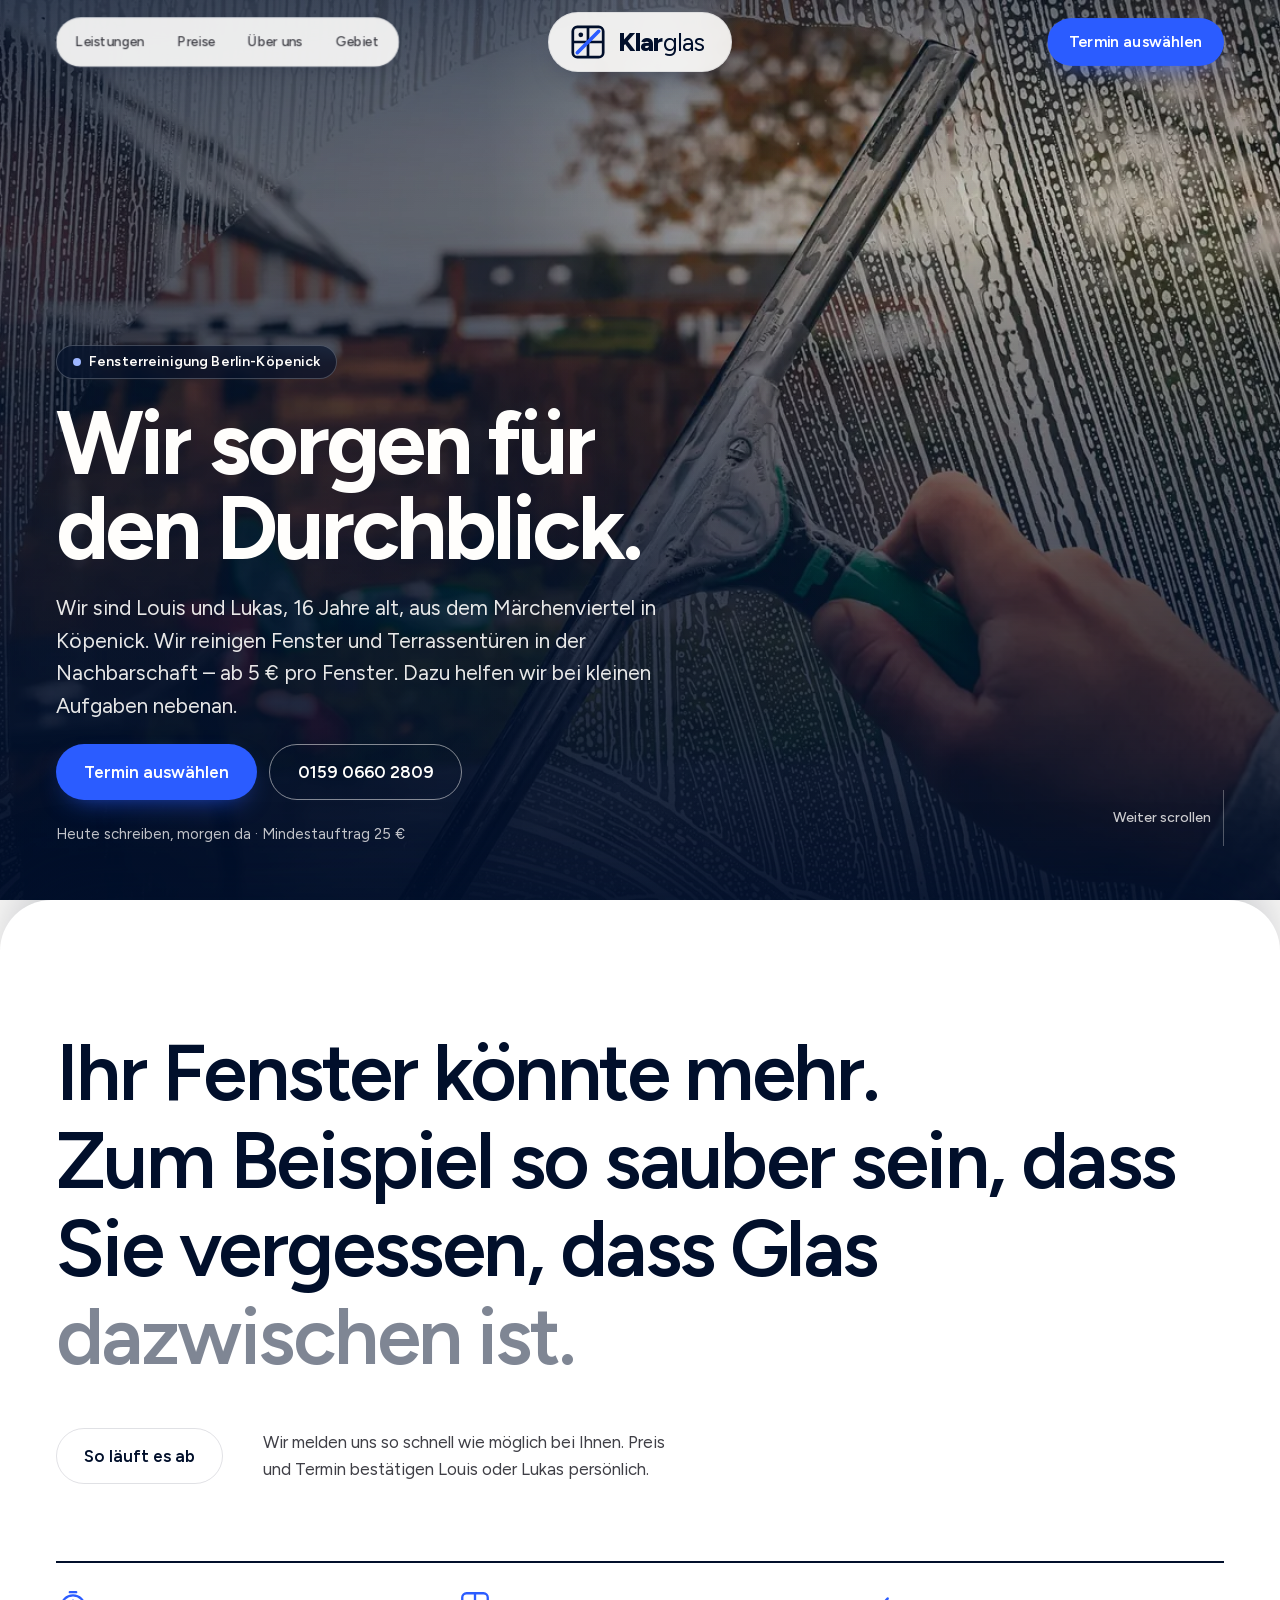
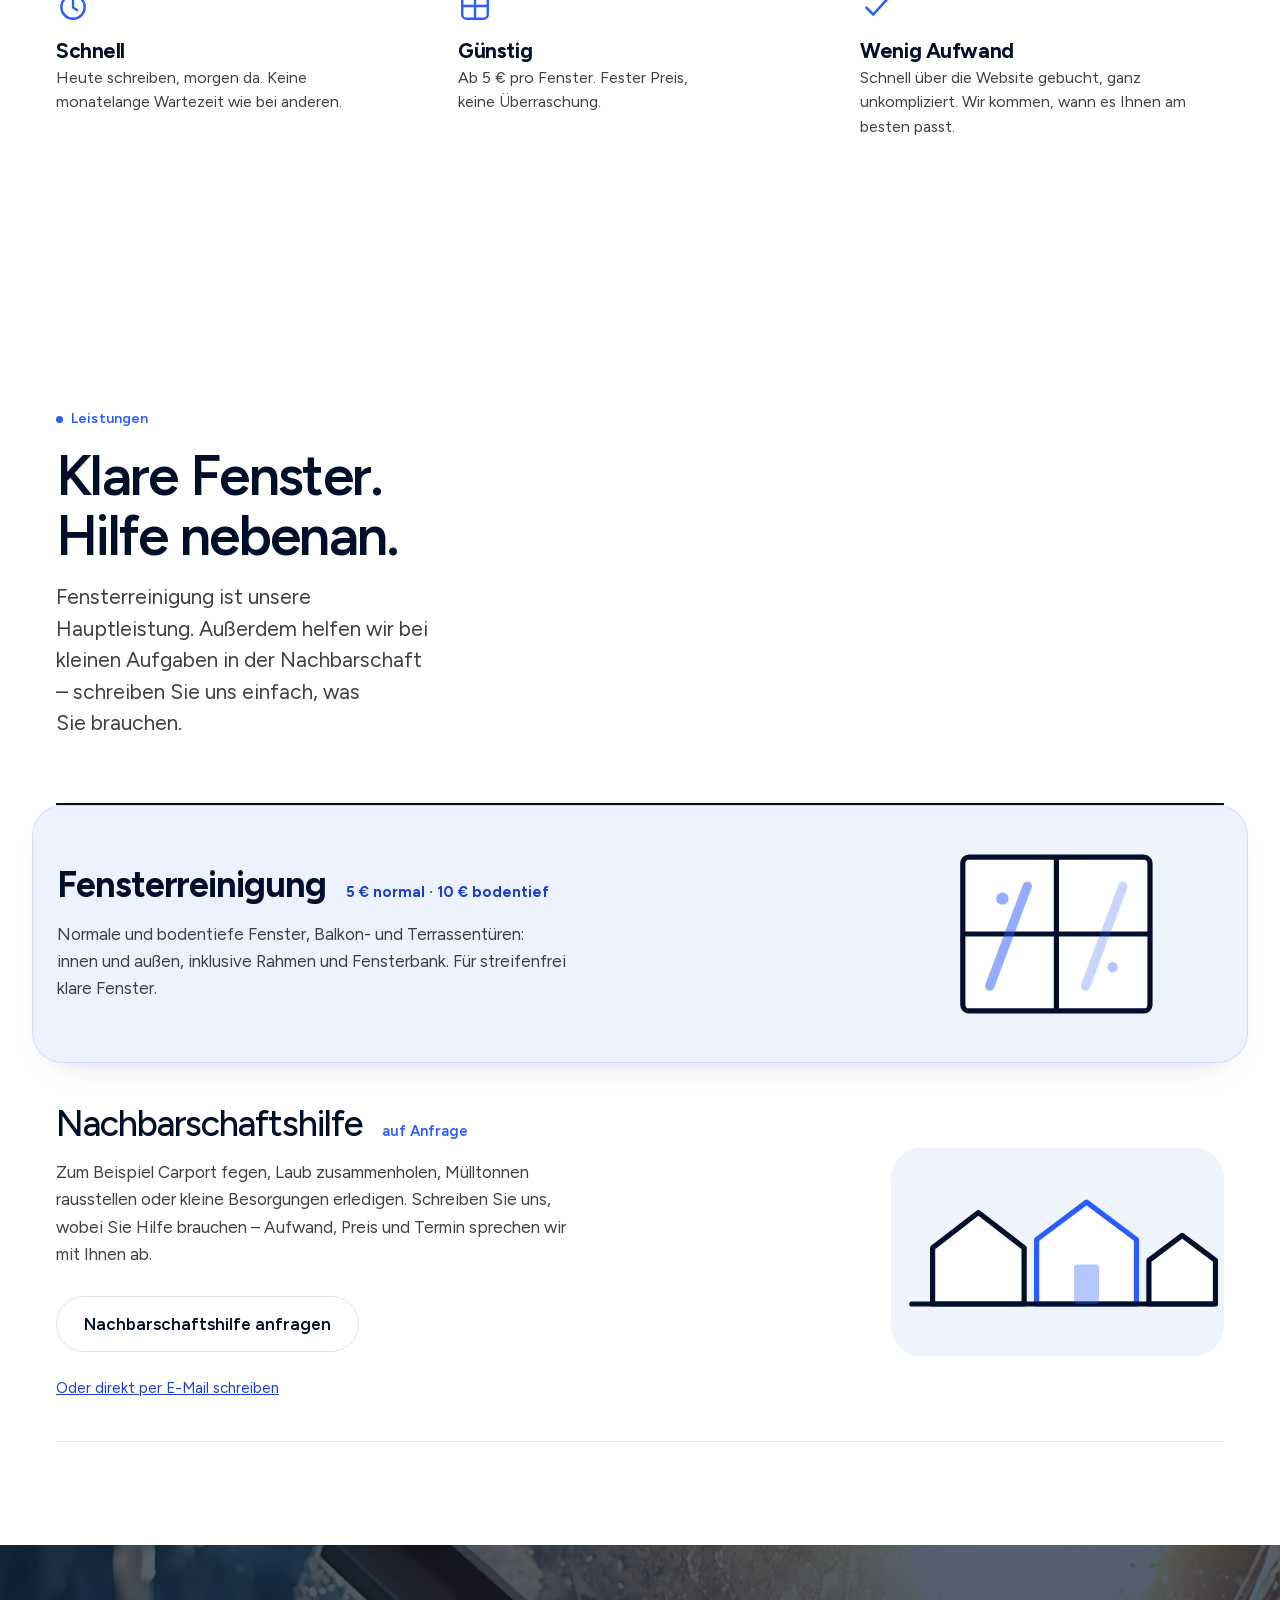
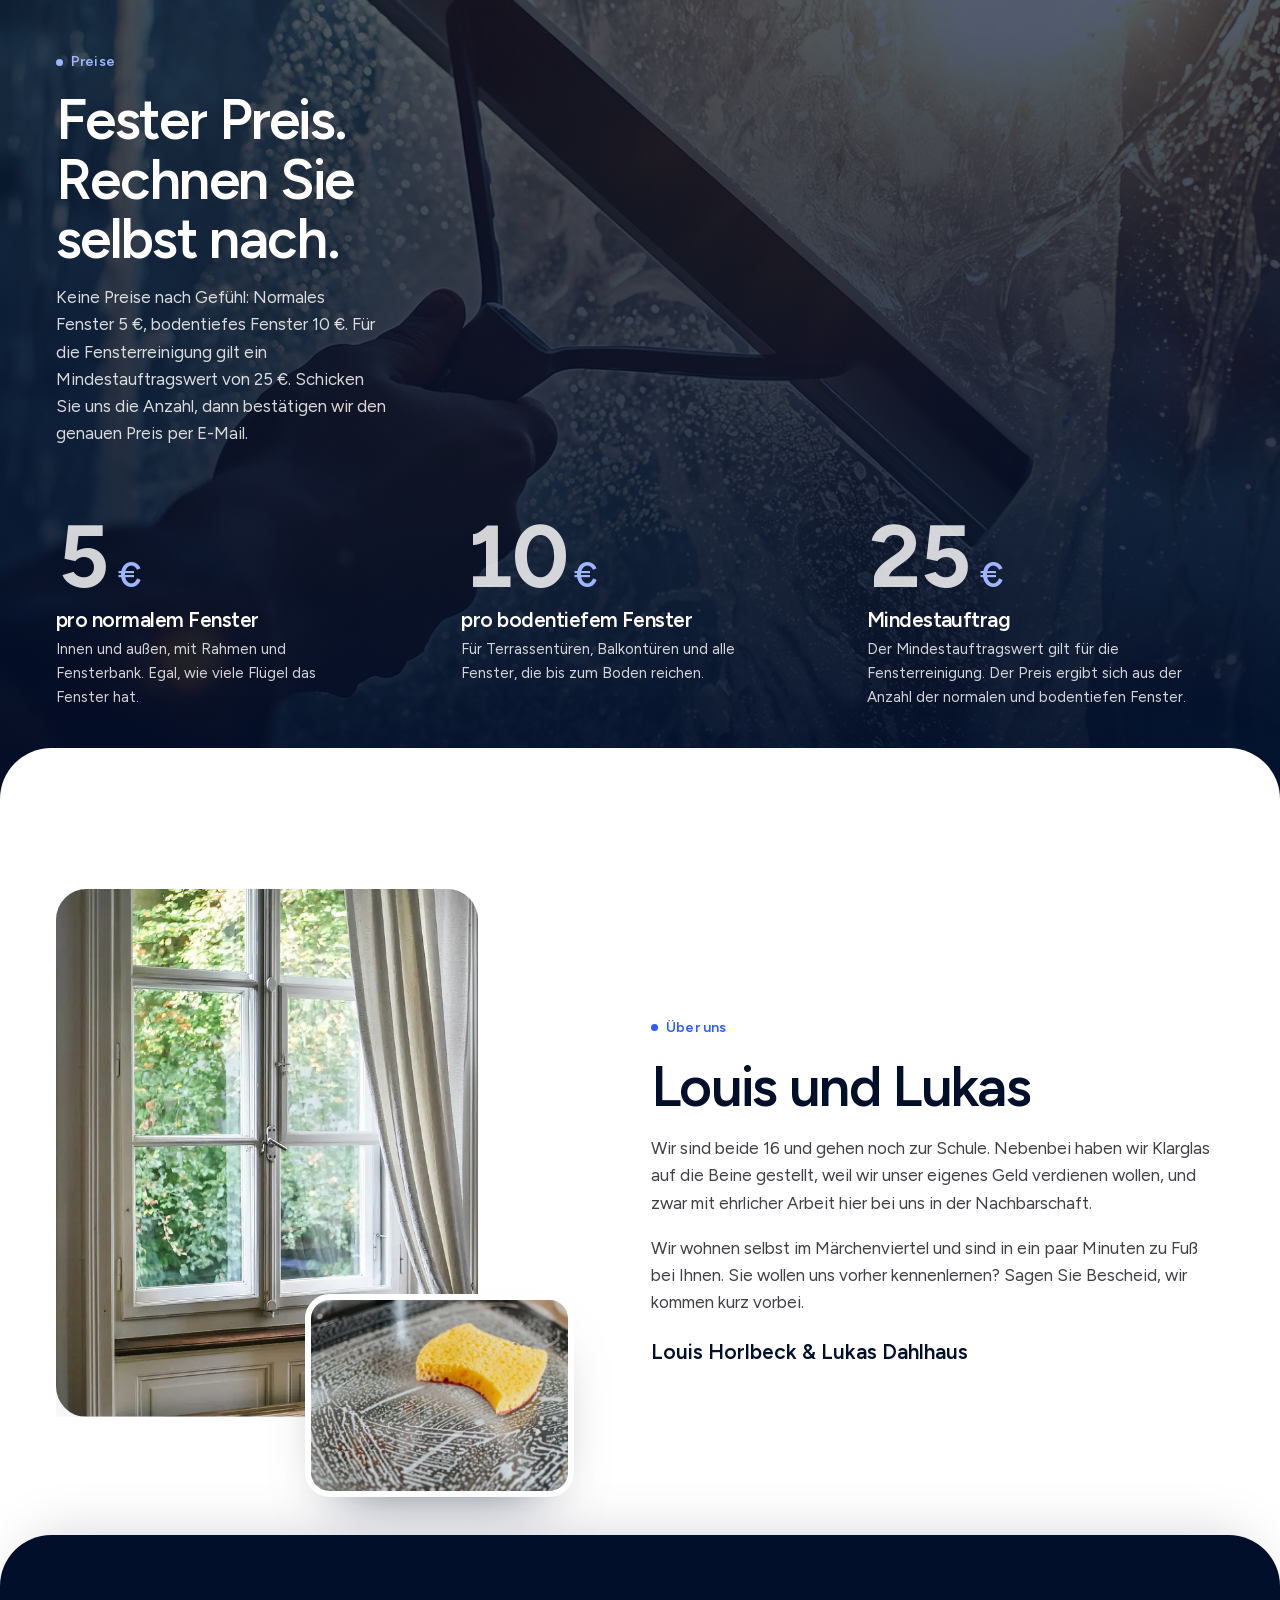
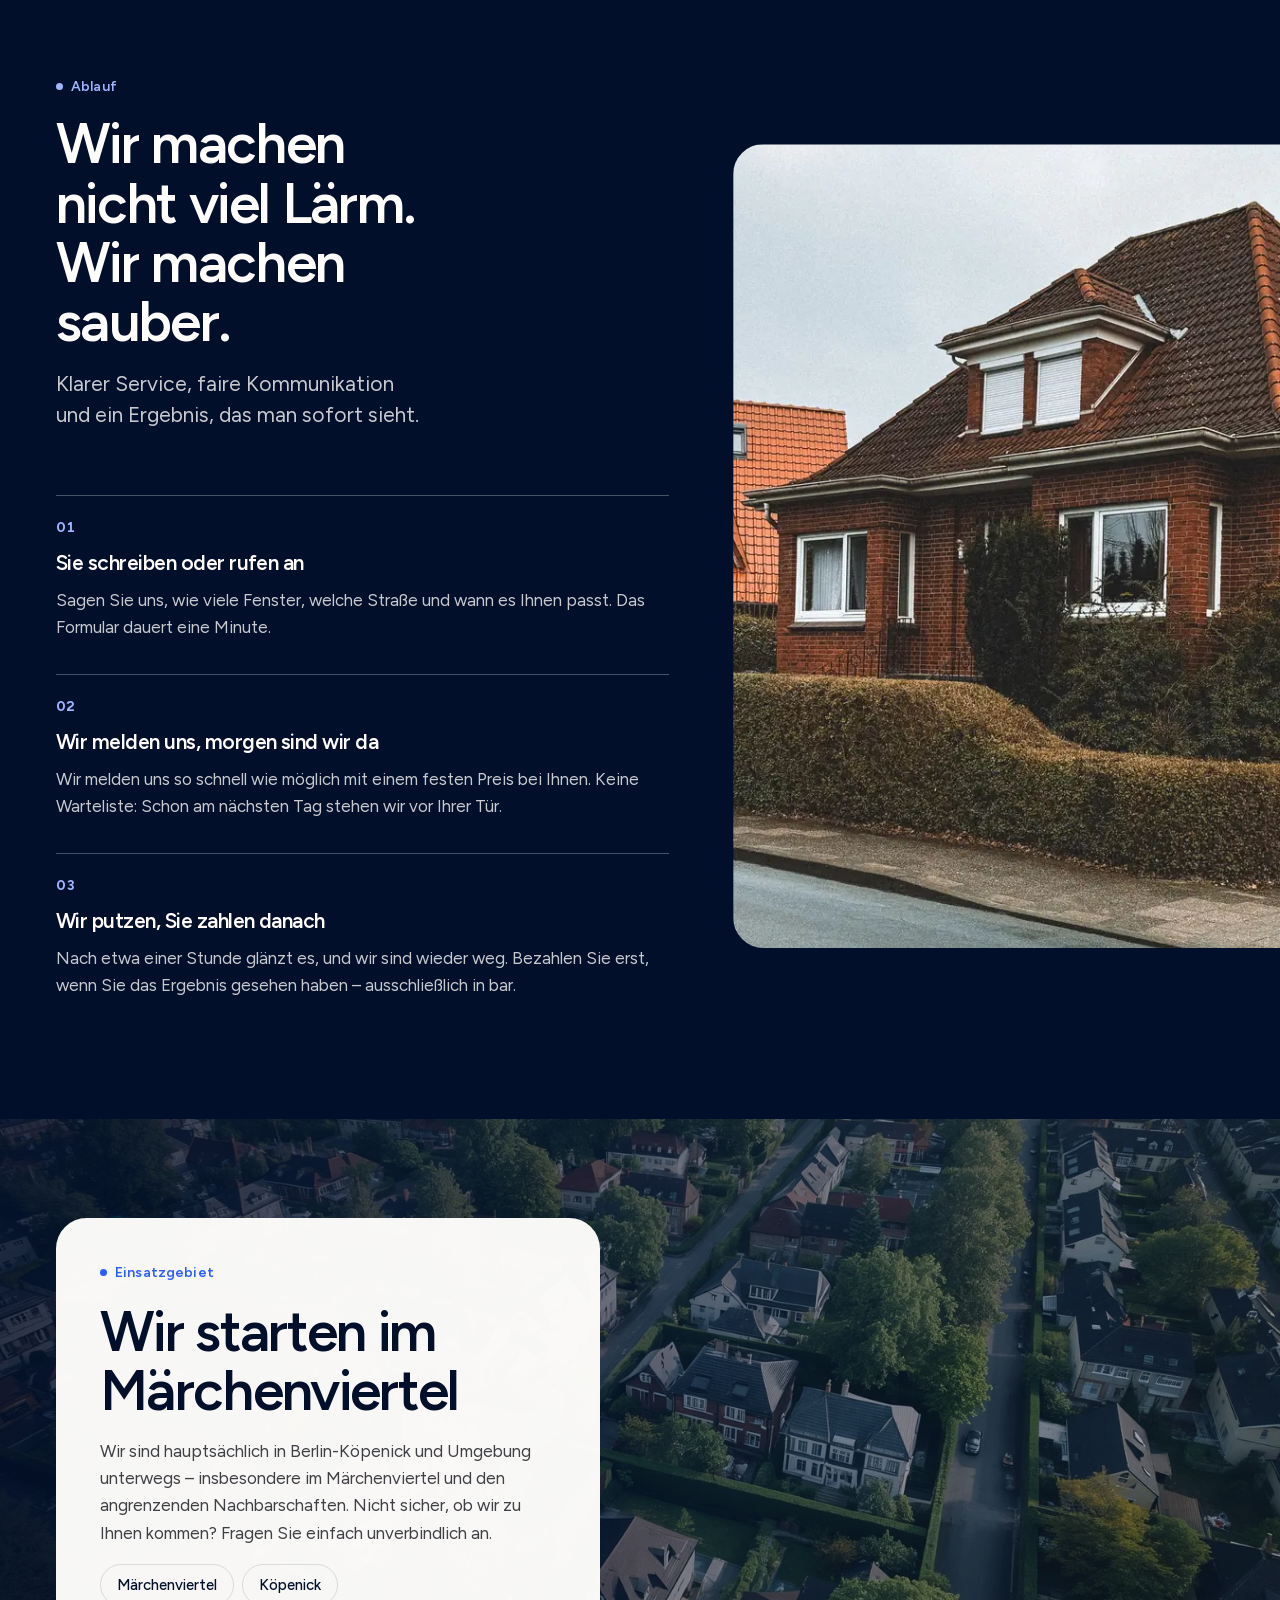
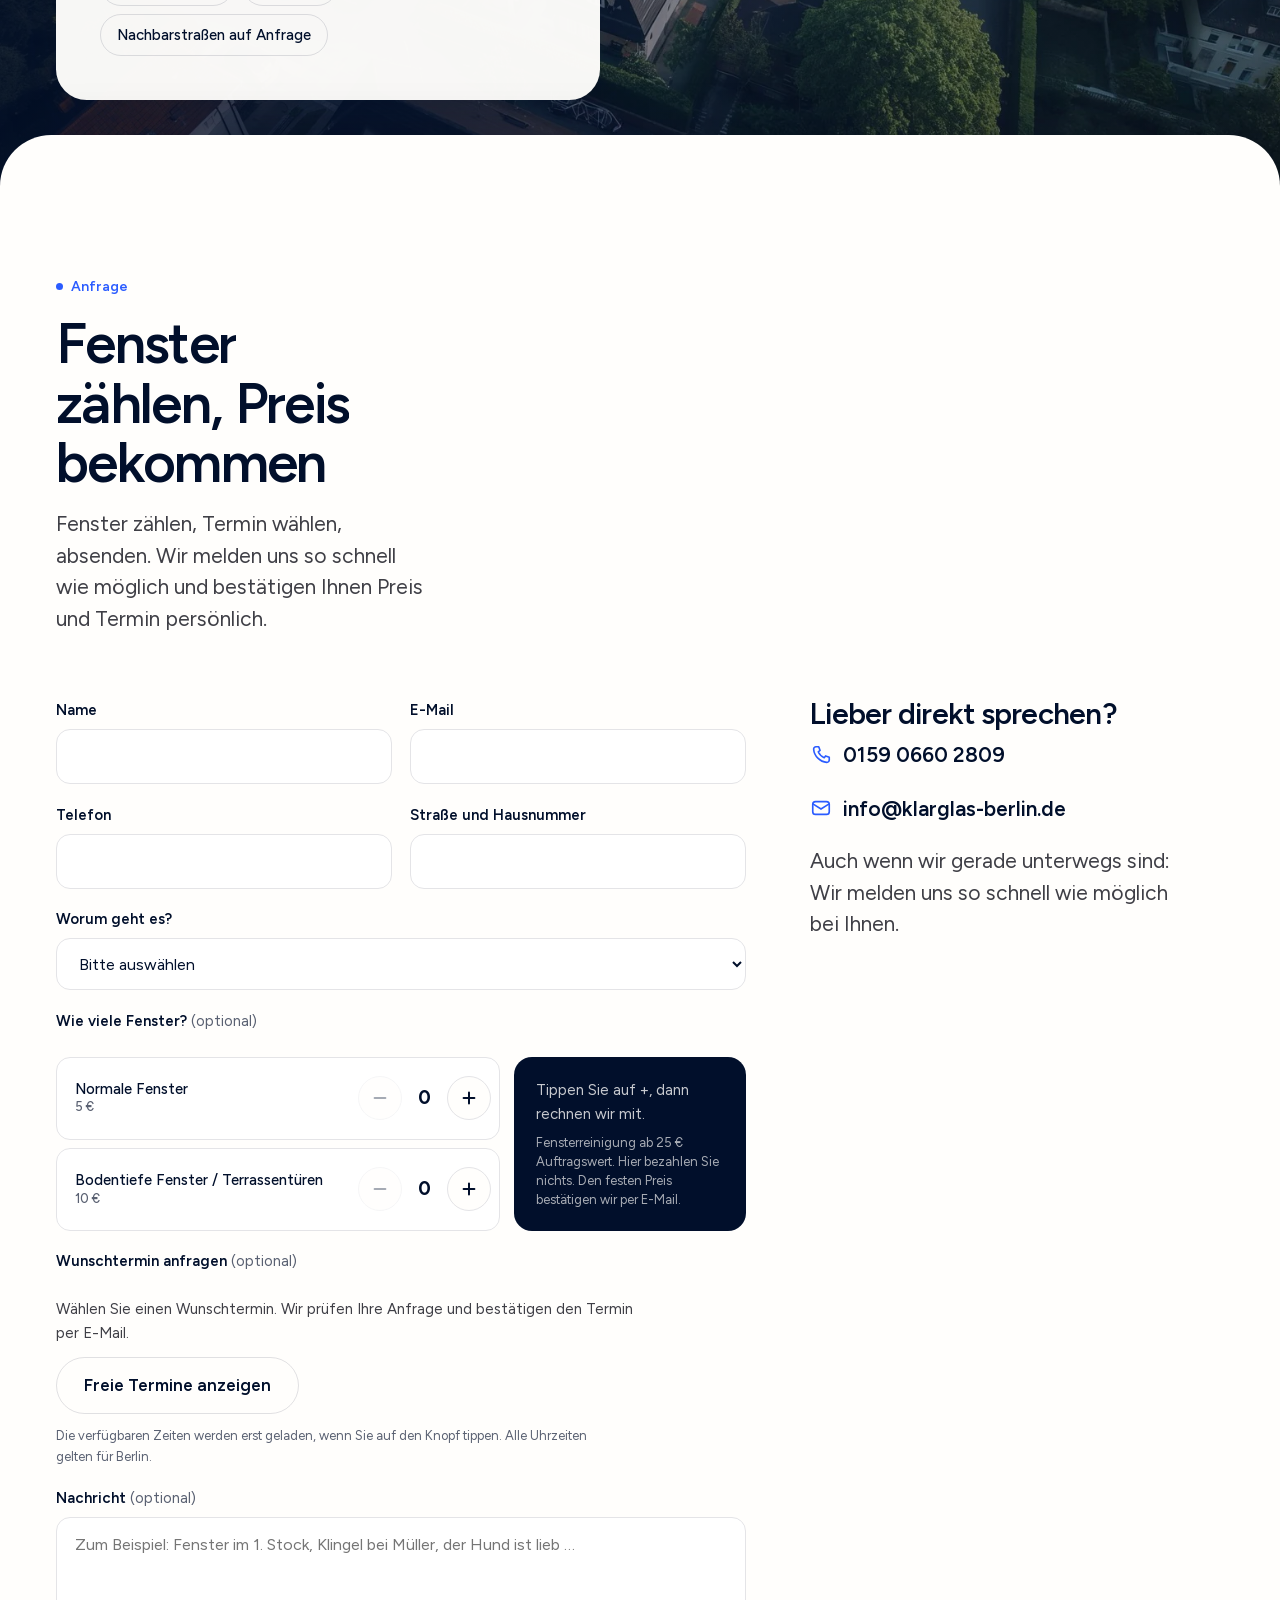
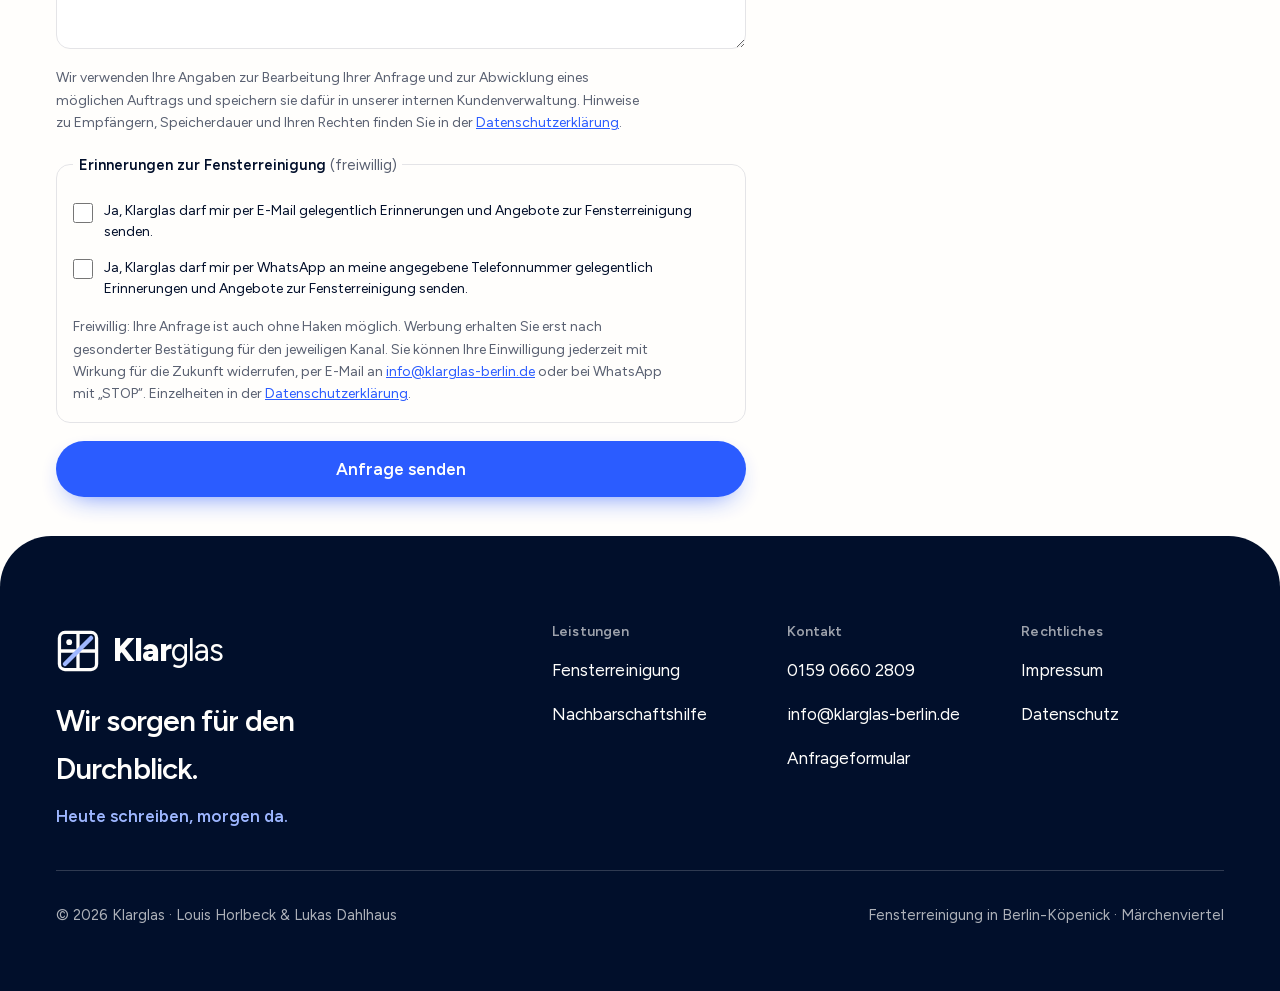
==== index.html @ 7ec456d2 "Add files via upload namens änderung" ====
<!DOCTYPE html>
<html lang="de">
  <head>
    <meta charset="utf-8" />
    <meta
      name="viewport"
      content="width=device-width, initial-scale=1, viewport-fit=cover, interactive-widget=resizes-content"
    />
    <title>Fensterreinigung Berlin-Köpenick | Klarglas</title>
    <meta
      name="description"
      content="Fensterreinigung in Berlin-Köpenick: normale Fenster 5 €, bodentiefe Fenster und Terrassentüren 10 €. Mindestauftragswert 25 €. Jetzt anfragen."
    />
    <meta name="theme-color" content="#010f2b" />
    <link rel="canonical" href="https://klarglas-berlin.de/" />
    <meta property="og:type" content="website" />
    <meta property="og:locale" content="de_DE" />
    <meta property="og:site_name" content="Klarglas" />
    <meta property="og:url" content="https://klarglas-berlin.de/" />
    <meta property="og:title" content="Fensterreinigung Berlin-Köpenick | Klarglas" />
    <meta
      property="og:description"
      content="Fensterreinigung in Berlin-Köpenick: normale Fenster 5 €, bodentiefe Fenster und Terrassentüren 10 €. Mindestauftragswert 25 €. Jetzt anfragen."
    />
    <meta property="og:image" content="https://klarglas-berlin.de/hero-quer-1920.webp" />
    <meta property="og:image:alt" content="Fensterreinigung: Ein Abzieher zieht eine saubere Bahn durch eine eingeseifte Scheibe." />
    <meta property="og:image:width" content="1920" />
    <meta property="og:image:height" content="1200" />
    <meta property="og:image:type" content="image/webp" />
    <meta name="robots" content="index, follow, max-image-preview:large" />
    <meta name="twitter:card" content="summary_large_image" />
    <meta name="twitter:title" content="Fensterreinigung Berlin-Köpenick | Klarglas" />
    <meta name="twitter:description" content="Fensterreinigung: 5 € normal, 10 € bodentief. Mindestauftragswert 25 €. In Berlin-Köpenick anfragen." />
    <meta name="twitter:image" content="https://klarglas-berlin.de/hero-quer-1920.webp" />
    <meta name="twitter:image:alt" content="Ein Fensterabzieher reinigt eine eingeseifte Scheibe." />
    <link rel="icon" href="/favicon.png" type="image/png" sizes="96x96" />
    <link rel="preload" href="figtree-latin.woff2" as="font" type="font/woff2" crossorigin />
    <link
      rel="preload"
      as="image"
      media="(min-aspect-ratio: 1/1)"
      imagesrcset="hero-quer-1280.webp 1280w, hero-quer-1920.webp 1920w, hero-quer-2560.webp 2560w"
      imagesizes="100vw"
      fetchpriority="high"
    />
    <link
      rel="preload"
      as="image"
      media="(max-aspect-ratio: 1/1)"
      imagesrcset="hero-hoch-750.webp 750w, hero-hoch-1125.webp 1125w"
      imagesizes="100vw"
      fetchpriority="high"
    />
    <link rel="stylesheet" href="styles.css?v=20261019" />
    <script>
      document.documentElement.classList.add("js");
      // Sicherheitsnetz: Lädt die Animation nicht, wird nach 3 s alles direkt gezeigt.
      setTimeout(function () {
        var r = document.documentElement;
        if (!r.classList.contains("motion-ready")) r.classList.add("motion-off");
      }, 3000);
    </script>
    <script type="application/ld+json">
{
  "@context": "https://schema.org",
  "@type": "LocalBusiness",
  "@id": "https://klarglas-berlin.de/#firma",
  "name": "Klarglas",
  "alternateName": [
    "Klarglas Fensterreinigung"
  ],
  "description": "Fensterreinigung in Berlin-Köpenick: normale Fenster 5 €, bodentiefe Fenster und Terrassentüren 10 €. Mindestauftragswert 25 €. Jetzt anfragen.",
  "slogan": "Wir sorgen für den Durchblick",
  "url": "https://klarglas-berlin.de/",
  "image": "https://klarglas-berlin.de/hero-quer-1920.webp",
  "logo": "https://klarglas-berlin.de/favicon.png",
  "email": "info@klarglas-berlin.de",
  "telephone": "+4915906602809",
  "address": {
    "@type": "PostalAddress",
    "streetAddress": "Sterntalerstraße 33",
    "postalCode": "12555",
    "addressLocality": "Berlin",
    "addressRegion": "Berlin",
    "addressCountry": "DE"
  },
  "areaServed": [
    {
      "@type": "Place",
      "name": "Berlin-Köpenick"
    },
    {
      "@type": "Place",
      "name": "Märchenviertel Köpenick"
    },
    {
      "@type": "City",
      "name": "Berlin"
    }
  ],
  "priceRange": "5–10 € pro Fenster; Mindestauftragswert 25 €",
  "openingHoursSpecification": [
    {
      "@type": "OpeningHoursSpecification",
      "dayOfWeek": [
        "Monday",
        "Tuesday",
        "Wednesday",
        "Thursday",
        "Friday"
      ],
      "opens": "15:00",
      "closes": "20:00"
    },
    {
      "@type": "OpeningHoursSpecification",
      "dayOfWeek": [
        "Saturday",
        "Sunday"
      ],
      "opens": "09:00",
      "closes": "20:00"
    }
  ],
  "makesOffer": [
    {
      "@type": "Offer",
      "itemOffered": {
        "@type": "Service",
        "name": "Fensterreinigung",
        "serviceType": "Fensterreinigung"
      },
      "priceSpecification": {
        "@type": "UnitPriceSpecification",
        "price": "5.00",
        "priceCurrency": "EUR",
        "unitText": "pro normalem Fenster"
      },
      "description": "Mindestauftragswert für Fensterreinigung: 25 €."
    },
    {
      "@type": "Offer",
      "itemOffered": {
        "@type": "Service",
        "name": "Reinigung bodentiefer Fenster und Terrassentüren"
      },
      "priceSpecification": {
        "@type": "UnitPriceSpecification",
        "price": "10.00",
        "priceCurrency": "EUR",
        "unitText": "pro bodentiefem Fenster oder Terrassentür"
      },
      "description": "Mindestauftragswert für Fensterreinigung: 25 €."
    },
    {
      "@type": "Offer",
      "itemOffered": {
        "@type": "Service",
        "name": "Nachbarschaftshilfe"
      }
    }
  ],
  "founder": [
    {
      "@type": "Person",
      "name": "Louis Horlbeck"
    },
    {
      "@type": "Person",
      "name": "Lukas Dahlhaus"
    }
  ],
  "paymentAccepted": "Cash",
  "mainEntityOfPage": {
    "@id": "https://klarglas-berlin.de/#webseite"
  }
}
</script>
    <!--
      Bildnachweise: Joshua Bowers, Anaïs Murith, Pille R. Priske (Unsplash),
      Kate Filatova (Pexels). Hintergründe bei „Preise“ und „Einsatzgebiet“: eigene Bildgenerierung.
    -->
    <script type="application/ld+json">
{
  "@context": "https://schema.org",
  "@type": "WebPage",
  "@id": "https://klarglas-berlin.de/#webseite",
  "url": "https://klarglas-berlin.de/",
  "name": "Fensterreinigung Berlin-Köpenick | Klarglas",
  "inLanguage": "de-DE",
  "mainEntity": {
    "@id": "https://klarglas-berlin.de/#firma"
  },
  "primaryImageOfPage": {
    "@type": "ImageObject",
    "@id": "https://klarglas-berlin.de/#hauptbild",
    "url": "https://klarglas-berlin.de/hero-quer-1920.webp",
    "contentUrl": "https://klarglas-berlin.de/hero-quer-1920.webp",
    "width": 1920,
    "height": 1200,
    "caption": "Fensterreinigung mit einem Abzieher auf einer eingeseiften Scheibe."
  }
}
    </script>
    <script type="application/ld+json">
{
  "@context": "https://schema.org",
  "@type": "WebSite",
  "@id": "https://klarglas-berlin.de/#website",
  "url": "https://klarglas-berlin.de/",
  "name": "Klarglas",
  "inLanguage": "de-DE",
  "publisher": {
    "@id": "https://klarglas-berlin.de/#firma"
  }
}
    </script>
  </head>
  <body>
    <a class="skip-link" href="#main">Zum Inhalt springen</a>

    <header class="masthead">
      <nav class="masthead__nav" aria-label="Hauptnavigation">
        <button
          class="menu-toggle"
          type="button"
          data-menu-open
          aria-expanded="false"
          aria-controls="menu"
        >
          <span class="menu-toggle__bars" aria-hidden="true">
            <span></span><span></span>
          </span>
          Menü
        </button>
        <div class="navlinks">
          <a href="#leistungen">Leistungen</a>
          <a href="#preise">Preise</a>
          <a href="#ueber-uns">Über uns</a>
          <a href="#gebiet">Gebiet</a>
        </div>
      </nav>

      <a class="masthead__brand" href="/" aria-label="Klarglas – Startseite">
        <svg class="brandmark" viewBox="0 0 32 32" aria-hidden="true">
          <rect x="2.5" y="2.5" width="27" height="27" rx="4" fill="none" stroke="#010F2B" stroke-width="2.4" />
          <path d="M16 3v26M3 16h26" stroke="#010F2B" stroke-width="2.4" />
          <path class="brandmark__swipe" d="M6.5 25.5 25.5 6.5" stroke="#2B5CFF" stroke-width="3.2" stroke-linecap="round" />
          <circle cx="9.6" cy="9.6" r="2.1" fill="#010F2B" />
        </svg>
        <span class="wordmark" translate="no"><b>Klar</b>glas</span>
      </a>

      <a class="btn btn--primary masthead__cta" href="#anfrage">Termin auswählen</a>
    </header>

    <nav
      class="menu"
      id="menu"
      data-menu
      data-lenis-prevent
      role="dialog"
      aria-modal="true"
      aria-label="Menü"
    >
      <button class="menu-close" type="button" data-menu-close>Schließen</button>
      <a href="#leistungen">Leistungen</a>
      <a href="#preise">Preise</a>
      <a href="#ueber-uns">Über uns</a>
      <a href="#ablauf">Ablauf</a>
      <a href="#gebiet">Gebiet</a>
      <a class="menu__cta" href="#anfrage">Termin auswählen</a>
      <div class="menu__foot">
        <a href="tel:+4915906602809">0159&nbsp;0660&nbsp;2809</a>
        <a href="mailto:info@klarglas-berlin.de">info@klarglas-berlin.de</a>
      </div>
    </nav>

    <main id="main">
      <section class="hero" aria-labelledby="hero-titel">
        <div class="hero__stage">
          <picture class="hero__media">
            <source
              media="(min-aspect-ratio: 1/1)"
              srcset="
                hero-quer-1280.webp 1280w,
                hero-quer-1920.webp 1920w,
                hero-quer-2560.webp 2560w
              "
              sizes="100vw"
              width="2560"
              height="1600"
            />
            <img
              src="hero-hoch-750.webp"
              srcset="hero-hoch-750.webp 750w, hero-hoch-1125.webp 1125w"
              sizes="100vw"
              width="1125"
              height="2000"
              fetchpriority="high"
              decoding="async"
              alt="Fensterreinigung: Ein Abzieher zieht eine saubere Bahn durch die eingeseifte Scheibe, dahinter ein Garten mit Holzzaun und Nachbarhäusern."
            />
          </picture>
          <div
            class="hero__frost"
            aria-hidden="true"
            style="
              --lqip-quer: url([data-uri]);
              --lqip-hoch: url([data-uri]);
            "
          ></div>
          <div class="hero__blade" aria-hidden="true"></div>
          <div class="hero__shade" aria-hidden="true"></div>
          <div class="hero__dim" aria-hidden="true"></div>
        </div>

        <div class="shell hero__content">
          <div class="hero__copy">
            <h1 class="hero__badge" id="hero-titel" data-hero-in>Fensterreinigung Berlin-Köpenick</h1>
            <p class="hero__title" data-hero-in>Wir sorgen für<br />den Durchblick.</p>
            <p class="hero__lede hero__lede--lang" data-hero-in>
              Wir sind Louis und Lukas, 16 Jahre alt, aus dem Märchenviertel in
              Köpenick. Wir reinigen Fenster und Terrassentüren in der
              Nachbarschaft – ab 5&nbsp;€ pro Fenster. Dazu helfen wir bei kleinen Aufgaben nebenan.
            </p>
            <p class="hero__lede hero__lede--kurz" data-hero-in>
              Louis und Lukas, 16, aus dem Märchenviertel. Wir putzen Fenster für
              ab 5&nbsp;€ – schnell, günstig, ohne Aufwand.
            </p>
            <div class="hero__actions" data-hero-in>
              <a class="btn btn--primary" href="#anfrage">Termin auswählen</a>
              <a class="btn btn--ghost" href="tel:+4915906602809">
                <span class="btn__long">0159&nbsp;0660&nbsp;2809</span>
                <span class="btn__short">Anrufen</span>
              </a>
            </div>
            <p class="hero__note" data-hero-in>
              <span class="hero__note-teil">Heute schreiben, morgen da</span>
              <span class="hero__note-trenner" aria-hidden="true">·</span>
              <span class="hero__note-teil">Mindestauftrag 25&nbsp;€</span>
            </p>
          </div>
          <div class="scrollcue" aria-hidden="true">
            Weiter scrollen
            <span class="scrollcue__line"></span>
          </div>
        </div>
      </section>

      <section class="statement slab slab--white slab--nach-hero" aria-labelledby="versprechen">
        <div class="shell">
          <h2 id="versprechen" class="visually-hidden">Unser Versprechen</h2>
          <p data-statement>
            Ihr Fenster könnte mehr.
            <span class="statement__weiter">
              Zum Beispiel so sauber sein, dass Sie vergessen, dass Glas dazwischen ist.
            </span>
          </p>
          <div class="statement__foot" data-fade>
            <a class="btn btn--ghost" href="#ablauf">So läuft es ab</a>
            <p>
              Wir melden uns so schnell wie möglich bei Ihnen. Preis und Termin
              bestätigen Louis oder Lukas persönlich.
            </p>
          </div>

          <ul class="pillars" data-stagger aria-label="Warum Klarglas">
            <li class="pillar">
              <svg class="pillar__icon" viewBox="0 0 32 32" aria-hidden="true">
                <circle cx="16" cy="17" r="11" fill="none" stroke="currentColor" stroke-width="2.2" />
                <path d="M16 11v6.5l4 2.5M13 3h6" fill="none" stroke="currentColor" stroke-width="2.2" stroke-linecap="round" stroke-linejoin="round" />
              </svg>
              <h3 class="pillar__title">Schnell</h3>
              <p>Heute schreiben, morgen da. Keine monatelange Wartezeit wie bei anderen.</p>
            </li>
            <li class="pillar">
              <svg class="pillar__icon" viewBox="0 0 32 32" aria-hidden="true">
                <rect x="4" y="4" width="24" height="24" rx="4" fill="none" stroke="currentColor" stroke-width="2.2" />
                <path d="M16 4v24M4 16h24" fill="none" stroke="currentColor" stroke-width="2.2" />
              </svg>
              <h3 class="pillar__title">Günstig</h3>
              <p>Ab 5&nbsp;€ pro Fenster. Fester Preis, keine Überraschung.</p>
            </li>
            <li class="pillar">
              <svg class="pillar__icon" viewBox="0 0 32 32" aria-hidden="true">
                <path d="M6 17.5 12.5 24 26 9" fill="none" stroke="currentColor" stroke-width="2.4" stroke-linecap="round" stroke-linejoin="round" />
              </svg>
              <h3 class="pillar__title">Wenig Aufwand</h3>
              <p>
                Schnell über die Website gebucht, ganz unkompliziert. Wir kommen, wann
                es Ihnen am besten passt.
              </p>
            </li>
          </ul>
        </div>
      </section>

      <section class="slab slab--white slab--flush" id="leistungen">
        <div class="shell">
          <div class="section-head">
            <span class="tag" data-fade>Leistungen</span>
            <h2 data-split>Klare Fenster. Hilfe nebenan.</h2>
            <p class="lede" data-fade>
             Fensterreinigung ist unsere Hauptleistung. Außerdem helfen wir bei kleinen Aufgaben
              in der Nachbarschaft – schreiben Sie uns einfach, was Sie brauchen.
            </p>
          </div>

          <div class="lineup">
            <article class="lineup__row lineup__row--featured">
              <div class="lineup__body">
                <div class="lineup__head">
                  <h3 class="lineup__title">
                    <a class="lineup__link" href="#anfrage" data-leistung="Fensterreinigung"
                      >Fensterreinigung<span class="visually-hidden"> anfragen</span></a
                    >
                  </h3>
                  <span class="lineup__price">5&nbsp;€ normal · 10&nbsp;€ bodentief</span>
                </div>
                <p class="lineup__text">
                  Normale und bodentiefe Fenster, Balkon- und Terrassentüren: innen und außen,
                  inklusive Rahmen und Fensterbank. Für streifenfrei klare Fenster.
                </p>
                <div class="lineup__details" aria-label="Preise für die Fensterreinigung">
                  <p><strong>5&nbsp;€</strong> pro normalem Fenster</p>
                  <p><strong>10&nbsp;€</strong> pro bodentiefem Fenster oder Terrassentür</p>
                  <p class="lineup__minimum">Mindestauftragswert: <strong>25&nbsp;€</strong></p>
                </div>
              </div>
              <div class="lineup__media">
                <svg viewBox="0 0 320 200" aria-hidden="true">
                  <rect width="320" height="200" fill="#eef3fc" />
                  <rect x="70" y="26" width="180" height="148" rx="6" fill="#ffffff" stroke="#010f2b" stroke-width="5" />
                  <path d="M160 26v148M70 100h180" stroke="#010f2b" stroke-width="5" />
                  <path d="M96 150 132 54" stroke="#2b5cff" stroke-width="9" stroke-linecap="round" opacity="0.5" />
                  <path d="M188 150 224 54" stroke="#2b5cff" stroke-width="9" stroke-linecap="round" opacity="0.25" />
                  <circle cx="108" cy="66" r="6" fill="#2b5cff" opacity="0.5" />
                  <circle cx="214" cy="132" r="5" fill="#2b5cff" opacity="0.35" />
                </svg>
              </div>
            </article>

            <article class="lineup__row">
              <div class="lineup__body">
                <div class="lineup__head">
                  <h3 class="lineup__title">
                    <a class="lineup__link" href="#anfrage" data-leistung="Nachbarschaftshilfe"
                      >Nachbarschaftshilfe<span class="visually-hidden"> anfragen</span></a
                    >
                  </h3>
                  <span class="lineup__price">auf Anfrage</span>
                </div>
                <p class="lineup__text">
                  Zum Beispiel Carport fegen, Laub zusammenholen, Mülltonnen rausstellen
                  oder kleine Besorgungen erledigen. Schreiben Sie uns, wobei Sie Hilfe
                  brauchen – Aufwand, Preis und Termin sprechen wir mit Ihnen ab.
                </p>
                <a class="btn btn--ghost lineup__cta" href="#anfrage" data-leistung="Nachbarschaftshilfe">Nachbarschaftshilfe anfragen</a>
                <a class="lineup__mail" href="mailto:info@klarglas-berlin.de?subject=Anfrage%20zur%20Nachbarschaftshilfe">Oder direkt per E-Mail schreiben</a>
              </div>
              <div class="lineup__media">
                <svg viewBox="0 0 320 200" aria-hidden="true">
                  <rect width="320" height="200" fill="#eef3fc" />
                  <path d="M40 150V96l44-34 44 34v54z" fill="#ffffff" stroke="#010f2b" stroke-width="5" stroke-linejoin="round" />
                  <path d="M140 150V88l48-36 48 36v62z" fill="#ffffff" stroke="#2b5cff" stroke-width="5" stroke-linejoin="round" />
                  <path d="M248 150v-42l32-24 32 24v42z" fill="#ffffff" stroke="#010f2b" stroke-width="5" stroke-linejoin="round" />
                  <path d="M20 150h290" stroke="#010f2b" stroke-width="5" stroke-linecap="round" />
                  <rect x="176" y="112" width="24" height="38" rx="3" fill="#2b5cff" opacity="0.35" />
                </svg>
              </div>
            </article>
          </div>
        </div>
      </section>

      <section class="band" id="preise" aria-labelledby="preise-titel">
        <div class="band__bg" data-parallax="8">
          <img
            src="licht-warm-1200.webp"
            srcset="
              licht-warm-800.webp   800w,
              licht-warm-1200.webp 1200w,
              licht-warm-1800.webp 1800w,
              licht-warm-2400.webp 2400w
            "
            sizes="100vw"
            width="2400"
            height="1368"
            loading="lazy"
            decoding="async"
            alt=""
          />
        </div>
        <div class="shell">
          <div class="band__head">
            <span class="tag" data-fade>Preise</span>
            <h2 id="preise-titel" data-split>Fester Preis. Rechnen Sie selbst nach.</h2>
            <p data-fade>
              Keine Preise nach Gefühl: Normales Fenster 5&nbsp;€, bodentiefes Fenster
              10&nbsp;€. Für die Fensterreinigung gilt ein Mindestauftragswert von 25&nbsp;€. Schicken Sie uns die Anzahl,
              dann bestätigen wir den genauen Preis per E-Mail.
            </p>
          </div>

          <div class="figures" data-stagger>
            <div class="figure">
              <p class="figure__value">
                <span data-count="5">5</span><span class="figure__unit">€</span>
              </p>
              <h3>pro normalem Fenster</h3>
              <p>
                Innen und außen, mit Rahmen und Fensterbank. Egal, wie viele Flügel
                das Fenster hat.
              </p>
            </div>
            <div class="figure">
              <p class="figure__value">
                <span data-count="10">10</span><span class="figure__unit">€</span>
              </p>
              <h3>pro bodentiefem Fenster</h3>
              <p>
                Für Terrassentüren, Balkontüren und alle Fenster, die bis zum Boden
                reichen.
              </p>
            </div>
            <div class="figure">
              <p class="figure__value">
                <span data-count="25">25</span><span class="figure__unit">€</span>
              </p>
              <h3>Mindestauftrag</h3>
              <p>
                Der Mindestauftragswert gilt für die Fensterreinigung. Der Preis ergibt sich aus
                der Anzahl der normalen und bodentiefen Fenster.
              </p>
            </div>
          </div>
        </div>
      </section>

      <section class="slab slab--white" id="ueber-uns">
        <div class="shell story">
          <div class="story__stack">
            <div class="story__main" data-wipe data-parallax="4">
              <img
                src="fenster-gruen-1050.webp"
                srcset="
                  fenster-gruen-700.webp   700w,
                  fenster-gruen-1050.webp 1050w,
                  fenster-gruen-1400.webp 1400w
                "
                sizes="(min-width: 900px) 42vw, 80vw"
                width="1400"
                height="1750"
                loading="lazy"
                decoding="async"
                alt="Klare Fenster nach der Reinigung: frisch geputztes Sprossenfenster mit Blick ins Grüne, davor eine Holzbank."
              />
            </div>
            <div class="story__over">
              <img
                src="schwamm-600.webp"
                srcset="
                  schwamm-600.webp   600w,
                  schwamm-900.webp   900w,
                  schwamm-1200.webp 1200w
                "
                sizes="(min-width: 900px) 22vw, 50vw"
                width="1200"
                height="800"
                loading="lazy"
                decoding="async"
                alt="Gelber Schwamm auf einer eingeseiften Glasfläche."
              />
            </div>
          </div>

          <div class="story__copy">
            <span class="tag" data-fade>Über uns</span>
            <h2 data-split>Louis und Lukas</h2>
            <p data-fade>
              Wir sind beide 16 und gehen noch zur Schule. Nebenbei haben wir Klarglas
              auf die Beine gestellt, weil wir unser eigenes Geld verdienen wollen, und
              zwar mit ehrlicher Arbeit hier bei uns in der Nachbarschaft.
            </p>
            <p data-fade>
              Wir wohnen selbst im Märchenviertel und sind in ein paar Minuten zu Fuß
              bei Ihnen. Sie wollen uns vorher kennenlernen? Sagen Sie Bescheid, wir
              kommen kurz vorbei.
            </p>
            <p class="signature" data-fade>Louis Horlbeck &amp; Lukas Dahlhaus</p>
          </div>
        </div>
      </section>

      <section class="slab slab--navy" id="ablauf">
        <div class="shell flowwrap">
          <div>
            <div class="section-head">
              <span class="tag" data-fade>Ablauf</span>
              <h2 data-split>Wir machen nicht viel Lärm. Wir machen sauber.</h2>
              <p class="lede" data-fade>
                Klarer Service, faire Kommunikation und ein Ergebnis, das man sofort
                sieht.
              </p>
            </div>

            <ol class="steps">
              <li class="step">
                <span class="step__line" aria-hidden="true"></span>
                <span class="step__num" aria-hidden="true"></span>
                <h3>Sie schreiben oder rufen an</h3>
                <p>
                  Sagen Sie uns, wie viele Fenster, welche Straße und wann es Ihnen
                  passt. Das Formular dauert eine Minute.
                </p>
              </li>
              <li class="step">
                <span class="step__line" aria-hidden="true"></span>
                <span class="step__num" aria-hidden="true"></span>
                <h3>Wir melden uns, morgen sind wir da</h3>
                <p>
                  Wir melden uns so schnell wie möglich mit einem festen Preis bei Ihnen.
                  Keine Warteliste: Schon am nächsten Tag stehen wir vor Ihrer Tür.
                </p>
              </li>
              <li class="step">
                <span class="step__line" aria-hidden="true"></span>
                <span class="step__num" aria-hidden="true"></span>
                <h3>Wir putzen, Sie zahlen danach</h3>
                <p>
                  Nach etwa einer Stunde glänzt es, und wir sind wieder weg. Bezahlen
                  Sie erst, wenn Sie das Ergebnis gesehen haben – ausschließlich in bar.
                </p>
              </li>
            </ol>
          </div>

          <div class="flow__media" data-wipe data-parallax="4">
            <img
              src="haus-backstein-1050.webp"
              srcset="
                haus-backstein-700.webp   700w,
                haus-backstein-1050.webp 1050w,
                haus-backstein-1400.webp 1400w
              "
              sizes="(min-width: 900px) 40vw, 92vw"
              width="1400"
              height="1867"
              loading="lazy"
              decoding="async"
              alt="Backstein-Einfamilienhaus hinter einer Hecke an einer ruhigen Wohnstraße."
            />
          </div>
        </div>
      </section>

      <section class="area" id="gebiet" aria-labelledby="gebiet-titel">
        <div class="area__bg" data-parallax="8">
          <img
            src="viertel-luft-1200.webp"
            srcset="
              viertel-luft-800.webp   800w,
              viertel-luft-1200.webp 1200w,
              viertel-luft-1800.webp 1800w,
              viertel-luft-2400.webp 2400w
            "
            sizes="100vw"
            width="2400"
            height="1368"
            loading="lazy"
            decoding="async"
            alt=""
          />
        </div>
        <div class="shell">
          <div class="area__card" data-fade>
            <span class="tag">Einsatzgebiet</span>
            <h2 id="gebiet-titel">Wir starten im Märchenviertel</h2>
            <p>
           Wir sind hauptsächlich in Berlin-Köpenick und Umgebung unterwegs – insbesondere im Märchenviertel und den angrenzenden Nachbarschaften.
Nicht sicher, ob wir zu Ihnen kommen? Fragen Sie einfach unverbindlich an.
            </p>
            <div class="chips">
              <span class="chip">Märchenviertel</span>
              <span class="chip">Köpenick</span>
              <span class="chip">Nachbarstraßen auf Anfrage</span>
            </div>
          </div>
        </div>
      </section>

      <section class="slab" id="anfrage">
        <div class="shell">
          <div class="section-head">
            <span class="tag" data-fade>Anfrage</span>
            <h2 data-split>Fenster zählen, Preis bekommen</h2>
            <p class="lede" data-fade>
              Fenster zählen, Termin wählen, absenden. Wir melden uns so schnell wie
              möglich und bestätigen Ihnen Preis und Termin persönlich.
            </p>
          </div>

          <div class="contact">
            <form
              class="form"
              data-form
              data-stagger

              method="post"
            >


              <input class="form__honey" type="text" name="_honey" tabindex="-1" autocomplete="off" aria-hidden="true" />
              <div class="form__row">
                <div class="field">
                  <label for="name">Name</label>
                  <input id="name" name="name" type="text" autocomplete="name" required />
                  <span class="field__error">Bitte tragen Sie Ihren Namen ein.</span>
                </div>
                <div class="field">
                  <label for="email">E-Mail</label>
                  <input
                    id="email"
                    name="email"
                    type="email"
                    autocomplete="email"
                    spellcheck="false"
                    required
                  />
                  <span class="field__error">Bitte prüfen Sie Ihre E-Mail-Adresse.</span>
                </div>
              </div>

              <div class="form__row">
                <div class="field">
                  <label for="telefon">Telefon</label>
                  <input id="telefon" name="telefon" type="tel" inputmode="tel" autocomplete="tel" required pattern=".*[0-9].*" />
                  <span class="field__error">Bitte geben Sie Ihre Telefonnummer an.</span>
                </div>
                <div class="field">
                  <label for="adresse">Straße und Hausnummer</label>
                  <input
                    id="adresse"
                    name="adresse"
                    type="text"
                    autocomplete="street-address"
                    required
                  />
                  <span class="field__error">Ohne Adresse wissen wir nicht, ob wir zu Ihnen kommen.</span>
                </div>
              </div>

              <div class="field">
                <label for="leistung">Worum geht es?</label>
                <select id="leistung" name="leistung" required>
                  <option value="">Bitte auswählen</option>
                  <option>Fensterreinigung</option>
                  <option>Nachbarschaftshilfe</option>
                </select>
                <span class="field__error">Bitte wählen Sie eine Leistung aus.</span>
              </div>

              <fieldset class="group counter" data-fenster>
                <legend class="group__legend">Wie viele Fenster? <span class="field__hint">(optional)</span></legend>
                <p class="counter__aus" data-fenster-aus>Nur bei Fensterreinigung nötig.</p>
                <div class="counter__body">
                  <div class="counter__rows">
                    <div class="stepper" data-stepper data-preis="5">
                      <label class="stepper__label" for="fenster-normal">
                        Normale Fenster <span class="stepper__price">5&nbsp;€</span>
                      </label>
                      <div class="stepper__controls">
                        <button class="stepper__btn" type="button" data-schritt="-1" aria-label="Ein normales Fenster weniger">
                          <svg viewBox="0 0 20 20" aria-hidden="true"><path d="M4 10h12" /></svg>
                        </button>
                        <input class="stepper__input" id="fenster-normal" name="fenster_normal" type="number" inputmode="numeric" min="0" max="99" value="0" />
                        <button class="stepper__btn" type="button" data-schritt="1" aria-label="Ein normales Fenster mehr">
                          <svg viewBox="0 0 20 20" aria-hidden="true"><path d="M4 10h12M10 4v12" /></svg>
                        </button>
                      </div>
                    </div>
                    <div class="stepper" data-stepper data-preis="10">
                      <label class="stepper__label" for="fenster-boden">
                        Bodentiefe Fenster / Terrassentüren <span class="stepper__price">10&nbsp;€</span>
                      </label>
                      <div class="stepper__controls">
                        <button class="stepper__btn" type="button" data-schritt="-1" aria-label="Ein bodentiefes Fenster weniger">
                          <svg viewBox="0 0 20 20" aria-hidden="true"><path d="M4 10h12" /></svg>
                        </button>
                        <input class="stepper__input" id="fenster-boden" name="fenster_bodentief" type="number" inputmode="numeric" min="0" max="99" value="0" />
                        <button class="stepper__btn" type="button" data-schritt="1" aria-label="Ein bodentiefes Fenster mehr">
                          <svg viewBox="0 0 20 20" aria-hidden="true"><path d="M4 10h12M10 4v12" /></svg>
                        </button>
                      </div>
                    </div>
                  </div>

                  <div class="estimate" data-schaetzung>
                    <div aria-live="polite">
                      <p class="estimate__empty" data-schaetzung-leer>Tippen Sie auf +, dann rechnen wir mit.</p>
                      <p class="estimate__sum" data-schaetzung-summe hidden>
                        <span class="estimate__label">Ungefähr</span>
                        <span class="estimate__value"><span data-schaetzung-wert>0</span>&nbsp;€</span>
                      </p>
                      <p class="estimate__warn" id="mindest-hinweis" data-mindest hidden>
                        Der Mindestauftrag liegt bei 25&nbsp;€. Ergänzen Sie Fenster, bis die Schätzung mindestens 25&nbsp;€ beträgt.
                      </p>
                    </div>
                    <p class="estimate__note">
                      Fensterreinigung ab 25&nbsp;€ Auftragswert. Hier bezahlen Sie nichts. Den festen Preis bestätigen wir per E-Mail.
                    </p>
                  </div>
                </div>
              </fieldset>

              <fieldset class="group booking" data-buchung>
                <legend class="group__legend">Wunschtermin anfragen <span class="field__hint">(optional)</span></legend>
                <input type="hidden" name="termin" data-termin-wert />
                <input type="hidden" name="uhrzeit" data-uhrzeit-wert />
                <p class="booking__text" data-buchung-text>
                  Wählen Sie einen Wunschtermin. Wir prüfen Ihre Anfrage und bestätigen den Termin per E-Mail.
                </p>
                <button class="btn btn--ghost booking__start" type="button" data-buchung-start>
                  Freie Termine anzeigen
                </button>
                <p class="booking__hinweis" data-buchung-hinweis>
                  Die verfügbaren Zeiten werden erst geladen, wenn Sie auf den Knopf tippen. Alle Uhrzeiten gelten für Berlin.
                </p>
                <div class="slots" data-slots hidden>
                  <div class="slots__tage" data-slot-tage role="group" aria-label="Freie Tage"></div>
                  <p class="slots__label" data-slot-label hidden>Freie Uhrzeiten</p>
                  <div class="slots__zeiten" data-slot-zeiten role="group" aria-label="Freie Uhrzeiten"></div>
                </div>
                <p class="booking__ok" data-buchung-ok role="status" hidden></p>
              </fieldset>

              <div class="field">
                <label for="nachricht">Nachricht <span class="field__hint">(optional)</span></label>
                <textarea
                  id="nachricht"
                  name="nachricht"
                  placeholder="Zum Beispiel: Fenster im 1. Stock, Klingel bei Müller, der Hund ist lieb …"
                ></textarea>
              </div>

              <p class="form__legal">
                Wir verwenden Ihre Angaben zur Bearbeitung Ihrer Anfrage und zur Abwicklung eines möglichen Auftrags
                und speichern sie dafür in unserer internen Kundenverwaltung.
                Hinweise zu Empfängern, Speicherdauer und Ihren Rechten finden Sie in der
                <a href="datenschutz.html">Datenschutzerklärung</a>.
              </p>

              <fieldset class="form__consent" aria-describedby="werbung-hinweis" data-werbung-version="2026-10-19-v2">
                <legend>Erinnerungen zur Fensterreinigung <span class="field__hint">(freiwillig)</span></legend>
                <label class="consent-choice" for="werbung-email">
                  <input id="werbung-email" name="werbung_email" type="checkbox" value="ja" data-werbung-kanal="email" />
                  <span data-werbung-text="email">Ja, Klarglas darf mir per E-Mail gelegentlich Erinnerungen und Angebote zur Fensterreinigung senden.</span>
                </label>
                <label class="consent-choice" for="werbung-whatsapp">
                  <input id="werbung-whatsapp" name="werbung_whatsapp" type="checkbox" value="ja" data-werbung-kanal="whatsapp" />
                  <span data-werbung-text="whatsapp">Ja, Klarglas darf mir per WhatsApp an meine angegebene Telefonnummer gelegentlich Erinnerungen und Angebote zur Fensterreinigung senden.</span>
                </label>
                <p class="form__legal" id="werbung-hinweis">
                  Freiwillig: Ihre Anfrage ist auch ohne Haken möglich. Werbung erhalten Sie erst nach
                  gesonderter Bestätigung für den jeweiligen Kanal. Sie können Ihre Einwilligung jederzeit
                  mit Wirkung für die Zukunft widerrufen, per E-Mail an
                  <a href="mailto:info@klarglas-berlin.de">info@klarglas-berlin.de</a>
                  oder bei WhatsApp mit „STOP“. Einzelheiten in der
                  <a href="datenschutz.html#erinnerungen">Datenschutzerklärung</a>.
                </p>
              </fieldset>

              <button class="btn btn--primary btn--wide" type="submit" disabled>Anfrage senden</button>

              <p class="form__status" data-form-status role="status"></p>
            </form>

            <aside class="aside" data-fade aria-labelledby="direkt-titel">
              <div>
                <h3 id="direkt-titel">Lieber direkt sprechen?</h3>
                <div class="directlist">
                  <a href="tel:+4915906602809">
                    <svg width="22" height="22" viewBox="0 0 24 24" fill="none" aria-hidden="true">
                      <path
                        d="M6.5 3h3l1.5 4-2 1.5a12 12 0 0 0 6.5 6.5L17 13l4 1.5v3a2.5 2.5 0 0 1-2.7 2.5C10.9 19.5 4.5 13.1 4 5.7A2.5 2.5 0 0 1 6.5 3Z"
                        stroke="currentColor"
                        stroke-width="1.8"
                        stroke-linejoin="round"
                      />
                    </svg>
                    0159&nbsp;0660&nbsp;2809
                  </a>
                  <a href="mailto:info@klarglas-berlin.de">
                    <svg width="22" height="22" viewBox="0 0 24 24" fill="none" aria-hidden="true">
                      <rect x="3" y="5" width="18" height="14" rx="3" stroke="currentColor" stroke-width="1.8" />
                      <path d="m4 8 8 5 8-5" stroke="currentColor" stroke-width="1.8" stroke-linecap="round" />
                    </svg>
                    info@klarglas-berlin.de
                  </a>
                </div>
                <p class="lede" style="margin-top: 0.75rem">
                  Auch wenn wir gerade unterwegs sind: Wir melden uns so schnell wie
                  möglich bei Ihnen.
                </p>
              </div>
            </aside>
          </div>
        </div>
      </section>
    </main>

    <footer class="footer">
      <div class="shell">
        <div class="footer__top">
          <div class="footer__brand">
            <a class="footer__logo" href="#main" aria-label="Klarglas – zum Seitenanfang">
              <svg class="brandmark" viewBox="0 0 32 32" aria-hidden="true">
                <rect x="2.5" y="2.5" width="27" height="27" rx="4" fill="none" stroke="#FFFEFC" stroke-width="2.4" />
                <path d="M16 3v26M3 16h26" stroke="#FFFEFC" stroke-width="2.4" />
                <path d="M6.5 25.5 25.5 6.5" stroke="#9DB6FF" stroke-width="3.2" stroke-linecap="round" />
                <circle cx="9.6" cy="9.6" r="2.1" fill="#FFFEFC" />
              </svg>
              <span class="wordmark" translate="no"><b>Klar</b>glas</span>
            </a>
            <p class="footer__claim" data-split>Wir sorgen für den Durchblick.</p>
            <p class="footer__tagline">Heute schreiben, morgen da.</p>
          </div>
          <div class="footer__cols">
            <div class="footer__col">
              <h2>Leistungen</h2>
              <ul>
                <li><a href="#leistungen">Fensterreinigung</a></li>
                <li><a href="#leistungen">Nachbarschaftshilfe</a></li>
              </ul>
            </div>
            <div class="footer__col">
              <h2>Kontakt</h2>
              <ul>
                <li><a href="tel:+4915906602809">0159&nbsp;0660&nbsp;2809</a></li>
                <li><a href="mailto:info@klarglas-berlin.de">info@klarglas-berlin.de</a></li>
                <li><a href="kontakt.html">Anfrageformular</a></li>
              </ul>
            </div>
            <div class="footer__col">
              <h2>Rechtliches</h2>
              <ul>
                <li><a href="impressum.html">Impressum</a></li>
                <li><a href="datenschutz.html">Datenschutz</a></li>
              </ul>
            </div>
          </div>
        </div>
        <div class="footer__bottom">
          <span>© 2026 Klarglas · Louis Horlbeck &amp; Lukas Dahlhaus</span>
          <span>Fensterreinigung in Berlin-Köpenick · Märchenviertel</span>
        </div>
      </div>
    </footer>

    <div class="actionbar">
      <a class="btn btn--ghost" href="tel:+4915906602809">Anrufen</a>
      <a class="btn btn--primary" href="#anfrage">Angebot</a>
    </div>

    <script src="gsap.min.js" defer></script>
    <script src="ScrollTrigger.min.js" defer></script>
    <script src="CustomEase.min.js" defer></script>
    <script src="lenis.min.js" defer></script>
    <script src="main.js?v=20261019" defer></script>
  </body>
</html>
---- styles.css ----
@font-face {
  font-family: "Figtree";
  font-style: normal;
  font-weight: 300 900;
  font-display: swap;
  src: url("figtree-latin.woff2") format("woff2");
  unicode-range: U+0000-00FF, U+0131, U+0152-0153, U+02BB-02BC, U+02C6, U+02DA,
    U+02DC, U+0304, U+0308, U+0329, U+2000-206F, U+20AC, U+2122, U+2191, U+2193,
    U+2212, U+2215, U+FEFF, U+FFFD;
}

@font-face {
  font-family: "Figtree";
  font-style: normal;
  font-weight: 300 900;
  font-display: swap;
  src: url("figtree-latin-ext.woff2") format("woff2");
  unicode-range: U+0100-02BA, U+02BD-02C5, U+02C7-02CC, U+02CE-02D7, U+02DD-02FF,
    U+0304, U+0308, U+0329, U+1D00-1DBF, U+1E00-1E9F, U+1EF2-1EFF, U+2020,
    U+20A0-20AB, U+20AD-20C0, U+2113, U+2C60-2C7F, U+A720-A7FF;
}

:root {
  color-scheme: light;

  --cream: #fffefc;
  --surface: #f2f3f5;
  --white: #ffffff;
  --navy: #010f2b;
  --ink-2: #3f3f46;
  --ink-3: #5a6172;
  --accent: #2b5cff;
  --accent-deep: #1b3fcc;
  --accent-wash: rgba(43, 92, 255, 0.08);
  --accent-on-dark: #9db6ff;
  --line: rgba(1, 15, 43, 0.12);
  --border: #e4e4e7;
  --error: #c81e1e;

  --pill: 999px;
  --r-slab: clamp(26px, 4vw, 56px);
  --r-media: clamp(18px, 2.4vw, 32px);

  --step-0: 1.0625rem;
  --step-1: clamp(1.0625rem, 0.95rem + 0.55vw, 1.3125rem);
  --step-2: clamp(1.375rem, 1.2rem + 0.9vw, 1.875rem);
  --step-3: clamp(2rem, 1.35rem + 2.7vw, 3.5rem);
  --step-4: clamp(2.75rem, 1.1rem + 5.6vw, 6.25rem);
  --step-display: clamp(2.25rem, 1rem + 5.4vw, 5rem);

  --bleed: clamp(1.25rem, 5vw, 3.5rem);
  --section-y: clamp(4rem, 8vw, 8rem);
  --slab-lift: clamp(2rem, 5vw, 4.5rem);
  --shell: 1280px;

  /* Bewegung: gleiche Kurven in CSS und in GSAP (CustomEase in main.js) */
  --ease-out: cubic-bezier(0.23, 1, 0.32, 1);
  --ease-in-out: cubic-bezier(0.77, 0, 0.175, 1);
  --ease-drawer: cubic-bezier(0.32, 0.72, 0, 1);
  --dur-press: 160ms;
  --dur-hover: 200ms;
  --dur-ui: 250ms;
  --dur-sheet: 460ms;
}

*,
*::before,
*::after {
  box-sizing: border-box;
}

html {
  -webkit-text-size-adjust: 100%;
  -webkit-tap-highlight-color: transparent;
  scroll-behavior: smooth;
  scroll-padding-top: 7rem;
  /* Auf dem Handy nur senkrecht scrollen: nichts ragt seitlich heraus,
     kein seitliches Nachfedern und keine Wischgeste „zurück“ beim Scrollen */
  overflow-x: clip;
  overscroll-behavior-x: none;
}

/* Lenis übernimmt das weiche Scrollen – natives smooth darf nicht dagegen arbeiten */
html.lenis,
html.lenis body {
  height: auto;
}

.lenis.lenis-smooth {
  scroll-behavior: auto !important;
}

.lenis.lenis-stopped {
  overflow: clip;
}

[data-lenis-prevent] {
  overscroll-behavior: contain;
}

body {
  margin: 0;
  background: var(--cream);
  color: var(--navy);
  font-family: "Figtree", system-ui, -apple-system, "Segoe UI", sans-serif;
  font-size: var(--step-0);
  line-height: 1.6;
  -webkit-font-smoothing: antialiased;
  overflow-x: clip;
}

h1,
h2,
h3,
h4 {
  margin: 0;
  font-weight: 600;
  line-height: 1.06;
  letter-spacing: -0.025em;
  text-wrap: balance;
}

h1 {
  font-size: var(--step-4);
  font-weight: 700;
  letter-spacing: -0.04em;
  line-height: 0.95;
}

h2 {
  font-size: var(--step-3);
  letter-spacing: -0.03em;
}

h3 {
  font-size: var(--step-2);
}

p {
  margin: 0;
  max-width: 60ch;
  text-wrap: pretty;
}

a {
  color: inherit;
}

img {
  display: block;
  max-width: 100%;
  height: auto;
}

svg {
  display: block;
}

ul {
  margin: 0;
  padding: 0;
  list-style: none;
}

/* Bedienelemente: sofortiger Tap, kein versehentliches Markieren beim langen Drücken */
a,
button,
select,
label,
[role="button"] {
  touch-action: manipulation;
}

button,
.btn,
.menu-toggle,
.chip {
  user-select: none;
  -webkit-user-select: none;
}

:focus-visible {
  outline: 3px solid var(--accent);
  outline-offset: 3px;
  border-radius: 8px;
}

::selection {
  background: var(--accent);
  color: var(--white);
}

.shell {
  width: 100%;
  max-width: var(--shell);
  margin-inline: auto;
  padding-inline: max(var(--bleed), env(safe-area-inset-left, 0px));
}

.skip-link {
  position: absolute;
  left: -9999px;
  top: 0;
  z-index: 200;
  background: var(--navy);
  color: var(--cream);
  padding: 0.9rem 1.5rem;
  border-radius: 0 0 var(--pill) var(--pill);
  font-weight: 600;
}

.skip-link:focus {
  left: 1rem;
}

.visually-hidden {
  position: absolute;
  width: 1px;
  height: 1px;
  margin: -1px;
  padding: 0;
  overflow: hidden;
  clip-path: inset(50%);
  white-space: nowrap;
}

/* ---------- Slabs: Sektionen schieben sich übereinander ---------- */

.slab {
  position: relative;
  z-index: 2;
  border-radius: var(--r-slab) var(--r-slab) 0 0;
  margin-top: calc(var(--slab-lift) * -1);
  padding-block: calc(var(--section-y) + var(--slab-lift) * 0.6) var(--section-y);
  background: var(--cream);
  box-shadow: 0 -26px 60px -34px rgba(1, 15, 43, 0.22);
}

.slab--white {
  background: var(--white);
}

.slab--navy {
  background: var(--navy);
  color: var(--cream);
}

.slab--flush {
  margin-top: 0;
  border-radius: 0;
  box-shadow: none;
}

/* Die erste Fläche nach dem Hero liegt im Ruhezustand unter dem Bildschirmrand
   und fährt beim Scrollen über das stehende Hero-Foto. Eigene Klasse statt
   Nachbarselektor, weil GSAP den Hero beim Fixieren in eine Hülle packt. */
.slab.slab--nach-hero {
  margin-top: 0;
  box-shadow: 0 -40px 80px -30px rgba(1, 15, 43, 0.45);
}

.section-head {
  display: grid;
  gap: 1rem;
  max-width: 34ch;
  margin-bottom: clamp(2.5rem, 5vw, 4.5rem);
}

.lede {
  font-size: var(--step-1);
  color: var(--ink-2);
  line-height: 1.5;
}

.slab--navy .lede,
.slab--navy p {
  color: rgba(255, 254, 252, 0.78);
}

.tag {
  display: inline-flex;
  align-items: center;
  gap: 0.5rem;
  font-size: 0.875rem;
  font-weight: 600;
  letter-spacing: 0.01em;
  color: var(--accent);
}

.tag::before {
  content: "";
  width: 7px;
  height: 7px;
  border-radius: 50%;
  background: currentColor;
}

.slab--navy .tag {
  color: var(--accent-on-dark);
}

/* ---------- Wortweises Aufsteigen (von main.js erzeugt) ---------- */

.w {
  display: inline-block;
  overflow: clip;
  vertical-align: top;
  /* Platz für Unterlängen (g, p), ohne die Zeile zu vergrößern */
  padding-bottom: 0.14em;
  margin-bottom: -0.14em;
}

.w__in {
  display: inline-block;
}

/* ---------- Buttons ---------- */

.btn {
  display: inline-flex;
  align-items: center;
  justify-content: center;
  gap: 0.6rem;
  min-height: 52px;
  padding: 0.85rem 1.7rem;
  border: 1px solid transparent;
  border-radius: var(--pill);
  font: inherit;
  font-weight: 600;
  text-decoration: none;
  cursor: pointer;
  transition: transform var(--dur-press) var(--ease-out),
    background-color var(--dur-hover) ease, color var(--dur-hover) ease,
    border-color var(--dur-hover) ease, box-shadow var(--dur-hover) ease;
}

.btn:active {
  transform: scale(0.97);
}

.btn--primary {
  background: var(--accent);
  color: var(--white);
  box-shadow: 0 10px 28px -14px rgba(43, 92, 255, 0.9);
}

.btn--ghost {
  background: transparent;
  color: var(--navy);
  border-color: var(--line);
}

.slab--navy .btn--ghost,
.band .btn--ghost,
.hero .btn--ghost {
  color: var(--cream);
  border-color: rgba(255, 254, 252, 0.5);
}

.btn--wide {
  width: 100%;
}

.btn__short {
  display: none;
}

/* ---------- Kopfzeile ---------- */

.masthead {
  position: fixed;
  inset: 0 0 auto 0;
  z-index: 80;
  padding: calc(0.75rem + env(safe-area-inset-top, 0px))
    max(var(--bleed), env(safe-area-inset-right, 0px)) 0.75rem
    max(var(--bleed), env(safe-area-inset-left, 0px));
  display: grid;
  grid-template-columns: 1fr auto 1fr;
  align-items: center;
  gap: 0.75rem;
  pointer-events: none;
}

.masthead > * {
  pointer-events: auto;
}

.masthead__nav {
  justify-self: start;
}

.pill-surface,
.masthead__brand,
.navlinks,
.menu-toggle {
  background: rgba(255, 254, 252, 0.9);
  backdrop-filter: blur(16px) saturate(160%);
  -webkit-backdrop-filter: blur(16px) saturate(160%);
  border: 1px solid rgba(1, 15, 43, 0.07);
  box-shadow: 0 8px 24px -16px rgba(1, 15, 43, 0.5);
}

.masthead__brand {
  justify-self: center;
  display: inline-flex;
  align-items: center;
  gap: 0.65rem;
  min-height: 52px;
  padding: 0.5rem 1.35rem 0.5rem 1.1rem;
  border-radius: var(--pill);
  text-decoration: none;
  transition: transform var(--dur-press) var(--ease-out);
}

/* Beim Scrollen zieht sich die Kopfzeile zusammen: Das Logo wird kleiner,
   Navigation und Button bekommen ihre volle Größe. Die Größe folgt direkt dem
   Scrollen (main.js). Eigene „scale“-Eigenschaft, damit das Drücken-Feedback
   über „transform“ unabhängig bleibt. Die Klasse gilt nur bei reduzierter Bewegung. */
.masthead.is-kompakt .masthead__brand {
  scale: 0.92;
}

.masthead__brand:active {
  transform: scale(0.97);
}

.masthead__cta {
  display: none;
  justify-self: end;
  min-height: 48px;
  padding: 0.7rem 1.4rem;
  transform-origin: right center;
  transition: transform var(--dur-press) var(--ease-out),
    background-color var(--dur-hover) ease, color var(--dur-hover) ease,
    border-color var(--dur-hover) ease, box-shadow var(--dur-hover) ease;
}

.navlinks {
  display: none;
  align-items: center;
  gap: 0.25rem;
  padding: 0.3rem;
  border-radius: var(--pill);
  transform-origin: left center;
}

.navlinks a {
  display: inline-flex;
  align-items: center;
  min-height: 42px;
  padding: 0.5rem 1rem;
  border-radius: var(--pill);
  text-decoration: none;
  font-weight: 500;
  font-size: 0.9375rem;
  color: var(--ink-2);
  white-space: nowrap;
  transition: background-color var(--dur-hover) ease, color var(--dur-hover) ease;
}

.menu-toggle {
  display: inline-flex;
  align-items: center;
  gap: 0.55rem;
  min-height: 48px;
  padding: 0.7rem 1.2rem;
  border-radius: var(--pill);
  font: inherit;
  font-weight: 600;
  font-size: 0.9375rem;
  color: var(--navy);
  cursor: pointer;
  transition: transform var(--dur-press) var(--ease-out);
}

.menu-toggle:active {
  transform: scale(0.97);
}

.menu-toggle__bars {
  display: grid;
  gap: 4px;
}

.menu-toggle__bars span {
  display: block;
  width: 16px;
  height: 1.6px;
  background: var(--navy);
  border-radius: 2px;
}

.brandmark {
  height: 30px;
  width: 30px;
  flex: none;
}

.wordmark {
  font-size: 1.3125rem;
  letter-spacing: -0.03em;
  color: var(--navy);
  font-weight: 400;
}

.wordmark b {
  font-weight: 800;
}

/* ---------- Mobilmenü (Vollbild-Sheet) ---------- */

.menu {
  position: fixed;
  inset: 0;
  z-index: 90;
  background: var(--cream);
  padding: calc(6rem + env(safe-area-inset-top, 0px)) var(--bleed)
    calc(2rem + env(safe-area-inset-bottom, 0px));
  display: grid;
  align-content: start;
  gap: 0.25rem;
  overflow-y: auto;
  overscroll-behavior: contain;
  transform: translateY(-100%);
  visibility: hidden;
  /* Schließen schneller als Öffnen: das System antwortet, der Nutzer entscheidet */
  transition: transform 300ms var(--ease-drawer), visibility 0s linear 300ms;
}

.menu.is-open {
  transform: translateY(0);
  visibility: visible;
  transition: transform var(--dur-sheet) var(--ease-drawer), visibility 0s;
}

.menu a {
  display: block;
  padding: 1.1rem 0;
  border-bottom: 1px solid var(--border);
  text-decoration: none;
  font-size: 1.5rem;
  font-weight: 600;
  letter-spacing: -0.025em;
  opacity: 0;
  transform: translateY(12px);
  transition: opacity 150ms ease, transform 150ms var(--ease-out);
}

.menu.is-open a {
  opacity: 1;
  transform: none;
  transition: opacity 400ms var(--ease-out), transform 400ms var(--ease-out);
  transition-delay: calc(120ms + var(--i, 0) * 45ms);
}

.menu a.menu__cta {
  margin-top: 1.5rem;
  border: 0;
  padding: 1.1rem 1.7rem;
  border-radius: var(--pill);
  background: var(--accent);
  color: var(--white);
  text-align: center;
  font-size: 1.125rem;
}

.menu__foot {
  margin-top: 2rem;
  display: grid;
  gap: 0.25rem;
}

.menu__foot a {
  border: 0;
  padding: 0.75rem 0;
  font-size: var(--step-0);
  font-weight: 500;
  color: var(--ink-2);
}

.menu-close {
  position: absolute;
  top: calc(1.1rem + env(safe-area-inset-top, 0px));
  right: var(--bleed);
  min-height: 48px;
  min-width: 48px;
  padding: 0.7rem 1.3rem;
  background: transparent;
  border: 1px solid var(--line);
  border-radius: var(--pill);
  font: inherit;
  font-weight: 600;
  cursor: pointer;
  color: var(--navy);
  transition: transform var(--dur-press) var(--ease-out);
}

.menu-close:active {
  transform: scale(0.97);
}

/* ---------- Hero: Vollbild-Foto, Text unten links ---------- */

.hero {
  position: relative;
  z-index: 0;
  isolation: isolate;
  min-height: 100svh;
  display: grid;
  align-items: end;
  color: var(--cream);
}

.hero__stage {
  position: absolute;
  inset: 0;
  z-index: -1;
  overflow: clip;
  background: var(--navy);
  transform-origin: 50% 30%;
}

.hero__media,
.hero__media img,
.hero__frost,
.hero__shade,
.hero__dim {
  position: absolute;
  inset: 0;
  width: 100%;
  height: 100%;
}

.hero__media img {
  object-fit: cover;
  object-position: 50% 45%;
}

/* Sofort sichtbarer Platzhalter = „eingeseifte Scheibe“, wird beim Laden weggewischt */
.hero__frost {
  display: none;
  background: var(--lqip-hoch) center / cover no-repeat;
}

.hero__frost::after {
  content: "";
  position: absolute;
  inset: 0;
  background: rgba(255, 254, 252, 0.32);
}

@media (min-aspect-ratio: 1/1) {
  .hero__frost {
    background-image: var(--lqip-quer);
  }
}

.hero__blade {
  display: none;
  position: absolute;
  top: 0;
  bottom: 0;
  left: 0;
  width: 3px;
  background: linear-gradient(
    180deg,
    rgba(255, 255, 255, 0) 0%,
    rgba(255, 255, 255, 0.95) 30%,
    rgba(255, 255, 255, 0.95) 70%,
    rgba(255, 255, 255, 0) 100%
  );
  box-shadow: 0 0 28px 8px rgba(255, 255, 255, 0.5);
}

.hero__shade {
  background: linear-gradient(180deg, rgba(1, 15, 43, 0.5) 0%, rgba(1, 15, 43, 0) 24%),
    linear-gradient(
      0deg,
      rgba(1, 15, 43, 0.9) 0%,
      rgba(1, 15, 43, 0.66) 34%,
      rgba(1, 15, 43, 0.36) 62%,
      rgba(1, 15, 43, 0.08) 80%,
      rgba(1, 15, 43, 0) 90%
    );
}

.hero__dim {
  background: var(--navy);
  opacity: 0;
}

.hero__content {
  position: relative;
  display: grid;
  gap: 2rem;
  align-items: end;
  padding-top: calc(7rem + env(safe-area-inset-top, 0px));
  padding-bottom: calc(clamp(2rem, 6svh, 4.5rem) + env(safe-area-inset-bottom, 0px));
}

.hero__copy {
  display: grid;
  gap: clamp(1rem, 2.4svh, 1.5rem);
  justify-items: start;
}

.hero__badge {
  display: inline-flex;
  align-items: center;
  gap: 0.5rem;
  padding: 0.5rem 1rem;
  border-radius: var(--pill);
  /* dunkler Grund, weil das Badge über der hellsten Seife liegen kann */
  background: rgba(1, 15, 43, 0.62);
  border: 1px solid rgba(255, 254, 252, 0.22);
  backdrop-filter: blur(10px);
  -webkit-backdrop-filter: blur(10px);
  font-size: 0.875rem;
  font-weight: 600;
  line-height: 1.2;
  letter-spacing: 0.01em;
  color: var(--cream);
}

.hero__badge::before {
  content: "";
  width: 8px;
  height: 8px;
  border-radius: 50%;
  background: var(--accent-on-dark);
}

/* Der große Spruch sieht aus wie eine Hauptüberschrift. Die eigentliche h1 ist
   das Schild darüber („Fensterreinigung Berlin-Köpenick“) – das hilft bei Google. */
.hero__title {
  color: var(--cream);
  max-width: 15ch;
  font-size: var(--step-4);
  font-weight: 700;
  letter-spacing: -0.04em;
  line-height: 0.95;
  text-wrap: balance;
}

.hero__lede {
  font-size: var(--step-1);
  line-height: 1.55;
  max-width: 44ch;
  color: rgba(255, 254, 252, 0.9);
}

.hero__lede--kurz {
  display: none;
}

.hero__actions {
  display: flex;
  flex-wrap: wrap;
  gap: 0.75rem;
}

.hero__note {
  font-size: 0.9375rem;
  color: rgba(255, 254, 252, 0.78);
}

.scrollcue {
  display: none;
  align-items: center;
  gap: 0.75rem;
  justify-self: end;
  font-size: 0.875rem;
  font-weight: 500;
  color: rgba(255, 254, 252, 0.8);
}

.scrollcue__line {
  width: 1px;
  height: 56px;
  background: rgba(255, 254, 252, 0.3);
  position: relative;
  overflow: hidden;
}

/* Drei Durchläufe, dann Ruhe – keine Endlosbewegung neben dem Inhalt */
.scrollcue__line::after {
  content: "";
  position: absolute;
  inset: 0;
  background: var(--cream);
  transform: translateY(-100%);
  animation: cue 2.4s var(--ease-in-out) 1.8s 3;
}

@keyframes cue {
  0% {
    transform: translateY(-100%);
  }
  60%,
  100% {
    transform: translateY(100%);
  }
}

/* ---------- Aussage mit Scroll-Hervorhebung ---------- */

.statement {
  padding-block: clamp(5rem, 10vw, 10rem);
}

.statement p {
  max-width: 24ch;
  font-size: var(--step-display);
  font-weight: 600;
  line-height: 1.1;
  letter-spacing: -0.032em;
  color: var(--navy);
}

/* Die Pointe beginnt in einer neuen Zeile, bündig mit dem Auftakt */
.statement__weiter {
  display: block;
}

.statement__foot {
  margin-top: clamp(2rem, 4vw, 3rem);
  display: flex;
  flex-wrap: wrap;
  gap: 1rem 2.5rem;
  align-items: center;
}

.statement__foot p {
  font-size: var(--step-0);
  font-weight: 400;
  letter-spacing: 0;
  line-height: 1.6;
  color: var(--ink-2);
  max-width: 38ch;
}

/* Drei-Punkte-Leiste: schnell · günstig · wenig Aufwand */
.pillars {
  margin-top: clamp(3rem, 6vw, 5rem);
  display: grid;
  border-top: 2px solid var(--navy);
}

.pillar {
  display: grid;
  grid-template-columns: auto minmax(0, 1fr);
  column-gap: 1rem;
  row-gap: 0.2rem;
  padding-block: 1.1rem;
  border-bottom: 1px solid var(--line);
}

.pillar__icon {
  grid-row: span 2;
  width: 28px;
  height: 28px;
  margin-top: 0.1rem;
  color: var(--accent);
}

.pillar__title {
  font-size: var(--step-1);
  font-weight: 700;
  letter-spacing: -0.02em;
}

.statement .pillar p {
  max-width: 34ch;
  font-size: 0.9875rem;
  font-weight: 400;
  line-height: 1.55;
  letter-spacing: 0;
  color: var(--ink-2);
}

@media (min-width: 720px) {
  .pillars {
    grid-template-columns: repeat(3, minmax(0, 1fr));
    gap: clamp(1.5rem, 3vw, 3rem);
  }

  .pillar {
    grid-template-columns: minmax(0, 1fr);
    align-content: start;
    padding-block: 1.6rem 0;
    border-bottom: 0;
  }

  .pillar__icon {
    grid-row: auto;
    width: 34px;
    height: 34px;
    margin: 0 0 0.9rem;
  }
}

/* ---------- Leistungen als Typo-Liste ---------- */

/* Kräftige Linie trennt die Abschnittsüberschrift klar von den Einträgen darunter */
.lineup {
  border-top: 2px solid var(--navy);
}

.lineup__row {
  position: relative;
  display: grid;
  gap: 1rem;
  padding-block: clamp(1.5rem, 3vw, 2.25rem);
  border-bottom: 1px solid var(--line);
}

.lineup__head {
  display: flex;
  flex-wrap: wrap;
  align-items: baseline;
  gap: 0.5rem 1.25rem;
}

/* Eine Stufe unter der Abschnittsüberschrift (rund 1,5 : 1), damit die Titel
   als Einträge lesen und nicht als weitere Überschrift */
.lineup__title {
  font-size: clamp(1.3125rem, 0.9rem + 1.9vw, 2.25rem);
  font-weight: 500;
  letter-spacing: -0.03em;
  line-height: 1.1;
  transition: transform 350ms var(--ease-out), color var(--dur-hover) ease;
}

.lineup__link {
  text-decoration: none;
  display: inline-block;
  /* vergrößert die Tippfläche auf über 44 px, ohne das Layout zu verschieben */
  padding-block: 9px;
  margin-block: -9px;
}

.lineup__price {
  font-size: 0.9375rem;
  font-weight: 600;
  color: var(--accent);
  white-space: nowrap;
}

.lineup__text {
  color: var(--ink-2);
  max-width: 48ch;
}

.lineup__media {
  border-radius: var(--r-media);
  overflow: hidden;
  aspect-ratio: 16 / 10;
  background: #eef3fc;
}

.lineup__media svg {
  width: 100%;
  height: 100%;
  transition: transform 500ms var(--ease-out);
}

/* ---------- Vollflächiges Bildband ---------- */

.band {
  position: relative;
  z-index: 2;
  isolation: isolate;
  min-height: min(84svh, 720px);
  display: grid;
  align-items: end;
  padding-block: clamp(3.5rem, 8vw, 7rem);
  color: var(--cream);
  overflow: clip;
}

.band__bg {
  position: absolute;
  inset: -12% 0;
  z-index: -2;
}

.band__bg img {
  width: 100%;
  height: 100%;
  object-fit: cover;
}

.band::after {
  content: "";
  position: absolute;
  inset: 0;
  z-index: -1;
  background: linear-gradient(
    180deg,
    rgba(1, 15, 43, 0.66) 0%,
    rgba(1, 15, 43, 0.78) 45%,
    rgba(1, 15, 43, 0.92) 100%
  );
}

.band h2,
.band p {
  color: var(--cream);
}

.band .tag {
  color: var(--accent-on-dark);
}

.band__head {
  max-width: 30ch;
  margin-bottom: clamp(2.5rem, 5vw, 4rem);
}

.band__head h2 {
  margin-top: 1rem;
}

.band__head p {
  color: rgba(255, 254, 252, 0.84);
  margin-top: 1rem;
}

.figures {
  display: grid;
  gap: clamp(2rem, 4vw, 3rem);
}

/* muss die spätere Regel .figure p überbieten */
.figure .figure__value {
  display: flex;
  align-items: baseline;
  gap: 0.12em;
  font-size: clamp(3.25rem, 8vw, 5.5rem);
  font-weight: 700;
  line-height: 0.88;
  letter-spacing: -0.05em;
  font-variant-numeric: tabular-nums;
}

.figure__unit {
  font-size: 0.4em;
  font-weight: 600;
  letter-spacing: -0.02em;
  color: var(--accent-on-dark);
}

.figure h3 {
  margin-top: 0.85rem;
  font-size: var(--step-1);
}

.figure p {
  margin-top: 0.4rem;
  max-width: 32ch;
  font-size: 0.9375rem;
  color: rgba(255, 254, 252, 0.82);
}

/* ---------- Über uns: versetzte Bildebenen ---------- */

.story {
  display: grid;
  gap: clamp(2.5rem, 5vw, 4rem);
  align-items: center;
}

.story__stack {
  position: relative;
  padding-bottom: clamp(3rem, 7vw, 5rem);
  padding-right: clamp(2.5rem, 8vw, 6rem);
}

.story__main {
  border-radius: var(--r-media);
  overflow: hidden;
  aspect-ratio: 4 / 5;
  background: var(--surface);
  box-shadow: 0 40px 80px -52px rgba(1, 15, 43, 0.6);
}

.story__main img {
  width: 100%;
  height: 100%;
  object-fit: cover;
}

.story__over {
  position: absolute;
  right: 0;
  bottom: 0;
  width: clamp(150px, 52%, 300px);
  aspect-ratio: 4 / 3;
  border-radius: calc(var(--r-media) * 0.8);
  overflow: hidden;
  border: 6px solid var(--white);
  background: var(--surface);
  box-shadow: 0 30px 60px -34px rgba(1, 15, 43, 0.6);
}

.story__over img {
  width: 100%;
  height: 100%;
  object-fit: cover;
}

.story__copy {
  display: grid;
  gap: 1.15rem;
}

.story__copy p {
  color: var(--ink-2);
}

.signature {
  font-weight: 600;
  color: var(--navy);
  font-size: var(--step-1);
}

.story__copy .signature {
  color: var(--navy);
}

/* ---------- Ablauf ---------- */

.flowwrap {
  position: relative;
}

.steps {
  display: grid;
  gap: clamp(1.75rem, 3vw, 2.5rem);
  counter-reset: step;
  padding: 0;
  list-style: none;
}

.step {
  position: relative;
  display: grid;
  gap: 0.8rem;
  padding-top: 1.4rem;
}

/* Trennlinie als eigenes Element, damit sie sich beim Scrollen zeichnen lässt */
.step__line {
  position: absolute;
  top: 0;
  left: 0;
  right: 0;
  height: 1px;
  background: rgba(255, 254, 252, 0.28);
  transform-origin: 0 50%;
}

.step__num {
  counter-increment: step;
  font-size: 0.875rem;
  font-weight: 700;
  color: var(--accent-on-dark);
  font-variant-numeric: tabular-nums;
}

.step__num::before {
  content: "0" counter(step);
}

.step h3 {
  font-size: var(--step-1);
  color: var(--cream);
}

.flow__media {
  margin-top: clamp(2.5rem, 5vw, 4rem);
  border-radius: var(--r-media);
  overflow: hidden;
  aspect-ratio: 16 / 10;
  background: var(--navy);
}

.flow__media img {
  width: 100%;
  height: 100%;
  object-fit: cover;
  object-position: 50% 30%;
}

/* ---------- Gebiet ---------- */

.area {
  position: relative;
  z-index: 2;
  isolation: isolate;
  min-height: min(80svh, 680px);
  display: grid;
  align-items: center;
  padding-block: clamp(3.5rem, 7vw, 6rem);
  overflow: clip;
}

.area__bg {
  position: absolute;
  inset: -12% 0;
  z-index: -2;
}

.area__bg img {
  width: 100%;
  height: 100%;
  object-fit: cover;
}

.area::after {
  content: "";
  position: absolute;
  inset: 0;
  z-index: -1;
  background: linear-gradient(
    100deg,
    rgba(1, 15, 43, 0.82) 0%,
    rgba(1, 15, 43, 0.5) 52%,
    rgba(1, 15, 43, 0.22) 100%
  );
}

.area__card {
  max-width: 34rem;
  padding: clamp(1.75rem, 3.5vw, 2.75rem);
  border-radius: var(--r-media);
  background: rgba(255, 254, 252, 0.97);
  display: grid;
  gap: 1.1rem;
  box-shadow: 0 40px 80px -48px rgba(1, 15, 43, 0.7);
}

.area__card p {
  color: var(--ink-2);
}

.chips {
  display: flex;
  flex-wrap: wrap;
  gap: 0.5rem;
}

.chip {
  padding: 0.5rem 1rem;
  border-radius: var(--pill);
  border: 1px solid var(--line);
  font-size: 0.9375rem;
  font-weight: 500;
}

/* ---------- Formular ---------- */

.contact {
  display: grid;
  gap: clamp(2.5rem, 5vw, 4rem);
  align-items: start;
}

.form {
  display: grid;
  gap: 1.15rem;
}

.field {
  display: grid;
  gap: 0.45rem;
}

.field > label {
  font-weight: 600;
  font-size: 0.9375rem;
}

.field__hint {
  font-weight: 400;
  color: var(--ink-3);
}

.field input,
.field select,
.field textarea {
  width: 100%;
  min-height: 52px;
  padding: 0.85rem 1.1rem;
  /* mindestens 16 px, sonst zoomt iOS beim Antippen in das Feld */
  font: inherit;
  font-size: max(16px, 1rem);
  color: var(--navy);
  background: var(--white);
  border: 1px solid var(--border);
  border-radius: 14px;
  scroll-margin-bottom: 7rem;
  transition: border-color var(--dur-hover) ease, background-color var(--dur-hover) ease;
}

.field textarea {
  min-height: 132px;
  resize: vertical;
}

.field input:focus-visible,
.field select:focus-visible,
.field textarea:focus-visible {
  outline: 3px solid var(--accent);
  outline-offset: 2px;
  border-color: var(--accent);
}

.field__error {
  font-size: 0.875rem;
  color: var(--error);
  font-weight: 600;
  display: none;
}

.field.is-invalid input,
.field.is-invalid select,
.field.is-invalid textarea {
  border-color: var(--error);
  background: #fff7f7;
}

.field.is-invalid .field__error {
  display: block;
}

.form__row {
  display: grid;
  gap: 1.15rem;
}

.form__legal {
  font-size: 0.875rem;
  color: var(--ink-3);
}

.form__legal a {
  color: var(--accent);
}

/* Freiwillige Werbung: vom notwendigen Anfragehinweis getrennt. */
.form__consent {
  min-width: 0;
  margin: 0;
  padding: 1rem;
  border: 1px solid var(--border);
  border-radius: 14px;
}
.form__consent legend {
  padding: 0 0.35rem;
  font-size: 0.9375rem;
  font-weight: 600;
}
.consent-choice {
  display: flex;
  align-items: flex-start;
  gap: 0.7rem;
  padding: 0.45rem 0;
  font-size: 0.875rem;
  line-height: 1.5;
  cursor: pointer;
}
.consent-choice input {
  flex: 0 0 20px;
  width: 20px;
  height: 20px;
  margin: 0.15rem 0 0;
  accent-color: var(--accent);
}
.consent-choice input:focus-visible {
  outline: 3px solid var(--accent);
  outline-offset: 3px;
}
.form__consent .form__legal {
  margin: 0.65rem 0 0;
}

/* Spam-Falle: für Menschen unsichtbar, Bots füllen sie aus. */
.form__honey {
  position: absolute;
  left: -9999px;
  width: 1px;
  height: 1px;
  opacity: 0;
  pointer-events: none;
}

.form__status {
  padding: 1rem 1.25rem;
  border-radius: 14px;
  background: var(--accent-wash);
  font-weight: 600;
  display: none;
}

.form__status.is-visible {
  display: block;
}

.form__status.is-error {
  background: #fdecec;
  color: #8f1414;
}

.form__mail {
  margin-top: 0.75rem;
  min-height: 44px;
  padding: 0.6rem 1.2rem;
}

/* ---------- Formular: Gruppen, Fenster-Zähler, Preis-Schätzung ---------- */

.group {
  display: grid;
  gap: 0.75rem;
  min-width: 0;
  margin: 0;
  padding: 0;
  border: 0;
}

.group__legend {
  float: left;
  width: 100%;
  margin-bottom: 0.75rem;
  padding: 0;
  font-weight: 600;
  font-size: 0.9375rem;
}

.counter__aus {
  display: none;
  clear: both;
  margin-bottom: 0.6rem;
  font-size: 0.875rem;
  color: var(--ink-3);
}

.counter.is-aus .counter__aus {
  display: block;
}

/* Ausgegraut, wenn die gewählte Leistung nichts mit Fenstern zu tun hat */
.counter .counter__body {
  transition: opacity var(--dur-ui) var(--ease-out);
}

.counter.is-aus .counter__body {
  opacity: 0.4;
  filter: grayscale(1);
  pointer-events: none;
}

.counter__body {
  clear: both;
  display: grid;
  gap: 0.85rem;
}

.counter__rows {
  display: grid;
  gap: 0.5rem;
}

.stepper {
  display: flex;
  align-items: center;
  justify-content: space-between;
  gap: 1rem;
  min-height: 64px;
  padding: 0.5rem 0.5rem 0.5rem 1.1rem;
  background: var(--white);
  border: 1px solid var(--border);
  border-radius: 14px;
  transition: border-color var(--dur-hover) ease;
}

.stepper.is-aktiv {
  border-color: rgba(43, 92, 255, 0.5);
}

.stepper__label {
  font-weight: 500;
  font-size: 0.9375rem;
  line-height: 1.3;
}

.stepper__price {
  display: block;
  font-size: 0.8125rem;
  font-weight: 500;
  color: var(--ink-3);
}

.stepper__controls {
  display: flex;
  flex: none;
  align-items: center;
  gap: 0.2rem;
}

.stepper__btn {
  display: grid;
  place-items: center;
  width: 44px;
  height: 44px;
  padding: 0;
  border: 1px solid var(--border);
  border-radius: 50%;
  background: var(--cream);
  color: var(--navy);
  cursor: pointer;
  transition: transform var(--dur-press) var(--ease-out),
    background-color var(--dur-hover) ease, border-color var(--dur-hover) ease,
    opacity var(--dur-hover) ease;
}

.stepper__btn svg {
  width: 18px;
  height: 18px;
  fill: none;
  stroke: currentColor;
  stroke-width: 2.2;
  stroke-linecap: round;
}

.stepper__btn:active {
  transform: scale(0.94);
}

.stepper__btn[aria-disabled="true"] {
  opacity: 0.35;
  cursor: default;
  transform: none;
}

.stepper__btn:focus-visible,
.stepper__input:focus-visible {
  outline: 3px solid var(--accent);
  outline-offset: 2px;
}

.stepper__input {
  width: 3ch;
  min-height: 44px;
  padding: 0;
  border: 0;
  border-radius: 8px;
  background: transparent;
  font: inherit;
  font-size: max(16px, 1.1875rem);
  font-weight: 700;
  font-variant-numeric: tabular-nums;
  text-align: center;
  color: var(--navy);
  -moz-appearance: textfield;
  appearance: textfield;
}

.stepper__input::-webkit-inner-spin-button,
.stepper__input::-webkit-outer-spin-button {
  -webkit-appearance: none;
  margin: 0;
}

/* Handy: die Schätzung ist eine Zeile unter den Zählern */
.estimate {
  display: grid;
  gap: 0.3rem;
  padding-inline: 0.25rem;
}

.estimate p {
  max-width: none;
}

.estimate [hidden] {
  display: none;
}

.estimate__empty {
  font-size: 0.9375rem;
  color: var(--ink-3);
}

.estimate__sum {
  display: flex;
  align-items: baseline;
  gap: 0.5rem;
}

.estimate__label {
  font-size: 0.9375rem;
  color: var(--ink-2);
}

.estimate__value {
  font-size: 1.75rem;
  font-weight: 700;
  letter-spacing: -0.03em;
  font-variant-numeric: tabular-nums;
}

.estimate__note {
  font-size: 0.8125rem;
  line-height: 1.45;
  color: var(--ink-3);
}

.estimate__warn {
  margin-top: 0.2rem;
  font-size: 0.875rem;
  font-weight: 600;
  color: var(--error);
}

/* Der Hinweis blendet weich ein, statt aufzuspringen */
.estimate__warn:not([hidden]) {
  opacity: 1;
  transform: none;
  transition: opacity var(--dur-hover) var(--ease-out), transform var(--dur-hover) var(--ease-out);
}

@starting-style {
  .estimate__warn:not([hidden]) {
    opacity: 0;
    transform: translateY(4px);
  }
}

/* ---------- Formular: Wunschtermin anfragen ---------- */

.booking__text {
  clear: both;
  font-size: 0.9375rem;
  color: var(--ink-2);
}

.booking__start {
  justify-self: start;
}

.booking__hinweis {
  font-size: 0.8125rem;
  color: var(--ink-3);
}

.slots {
  display: grid;
  gap: 0.75rem;
}

.slots__tage,
.slots__zeiten {
  display: flex;
  flex-wrap: wrap;
  gap: 0.5rem;
}

.slots__label {
  font-size: 0.875rem;
  font-weight: 600;
  color: var(--ink-2);
}

.slot {
  min-height: 44px;
  padding: 0.55rem 0.95rem;
  border: 1px solid var(--border);
  border-radius: 12px;
  background: var(--white);
  font: inherit;
  font-size: 0.9375rem;
  font-weight: 600;
  font-variant-numeric: tabular-nums;
  color: var(--navy);
  cursor: pointer;
  transition: transform var(--dur-press) var(--ease-out),
    background-color var(--dur-hover) ease, border-color var(--dur-hover) ease,
    color var(--dur-hover) ease;
}

.slot.is-morgen {
  border-color: var(--accent);
  color: var(--accent);
}

.slot[aria-pressed="true"] {
  background: var(--navy);
  border-color: var(--navy);
  color: var(--cream);
}

.slot:active {
  transform: scale(0.97);
}

.slot:focus-visible {
  outline: 3px solid var(--accent);
  outline-offset: 2px;
}

.slots__leer {
  font-size: 0.9375rem;
  color: var(--ink-2);
}

.booking [hidden] {
  display: none;
}

.booking__ok {
  padding: 0.9rem 1.1rem;
  border-radius: 14px;
  background: var(--accent-wash);
  font-weight: 600;
}

.booking.is-aus .booking__start {
  opacity: 0.4;
  pointer-events: none;
}

@media (min-width: 900px) {
  /* Computer: Zähler links, Preis als dunkle Karte rechts daneben */
  .counter__body {
    grid-template-columns: minmax(0, 1fr) 14.5rem;
    align-items: stretch;
  }

  .estimate {
    align-content: center;
    gap: 0.5rem;
    padding: 1.35rem 1.4rem;
    border-radius: 18px;
    background: var(--navy);
    color: var(--cream);
  }

  .estimate__empty,
  .estimate__label {
    color: rgba(255, 254, 252, 0.78);
  }

  .estimate__sum {
    display: grid;
    gap: 0;
  }

  .estimate__value {
    font-size: 2.75rem;
    line-height: 1.05;
  }

  .estimate__note {
    color: rgba(255, 254, 252, 0.66);
  }

  .estimate__warn {
    color: #ffb8b8;
  }
}

.aside {
  display: grid;
  gap: 1.5rem;
  align-content: start;
}

.aside__media {
  border-radius: var(--r-media);
  overflow: hidden;
  aspect-ratio: 4 / 3;
  background: var(--surface);
}

.aside__media img {
  width: 100%;
  height: 100%;
  object-fit: cover;
}

.directlist {
  display: grid;
  gap: 0.25rem;
}

.directlist a {
  display: inline-flex;
  align-items: center;
  gap: 0.7rem;
  min-height: 48px;
  padding: 0.5rem 0;
  text-decoration: none;
  font-weight: 600;
  font-size: var(--step-1);
  transition: color var(--dur-hover) ease;
}

.directlist svg {
  color: var(--accent);
  flex: none;
}

/* ---------- Fußzeile ---------- */

.footer {
  position: relative;
  z-index: 3;
  background: var(--navy);
  color: var(--cream);
  border-radius: var(--r-slab) var(--r-slab) 0 0;
  margin-top: calc(var(--slab-lift) * -1);
  padding-block: clamp(3.5rem, 7vw, 6rem) calc(7rem + env(safe-area-inset-bottom, 0px));
}

.footer a {
  color: var(--cream);
  text-decoration: none;
  transition: color var(--dur-hover) ease;
}

.footer__top {
  display: grid;
  gap: 2.5rem;
  padding-bottom: 2.5rem;
  border-bottom: 1px solid rgba(255, 254, 252, 0.18);
}

.footer__brand {
  display: grid;
  gap: 1.25rem;
  align-content: start;
}

.footer__logo {
  display: inline-flex;
  align-items: center;
  gap: 0.8rem;
  justify-self: start;
}

.footer__logo .brandmark {
  height: 44px;
  width: 44px;
}

.footer__logo .wordmark {
  font-size: 2rem;
  color: var(--cream);
}

.footer__claim {
  font-size: var(--step-2);
  font-weight: 600;
  letter-spacing: -0.03em;
  max-width: 16ch;
}

.footer__tagline {
  margin-top: -0.6rem;
  font-weight: 600;
  color: var(--accent-on-dark);
}

.footer__cols {
  display: grid;
  gap: 2rem;
}

.footer__col h2 {
  font-size: 0.875rem;
  font-weight: 600;
  letter-spacing: 0.01em;
  color: rgba(255, 254, 252, 0.62);
  margin-bottom: 0.5rem;
}

.footer__col a {
  display: inline-flex;
  align-items: center;
  min-height: 44px;
}

.footer__bottom {
  padding-top: 2rem;
  display: flex;
  flex-wrap: wrap;
  gap: 0.75rem 1.5rem;
  justify-content: space-between;
  font-size: 0.9375rem;
  color: rgba(255, 254, 252, 0.68);
}

/* ---------- Feste Aktionsleiste (mobil) ---------- */

.actionbar {
  position: fixed;
  left: 0;
  right: 0;
  bottom: 0;
  z-index: 70;
  display: grid;
  grid-template-columns: 1fr 1fr;
  gap: 0.6rem;
  padding: 0.7rem max(var(--bleed), env(safe-area-inset-right, 0px))
    calc(0.7rem + env(safe-area-inset-bottom, 0px)) max(var(--bleed), env(safe-area-inset-left, 0px));
  background: rgba(255, 254, 252, 0.94);
  backdrop-filter: blur(16px);
  -webkit-backdrop-filter: blur(16px);
  border-top: 1px solid var(--border);
  transition: transform 300ms var(--ease-drawer), visibility 0s;
}

/* Im Hero doppelt sie die Buttons nur – dort bleibt sie ausgeblendet */
.actionbar.is-hidden {
  transform: translateY(110%);
  visibility: hidden;
  transition: transform 300ms var(--ease-drawer), visibility 0s linear 300ms;
}

.actionbar .btn {
  min-height: 48px;
  padding-inline: 1rem;
}

/* ---------- Rechtstexte ---------- */

.pagehead {
  padding-top: clamp(7.5rem, 15vw, 10rem);
  padding-bottom: clamp(2rem, 4vw, 3rem);
}

.prose {
  display: grid;
  gap: 1.25rem;
  max-width: 68ch;
}

.prose h2 {
  margin-top: 1.75rem;
  font-size: var(--step-2);
}

.prose p,
.prose li {
  color: var(--ink-2);
}

.prose ul {
  display: grid;
  gap: 0.5rem;
  padding-left: 1.2rem;
  list-style: disc;
}

.prose a {
  color: var(--accent);
}

.todo {
  padding: 1rem 1.25rem;
  border-radius: 14px;
  border: 1px dashed var(--accent);
  background: var(--accent-wash);
  color: var(--navy);
  font-weight: 500;
}

/* ---------- Startzustand der Hero-Choreografie ----------
   Nur mit JavaScript. Fällt GSAP aus, blendet „motion-off“ alles sofort ein. */

.js:not(.motion-off) .hero__frost,
.js:not(.motion-off) .hero__blade {
  display: block;
}

.js:not(.motion-off) .hero__blade {
  opacity: 0;
}

/* Nur bis GSAP übernimmt – danach steuern die Inline-Werte der Animation */
.js:not(.motion-off):not(.motion-ready) [data-hero-in],
.js:not(.motion-off):not(.motion-ready) body:has(.hero) .masthead {
  opacity: 0;
}

/* Auf der Startseite erscheint die Aktionsleiste erst nach dem Hero */
.js body:has(.hero) .actionbar:not(.is-visible) {
  transform: translateY(110%);
  visibility: hidden;
  transition: transform 300ms var(--ease-drawer), visibility 0s linear 300ms;
}

/* ---------- Zeigergeräte: Hover nur dort, wo es Hover wirklich gibt ---------- */

@media (hover: hover) and (pointer: fine) {
  .slot:not([aria-pressed="true"]):hover {
    border-color: var(--ink-3);
  }

  .stepper__btn:not([aria-disabled="true"]):hover {
    border-color: var(--navy);
    background: var(--white);
  }

  .btn--primary:hover {
    background: var(--accent-deep);
    box-shadow: 0 16px 34px -14px rgba(43, 92, 255, 0.95);
  }

  .btn--ghost:hover {
    border-color: var(--navy);
    background: rgba(1, 15, 43, 0.04);
  }

  .slab--navy .btn--ghost:hover,
  .band .btn--ghost:hover,
  .hero .btn--ghost:hover {
    background: rgba(255, 254, 252, 0.14);
    border-color: var(--cream);
  }

  .navlinks a:hover {
    background: var(--accent-wash);
    color: var(--navy);
  }

  .lineup__row:hover .lineup__title {
    transform: translateX(10px);
    color: var(--accent);
  }

  .lineup__row:hover .lineup__media svg {
    transform: scale(1.04);
  }

  .field input:hover,
  .field select:hover,
  .field textarea:hover {
    border-color: var(--ink-3);
  }

  .directlist a:hover {
    color: var(--accent);
  }

  .footer a:hover {
    color: var(--accent-on-dark);
  }
}

/* Tastatur bekommt dasselbe Signal wie die Maus */
.lineup__row:focus-within .lineup__title {
  transform: translateX(10px);
  color: var(--accent);
}

/* ---------- Haltepunkte ---------- */

@media (min-width: 560px) {
  .figures {
    grid-template-columns: repeat(2, 1fr);
  }

  .form__row {
    grid-template-columns: 1fr 1fr;
  }
}

@media (min-width: 720px) {
  .steps {
    grid-template-columns: repeat(3, 1fr);
  }

  .footer__cols {
    grid-template-columns: repeat(3, 1fr);
  }

  .footer__top {
    grid-template-columns: 1fr 1.5fr;
    gap: 3rem;
  }

  .figures {
    grid-template-columns: repeat(3, 1fr);
  }
}

@media (max-width: 599px) {
  .btn__long {
    display: none;
  }

  /* Handy-Hero aufgeräumt: kurzer Text */
  .hero__lede--lang {
    display: none;
  }

  .hero__lede--kurz {
    display: block;
  }

  .hero__note-trenner {
    display: none;
  }

  .hero__note-teil {
    display: block;
  }

  .btn__short {
    display: inline;
  }

  .hero__actions .btn {
    padding-inline: 1.3rem;
  }
}

@media (min-width: 900px) {
  .masthead__cta {
    display: inline-flex;
  }

  /* Das Logo ist das Größte in der Kopfzeile – etwas höher als die Pillen daneben */
  .masthead__brand {
    min-height: 60px;
    gap: 0.75rem;
    padding: 0.55rem 1.65rem 0.55rem 1.3rem;
    box-shadow: 0 12px 30px -16px rgba(1, 15, 43, 0.55);
  }

  .brandmark {
    height: 36px;
    width: 36px;
  }

  .wordmark {
    font-size: 1.5625rem;
  }

  /* Ganz oben hat das Logo den Auftritt, Navigation und Button treten etwas zurück */
  .navlinks,
  .masthead__cta {
    scale: 0.92;
  }

  .masthead.is-kompakt .masthead__brand {
    scale: 0.8;
  }

  .masthead.is-kompakt .navlinks,
  .masthead.is-kompakt .masthead__cta {
    scale: 1;
  }

  .navlinks {
    display: inline-flex;
  }

  .menu-toggle,
  .actionbar {
    display: none;
  }

  .hero__content {
    grid-template-columns: minmax(0, 1fr) auto;
    padding-top: calc(6rem + env(safe-area-inset-top, 0px));
  }

  /* Text steht links: dort zusätzlich abdunkeln, rechts bleibt das Foto hell.
     Sichert den Kontrast auch auf flachen Laptop-Bildschirmen. */
  .hero__shade {
    background: linear-gradient(90deg, rgba(1, 15, 43, 0.55) 0%, rgba(1, 15, 43, 0.45) 38%, rgba(1, 15, 43, 0.12) 62%, rgba(1, 15, 43, 0) 76%),
      linear-gradient(180deg, rgba(1, 15, 43, 0.5) 0%, rgba(1, 15, 43, 0) 24%),
      linear-gradient(
        0deg,
        rgba(1, 15, 43, 0.9) 0%,
        rgba(1, 15, 43, 0.66) 34%,
        rgba(1, 15, 43, 0.36) 62%,
        rgba(1, 15, 43, 0.08) 80%,
        rgba(1, 15, 43, 0) 90%
      );
  }

  .scrollcue {
    display: flex;
  }

  .story {
    grid-template-columns: 0.95fr 1.05fr;
    gap: clamp(3rem, 6vw, 6rem);
  }

  .contact {
    grid-template-columns: 1.25fr 0.75fr;
    gap: clamp(3rem, 5vw, 5rem);
  }

  .flowwrap {
    display: grid;
    grid-template-columns: 1fr 0.8fr;
    gap: clamp(3rem, 5vw, 5rem);
    align-items: center;
  }

  .steps {
    grid-template-columns: 1fr;
    gap: 2rem;
  }

  .flow__media {
    margin-top: 0;
    aspect-ratio: 3 / 4;
    margin-right: calc(var(--bleed) * -2);
  }

  .footer {
    padding-bottom: clamp(3rem, 5vw, 4rem);
  }

  .lineup__row {
    grid-template-columns: minmax(0, 1fr) clamp(240px, 26vw, 380px);
    align-items: center;
    gap: clamp(2rem, 4vw, 3.5rem);
    padding-block: clamp(2rem, 3.2vw, 3rem);
  }

  .lineup__body {
    display: grid;
    gap: 1rem;
  }
}

/* Querformat-Handys: Hero darf wachsen statt Inhalt abzuschneiden */
@media (max-height: 520px) and (orientation: landscape) {
  .hero__content {
    padding-top: calc(5.5rem + env(safe-area-inset-top, 0px));
  }

  .hero__lede {
    display: none;
  }
}

/* ---------- Transparenz & Kontrast nach Wunsch des Systems ---------- */

@media (prefers-reduced-transparency: reduce) {
  .masthead__brand,
  .navlinks,
  .menu-toggle,
  .actionbar {
    background: var(--cream);
    backdrop-filter: none;
    -webkit-backdrop-filter: none;
  }

  .hero__badge {
    background: var(--navy);
    backdrop-filter: none;
    -webkit-backdrop-filter: none;
  }
}

@media (prefers-contrast: more) {
  .masthead__brand,
  .navlinks,
  .menu-toggle {
    background: var(--cream);
    border-color: var(--navy);
  }

  .hero__shade {
    background: linear-gradient(0deg, rgba(1, 15, 43, 0.95) 0%, rgba(1, 15, 43, 0.7) 60%, rgba(1, 15, 43, 0.3) 100%);
  }
}

/* ---------- Reduzierte Bewegung: weniger und sanfter, nicht null ---------- */

@media (prefers-reduced-motion: reduce) {
  html {
    scroll-behavior: auto;
  }

  .scrollcue__line::after {
    animation: none;
    transform: none;
  }

  /* Bewegung raus, Rückmeldung über Deckkraft und Farbe bleibt */
  .btn:active,
  .menu-toggle:active,
  .menu-close:active,
  .masthead__brand:active,
  .stepper__btn:active,
  .slot:active {
    transform: none;
    opacity: 0.8;
  }

  /* Die Kopfzeile wechselt ihre Größe ohne Bewegung */
  .masthead__brand,
  .masthead__cta {
    transition: background-color var(--dur-hover) ease, color var(--dur-hover) ease,
      border-color var(--dur-hover) ease, box-shadow var(--dur-hover) ease;
  }

  .menu,
  .menu.is-open {
    transform: none;
    opacity: 0;
    transition: opacity 200ms ease, visibility 0s linear 200ms;
  }

  .menu.is-open {
    opacity: 1;
    transition: opacity 200ms ease, visibility 0s;
  }

  .menu a,
  .menu.is-open a {
    transform: none;
    transition: opacity 200ms ease;
    transition-delay: 0ms;
  }

  .actionbar,
  .actionbar.is-hidden,
  .js body:has(.hero) .actionbar:not(.is-visible) {
    transform: none;
  }

  .actionbar.is-hidden,
  .js body:has(.hero) .actionbar:not(.is-visible) {
    opacity: 0;
  }

  .lineup__title,
  .lineup__row:focus-within .lineup__title {
    transform: none;
  }

  .lineup__media svg {
    transition: none;
  }
}

@media (prefers-reduced-motion: reduce) and (hover: hover) and (pointer: fine) {
  .lineup__row:hover .lineup__title {
    transform: none;
  }

  .lineup__row:hover .lineup__media svg {
    transform: none;
  }
}

/* ---------- Hervorgehobene Hauptleistung ---------- */
.lineup__row--featured {
  background: var(--accent-wash);
  border: 1px solid rgba(43, 92, 255, 0.16);
  border-radius: var(--r-media);
  padding: clamp(1rem, 2vw, 1.5rem);
  margin-inline: calc(clamp(1rem, 2vw, 1.5rem) * -1);
  box-shadow: 0 16px 36px -28px rgba(1, 15, 43, 0.35);
}

.lineup__row--featured .lineup__title {
  font-weight: 700;
}

.lineup__row--featured .lineup__price {
  font-weight: 700;
  color: var(--accent-deep);
}

@media (max-width: 600px) {
  .lineup__row--featured {
    margin-inline: -0.5rem;
    padding: 1rem;
  }
}

/* „Mehr Zeiten“: gleiche Größe wie die Zeit-Knöpfe, aber erkennbar anders */
.slot--mehr {
  border-style: dashed;
  color: var(--accent-deep);
  border-color: var(--accent);
  background: transparent;
}


/* Preise der Hauptleistung: am Computer bei Hover/Fokus, auf Touch-Geräten sichtbar. */
.lineup__details {
  display: grid;
  gap: 0.35rem;
  padding: 0.9rem 1rem;
  border-radius: 12px;
  background: rgba(255, 255, 255, 0.78);
  border: 1px solid rgba(43, 92, 255, 0.15);
  color: var(--navy);
  font-size: 0.9375rem;
}
.lineup__details strong { color: var(--accent-deep); }
.lineup__minimum { padding-top: 0.3rem; border-top: 1px solid var(--line); }
.lineup__row--featured .lineup__price { white-space: normal; }
.lineup__cta { justify-self: start; margin-top: 0.75rem; }
.lineup__mail { font-size: 0.9375rem; color: var(--accent-deep); display: inline-block; margin-top: 0.5rem; }
@media (min-width: 900px) and (hover: hover) and (pointer: fine) {
  .lineup__row--featured .lineup__body { position: relative; }
  .lineup__details {
    position: absolute;
    top: 3.25rem;
    inset-inline: 0;
    z-index: 5;
    pointer-events: none;
    opacity: 0;
    visibility: hidden;
    background: var(--paper, #fffefc);
    box-shadow: 0 12px 28px -14px rgba(1, 15, 43, 0.3);
    transform: translateY(0.3rem);
    transition: opacity 180ms ease, transform 180ms ease;
  }
  .lineup__row--featured:hover .lineup__details,
  .lineup__row--featured:focus-within .lineup__details {
    opacity: 1;
    visibility: visible;
    transform: none;
  }
}
@media (prefers-reduced-motion: reduce) {
  .lineup__details { transition: none; }
}
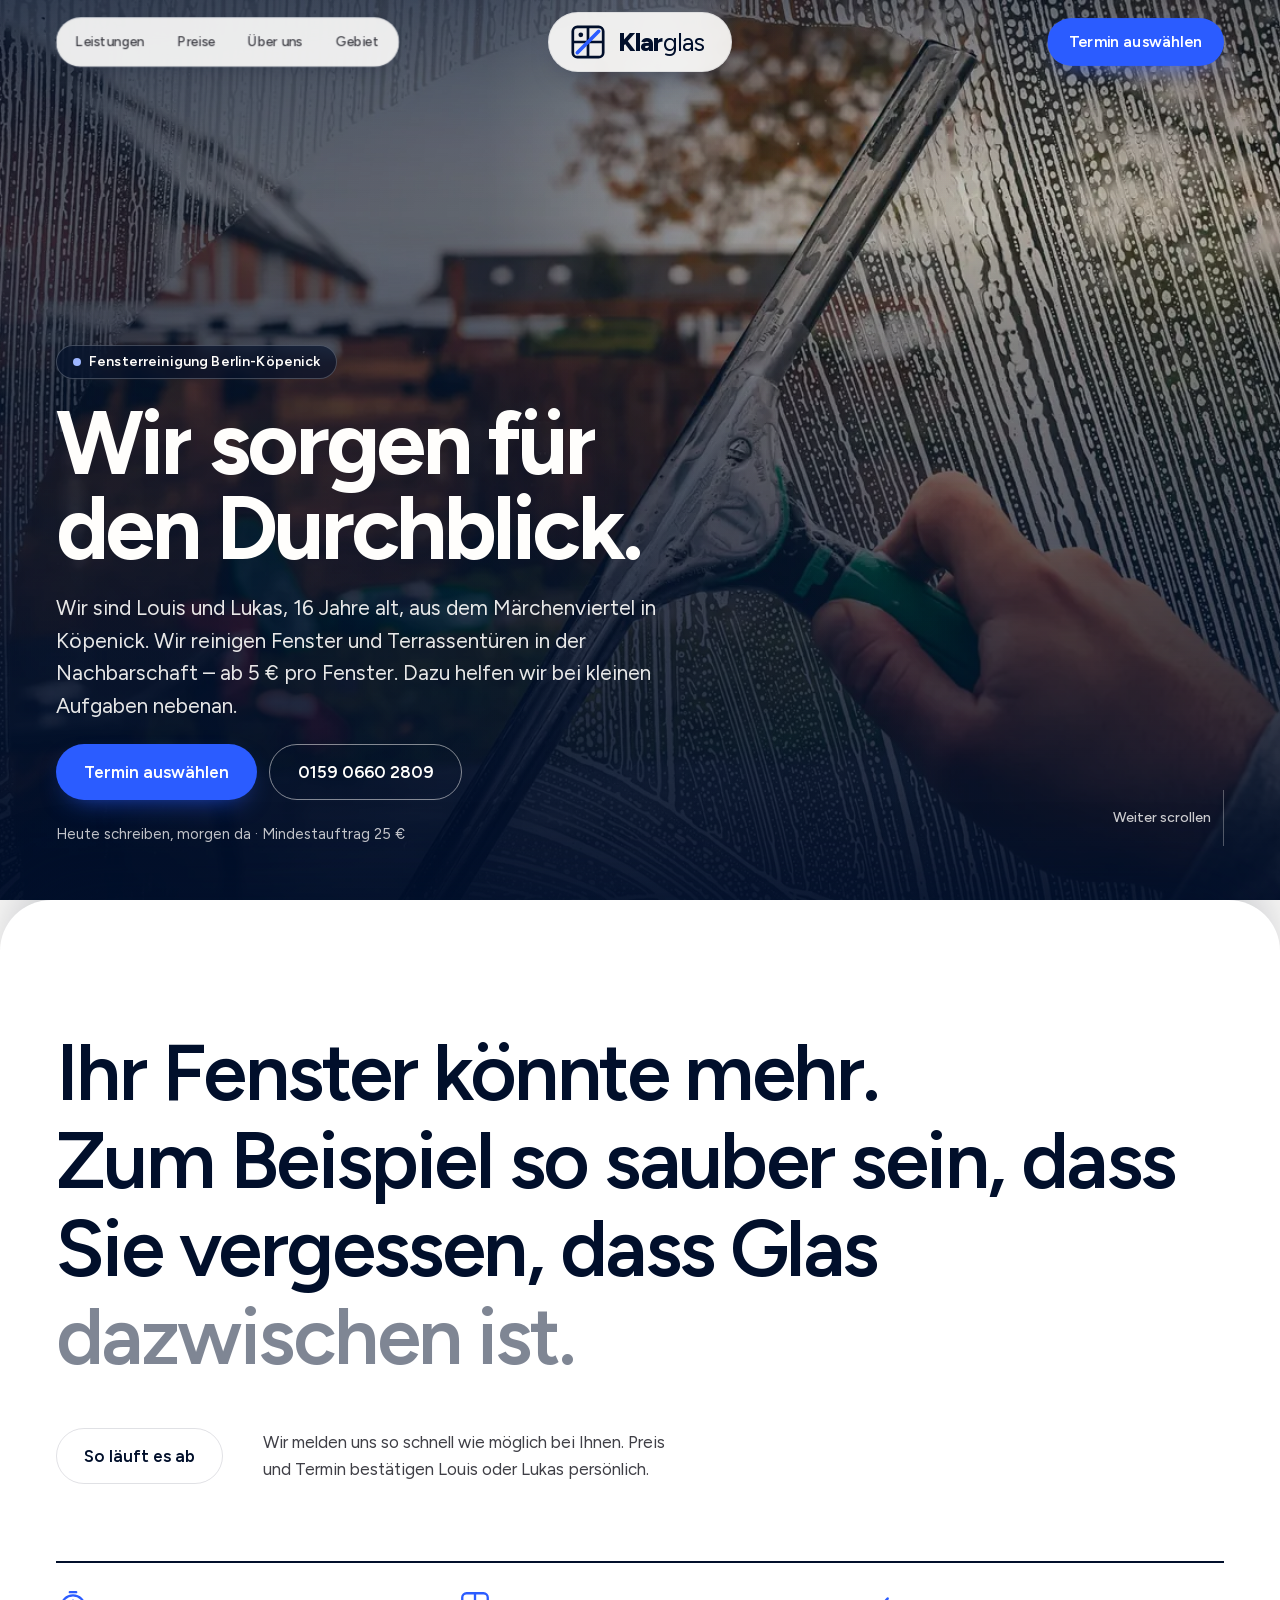
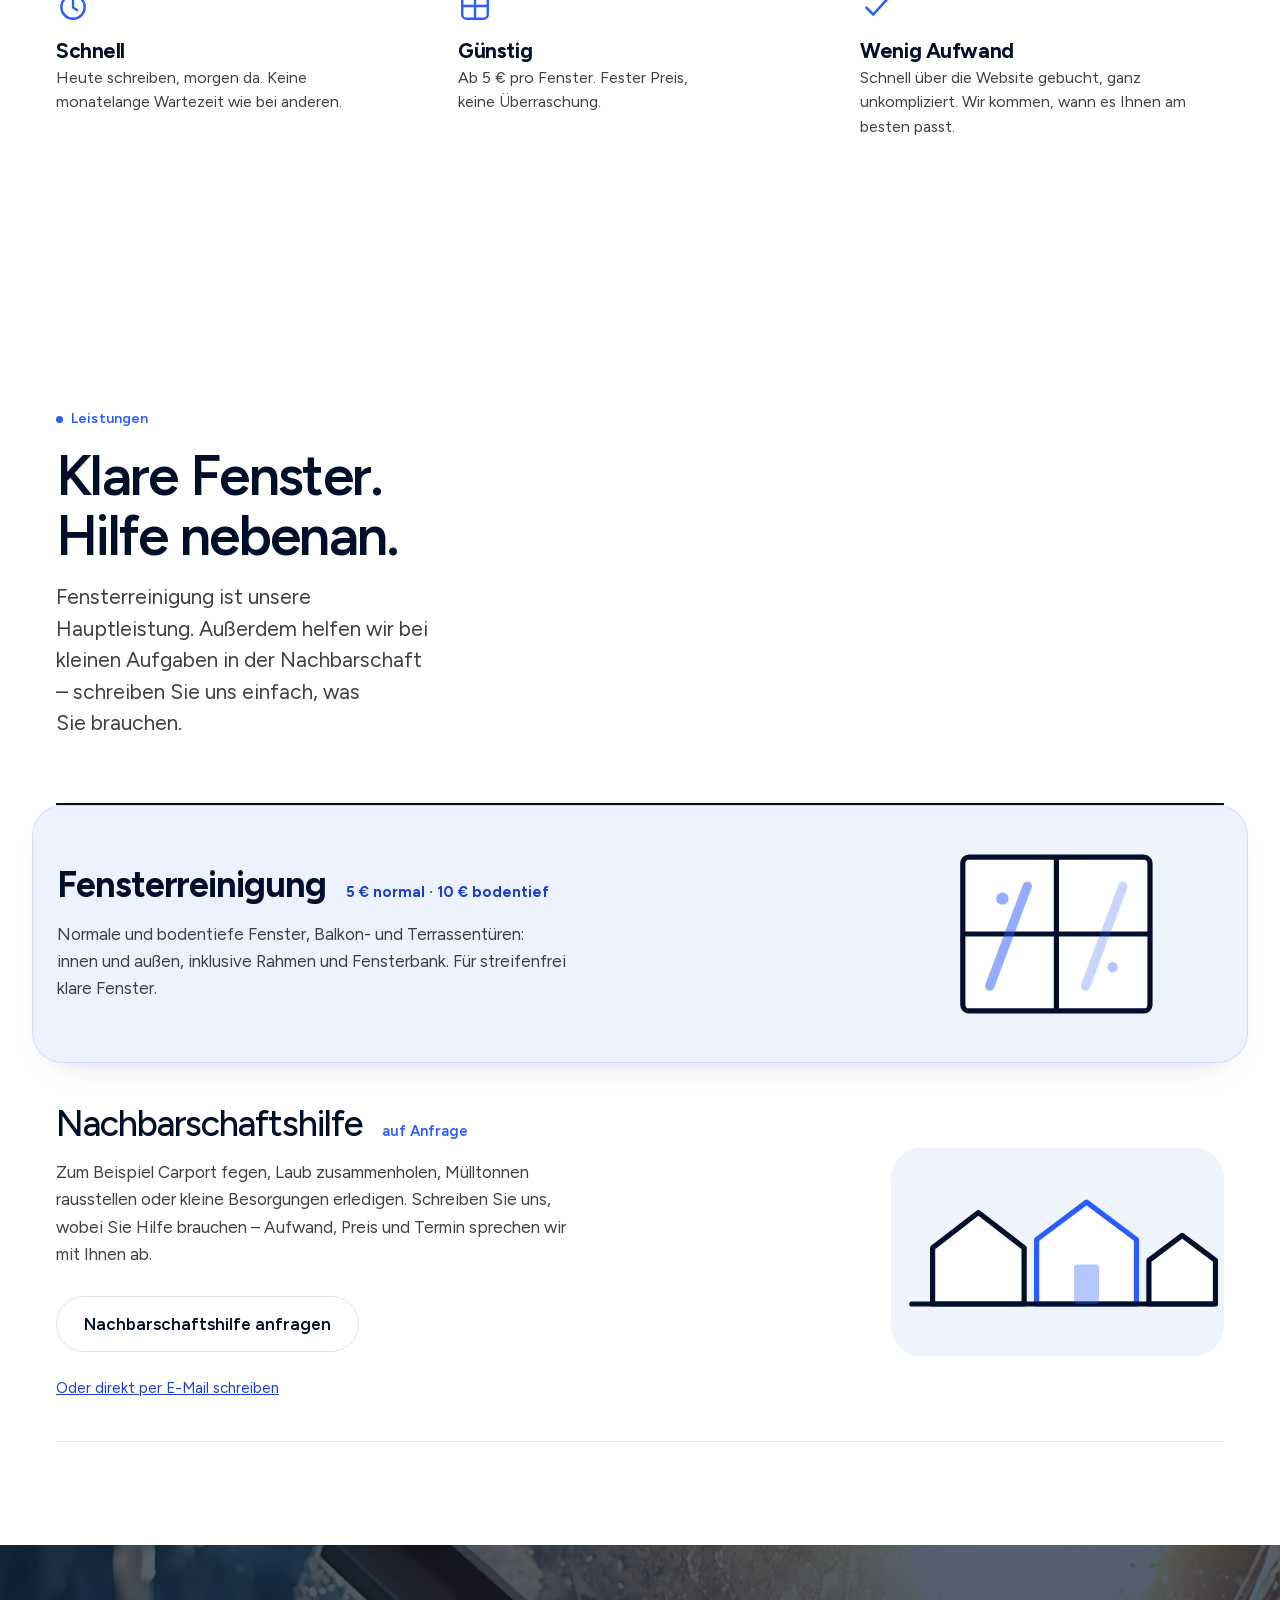
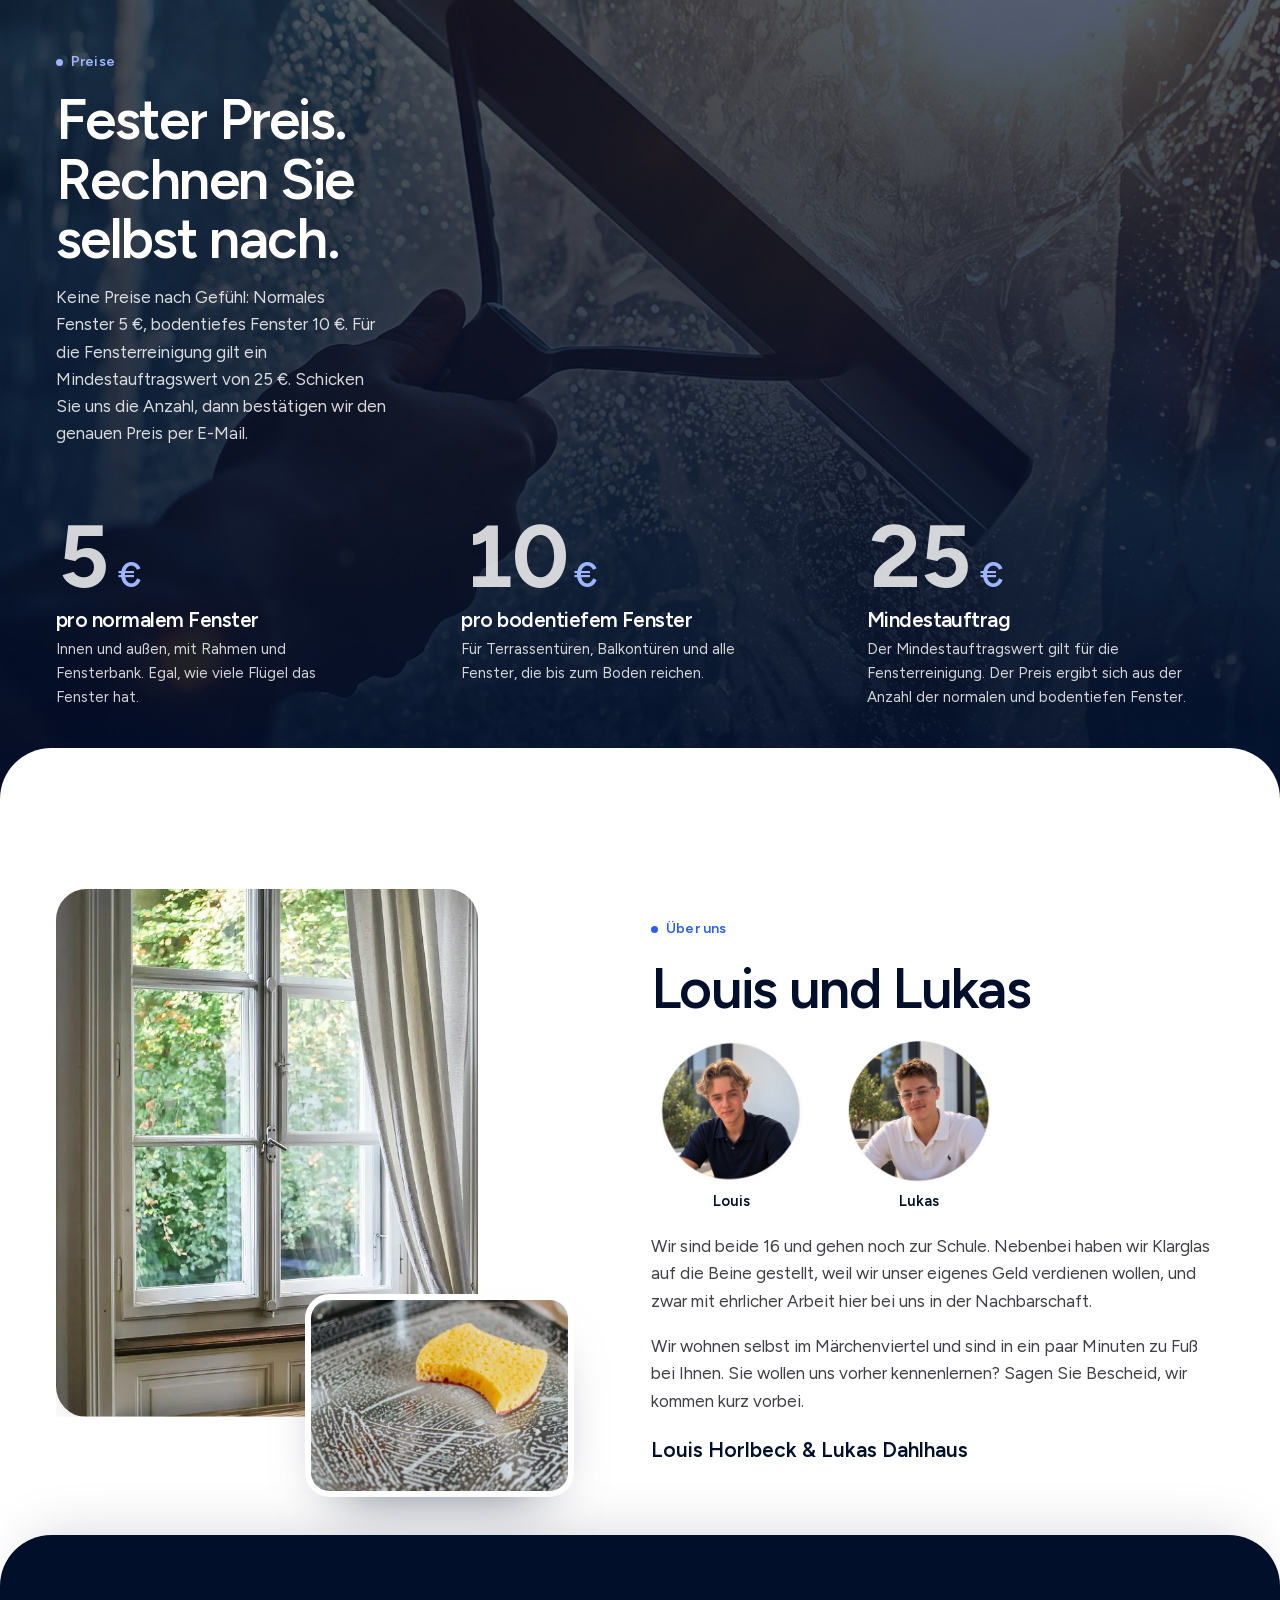
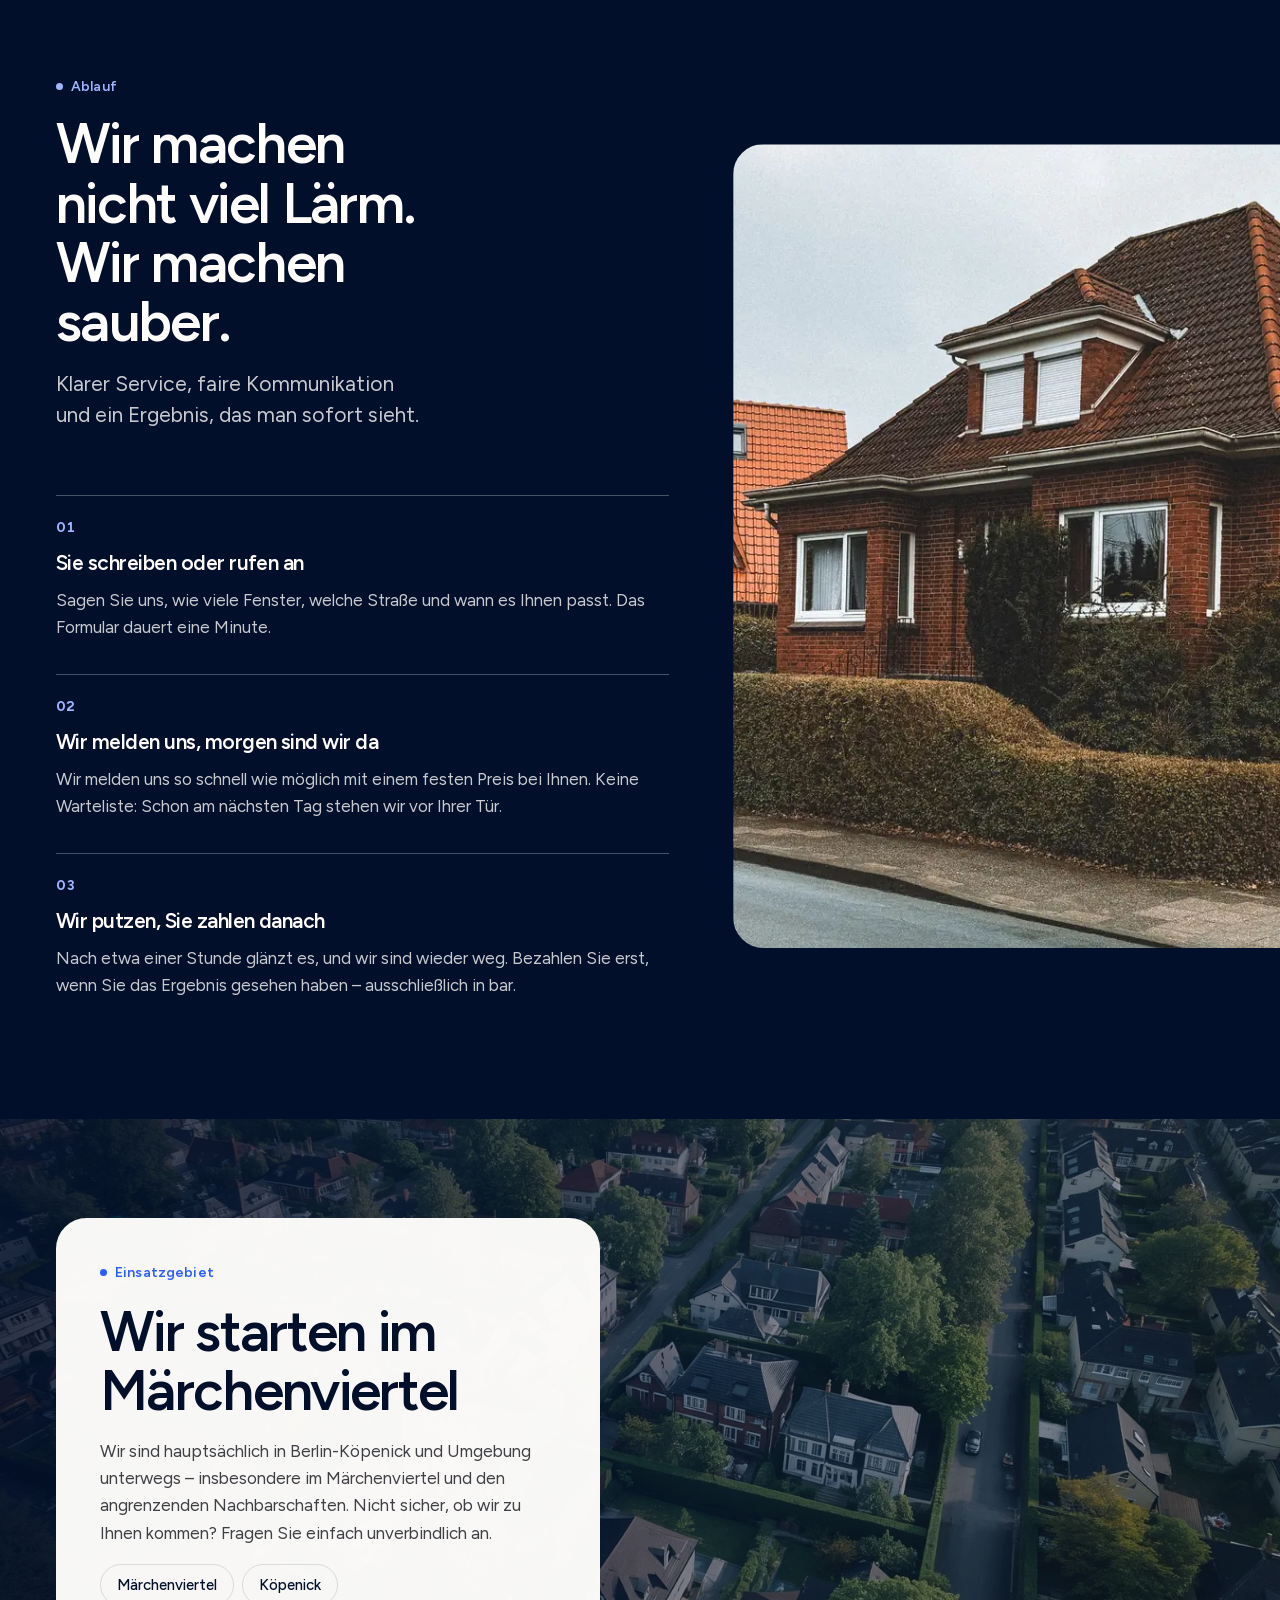
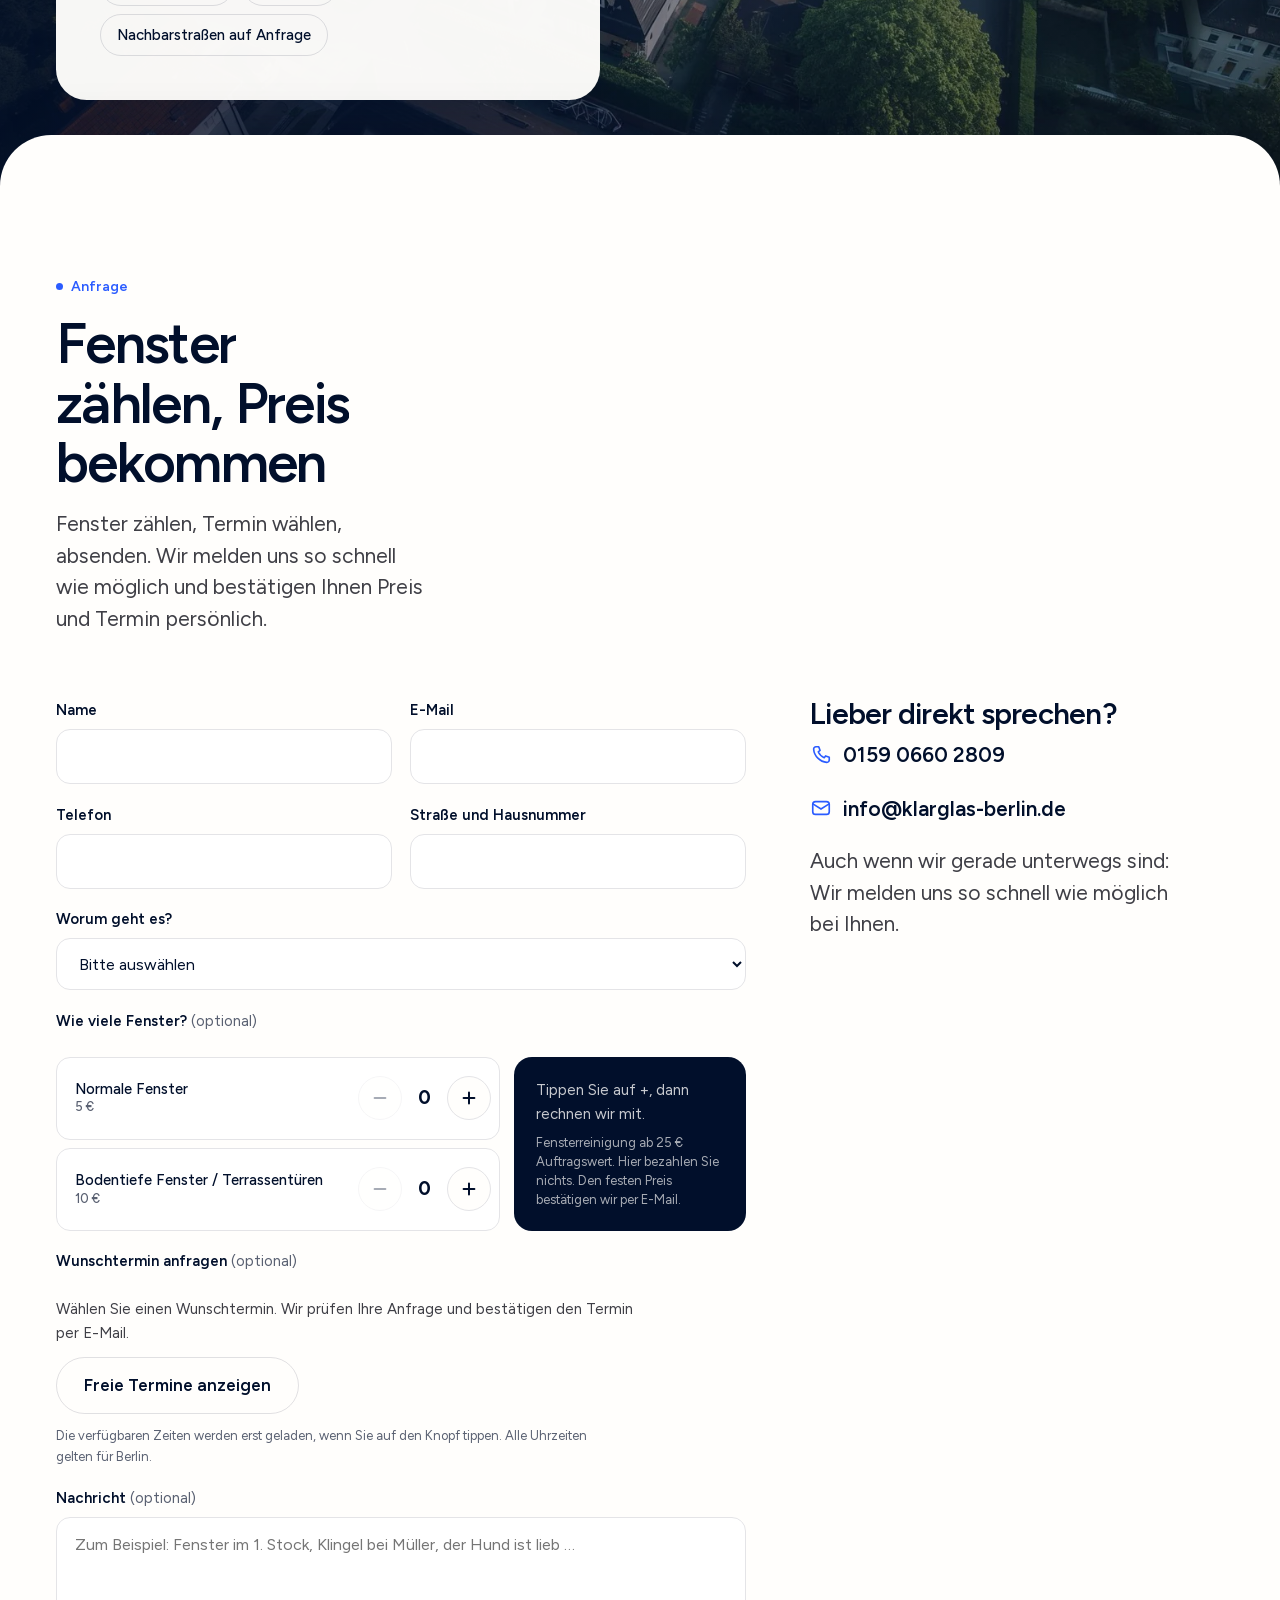
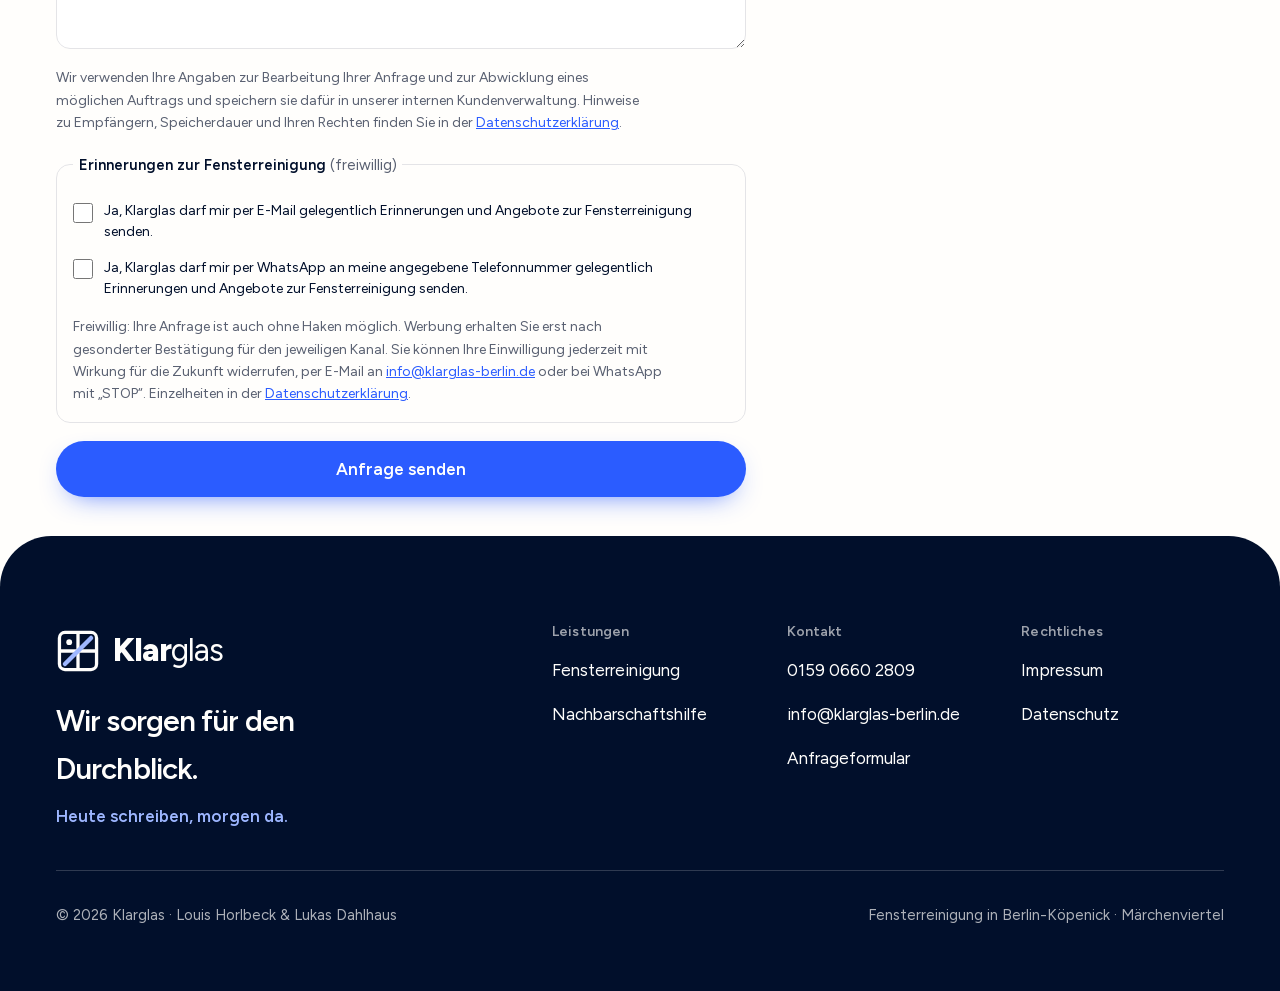
==== commit e4590954: "Add files via upload fotos über uns" ====
--- a/index.html
+++ b/index.html
@@ -51,7 +51,7 @@
       imagesizes="100vw"
       fetchpriority="high"
     />
-    <link rel="stylesheet" href="styles.css?v=20261019" />
+    <link rel="stylesheet" href="styles.css?v=20261019-team" />
     <script>
       document.documentElement.classList.add("js");
       // Sicherheitsnetz: Lädt die Animation nicht, wird nach 3 s alles direkt gezeigt.
@@ -578,6 +578,18 @@
           <div class="story__copy">
             <span class="tag" data-fade>Über uns</span>
             <h2 data-split>Louis und Lukas</h2>
+            <div class="story__team" role="group" aria-label="Das Team von Klarglas">
+              <figure class="story__person">
+                <img src="team-louis.png" width="1254" height="1254"
+                  loading="lazy" decoding="async" alt="Porträt von Louis Horlbeck" />
+                <figcaption>Louis</figcaption>
+              </figure>
+              <figure class="story__person">
+                <img src="team-lukas.png" width="1254" height="1254"
+                  loading="lazy" decoding="async" alt="Porträt von Lukas Dahlhaus" />
+                <figcaption>Lukas</figcaption>
+              </figure>
+            </div>
             <p data-fade>
               Wir sind beide 16 und gehen noch zur Schule. Nebenbei haben wir Klarglas
               auf die Beine gestellt, weil wir unser eigenes Geld verdienen wollen, und
--- a/styles.css
+++ b/styles.css
@@ -1126,6 +1126,38 @@
 
 .story__copy .signature {
   color: var(--navy);
+}
+
+/* Kompakte Team-Porträts: Louis links, Lukas rechts. */
+.story__team {
+  display: grid;
+  grid-template-columns: repeat(2, minmax(0, 160px));
+  gap: clamp(1rem, 3vw, 1.75rem);
+  justify-content: start;
+  align-items: start;
+  margin: 0.2rem 0;
+}
+.story__person {
+  display: grid;
+  justify-items: center;
+  gap: 0.5rem;
+  min-width: 0;
+  margin: 0;
+}
+.story__person img {
+  display: block;
+  width: min(100%, clamp(112px, 12vw, 144px));
+  height: auto;
+  aspect-ratio: 1;
+  object-fit: contain;
+  border-radius: 50%;
+}
+.story__person figcaption {
+  color: var(--navy);
+  font-size: 0.9375rem;
+  font-weight: 600;
+  line-height: 1.3;
+  text-align: center;
 }
 
 /* ---------- Ablauf ---------- */
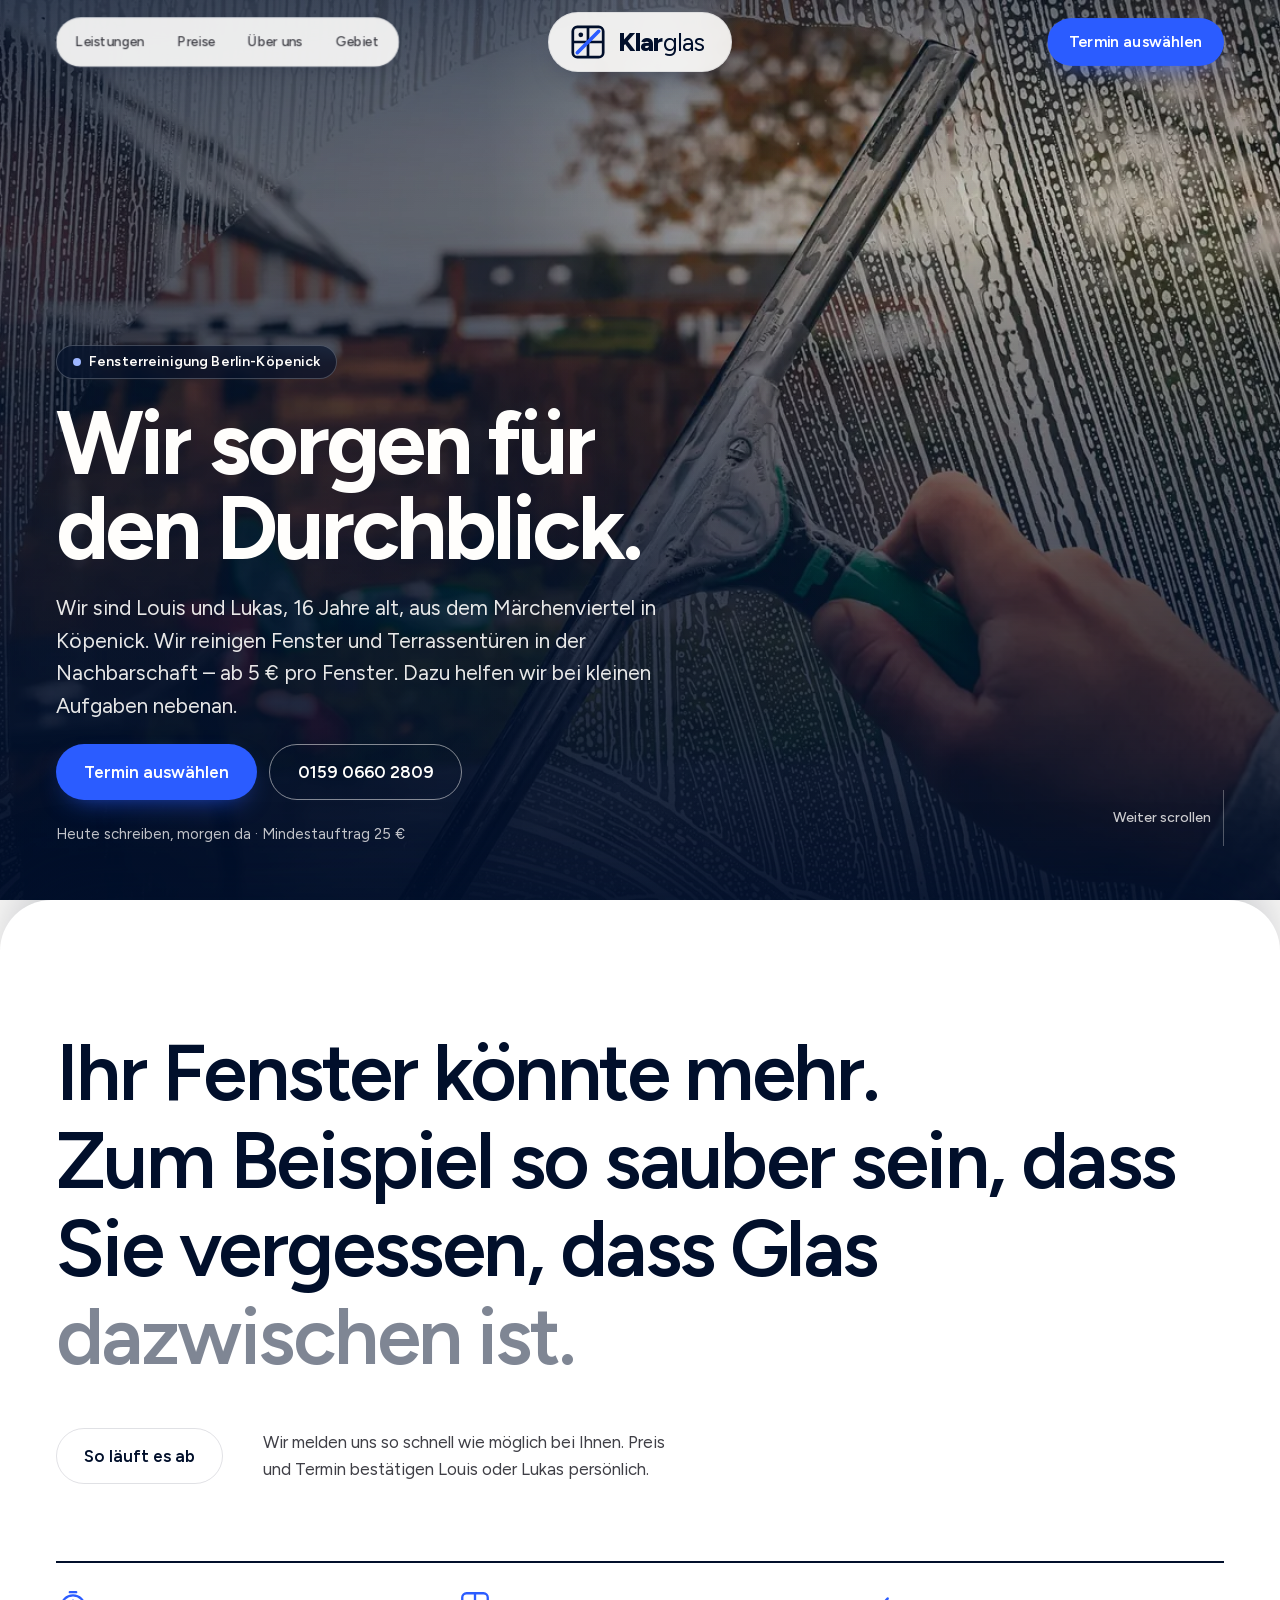
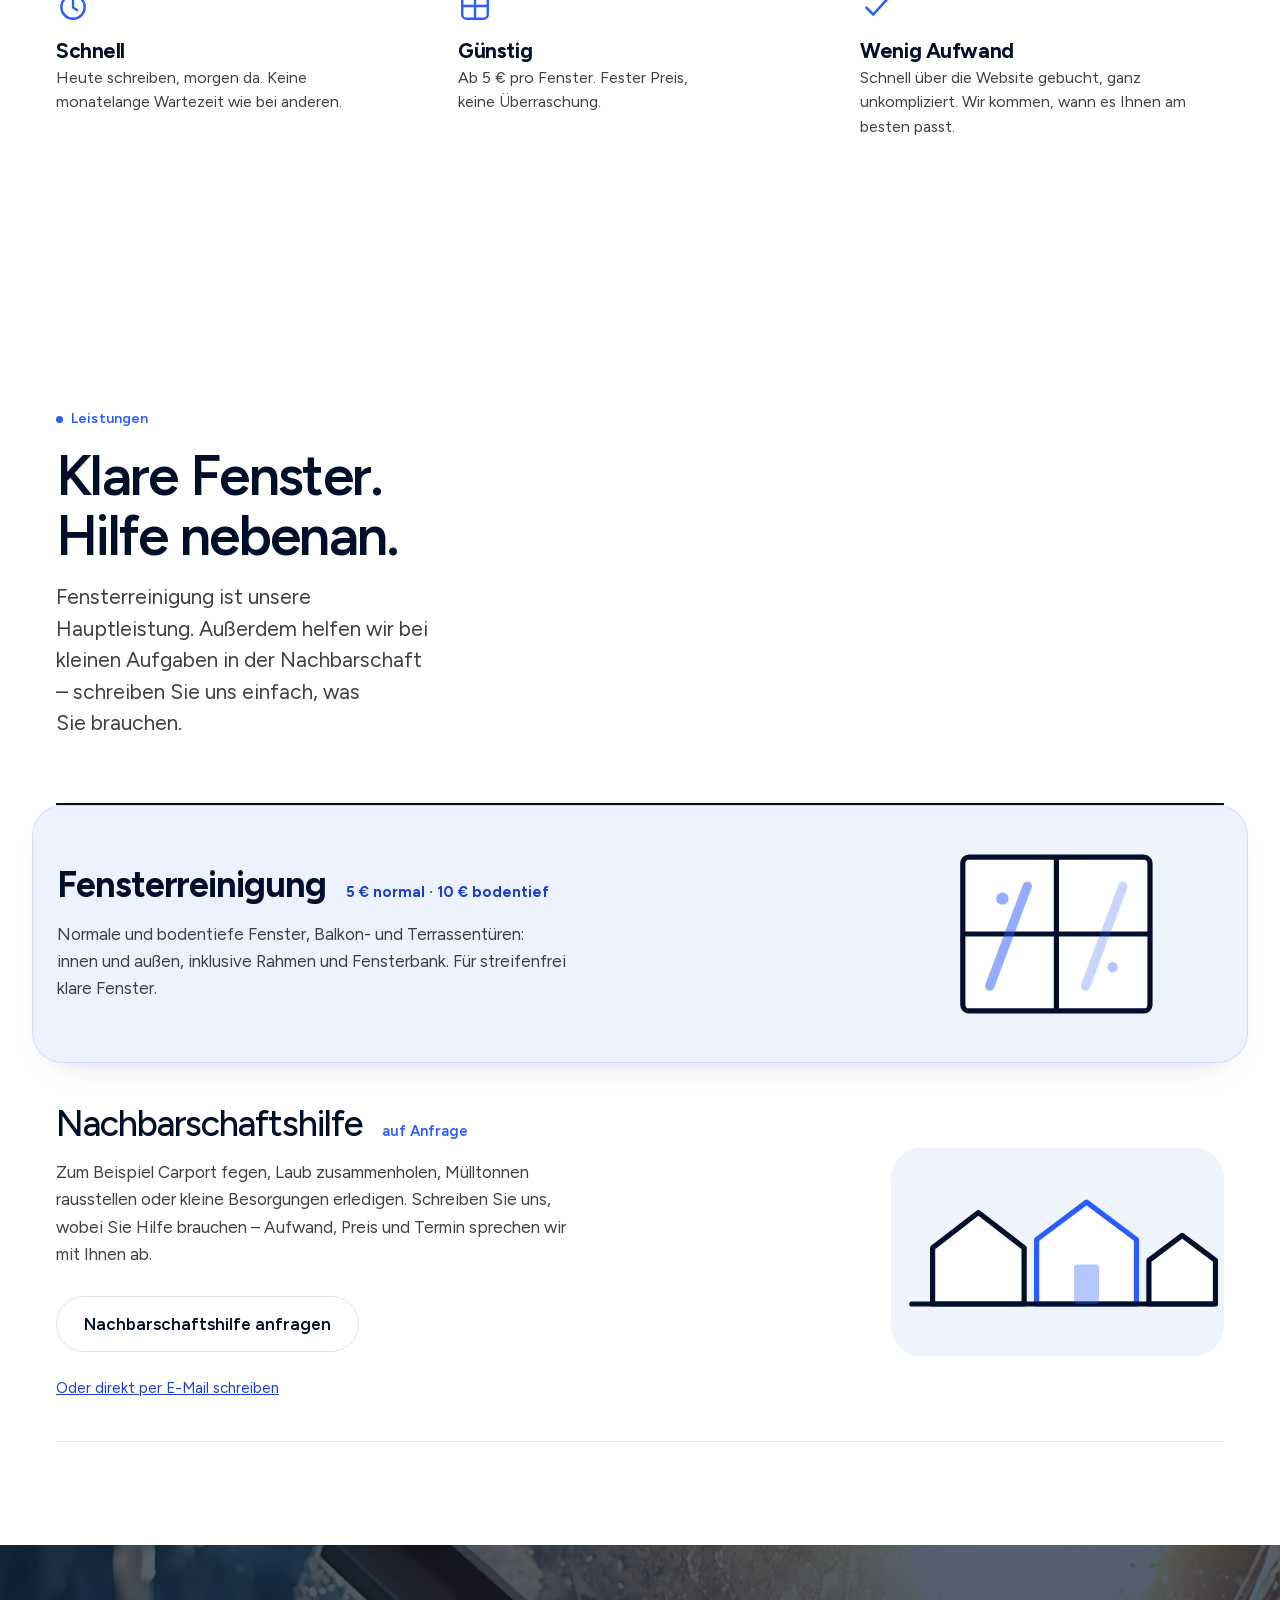
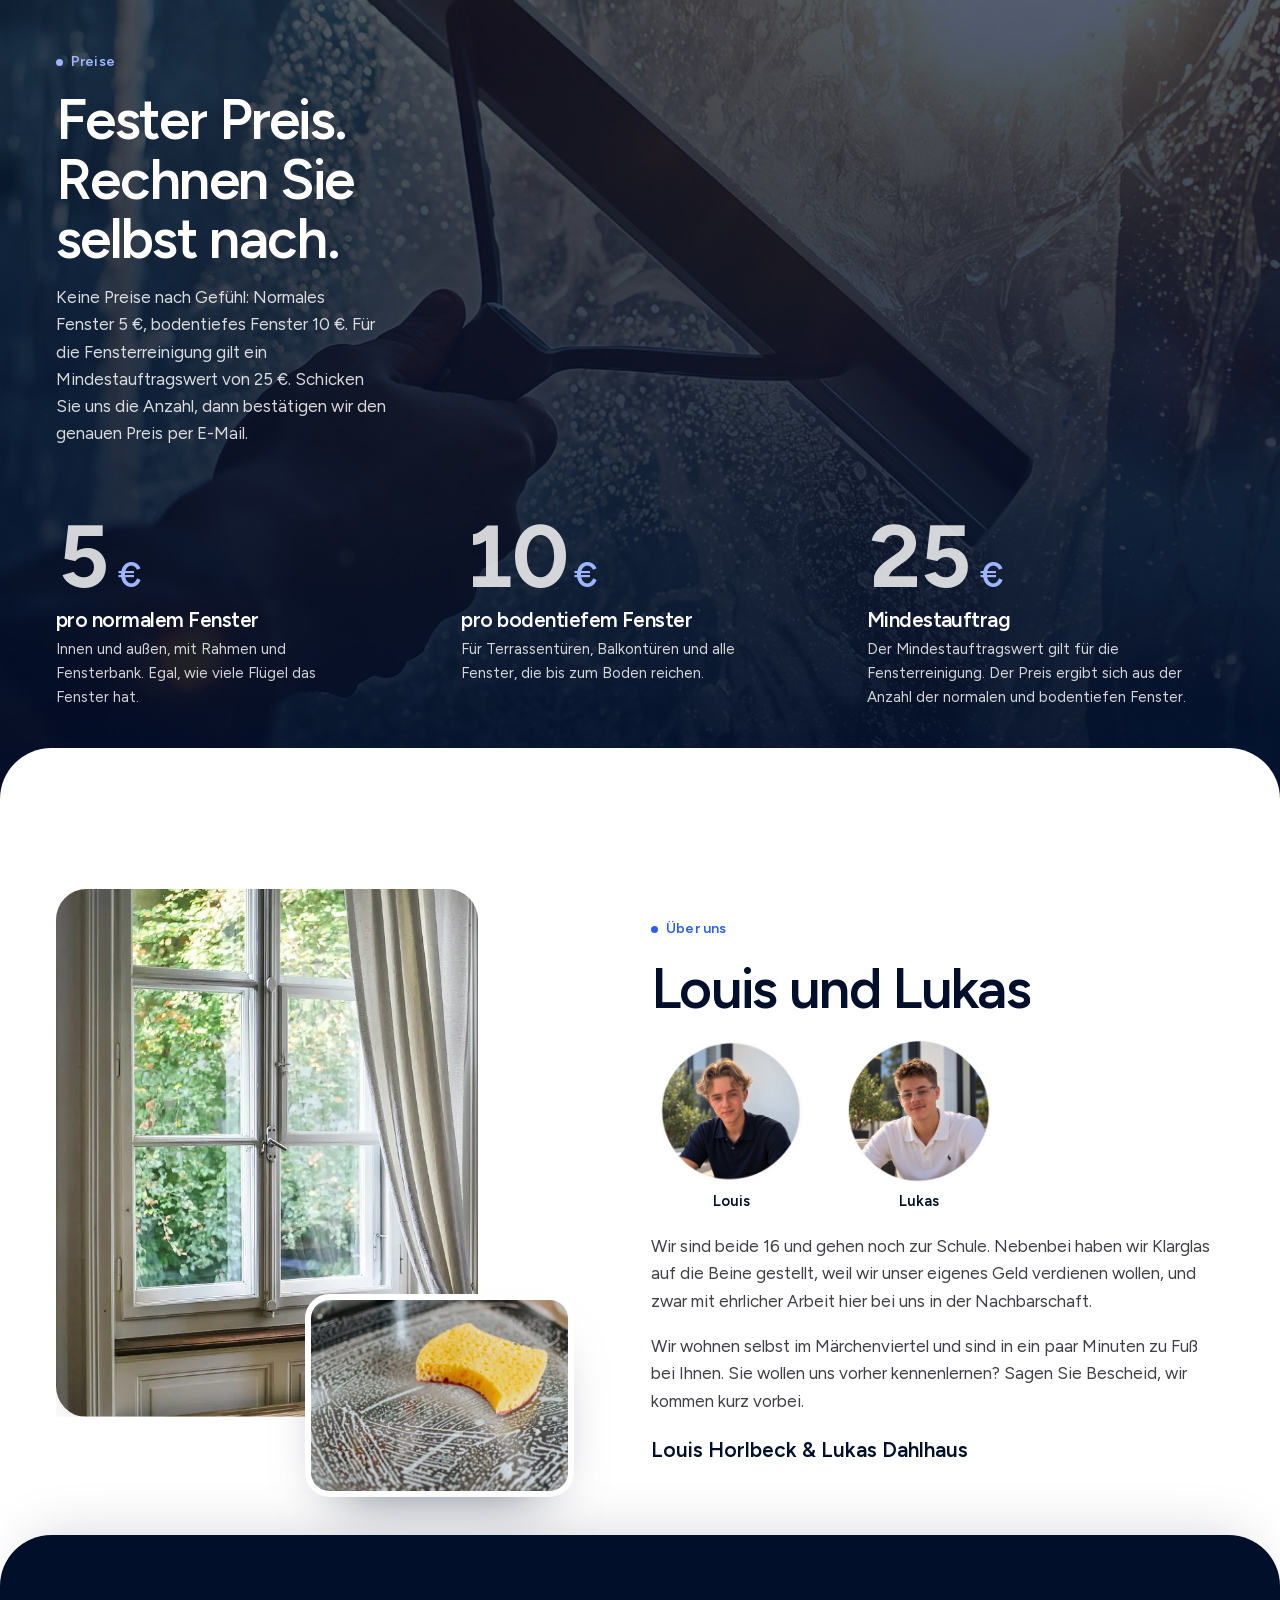
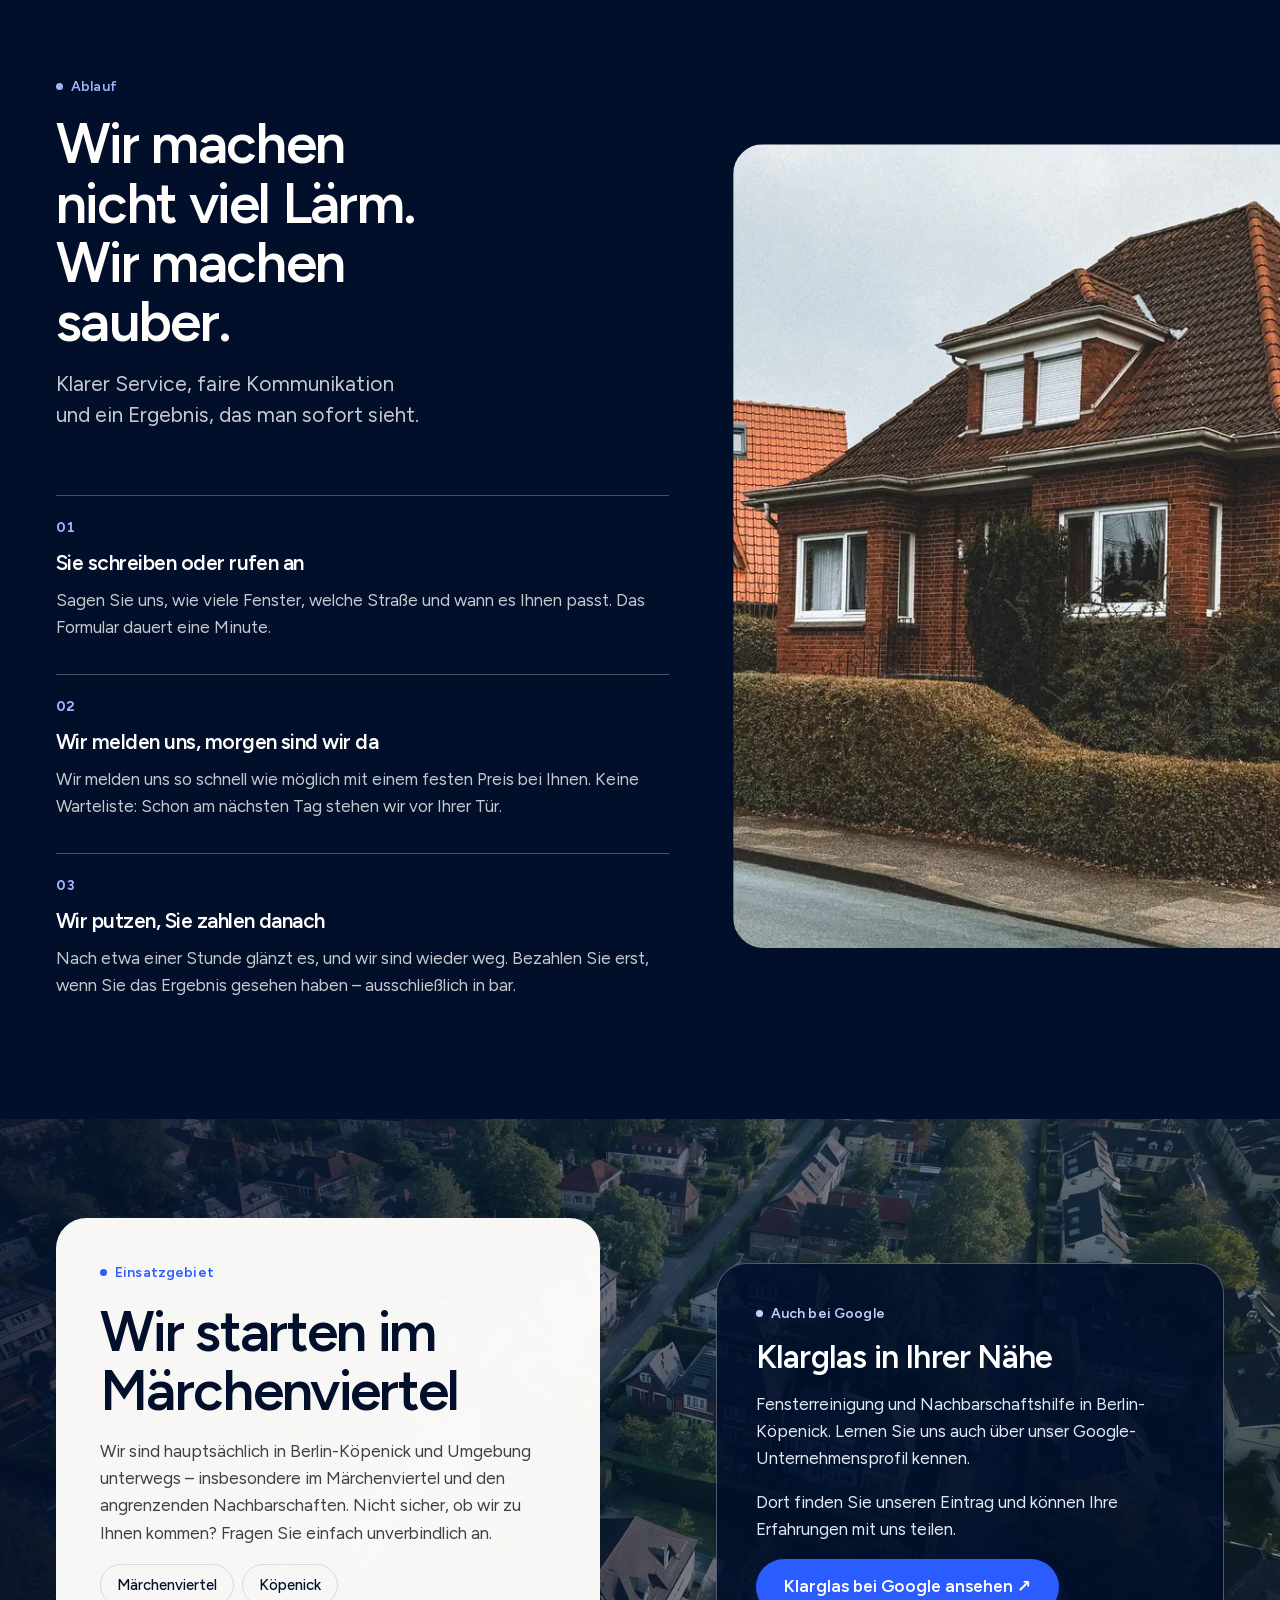
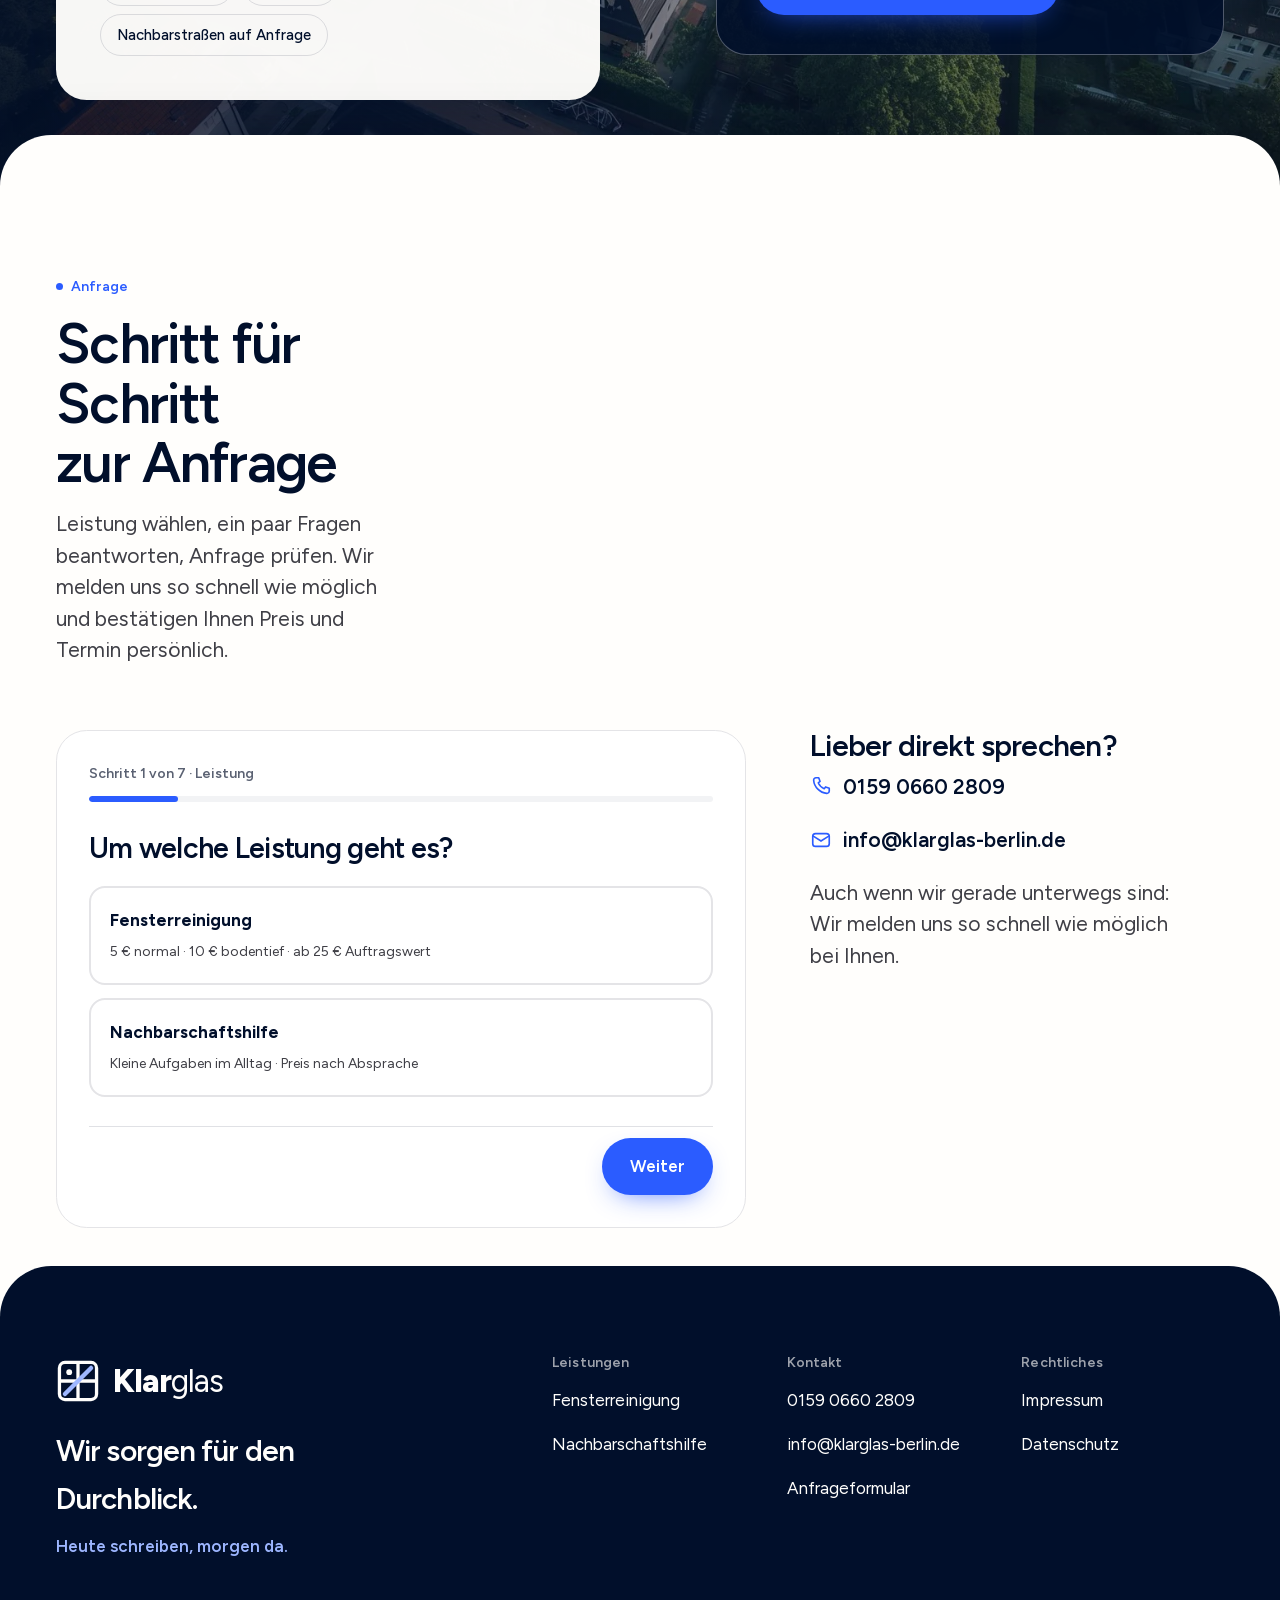
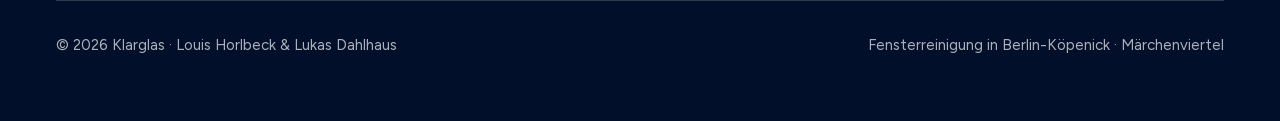
==== commit e15520e9: "Add files via upload google maps interaktives kontaktformular" ====
--- a/index.html
+++ b/index.html
@@ -1,984 +1,995 @@
-<!DOCTYPE html>
-<html lang="de">
-  <head>
-    <meta charset="utf-8" />
-    <meta
-      name="viewport"
-      content="width=device-width, initial-scale=1, viewport-fit=cover, interactive-widget=resizes-content"
-    />
-    <title>Fensterreinigung Berlin-Köpenick | Klarglas</title>
-    <meta
-      name="description"
-      content="Fensterreinigung in Berlin-Köpenick: normale Fenster 5 €, bodentiefe Fenster und Terrassentüren 10 €. Mindestauftragswert 25 €. Jetzt anfragen."
-    />
-    <meta name="theme-color" content="#010f2b" />
-    <link rel="canonical" href="https://klarglas-berlin.de/" />
-    <meta property="og:type" content="website" />
-    <meta property="og:locale" content="de_DE" />
-    <meta property="og:site_name" content="Klarglas" />
-    <meta property="og:url" content="https://klarglas-berlin.de/" />
-    <meta property="og:title" content="Fensterreinigung Berlin-Köpenick | Klarglas" />
-    <meta
-      property="og:description"
-      content="Fensterreinigung in Berlin-Köpenick: normale Fenster 5 €, bodentiefe Fenster und Terrassentüren 10 €. Mindestauftragswert 25 €. Jetzt anfragen."
-    />
-    <meta property="og:image" content="https://klarglas-berlin.de/hero-quer-1920.webp" />
-    <meta property="og:image:alt" content="Fensterreinigung: Ein Abzieher zieht eine saubere Bahn durch eine eingeseifte Scheibe." />
-    <meta property="og:image:width" content="1920" />
-    <meta property="og:image:height" content="1200" />
-    <meta property="og:image:type" content="image/webp" />
-    <meta name="robots" content="index, follow, max-image-preview:large" />
-    <meta name="twitter:card" content="summary_large_image" />
-    <meta name="twitter:title" content="Fensterreinigung Berlin-Köpenick | Klarglas" />
-    <meta name="twitter:description" content="Fensterreinigung: 5 € normal, 10 € bodentief. Mindestauftragswert 25 €. In Berlin-Köpenick anfragen." />
-    <meta name="twitter:image" content="https://klarglas-berlin.de/hero-quer-1920.webp" />
-    <meta name="twitter:image:alt" content="Ein Fensterabzieher reinigt eine eingeseifte Scheibe." />
-    <link rel="icon" href="/favicon.png" type="image/png" sizes="96x96" />
-    <link rel="preload" href="figtree-latin.woff2" as="font" type="font/woff2" crossorigin />
-    <link
-      rel="preload"
-      as="image"
-      media="(min-aspect-ratio: 1/1)"
-      imagesrcset="hero-quer-1280.webp 1280w, hero-quer-1920.webp 1920w, hero-quer-2560.webp 2560w"
-      imagesizes="100vw"
-      fetchpriority="high"
-    />
-    <link
-      rel="preload"
-      as="image"
-      media="(max-aspect-ratio: 1/1)"
-      imagesrcset="hero-hoch-750.webp 750w, hero-hoch-1125.webp 1125w"
-      imagesizes="100vw"
-      fetchpriority="high"
-    />
-    <link rel="stylesheet" href="styles.css?v=20261019-team" />
-    <script>
-      document.documentElement.classList.add("js");
-      // Sicherheitsnetz: Lädt die Animation nicht, wird nach 3 s alles direkt gezeigt.
-      setTimeout(function () {
-        var r = document.documentElement;
-        if (!r.classList.contains("motion-ready")) r.classList.add("motion-off");
-      }, 3000);
-    </script>
-    <script type="application/ld+json">
-{
-  "@context": "https://schema.org",
-  "@type": "LocalBusiness",
-  "@id": "https://klarglas-berlin.de/#firma",
-  "name": "Klarglas",
-  "alternateName": [
-    "Klarglas Fensterreinigung"
-  ],
-  "description": "Fensterreinigung in Berlin-Köpenick: normale Fenster 5 €, bodentiefe Fenster und Terrassentüren 10 €. Mindestauftragswert 25 €. Jetzt anfragen.",
-  "slogan": "Wir sorgen für den Durchblick",
-  "url": "https://klarglas-berlin.de/",
-  "image": "https://klarglas-berlin.de/hero-quer-1920.webp",
-  "logo": "https://klarglas-berlin.de/favicon.png",
-  "email": "info@klarglas-berlin.de",
-  "telephone": "+4915906602809",
-  "address": {
-    "@type": "PostalAddress",
-    "streetAddress": "Sterntalerstraße 33",
-    "postalCode": "12555",
-    "addressLocality": "Berlin",
-    "addressRegion": "Berlin",
-    "addressCountry": "DE"
-  },
-  "areaServed": [
-    {
-      "@type": "Place",
-      "name": "Berlin-Köpenick"
-    },
-    {
-      "@type": "Place",
-      "name": "Märchenviertel Köpenick"
-    },
-    {
-      "@type": "City",
-      "name": "Berlin"
-    }
-  ],
-  "priceRange": "5–10 € pro Fenster; Mindestauftragswert 25 €",
-  "openingHoursSpecification": [
-    {
-      "@type": "OpeningHoursSpecification",
-      "dayOfWeek": [
-        "Monday",
-        "Tuesday",
-        "Wednesday",
-        "Thursday",
-        "Friday"
-      ],
-      "opens": "15:00",
-      "closes": "20:00"
-    },
-    {
-      "@type": "OpeningHoursSpecification",
-      "dayOfWeek": [
-        "Saturday",
-        "Sunday"
-      ],
-      "opens": "09:00",
-      "closes": "20:00"
-    }
-  ],
-  "makesOffer": [
-    {
-      "@type": "Offer",
-      "itemOffered": {
-        "@type": "Service",
-        "name": "Fensterreinigung",
-        "serviceType": "Fensterreinigung"
-      },
-      "priceSpecification": {
-        "@type": "UnitPriceSpecification",
-        "price": "5.00",
-        "priceCurrency": "EUR",
-        "unitText": "pro normalem Fenster"
-      },
-      "description": "Mindestauftragswert für Fensterreinigung: 25 €."
-    },
-    {
-      "@type": "Offer",
-      "itemOffered": {
-        "@type": "Service",
-        "name": "Reinigung bodentiefer Fenster und Terrassentüren"
-      },
-      "priceSpecification": {
-        "@type": "UnitPriceSpecification",
-        "price": "10.00",
-        "priceCurrency": "EUR",
-        "unitText": "pro bodentiefem Fenster oder Terrassentür"
-      },
-      "description": "Mindestauftragswert für Fensterreinigung: 25 €."
-    },
-    {
-      "@type": "Offer",
-      "itemOffered": {
-        "@type": "Service",
-        "name": "Nachbarschaftshilfe"
-      }
-    }
-  ],
-  "founder": [
-    {
-      "@type": "Person",
-      "name": "Louis Horlbeck"
-    },
-    {
-      "@type": "Person",
-      "name": "Lukas Dahlhaus"
-    }
-  ],
-  "paymentAccepted": "Cash",
-  "mainEntityOfPage": {
-    "@id": "https://klarglas-berlin.de/#webseite"
-  }
-}
-</script>
-    <!--
-      Bildnachweise: Joshua Bowers, Anaïs Murith, Pille R. Priske (Unsplash),
-      Kate Filatova (Pexels). Hintergründe bei „Preise“ und „Einsatzgebiet“: eigene Bildgenerierung.
-    -->
-    <script type="application/ld+json">
-{
-  "@context": "https://schema.org",
-  "@type": "WebPage",
-  "@id": "https://klarglas-berlin.de/#webseite",
-  "url": "https://klarglas-berlin.de/",
-  "name": "Fensterreinigung Berlin-Köpenick | Klarglas",
-  "inLanguage": "de-DE",
-  "mainEntity": {
-    "@id": "https://klarglas-berlin.de/#firma"
-  },
-  "primaryImageOfPage": {
-    "@type": "ImageObject",
-    "@id": "https://klarglas-berlin.de/#hauptbild",
-    "url": "https://klarglas-berlin.de/hero-quer-1920.webp",
-    "contentUrl": "https://klarglas-berlin.de/hero-quer-1920.webp",
-    "width": 1920,
-    "height": 1200,
-    "caption": "Fensterreinigung mit einem Abzieher auf einer eingeseiften Scheibe."
-  }
-}
-    </script>
-    <script type="application/ld+json">
-{
-  "@context": "https://schema.org",
-  "@type": "WebSite",
-  "@id": "https://klarglas-berlin.de/#website",
-  "url": "https://klarglas-berlin.de/",
-  "name": "Klarglas",
-  "inLanguage": "de-DE",
-  "publisher": {
-    "@id": "https://klarglas-berlin.de/#firma"
-  }
-}
-    </script>
-  </head>
-  <body>
-    <a class="skip-link" href="#main">Zum Inhalt springen</a>
-
-    <header class="masthead">
-      <nav class="masthead__nav" aria-label="Hauptnavigation">
-        <button
-          class="menu-toggle"
-          type="button"
-          data-menu-open
-          aria-expanded="false"
-          aria-controls="menu"
-        >
-          <span class="menu-toggle__bars" aria-hidden="true">
-            <span></span><span></span>
-          </span>
-          Menü
-        </button>
-        <div class="navlinks">
-          <a href="#leistungen">Leistungen</a>
-          <a href="#preise">Preise</a>
-          <a href="#ueber-uns">Über uns</a>
-          <a href="#gebiet">Gebiet</a>
-        </div>
-      </nav>
-
-      <a class="masthead__brand" href="/" aria-label="Klarglas – Startseite">
-        <svg class="brandmark" viewBox="0 0 32 32" aria-hidden="true">
-          <rect x="2.5" y="2.5" width="27" height="27" rx="4" fill="none" stroke="#010F2B" stroke-width="2.4" />
-          <path d="M16 3v26M3 16h26" stroke="#010F2B" stroke-width="2.4" />
-          <path class="brandmark__swipe" d="M6.5 25.5 25.5 6.5" stroke="#2B5CFF" stroke-width="3.2" stroke-linecap="round" />
-          <circle cx="9.6" cy="9.6" r="2.1" fill="#010F2B" />
-        </svg>
-        <span class="wordmark" translate="no"><b>Klar</b>glas</span>
-      </a>
-
-      <a class="btn btn--primary masthead__cta" href="#anfrage">Termin auswählen</a>
-    </header>
-
-    <nav
-      class="menu"
-      id="menu"
-      data-menu
-      data-lenis-prevent
-      role="dialog"
-      aria-modal="true"
-      aria-label="Menü"
-    >
-      <button class="menu-close" type="button" data-menu-close>Schließen</button>
-      <a href="#leistungen">Leistungen</a>
-      <a href="#preise">Preise</a>
-      <a href="#ueber-uns">Über uns</a>
-      <a href="#ablauf">Ablauf</a>
-      <a href="#gebiet">Gebiet</a>
-      <a class="menu__cta" href="#anfrage">Termin auswählen</a>
-      <div class="menu__foot">
-        <a href="tel:+4915906602809">0159&nbsp;0660&nbsp;2809</a>
-        <a href="mailto:info@klarglas-berlin.de">info@klarglas-berlin.de</a>
-      </div>
-    </nav>
-
-    <main id="main">
-      <section class="hero" aria-labelledby="hero-titel">
-        <div class="hero__stage">
-          <picture class="hero__media">
-            <source
-              media="(min-aspect-ratio: 1/1)"
-              srcset="
-                hero-quer-1280.webp 1280w,
-                hero-quer-1920.webp 1920w,
-                hero-quer-2560.webp 2560w
-              "
-              sizes="100vw"
-              width="2560"
-              height="1600"
-            />
-            <img
-              src="hero-hoch-750.webp"
-              srcset="hero-hoch-750.webp 750w, hero-hoch-1125.webp 1125w"
-              sizes="100vw"
-              width="1125"
-              height="2000"
-              fetchpriority="high"
-              decoding="async"
-              alt="Fensterreinigung: Ein Abzieher zieht eine saubere Bahn durch die eingeseifte Scheibe, dahinter ein Garten mit Holzzaun und Nachbarhäusern."
-            />
-          </picture>
-          <div
-            class="hero__frost"
-            aria-hidden="true"
-            style="
-              --lqip-quer: url([data-uri]);
-              --lqip-hoch: url([data-uri]);
-            "
-          ></div>
-          <div class="hero__blade" aria-hidden="true"></div>
-          <div class="hero__shade" aria-hidden="true"></div>
-          <div class="hero__dim" aria-hidden="true"></div>
-        </div>
-
-        <div class="shell hero__content">
-          <div class="hero__copy">
-            <h1 class="hero__badge" id="hero-titel" data-hero-in>Fensterreinigung Berlin-Köpenick</h1>
-            <p class="hero__title" data-hero-in>Wir sorgen für<br />den Durchblick.</p>
-            <p class="hero__lede hero__lede--lang" data-hero-in>
-              Wir sind Louis und Lukas, 16 Jahre alt, aus dem Märchenviertel in
-              Köpenick. Wir reinigen Fenster und Terrassentüren in der
-              Nachbarschaft – ab 5&nbsp;€ pro Fenster. Dazu helfen wir bei kleinen Aufgaben nebenan.
-            </p>
-            <p class="hero__lede hero__lede--kurz" data-hero-in>
-              Louis und Lukas, 16, aus dem Märchenviertel. Wir putzen Fenster für
-              ab 5&nbsp;€ – schnell, günstig, ohne Aufwand.
-            </p>
-            <div class="hero__actions" data-hero-in>
-              <a class="btn btn--primary" href="#anfrage">Termin auswählen</a>
-              <a class="btn btn--ghost" href="tel:+4915906602809">
-                <span class="btn__long">0159&nbsp;0660&nbsp;2809</span>
-                <span class="btn__short">Anrufen</span>
-              </a>
-            </div>
-            <p class="hero__note" data-hero-in>
-              <span class="hero__note-teil">Heute schreiben, morgen da</span>
-              <span class="hero__note-trenner" aria-hidden="true">·</span>
-              <span class="hero__note-teil">Mindestauftrag 25&nbsp;€</span>
-            </p>
-          </div>
-          <div class="scrollcue" aria-hidden="true">
-            Weiter scrollen
-            <span class="scrollcue__line"></span>
-          </div>
-        </div>
-      </section>
-
-      <section class="statement slab slab--white slab--nach-hero" aria-labelledby="versprechen">
-        <div class="shell">
-          <h2 id="versprechen" class="visually-hidden">Unser Versprechen</h2>
-          <p data-statement>
-            Ihr Fenster könnte mehr.
-            <span class="statement__weiter">
-              Zum Beispiel so sauber sein, dass Sie vergessen, dass Glas dazwischen ist.
-            </span>
-          </p>
-          <div class="statement__foot" data-fade>
-            <a class="btn btn--ghost" href="#ablauf">So läuft es ab</a>
-            <p>
-              Wir melden uns so schnell wie möglich bei Ihnen. Preis und Termin
-              bestätigen Louis oder Lukas persönlich.
-            </p>
-          </div>
-
-          <ul class="pillars" data-stagger aria-label="Warum Klarglas">
-            <li class="pillar">
-              <svg class="pillar__icon" viewBox="0 0 32 32" aria-hidden="true">
-                <circle cx="16" cy="17" r="11" fill="none" stroke="currentColor" stroke-width="2.2" />
-                <path d="M16 11v6.5l4 2.5M13 3h6" fill="none" stroke="currentColor" stroke-width="2.2" stroke-linecap="round" stroke-linejoin="round" />
-              </svg>
-              <h3 class="pillar__title">Schnell</h3>
-              <p>Heute schreiben, morgen da. Keine monatelange Wartezeit wie bei anderen.</p>
-            </li>
-            <li class="pillar">
-              <svg class="pillar__icon" viewBox="0 0 32 32" aria-hidden="true">
-                <rect x="4" y="4" width="24" height="24" rx="4" fill="none" stroke="currentColor" stroke-width="2.2" />
-                <path d="M16 4v24M4 16h24" fill="none" stroke="currentColor" stroke-width="2.2" />
-              </svg>
-              <h3 class="pillar__title">Günstig</h3>
-              <p>Ab 5&nbsp;€ pro Fenster. Fester Preis, keine Überraschung.</p>
-            </li>
-            <li class="pillar">
-              <svg class="pillar__icon" viewBox="0 0 32 32" aria-hidden="true">
-                <path d="M6 17.5 12.5 24 26 9" fill="none" stroke="currentColor" stroke-width="2.4" stroke-linecap="round" stroke-linejoin="round" />
-              </svg>
-              <h3 class="pillar__title">Wenig Aufwand</h3>
-              <p>
-                Schnell über die Website gebucht, ganz unkompliziert. Wir kommen, wann
-                es Ihnen am besten passt.
-              </p>
-            </li>
-          </ul>
-        </div>
-      </section>
-
-      <section class="slab slab--white slab--flush" id="leistungen">
-        <div class="shell">
-          <div class="section-head">
-            <span class="tag" data-fade>Leistungen</span>
-            <h2 data-split>Klare Fenster. Hilfe nebenan.</h2>
-            <p class="lede" data-fade>
-             Fensterreinigung ist unsere Hauptleistung. Außerdem helfen wir bei kleinen Aufgaben
-              in der Nachbarschaft – schreiben Sie uns einfach, was Sie brauchen.
-            </p>
-          </div>
-
-          <div class="lineup">
-            <article class="lineup__row lineup__row--featured">
-              <div class="lineup__body">
-                <div class="lineup__head">
-                  <h3 class="lineup__title">
-                    <a class="lineup__link" href="#anfrage" data-leistung="Fensterreinigung"
-                      >Fensterreinigung<span class="visually-hidden"> anfragen</span></a
-                    >
-                  </h3>
-                  <span class="lineup__price">5&nbsp;€ normal · 10&nbsp;€ bodentief</span>
-                </div>
-                <p class="lineup__text">
-                  Normale und bodentiefe Fenster, Balkon- und Terrassentüren: innen und außen,
-                  inklusive Rahmen und Fensterbank. Für streifenfrei klare Fenster.
-                </p>
-                <div class="lineup__details" aria-label="Preise für die Fensterreinigung">
-                  <p><strong>5&nbsp;€</strong> pro normalem Fenster</p>
-                  <p><strong>10&nbsp;€</strong> pro bodentiefem Fenster oder Terrassentür</p>
-                  <p class="lineup__minimum">Mindestauftragswert: <strong>25&nbsp;€</strong></p>
-                </div>
-              </div>
-              <div class="lineup__media">
-                <svg viewBox="0 0 320 200" aria-hidden="true">
-                  <rect width="320" height="200" fill="#eef3fc" />
-                  <rect x="70" y="26" width="180" height="148" rx="6" fill="#ffffff" stroke="#010f2b" stroke-width="5" />
-                  <path d="M160 26v148M70 100h180" stroke="#010f2b" stroke-width="5" />
-                  <path d="M96 150 132 54" stroke="#2b5cff" stroke-width="9" stroke-linecap="round" opacity="0.5" />
-                  <path d="M188 150 224 54" stroke="#2b5cff" stroke-width="9" stroke-linecap="round" opacity="0.25" />
-                  <circle cx="108" cy="66" r="6" fill="#2b5cff" opacity="0.5" />
-                  <circle cx="214" cy="132" r="5" fill="#2b5cff" opacity="0.35" />
-                </svg>
-              </div>
-            </article>
-
-            <article class="lineup__row">
-              <div class="lineup__body">
-                <div class="lineup__head">
-                  <h3 class="lineup__title">
-                    <a class="lineup__link" href="#anfrage" data-leistung="Nachbarschaftshilfe"
-                      >Nachbarschaftshilfe<span class="visually-hidden"> anfragen</span></a
-                    >
-                  </h3>
-                  <span class="lineup__price">auf Anfrage</span>
-                </div>
-                <p class="lineup__text">
-                  Zum Beispiel Carport fegen, Laub zusammenholen, Mülltonnen rausstellen
-                  oder kleine Besorgungen erledigen. Schreiben Sie uns, wobei Sie Hilfe
-                  brauchen – Aufwand, Preis und Termin sprechen wir mit Ihnen ab.
-                </p>
-                <a class="btn btn--ghost lineup__cta" href="#anfrage" data-leistung="Nachbarschaftshilfe">Nachbarschaftshilfe anfragen</a>
-                <a class="lineup__mail" href="mailto:info@klarglas-berlin.de?subject=Anfrage%20zur%20Nachbarschaftshilfe">Oder direkt per E-Mail schreiben</a>
-              </div>
-              <div class="lineup__media">
-                <svg viewBox="0 0 320 200" aria-hidden="true">
-                  <rect width="320" height="200" fill="#eef3fc" />
-                  <path d="M40 150V96l44-34 44 34v54z" fill="#ffffff" stroke="#010f2b" stroke-width="5" stroke-linejoin="round" />
-                  <path d="M140 150V88l48-36 48 36v62z" fill="#ffffff" stroke="#2b5cff" stroke-width="5" stroke-linejoin="round" />
-                  <path d="M248 150v-42l32-24 32 24v42z" fill="#ffffff" stroke="#010f2b" stroke-width="5" stroke-linejoin="round" />
-                  <path d="M20 150h290" stroke="#010f2b" stroke-width="5" stroke-linecap="round" />
-                  <rect x="176" y="112" width="24" height="38" rx="3" fill="#2b5cff" opacity="0.35" />
-                </svg>
-              </div>
-            </article>
-          </div>
-        </div>
-      </section>
-
-      <section class="band" id="preise" aria-labelledby="preise-titel">
-        <div class="band__bg" data-parallax="8">
-          <img
-            src="licht-warm-1200.webp"
-            srcset="
-              licht-warm-800.webp   800w,
-              licht-warm-1200.webp 1200w,
-              licht-warm-1800.webp 1800w,
-              licht-warm-2400.webp 2400w
-            "
-            sizes="100vw"
-            width="2400"
-            height="1368"
-            loading="lazy"
-            decoding="async"
-            alt=""
-          />
-        </div>
-        <div class="shell">
-          <div class="band__head">
-            <span class="tag" data-fade>Preise</span>
-            <h2 id="preise-titel" data-split>Fester Preis. Rechnen Sie selbst nach.</h2>
-            <p data-fade>
-              Keine Preise nach Gefühl: Normales Fenster 5&nbsp;€, bodentiefes Fenster
-              10&nbsp;€. Für die Fensterreinigung gilt ein Mindestauftragswert von 25&nbsp;€. Schicken Sie uns die Anzahl,
-              dann bestätigen wir den genauen Preis per E-Mail.
-            </p>
-          </div>
-
-          <div class="figures" data-stagger>
-            <div class="figure">
-              <p class="figure__value">
-                <span data-count="5">5</span><span class="figure__unit">€</span>
-              </p>
-              <h3>pro normalem Fenster</h3>
-              <p>
-                Innen und außen, mit Rahmen und Fensterbank. Egal, wie viele Flügel
-                das Fenster hat.
-              </p>
-            </div>
-            <div class="figure">
-              <p class="figure__value">
-                <span data-count="10">10</span><span class="figure__unit">€</span>
-              </p>
-              <h3>pro bodentiefem Fenster</h3>
-              <p>
-                Für Terrassentüren, Balkontüren und alle Fenster, die bis zum Boden
-                reichen.
-              </p>
-            </div>
-            <div class="figure">
-              <p class="figure__value">
-                <span data-count="25">25</span><span class="figure__unit">€</span>
-              </p>
-              <h3>Mindestauftrag</h3>
-              <p>
-                Der Mindestauftragswert gilt für die Fensterreinigung. Der Preis ergibt sich aus
-                der Anzahl der normalen und bodentiefen Fenster.
-              </p>
-            </div>
-          </div>
-        </div>
-      </section>
-
-      <section class="slab slab--white" id="ueber-uns">
-        <div class="shell story">
-          <div class="story__stack">
-            <div class="story__main" data-wipe data-parallax="4">
-              <img
-                src="fenster-gruen-1050.webp"
-                srcset="
-                  fenster-gruen-700.webp   700w,
-                  fenster-gruen-1050.webp 1050w,
-                  fenster-gruen-1400.webp 1400w
-                "
-                sizes="(min-width: 900px) 42vw, 80vw"
-                width="1400"
-                height="1750"
-                loading="lazy"
-                decoding="async"
-                alt="Klare Fenster nach der Reinigung: frisch geputztes Sprossenfenster mit Blick ins Grüne, davor eine Holzbank."
-              />
-            </div>
-            <div class="story__over">
-              <img
-                src="schwamm-600.webp"
-                srcset="
-                  schwamm-600.webp   600w,
-                  schwamm-900.webp   900w,
-                  schwamm-1200.webp 1200w
-                "
-                sizes="(min-width: 900px) 22vw, 50vw"
-                width="1200"
-                height="800"
-                loading="lazy"
-                decoding="async"
-                alt="Gelber Schwamm auf einer eingeseiften Glasfläche."
-              />
-            </div>
-          </div>
-
-          <div class="story__copy">
-            <span class="tag" data-fade>Über uns</span>
-            <h2 data-split>Louis und Lukas</h2>
-            <div class="story__team" role="group" aria-label="Das Team von Klarglas">
-              <figure class="story__person">
-                <img src="team-louis.png" width="1254" height="1254"
-                  loading="lazy" decoding="async" alt="Porträt von Louis Horlbeck" />
-                <figcaption>Louis</figcaption>
-              </figure>
-              <figure class="story__person">
-                <img src="team-lukas.png" width="1254" height="1254"
-                  loading="lazy" decoding="async" alt="Porträt von Lukas Dahlhaus" />
-                <figcaption>Lukas</figcaption>
-              </figure>
-            </div>
-            <p data-fade>
-              Wir sind beide 16 und gehen noch zur Schule. Nebenbei haben wir Klarglas
-              auf die Beine gestellt, weil wir unser eigenes Geld verdienen wollen, und
-              zwar mit ehrlicher Arbeit hier bei uns in der Nachbarschaft.
-            </p>
-            <p data-fade>
-              Wir wohnen selbst im Märchenviertel und sind in ein paar Minuten zu Fuß
-              bei Ihnen. Sie wollen uns vorher kennenlernen? Sagen Sie Bescheid, wir
-              kommen kurz vorbei.
-            </p>
-            <p class="signature" data-fade>Louis Horlbeck &amp; Lukas Dahlhaus</p>
-          </div>
-        </div>
-      </section>
-
-      <section class="slab slab--navy" id="ablauf">
-        <div class="shell flowwrap">
-          <div>
-            <div class="section-head">
-              <span class="tag" data-fade>Ablauf</span>
-              <h2 data-split>Wir machen nicht viel Lärm. Wir machen sauber.</h2>
-              <p class="lede" data-fade>
-                Klarer Service, faire Kommunikation und ein Ergebnis, das man sofort
-                sieht.
-              </p>
-            </div>
-
-            <ol class="steps">
-              <li class="step">
-                <span class="step__line" aria-hidden="true"></span>
-                <span class="step__num" aria-hidden="true"></span>
-                <h3>Sie schreiben oder rufen an</h3>
-                <p>
-                  Sagen Sie uns, wie viele Fenster, welche Straße und wann es Ihnen
-                  passt. Das Formular dauert eine Minute.
-                </p>
-              </li>
-              <li class="step">
-                <span class="step__line" aria-hidden="true"></span>
-                <span class="step__num" aria-hidden="true"></span>
-                <h3>Wir melden uns, morgen sind wir da</h3>
-                <p>
-                  Wir melden uns so schnell wie möglich mit einem festen Preis bei Ihnen.
-                  Keine Warteliste: Schon am nächsten Tag stehen wir vor Ihrer Tür.
-                </p>
-              </li>
-              <li class="step">
-                <span class="step__line" aria-hidden="true"></span>
-                <span class="step__num" aria-hidden="true"></span>
-                <h3>Wir putzen, Sie zahlen danach</h3>
-                <p>
-                  Nach etwa einer Stunde glänzt es, und wir sind wieder weg. Bezahlen
-                  Sie erst, wenn Sie das Ergebnis gesehen haben – ausschließlich in bar.
-                </p>
-              </li>
-            </ol>
-          </div>
-
-          <div class="flow__media" data-wipe data-parallax="4">
-            <img
-              src="haus-backstein-1050.webp"
-              srcset="
-                haus-backstein-700.webp   700w,
-                haus-backstein-1050.webp 1050w,
-                haus-backstein-1400.webp 1400w
-              "
-              sizes="(min-width: 900px) 40vw, 92vw"
-              width="1400"
-              height="1867"
-              loading="lazy"
-              decoding="async"
-              alt="Backstein-Einfamilienhaus hinter einer Hecke an einer ruhigen Wohnstraße."
-            />
-          </div>
-        </div>
-      </section>
-
-      <section class="area" id="gebiet" aria-labelledby="gebiet-titel">
-        <div class="area__bg" data-parallax="8">
-          <img
-            src="viertel-luft-1200.webp"
-            srcset="
-              viertel-luft-800.webp   800w,
-              viertel-luft-1200.webp 1200w,
-              viertel-luft-1800.webp 1800w,
-              viertel-luft-2400.webp 2400w
-            "
-            sizes="100vw"
-            width="2400"
-            height="1368"
-            loading="lazy"
-            decoding="async"
-            alt=""
-          />
-        </div>
-        <div class="shell">
-          <div class="area__card" data-fade>
-            <span class="tag">Einsatzgebiet</span>
-            <h2 id="gebiet-titel">Wir starten im Märchenviertel</h2>
-            <p>
-           Wir sind hauptsächlich in Berlin-Köpenick und Umgebung unterwegs – insbesondere im Märchenviertel und den angrenzenden Nachbarschaften.
-Nicht sicher, ob wir zu Ihnen kommen? Fragen Sie einfach unverbindlich an.
-            </p>
-            <div class="chips">
-              <span class="chip">Märchenviertel</span>
-              <span class="chip">Köpenick</span>
-              <span class="chip">Nachbarstraßen auf Anfrage</span>
-            </div>
-          </div>
-        </div>
-      </section>
-
-      <section class="slab" id="anfrage">
-        <div class="shell">
-          <div class="section-head">
-            <span class="tag" data-fade>Anfrage</span>
-            <h2 data-split>Fenster zählen, Preis bekommen</h2>
-            <p class="lede" data-fade>
-              Fenster zählen, Termin wählen, absenden. Wir melden uns so schnell wie
-              möglich und bestätigen Ihnen Preis und Termin persönlich.
-            </p>
-          </div>
-
-          <div class="contact">
-            <form
-              class="form"
-              data-form
-              data-stagger
-
-              method="post"
-            >
-
-
-              <input class="form__honey" type="text" name="_honey" tabindex="-1" autocomplete="off" aria-hidden="true" />
-              <div class="form__row">
-                <div class="field">
-                  <label for="name">Name</label>
-                  <input id="name" name="name" type="text" autocomplete="name" required />
-                  <span class="field__error">Bitte tragen Sie Ihren Namen ein.</span>
-                </div>
-                <div class="field">
-                  <label for="email">E-Mail</label>
-                  <input
-                    id="email"
-                    name="email"
-                    type="email"
-                    autocomplete="email"
-                    spellcheck="false"
-                    required
-                  />
-                  <span class="field__error">Bitte prüfen Sie Ihre E-Mail-Adresse.</span>
-                </div>
-              </div>
-
-              <div class="form__row">
-                <div class="field">
-                  <label for="telefon">Telefon</label>
-                  <input id="telefon" name="telefon" type="tel" inputmode="tel" autocomplete="tel" required pattern=".*[0-9].*" />
-                  <span class="field__error">Bitte geben Sie Ihre Telefonnummer an.</span>
-                </div>
-                <div class="field">
-                  <label for="adresse">Straße und Hausnummer</label>
-                  <input
-                    id="adresse"
-                    name="adresse"
-                    type="text"
-                    autocomplete="street-address"
-                    required
-                  />
-                  <span class="field__error">Ohne Adresse wissen wir nicht, ob wir zu Ihnen kommen.</span>
-                </div>
-              </div>
-
-              <div class="field">
-                <label for="leistung">Worum geht es?</label>
-                <select id="leistung" name="leistung" required>
-                  <option value="">Bitte auswählen</option>
-                  <option>Fensterreinigung</option>
-                  <option>Nachbarschaftshilfe</option>
-                </select>
-                <span class="field__error">Bitte wählen Sie eine Leistung aus.</span>
-              </div>
-
-              <fieldset class="group counter" data-fenster>
-                <legend class="group__legend">Wie viele Fenster? <span class="field__hint">(optional)</span></legend>
-                <p class="counter__aus" data-fenster-aus>Nur bei Fensterreinigung nötig.</p>
-                <div class="counter__body">
-                  <div class="counter__rows">
-                    <div class="stepper" data-stepper data-preis="5">
-                      <label class="stepper__label" for="fenster-normal">
-                        Normale Fenster <span class="stepper__price">5&nbsp;€</span>
-                      </label>
-                      <div class="stepper__controls">
-                        <button class="stepper__btn" type="button" data-schritt="-1" aria-label="Ein normales Fenster weniger">
-                          <svg viewBox="0 0 20 20" aria-hidden="true"><path d="M4 10h12" /></svg>
-                        </button>
-                        <input class="stepper__input" id="fenster-normal" name="fenster_normal" type="number" inputmode="numeric" min="0" max="99" value="0" />
-                        <button class="stepper__btn" type="button" data-schritt="1" aria-label="Ein normales Fenster mehr">
-                          <svg viewBox="0 0 20 20" aria-hidden="true"><path d="M4 10h12M10 4v12" /></svg>
-                        </button>
-                      </div>
-                    </div>
-                    <div class="stepper" data-stepper data-preis="10">
-                      <label class="stepper__label" for="fenster-boden">
-                        Bodentiefe Fenster / Terrassentüren <span class="stepper__price">10&nbsp;€</span>
-                      </label>
-                      <div class="stepper__controls">
-                        <button class="stepper__btn" type="button" data-schritt="-1" aria-label="Ein bodentiefes Fenster weniger">
-                          <svg viewBox="0 0 20 20" aria-hidden="true"><path d="M4 10h12" /></svg>
-                        </button>
-                        <input class="stepper__input" id="fenster-boden" name="fenster_bodentief" type="number" inputmode="numeric" min="0" max="99" value="0" />
-                        <button class="stepper__btn" type="button" data-schritt="1" aria-label="Ein bodentiefes Fenster mehr">
-                          <svg viewBox="0 0 20 20" aria-hidden="true"><path d="M4 10h12M10 4v12" /></svg>
-                        </button>
-                      </div>
-                    </div>
-                  </div>
-
-                  <div class="estimate" data-schaetzung>
-                    <div aria-live="polite">
-                      <p class="estimate__empty" data-schaetzung-leer>Tippen Sie auf +, dann rechnen wir mit.</p>
-                      <p class="estimate__sum" data-schaetzung-summe hidden>
-                        <span class="estimate__label">Ungefähr</span>
-                        <span class="estimate__value"><span data-schaetzung-wert>0</span>&nbsp;€</span>
-                      </p>
-                      <p class="estimate__warn" id="mindest-hinweis" data-mindest hidden>
-                        Der Mindestauftrag liegt bei 25&nbsp;€. Ergänzen Sie Fenster, bis die Schätzung mindestens 25&nbsp;€ beträgt.
-                      </p>
-                    </div>
-                    <p class="estimate__note">
-                      Fensterreinigung ab 25&nbsp;€ Auftragswert. Hier bezahlen Sie nichts. Den festen Preis bestätigen wir per E-Mail.
-                    </p>
-                  </div>
-                </div>
-              </fieldset>
-
-              <fieldset class="group booking" data-buchung>
-                <legend class="group__legend">Wunschtermin anfragen <span class="field__hint">(optional)</span></legend>
-                <input type="hidden" name="termin" data-termin-wert />
-                <input type="hidden" name="uhrzeit" data-uhrzeit-wert />
-                <p class="booking__text" data-buchung-text>
-                  Wählen Sie einen Wunschtermin. Wir prüfen Ihre Anfrage und bestätigen den Termin per E-Mail.
-                </p>
-                <button class="btn btn--ghost booking__start" type="button" data-buchung-start>
-                  Freie Termine anzeigen
-                </button>
-                <p class="booking__hinweis" data-buchung-hinweis>
-                  Die verfügbaren Zeiten werden erst geladen, wenn Sie auf den Knopf tippen. Alle Uhrzeiten gelten für Berlin.
-                </p>
-                <div class="slots" data-slots hidden>
-                  <div class="slots__tage" data-slot-tage role="group" aria-label="Freie Tage"></div>
-                  <p class="slots__label" data-slot-label hidden>Freie Uhrzeiten</p>
-                  <div class="slots__zeiten" data-slot-zeiten role="group" aria-label="Freie Uhrzeiten"></div>
-                </div>
-                <p class="booking__ok" data-buchung-ok role="status" hidden></p>
-              </fieldset>
-
-              <div class="field">
-                <label for="nachricht">Nachricht <span class="field__hint">(optional)</span></label>
-                <textarea
-                  id="nachricht"
-                  name="nachricht"
-                  placeholder="Zum Beispiel: Fenster im 1. Stock, Klingel bei Müller, der Hund ist lieb …"
-                ></textarea>
-              </div>
-
-              <p class="form__legal">
-                Wir verwenden Ihre Angaben zur Bearbeitung Ihrer Anfrage und zur Abwicklung eines möglichen Auftrags
-                und speichern sie dafür in unserer internen Kundenverwaltung.
-                Hinweise zu Empfängern, Speicherdauer und Ihren Rechten finden Sie in der
-                <a href="datenschutz.html">Datenschutzerklärung</a>.
-              </p>
-
-              <fieldset class="form__consent" aria-describedby="werbung-hinweis" data-werbung-version="2026-10-19-v2">
-                <legend>Erinnerungen zur Fensterreinigung <span class="field__hint">(freiwillig)</span></legend>
-                <label class="consent-choice" for="werbung-email">
-                  <input id="werbung-email" name="werbung_email" type="checkbox" value="ja" data-werbung-kanal="email" />
-                  <span data-werbung-text="email">Ja, Klarglas darf mir per E-Mail gelegentlich Erinnerungen und Angebote zur Fensterreinigung senden.</span>
-                </label>
-                <label class="consent-choice" for="werbung-whatsapp">
-                  <input id="werbung-whatsapp" name="werbung_whatsapp" type="checkbox" value="ja" data-werbung-kanal="whatsapp" />
-                  <span data-werbung-text="whatsapp">Ja, Klarglas darf mir per WhatsApp an meine angegebene Telefonnummer gelegentlich Erinnerungen und Angebote zur Fensterreinigung senden.</span>
-                </label>
-                <p class="form__legal" id="werbung-hinweis">
-                  Freiwillig: Ihre Anfrage ist auch ohne Haken möglich. Werbung erhalten Sie erst nach
-                  gesonderter Bestätigung für den jeweiligen Kanal. Sie können Ihre Einwilligung jederzeit
-                  mit Wirkung für die Zukunft widerrufen, per E-Mail an
-                  <a href="mailto:info@klarglas-berlin.de">info@klarglas-berlin.de</a>
-                  oder bei WhatsApp mit „STOP“. Einzelheiten in der
-                  <a href="datenschutz.html#erinnerungen">Datenschutzerklärung</a>.
-                </p>
-              </fieldset>
-
-              <button class="btn btn--primary btn--wide" type="submit" disabled>Anfrage senden</button>
-
-              <p class="form__status" data-form-status role="status"></p>
-            </form>
-
-            <aside class="aside" data-fade aria-labelledby="direkt-titel">
-              <div>
-                <h3 id="direkt-titel">Lieber direkt sprechen?</h3>
-                <div class="directlist">
-                  <a href="tel:+4915906602809">
-                    <svg width="22" height="22" viewBox="0 0 24 24" fill="none" aria-hidden="true">
-                      <path
-                        d="M6.5 3h3l1.5 4-2 1.5a12 12 0 0 0 6.5 6.5L17 13l4 1.5v3a2.5 2.5 0 0 1-2.7 2.5C10.9 19.5 4.5 13.1 4 5.7A2.5 2.5 0 0 1 6.5 3Z"
-                        stroke="currentColor"
-                        stroke-width="1.8"
-                        stroke-linejoin="round"
-                      />
-                    </svg>
-                    0159&nbsp;0660&nbsp;2809
-                  </a>
-                  <a href="mailto:info@klarglas-berlin.de">
-                    <svg width="22" height="22" viewBox="0 0 24 24" fill="none" aria-hidden="true">
-                      <rect x="3" y="5" width="18" height="14" rx="3" stroke="currentColor" stroke-width="1.8" />
-                      <path d="m4 8 8 5 8-5" stroke="currentColor" stroke-width="1.8" stroke-linecap="round" />
-                    </svg>
-                    info@klarglas-berlin.de
-                  </a>
-                </div>
-                <p class="lede" style="margin-top: 0.75rem">
-                  Auch wenn wir gerade unterwegs sind: Wir melden uns so schnell wie
-                  möglich bei Ihnen.
-                </p>
-              </div>
-            </aside>
-          </div>
-        </div>
-      </section>
-    </main>
-
-    <footer class="footer">
-      <div class="shell">
-        <div class="footer__top">
-          <div class="footer__brand">
-            <a class="footer__logo" href="#main" aria-label="Klarglas – zum Seitenanfang">
-              <svg class="brandmark" viewBox="0 0 32 32" aria-hidden="true">
-                <rect x="2.5" y="2.5" width="27" height="27" rx="4" fill="none" stroke="#FFFEFC" stroke-width="2.4" />
-                <path d="M16 3v26M3 16h26" stroke="#FFFEFC" stroke-width="2.4" />
-                <path d="M6.5 25.5 25.5 6.5" stroke="#9DB6FF" stroke-width="3.2" stroke-linecap="round" />
-                <circle cx="9.6" cy="9.6" r="2.1" fill="#FFFEFC" />
-              </svg>
-              <span class="wordmark" translate="no"><b>Klar</b>glas</span>
-            </a>
-            <p class="footer__claim" data-split>Wir sorgen für den Durchblick.</p>
-            <p class="footer__tagline">Heute schreiben, morgen da.</p>
-          </div>
-          <div class="footer__cols">
-            <div class="footer__col">
-              <h2>Leistungen</h2>
-              <ul>
-                <li><a href="#leistungen">Fensterreinigung</a></li>
-                <li><a href="#leistungen">Nachbarschaftshilfe</a></li>
-              </ul>
-            </div>
-            <div class="footer__col">
-              <h2>Kontakt</h2>
-              <ul>
-                <li><a href="tel:+4915906602809">0159&nbsp;0660&nbsp;2809</a></li>
-                <li><a href="mailto:info@klarglas-berlin.de">info@klarglas-berlin.de</a></li>
-                <li><a href="kontakt.html">Anfrageformular</a></li>
-              </ul>
-            </div>
-            <div class="footer__col">
-              <h2>Rechtliches</h2>
-              <ul>
-                <li><a href="impressum.html">Impressum</a></li>
-                <li><a href="datenschutz.html">Datenschutz</a></li>
-              </ul>
-            </div>
-          </div>
-        </div>
-        <div class="footer__bottom">
-          <span>© 2026 Klarglas · Louis Horlbeck &amp; Lukas Dahlhaus</span>
-          <span>Fensterreinigung in Berlin-Köpenick · Märchenviertel</span>
-        </div>
-      </div>
-    </footer>
-
-    <div class="actionbar">
-      <a class="btn btn--ghost" href="tel:+4915906602809">Anrufen</a>
-      <a class="btn btn--primary" href="#anfrage">Angebot</a>
-    </div>
-
-    <script src="gsap.min.js" defer></script>
-    <script src="ScrollTrigger.min.js" defer></script>
-    <script src="CustomEase.min.js" defer></script>
-    <script src="lenis.min.js" defer></script>
-    <script src="main.js?v=20261019" defer></script>
-  </body>
-</html>
+<!DOCTYPE html>
+<html lang="de">
+  <head>
+    <meta charset="utf-8" />
+    <meta
+      name="viewport"
+      content="width=device-width, initial-scale=1, viewport-fit=cover, interactive-widget=resizes-content"
+    />
+    <title>Fensterreinigung Berlin-Köpenick | Klarglas</title>
+    <meta
+      name="description"
+      content="Fensterreinigung in Berlin-Köpenick: normale Fenster 5 €, bodentiefe Fenster und Terrassentüren 10 €. Mindestauftragswert 25 €. Jetzt anfragen."
+    />
+    <meta name="theme-color" content="#010f2b" />
+    <link rel="canonical" href="https://klarglas-berlin.de/" />
+    <meta property="og:type" content="website" />
+    <meta property="og:locale" content="de_DE" />
+    <meta property="og:site_name" content="Klarglas" />
+    <meta property="og:url" content="https://klarglas-berlin.de/" />
+    <meta property="og:title" content="Fensterreinigung Berlin-Köpenick | Klarglas" />
+    <meta
+      property="og:description"
+      content="Fensterreinigung in Berlin-Köpenick: normale Fenster 5 €, bodentiefe Fenster und Terrassentüren 10 €. Mindestauftragswert 25 €. Jetzt anfragen."
+    />
+    <meta property="og:image" content="https://klarglas-berlin.de/hero-quer-1920.webp" />
+    <meta property="og:image:alt" content="Fensterreinigung: Ein Abzieher zieht eine saubere Bahn durch eine eingeseifte Scheibe." />
+    <meta property="og:image:width" content="1920" />
+    <meta property="og:image:height" content="1200" />
+    <meta property="og:image:type" content="image/webp" />
+    <meta name="robots" content="index, follow, max-image-preview:large" />
+    <meta name="twitter:card" content="summary_large_image" />
+    <meta name="twitter:title" content="Fensterreinigung Berlin-Köpenick | Klarglas" />
+    <meta name="twitter:description" content="Fensterreinigung: 5 € normal, 10 € bodentief. Mindestauftragswert 25 €. In Berlin-Köpenick anfragen." />
+    <meta name="twitter:image" content="https://klarglas-berlin.de/hero-quer-1920.webp" />
+    <meta name="twitter:image:alt" content="Ein Fensterabzieher reinigt eine eingeseifte Scheibe." />
+    <link rel="icon" href="/favicon.png" type="image/png" sizes="96x96" />
+    <link rel="preload" href="figtree-latin.woff2" as="font" type="font/woff2" crossorigin />
+    <link
+      rel="preload"
+      as="image"
+      media="(min-aspect-ratio: 1/1)"
+      imagesrcset="hero-quer-1280.webp 1280w, hero-quer-1920.webp 1920w, hero-quer-2560.webp 2560w"
+      imagesizes="100vw"
+      fetchpriority="high"
+    />
+    <link
+      rel="preload"
+      as="image"
+      media="(max-aspect-ratio: 1/1)"
+      imagesrcset="hero-hoch-750.webp 750w, hero-hoch-1125.webp 1125w"
+      imagesizes="100vw"
+      fetchpriority="high"
+    />
+    <link rel="stylesheet" href="styles.css?v=20261021-schritte" />
+    <script>
+      document.documentElement.classList.add("js");
+      // Sicherheitsnetz: Lädt die Animation nicht, wird nach 3 s alles direkt gezeigt.
+      setTimeout(function () {
+        var r = document.documentElement;
+        if (!r.classList.contains("motion-ready")) r.classList.add("motion-off");
+      }, 3000);
+    </script>
+    <script type="application/ld+json">
+{
+  "@context": "https://schema.org",
+  "@type": "LocalBusiness",
+  "@id": "https://klarglas-berlin.de/#firma",
+  "name": "Klarglas",
+  "alternateName": [
+    "Klarglas Fensterreinigung"
+  ],
+  "description": "Fensterreinigung in Berlin-Köpenick: normale Fenster 5 €, bodentiefe Fenster und Terrassentüren 10 €. Mindestauftragswert 25 €. Jetzt anfragen.",
+  "slogan": "Wir sorgen für den Durchblick",
+  "url": "https://klarglas-berlin.de/",
+  "image": "https://klarglas-berlin.de/hero-quer-1920.webp",
+  "logo": "https://klarglas-berlin.de/favicon.png",
+  "email": "info@klarglas-berlin.de",
+  "telephone": "+4915906602809",
+  "address": {
+    "@type": "PostalAddress",
+    "streetAddress": "Sterntalerstraße 33",
+    "postalCode": "12555",
+    "addressLocality": "Berlin",
+    "addressRegion": "Berlin",
+    "addressCountry": "DE"
+  },
+  "areaServed": [
+    {
+      "@type": "Place",
+      "name": "Berlin-Köpenick"
+    },
+    {
+      "@type": "Place",
+      "name": "Märchenviertel Köpenick"
+    },
+    {
+      "@type": "City",
+      "name": "Berlin"
+    }
+  ],
+  "priceRange": "5–10 € pro Fenster; Mindestauftragswert 25 €",
+  "openingHoursSpecification": [
+    {
+      "@type": "OpeningHoursSpecification",
+      "dayOfWeek": [
+        "Monday",
+        "Tuesday",
+        "Wednesday",
+        "Thursday",
+        "Friday"
+      ],
+      "opens": "15:00",
+      "closes": "20:00"
+    },
+    {
+      "@type": "OpeningHoursSpecification",
+      "dayOfWeek": [
+        "Saturday",
+        "Sunday"
+      ],
+      "opens": "09:00",
+      "closes": "20:00"
+    }
+  ],
+  "makesOffer": [
+    {
+      "@type": "Offer",
+      "itemOffered": {
+        "@type": "Service",
+        "name": "Fensterreinigung",
+        "serviceType": "Fensterreinigung"
+      },
+      "priceSpecification": {
+        "@type": "UnitPriceSpecification",
+        "price": "5.00",
+        "priceCurrency": "EUR",
+        "unitText": "pro normalem Fenster"
+      },
+      "description": "Mindestauftragswert für Fensterreinigung: 25 €."
+    },
+    {
+      "@type": "Offer",
+      "itemOffered": {
+        "@type": "Service",
+        "name": "Reinigung bodentiefer Fenster und Terrassentüren"
+      },
+      "priceSpecification": {
+        "@type": "UnitPriceSpecification",
+        "price": "10.00",
+        "priceCurrency": "EUR",
+        "unitText": "pro bodentiefem Fenster oder Terrassentür"
+      },
+      "description": "Mindestauftragswert für Fensterreinigung: 25 €."
+    },
+    {
+      "@type": "Offer",
+      "itemOffered": {
+        "@type": "Service",
+        "name": "Nachbarschaftshilfe"
+      }
+    }
+  ],
+  "founder": [
+    {
+      "@type": "Person",
+      "name": "Louis Horlbeck"
+    },
+    {
+      "@type": "Person",
+      "name": "Lukas Dahlhaus"
+    }
+  ],
+  "paymentAccepted": "Cash",
+  "mainEntityOfPage": {
+    "@id": "https://klarglas-berlin.de/#webseite"
+  },
+  "sameAs": [
+    "https://share.google/tRTTvKQQ9UAEieuOu"
+  ]
+}
+    </script>
+    <!--
+      Bildnachweise: Joshua Bowers, Anaïs Murith, Pille R. Priske (Unsplash),
+      Kate Filatova (Pexels). Hintergründe bei „Preise“ und „Einsatzgebiet“: eigene Bildgenerierung.
+    -->
+    <script type="application/ld+json">
+{
+  "@context": "https://schema.org",
+  "@type": "WebPage",
+  "@id": "https://klarglas-berlin.de/#webseite",
+  "url": "https://klarglas-berlin.de/",
+  "name": "Fensterreinigung Berlin-Köpenick | Klarglas",
+  "inLanguage": "de-DE",
+  "mainEntity": {
+    "@id": "https://klarglas-berlin.de/#firma"
+  },
+  "primaryImageOfPage": {
+    "@type": "ImageObject",
+    "@id": "https://klarglas-berlin.de/#hauptbild",
+    "url": "https://klarglas-berlin.de/hero-quer-1920.webp",
+    "contentUrl": "https://klarglas-berlin.de/hero-quer-1920.webp",
+    "width": 1920,
+    "height": 1200,
+    "caption": "Fensterreinigung mit einem Abzieher auf einer eingeseiften Scheibe."
+  }
+}
+    </script>
+    <script type="application/ld+json">
+{
+  "@context": "https://schema.org",
+  "@type": "WebSite",
+  "@id": "https://klarglas-berlin.de/#website",
+  "url": "https://klarglas-berlin.de/",
+  "name": "Klarglas",
+  "inLanguage": "de-DE",
+  "publisher": {
+    "@id": "https://klarglas-berlin.de/#firma"
+  }
+}
+    </script>
+  </head>
+  <body>
+    <a class="skip-link" href="#main">Zum Inhalt springen</a>
+
+    <header class="masthead">
+      <nav class="masthead__nav" aria-label="Hauptnavigation">
+        <button
+          class="menu-toggle"
+          type="button"
+          data-menu-open
+          aria-expanded="false"
+          aria-controls="menu"
+        >
+          <span class="menu-toggle__bars" aria-hidden="true">
+            <span></span><span></span>
+          </span>
+          Menü
+        </button>
+        <div class="navlinks">
+          <a href="#leistungen">Leistungen</a>
+          <a href="#preise">Preise</a>
+          <a href="#ueber-uns">Über uns</a>
+          <a href="#gebiet">Gebiet</a>
+        </div>
+      </nav>
+
+      <a class="masthead__brand" href="/" aria-label="Klarglas – Startseite">
+        <svg class="brandmark" viewBox="0 0 32 32" aria-hidden="true">
+          <rect x="2.5" y="2.5" width="27" height="27" rx="4" fill="none" stroke="#010F2B" stroke-width="2.4" />
+          <path d="M16 3v26M3 16h26" stroke="#010F2B" stroke-width="2.4" />
+          <path class="brandmark__swipe" d="M6.5 25.5 25.5 6.5" stroke="#2B5CFF" stroke-width="3.2" stroke-linecap="round" />
+          <circle cx="9.6" cy="9.6" r="2.1" fill="#010F2B" />
+        </svg>
+        <span class="wordmark" translate="no"><b>Klar</b>glas</span>
+      </a>
+
+      <a class="btn btn--primary masthead__cta" href="#anfrage">Termin auswählen</a>
+    </header>
+
+    <nav
+      class="menu"
+      id="menu"
+      data-menu
+      data-lenis-prevent
+      role="dialog"
+      aria-modal="true"
+      aria-label="Menü"
+    >
+      <button class="menu-close" type="button" data-menu-close>Schließen</button>
+      <a href="#leistungen">Leistungen</a>
+      <a href="#preise">Preise</a>
+      <a href="#ueber-uns">Über uns</a>
+      <a href="#ablauf">Ablauf</a>
+      <a href="#gebiet">Gebiet</a>
+      <a class="menu__cta" href="#anfrage">Termin auswählen</a>
+      <div class="menu__foot">
+        <a href="tel:+4915906602809">0159&nbsp;0660&nbsp;2809</a>
+        <a href="mailto:info@klarglas-berlin.de">info@klarglas-berlin.de</a>
+      </div>
+    </nav>
+
+    <main id="main">
+      <section class="hero" aria-labelledby="hero-titel">
+        <div class="hero__stage">
+          <picture class="hero__media">
+            <source
+              media="(min-aspect-ratio: 1/1)"
+              srcset="
+                hero-quer-1280.webp 1280w,
+                hero-quer-1920.webp 1920w,
+                hero-quer-2560.webp 2560w
+              "
+              sizes="100vw"
+              width="2560"
+              height="1600"
+            />
+            <img
+              src="hero-hoch-750.webp"
+              srcset="hero-hoch-750.webp 750w, hero-hoch-1125.webp 1125w"
+              sizes="100vw"
+              width="1125"
+              height="2000"
+              fetchpriority="high"
+              decoding="async"
+              alt="Fensterreinigung: Ein Abzieher zieht eine saubere Bahn durch die eingeseifte Scheibe, dahinter ein Garten mit Holzzaun und Nachbarhäusern."
+            />
+          </picture>
+          <div
+            class="hero__frost"
+            aria-hidden="true"
+            style="
+              --lqip-quer: url([data-uri]);
+              --lqip-hoch: url([data-uri]);
+            "
+          ></div>
+          <div class="hero__blade" aria-hidden="true"></div>
+          <div class="hero__shade" aria-hidden="true"></div>
+          <div class="hero__dim" aria-hidden="true"></div>
+        </div>
+
+        <div class="shell hero__content">
+          <div class="hero__copy">
+            <h1 class="hero__badge" id="hero-titel" data-hero-in>Fensterreinigung Berlin-Köpenick</h1>
+            <p class="hero__title" data-hero-in>Wir sorgen für<br />den Durchblick.</p>
+            <p class="hero__lede hero__lede--lang" data-hero-in>
+              Wir sind Louis und Lukas, 16 Jahre alt, aus dem Märchenviertel in
+              Köpenick. Wir reinigen Fenster und Terrassentüren in der
+              Nachbarschaft – ab 5&nbsp;€ pro Fenster. Dazu helfen wir bei kleinen Aufgaben nebenan.
+            </p>
+            <p class="hero__lede hero__lede--kurz" data-hero-in>
+              Louis und Lukas, 16, aus dem Märchenviertel. Wir putzen Fenster für
+              ab 5&nbsp;€ – schnell, günstig, ohne Aufwand.
+            </p>
+            <div class="hero__actions" data-hero-in>
+              <a class="btn btn--primary" href="#anfrage">Termin auswählen</a>
+              <a class="btn btn--ghost" href="tel:+4915906602809">
+                <span class="btn__long">0159&nbsp;0660&nbsp;2809</span>
+                <span class="btn__short">Anrufen</span>
+              </a>
+            </div>
+            <p class="hero__note" data-hero-in>
+              <span class="hero__note-teil">Heute schreiben, morgen da</span>
+              <span class="hero__note-trenner" aria-hidden="true">·</span>
+              <span class="hero__note-teil">Mindestauftrag 25&nbsp;€</span>
+            </p>
+          </div>
+          <div class="scrollcue" aria-hidden="true">
+            Weiter scrollen
+            <span class="scrollcue__line"></span>
+          </div>
+        </div>
+      </section>
+
+      <section class="statement slab slab--white slab--nach-hero" aria-labelledby="versprechen">
+        <div class="shell">
+          <h2 id="versprechen" class="visually-hidden">Unser Versprechen</h2>
+          <p data-statement>
+            Ihr Fenster könnte mehr.
+            <span class="statement__weiter">
+              Zum Beispiel so sauber sein, dass Sie vergessen, dass Glas dazwischen ist.
+            </span>
+          </p>
+          <div class="statement__foot" data-fade>
+            <a class="btn btn--ghost" href="#ablauf">So läuft es ab</a>
+            <p>
+              Wir melden uns so schnell wie möglich bei Ihnen. Preis und Termin
+              bestätigen Louis oder Lukas persönlich.
+            </p>
+          </div>
+
+          <ul class="pillars" data-stagger aria-label="Warum Klarglas">
+            <li class="pillar">
+              <svg class="pillar__icon" viewBox="0 0 32 32" aria-hidden="true">
+                <circle cx="16" cy="17" r="11" fill="none" stroke="currentColor" stroke-width="2.2" />
+                <path d="M16 11v6.5l4 2.5M13 3h6" fill="none" stroke="currentColor" stroke-width="2.2" stroke-linecap="round" stroke-linejoin="round" />
+              </svg>
+              <h3 class="pillar__title">Schnell</h3>
+              <p>Heute schreiben, morgen da. Keine monatelange Wartezeit wie bei anderen.</p>
+            </li>
+            <li class="pillar">
+              <svg class="pillar__icon" viewBox="0 0 32 32" aria-hidden="true">
+                <rect x="4" y="4" width="24" height="24" rx="4" fill="none" stroke="currentColor" stroke-width="2.2" />
+                <path d="M16 4v24M4 16h24" fill="none" stroke="currentColor" stroke-width="2.2" />
+              </svg>
+              <h3 class="pillar__title">Günstig</h3>
+              <p>Ab 5&nbsp;€ pro Fenster. Fester Preis, keine Überraschung.</p>
+            </li>
+            <li class="pillar">
+              <svg class="pillar__icon" viewBox="0 0 32 32" aria-hidden="true">
+                <path d="M6 17.5 12.5 24 26 9" fill="none" stroke="currentColor" stroke-width="2.4" stroke-linecap="round" stroke-linejoin="round" />
+              </svg>
+              <h3 class="pillar__title">Wenig Aufwand</h3>
+              <p>
+                Schnell über die Website gebucht, ganz unkompliziert. Wir kommen, wann
+                es Ihnen am besten passt.
+              </p>
+            </li>
+          </ul>
+        </div>
+      </section>
+
+      <section class="slab slab--white slab--flush" id="leistungen">
+        <div class="shell">
+          <div class="section-head">
+            <span class="tag" data-fade>Leistungen</span>
+            <h2 data-split>Klare Fenster. Hilfe nebenan.</h2>
+            <p class="lede" data-fade>
+             Fensterreinigung ist unsere Hauptleistung. Außerdem helfen wir bei kleinen Aufgaben
+              in der Nachbarschaft – schreiben Sie uns einfach, was Sie brauchen.
+            </p>
+          </div>
+
+          <div class="lineup">
+            <article class="lineup__row lineup__row--featured">
+              <div class="lineup__body">
+                <div class="lineup__head">
+                  <h3 class="lineup__title">
+                    <a class="lineup__link" href="#anfrage" data-leistung="Fensterreinigung"
+                      >Fensterreinigung<span class="visually-hidden"> anfragen</span></a
+                    >
+                  </h3>
+                  <span class="lineup__price">5&nbsp;€ normal · 10&nbsp;€ bodentief</span>
+                </div>
+                <p class="lineup__text">
+                  Normale und bodentiefe Fenster, Balkon- und Terrassentüren: innen und außen,
+                  inklusive Rahmen und Fensterbank. Für streifenfrei klare Fenster.
+                </p>
+                <div class="lineup__details" aria-label="Preise für die Fensterreinigung">
+                  <p><strong>5&nbsp;€</strong> pro normalem Fenster</p>
+                  <p><strong>10&nbsp;€</strong> pro bodentiefem Fenster oder Terrassentür</p>
+                  <p class="lineup__minimum">Mindestauftragswert: <strong>25&nbsp;€</strong></p>
+                </div>
+              </div>
+              <div class="lineup__media">
+                <svg viewBox="0 0 320 200" aria-hidden="true">
+                  <rect width="320" height="200" fill="#eef3fc" />
+                  <rect x="70" y="26" width="180" height="148" rx="6" fill="#ffffff" stroke="#010f2b" stroke-width="5" />
+                  <path d="M160 26v148M70 100h180" stroke="#010f2b" stroke-width="5" />
+                  <path d="M96 150 132 54" stroke="#2b5cff" stroke-width="9" stroke-linecap="round" opacity="0.5" />
+                  <path d="M188 150 224 54" stroke="#2b5cff" stroke-width="9" stroke-linecap="round" opacity="0.25" />
+                  <circle cx="108" cy="66" r="6" fill="#2b5cff" opacity="0.5" />
+                  <circle cx="214" cy="132" r="5" fill="#2b5cff" opacity="0.35" />
+                </svg>
+              </div>
+            </article>
+
+            <article class="lineup__row">
+              <div class="lineup__body">
+                <div class="lineup__head">
+                  <h3 class="lineup__title">
+                    <a class="lineup__link" href="#anfrage" data-leistung="Nachbarschaftshilfe"
+                      >Nachbarschaftshilfe<span class="visually-hidden"> anfragen</span></a
+                    >
+                  </h3>
+                  <span class="lineup__price">auf Anfrage</span>
+                </div>
+                <p class="lineup__text">
+                  Zum Beispiel Carport fegen, Laub zusammenholen, Mülltonnen rausstellen
+                  oder kleine Besorgungen erledigen. Schreiben Sie uns, wobei Sie Hilfe
+                  brauchen – Aufwand, Preis und Termin sprechen wir mit Ihnen ab.
+                </p>
+                <a class="btn btn--ghost lineup__cta" href="#anfrage" data-leistung="Nachbarschaftshilfe">Nachbarschaftshilfe anfragen</a>
+                <a class="lineup__mail" href="mailto:info@klarglas-berlin.de?subject=Anfrage%20zur%20Nachbarschaftshilfe">Oder direkt per E-Mail schreiben</a>
+              </div>
+              <div class="lineup__media">
+                <svg viewBox="0 0 320 200" aria-hidden="true">
+                  <rect width="320" height="200" fill="#eef3fc" />
+                  <path d="M40 150V96l44-34 44 34v54z" fill="#ffffff" stroke="#010f2b" stroke-width="5" stroke-linejoin="round" />
+                  <path d="M140 150V88l48-36 48 36v62z" fill="#ffffff" stroke="#2b5cff" stroke-width="5" stroke-linejoin="round" />
+                  <path d="M248 150v-42l32-24 32 24v42z" fill="#ffffff" stroke="#010f2b" stroke-width="5" stroke-linejoin="round" />
+                  <path d="M20 150h290" stroke="#010f2b" stroke-width="5" stroke-linecap="round" />
+                  <rect x="176" y="112" width="24" height="38" rx="3" fill="#2b5cff" opacity="0.35" />
+                </svg>
+              </div>
+            </article>
+          </div>
+        </div>
+      </section>
+
+      <section class="band" id="preise" aria-labelledby="preise-titel">
+        <div class="band__bg" data-parallax="8">
+          <img
+            src="licht-warm-1200.webp"
+            srcset="
+              licht-warm-800.webp   800w,
+              licht-warm-1200.webp 1200w,
+              licht-warm-1800.webp 1800w,
+              licht-warm-2400.webp 2400w
+            "
+            sizes="100vw"
+            width="2400"
+            height="1368"
+            loading="lazy"
+            decoding="async"
+            alt=""
+          />
+        </div>
+        <div class="shell">
+          <div class="band__head">
+            <span class="tag" data-fade>Preise</span>
+            <h2 id="preise-titel" data-split>Fester Preis. Rechnen Sie selbst nach.</h2>
+            <p data-fade>
+              Keine Preise nach Gefühl: Normales Fenster 5&nbsp;€, bodentiefes Fenster
+              10&nbsp;€. Für die Fensterreinigung gilt ein Mindestauftragswert von 25&nbsp;€. Schicken Sie uns die Anzahl,
+              dann bestätigen wir den genauen Preis per E-Mail.
+            </p>
+          </div>
+
+          <div class="figures" data-stagger>
+            <div class="figure">
+              <p class="figure__value">
+                <span data-count="5">5</span><span class="figure__unit">€</span>
+              </p>
+              <h3>pro normalem Fenster</h3>
+              <p>
+                Innen und außen, mit Rahmen und Fensterbank. Egal, wie viele Flügel
+                das Fenster hat.
+              </p>
+            </div>
+            <div class="figure">
+              <p class="figure__value">
+                <span data-count="10">10</span><span class="figure__unit">€</span>
+              </p>
+              <h3>pro bodentiefem Fenster</h3>
+              <p>
+                Für Terrassentüren, Balkontüren und alle Fenster, die bis zum Boden
+                reichen.
+              </p>
+            </div>
+            <div class="figure">
+              <p class="figure__value">
+                <span data-count="25">25</span><span class="figure__unit">€</span>
+              </p>
+              <h3>Mindestauftrag</h3>
+              <p>
+                Der Mindestauftragswert gilt für die Fensterreinigung. Der Preis ergibt sich aus
+                der Anzahl der normalen und bodentiefen Fenster.
+              </p>
+            </div>
+          </div>
+        </div>
+      </section>
+
+      <section class="slab slab--white" id="ueber-uns">
+        <div class="shell story">
+          <div class="story__stack">
+            <div class="story__main" data-wipe data-parallax="4">
+              <img
+                src="fenster-gruen-1050.webp"
+                srcset="
+                  fenster-gruen-700.webp   700w,
+                  fenster-gruen-1050.webp 1050w,
+                  fenster-gruen-1400.webp 1400w
+                "
+                sizes="(min-width: 900px) 42vw, 80vw"
+                width="1400"
+                height="1750"
+                loading="lazy"
+                decoding="async"
+                alt="Klare Fenster nach der Reinigung: frisch geputztes Sprossenfenster mit Blick ins Grüne, davor eine Holzbank."
+              />
+            </div>
+            <div class="story__over">
+              <img
+                src="schwamm-600.webp"
+                srcset="
+                  schwamm-600.webp   600w,
+                  schwamm-900.webp   900w,
+                  schwamm-1200.webp 1200w
+                "
+                sizes="(min-width: 900px) 22vw, 50vw"
+                width="1200"
+                height="800"
+                loading="lazy"
+                decoding="async"
+                alt="Gelber Schwamm auf einer eingeseiften Glasfläche."
+              />
+            </div>
+          </div>
+
+          <div class="story__copy">
+            <span class="tag" data-fade>Über uns</span>
+            <h2 data-split>Louis und Lukas</h2>
+            <div class="story__team" role="group" aria-label="Das Team von Klarglas">
+              <figure class="story__person">
+                <img src="team-louis.png" width="1254" height="1254"
+                  loading="lazy" decoding="async" alt="Porträt von Louis Horlbeck" />
+                <figcaption>Louis</figcaption>
+              </figure>
+              <figure class="story__person">
+                <img src="team-lukas.png" width="1254" height="1254"
+                  loading="lazy" decoding="async" alt="Porträt von Lukas Dahlhaus" />
+                <figcaption>Lukas</figcaption>
+              </figure>
+            </div>
+            <p data-fade>
+              Wir sind beide 16 und gehen noch zur Schule. Nebenbei haben wir Klarglas
+              auf die Beine gestellt, weil wir unser eigenes Geld verdienen wollen, und
+              zwar mit ehrlicher Arbeit hier bei uns in der Nachbarschaft.
+            </p>
+            <p data-fade>
+              Wir wohnen selbst im Märchenviertel und sind in ein paar Minuten zu Fuß
+              bei Ihnen. Sie wollen uns vorher kennenlernen? Sagen Sie Bescheid, wir
+              kommen kurz vorbei.
+            </p>
+            <p class="signature" data-fade>Louis Horlbeck &amp; Lukas Dahlhaus</p>
+          </div>
+        </div>
+      </section>
+
+      <section class="slab slab--navy" id="ablauf">
+        <div class="shell flowwrap">
+          <div>
+            <div class="section-head">
+              <span class="tag" data-fade>Ablauf</span>
+              <h2 data-split>Wir machen nicht viel Lärm. Wir machen sauber.</h2>
+              <p class="lede" data-fade>
+                Klarer Service, faire Kommunikation und ein Ergebnis, das man sofort
+                sieht.
+              </p>
+            </div>
+
+            <ol class="steps">
+              <li class="step">
+                <span class="step__line" aria-hidden="true"></span>
+                <span class="step__num" aria-hidden="true"></span>
+                <h3>Sie schreiben oder rufen an</h3>
+                <p>
+                  Sagen Sie uns, wie viele Fenster, welche Straße und wann es Ihnen
+                  passt. Das Formular dauert eine Minute.
+                </p>
+              </li>
+              <li class="step">
+                <span class="step__line" aria-hidden="true"></span>
+                <span class="step__num" aria-hidden="true"></span>
+                <h3>Wir melden uns, morgen sind wir da</h3>
+                <p>
+                  Wir melden uns so schnell wie möglich mit einem festen Preis bei Ihnen.
+                  Keine Warteliste: Schon am nächsten Tag stehen wir vor Ihrer Tür.
+                </p>
+              </li>
+              <li class="step">
+                <span class="step__line" aria-hidden="true"></span>
+                <span class="step__num" aria-hidden="true"></span>
+                <h3>Wir putzen, Sie zahlen danach</h3>
+                <p>
+                  Nach etwa einer Stunde glänzt es, und wir sind wieder weg. Bezahlen
+                  Sie erst, wenn Sie das Ergebnis gesehen haben – ausschließlich in bar.
+                </p>
+              </li>
+            </ol>
+          </div>
+
+          <div class="flow__media" data-wipe data-parallax="4">
+            <img
+              src="haus-backstein-1050.webp"
+              srcset="
+                haus-backstein-700.webp   700w,
+                haus-backstein-1050.webp 1050w,
+                haus-backstein-1400.webp 1400w
+              "
+              sizes="(min-width: 900px) 40vw, 92vw"
+              width="1400"
+              height="1867"
+              loading="lazy"
+              decoding="async"
+              alt="Backstein-Einfamilienhaus hinter einer Hecke an einer ruhigen Wohnstraße."
+            />
+          </div>
+        </div>
+      </section>
+
+      <section class="area" id="gebiet" aria-labelledby="gebiet-titel">
+        <div class="area__bg" data-parallax="8">
+          <img
+            src="viertel-luft-1200.webp"
+            srcset="
+              viertel-luft-800.webp   800w,
+              viertel-luft-1200.webp 1200w,
+              viertel-luft-1800.webp 1800w,
+              viertel-luft-2400.webp 2400w
+            "
+            sizes="100vw"
+            width="2400"
+            height="1368"
+            loading="lazy"
+            decoding="async"
+            alt=""
+          />
+        </div>
+        <div class="shell area__layout">
+          <div class="area__card" data-fade>
+            <span class="tag">Einsatzgebiet</span>
+            <h2 id="gebiet-titel">Wir starten im Märchenviertel</h2>
+            <p>
+           Wir sind hauptsächlich in Berlin-Köpenick und Umgebung unterwegs – insbesondere im Märchenviertel und den angrenzenden Nachbarschaften.
+Nicht sicher, ob wir zu Ihnen kommen? Fragen Sie einfach unverbindlich an.
+            </p>
+            <div class="chips">
+              <span class="chip">Märchenviertel</span>
+              <span class="chip">Köpenick</span>
+              <span class="chip">Nachbarstraßen auf Anfrage</span>
+            </div>
+          </div>
+          <aside class="area__profile" aria-labelledby="google-profil-titel">
+            <span class="tag">Auch bei Google</span>
+            <h3 id="google-profil-titel">Klarglas in Ihrer Nähe</h3>
+            <p>Fensterreinigung und Nachbarschaftshilfe in Berlin-Köpenick.
+              Lernen Sie uns auch über unser Google-Unternehmensprofil kennen.</p>
+            <p>Dort finden Sie unseren Eintrag und können Ihre Erfahrungen mit uns teilen.</p>
+            <a class="btn btn--primary" href="https://share.google/tRTTvKQQ9UAEieuOu" target="_blank" rel="noopener noreferrer">Klarglas bei Google ansehen ↗</a>
+          </aside>
+        </div>
+      </section>
+
+      <section class="slab" id="anfrage">
+        <div class="shell">
+          <div class="section-head">
+            <span class="tag" data-fade>Anfrage</span>
+            <h2 data-split>Schritt für Schritt zur Anfrage</h2>
+            <p class="lede" data-fade>
+              Leistung wählen, ein paar Fragen beantworten, Anfrage prüfen. Wir melden uns so schnell wie
+              möglich und bestätigen Ihnen Preis und Termin persönlich.
+            </p>
+          </div>
+
+          <div class="contact">
+            <form
+              class="form"
+              data-form
+              data-stagger
+
+              method="post"
+            >
+
+
+              <input class="form__honey" type="text" name="_honey" tabindex="-1" autocomplete="off" aria-hidden="true" />
+              <div class="form__row">
+                <div class="field">
+                  <label for="name">Name</label>
+                  <input id="name" name="name" type="text" autocomplete="name" required />
+                  <span class="field__error">Bitte tragen Sie Ihren Namen ein.</span>
+                </div>
+                <div class="field">
+                  <label for="email">E-Mail</label>
+                  <input
+                    id="email"
+                    name="email"
+                    type="email"
+                    autocomplete="email"
+                    spellcheck="false"
+                    required
+                  />
+                  <span class="field__error">Bitte prüfen Sie Ihre E-Mail-Adresse.</span>
+                </div>
+              </div>
+
+              <div class="form__row">
+                <div class="field">
+                  <label for="telefon">Telefon</label>
+                  <input id="telefon" name="telefon" type="tel" inputmode="tel" autocomplete="tel" required pattern=".*[0-9].*" />
+                  <span class="field__error">Bitte geben Sie Ihre Telefonnummer an.</span>
+                </div>
+                <div class="field">
+                  <label for="adresse">Straße und Hausnummer</label>
+                  <input
+                    id="adresse"
+                    name="adresse"
+                    type="text"
+                    autocomplete="street-address"
+                    required
+                  />
+                  <span class="field__error">Ohne Adresse wissen wir nicht, ob wir zu Ihnen kommen.</span>
+                </div>
+              </div>
+
+              <div class="field">
+                <label for="leistung">Worum geht es?</label>
+                <select id="leistung" name="leistung" required>
+                  <option value="">Bitte auswählen</option>
+                  <option>Fensterreinigung</option>
+                  <option>Nachbarschaftshilfe</option>
+                </select>
+                <span class="field__error">Bitte wählen Sie eine Leistung aus.</span>
+              </div>
+
+              <fieldset class="group counter" data-fenster>
+                <legend class="group__legend">Wie viele Fenster? <span class="field__hint">(optional)</span></legend>
+                <p class="counter__aus" data-fenster-aus>Nur bei Fensterreinigung nötig.</p>
+                <div class="counter__body">
+                  <div class="counter__rows">
+                    <div class="stepper" data-stepper data-preis="5">
+                      <label class="stepper__label" for="fenster-normal">
+                        Normale Fenster <span class="stepper__price">5&nbsp;€</span>
+                      </label>
+                      <div class="stepper__controls">
+                        <button class="stepper__btn" type="button" data-schritt="-1" aria-label="Ein normales Fenster weniger">
+                          <svg viewBox="0 0 20 20" aria-hidden="true"><path d="M4 10h12" /></svg>
+                        </button>
+                        <input class="stepper__input" id="fenster-normal" name="fenster_normal" type="number" inputmode="numeric" min="0" max="99" value="0" />
+                        <button class="stepper__btn" type="button" data-schritt="1" aria-label="Ein normales Fenster mehr">
+                          <svg viewBox="0 0 20 20" aria-hidden="true"><path d="M4 10h12M10 4v12" /></svg>
+                        </button>
+                      </div>
+                    </div>
+                    <div class="stepper" data-stepper data-preis="10">
+                      <label class="stepper__label" for="fenster-boden">
+                        Bodentiefe Fenster / Terrassentüren <span class="stepper__price">10&nbsp;€</span>
+                      </label>
+                      <div class="stepper__controls">
+                        <button class="stepper__btn" type="button" data-schritt="-1" aria-label="Ein bodentiefes Fenster weniger">
+                          <svg viewBox="0 0 20 20" aria-hidden="true"><path d="M4 10h12" /></svg>
+                        </button>
+                        <input class="stepper__input" id="fenster-boden" name="fenster_bodentief" type="number" inputmode="numeric" min="0" max="99" value="0" />
+                        <button class="stepper__btn" type="button" data-schritt="1" aria-label="Ein bodentiefes Fenster mehr">
+                          <svg viewBox="0 0 20 20" aria-hidden="true"><path d="M4 10h12M10 4v12" /></svg>
+                        </button>
+                      </div>
+                    </div>
+                  </div>
+
+                  <div class="estimate" data-schaetzung>
+                    <div aria-live="polite">
+                      <p class="estimate__empty" data-schaetzung-leer>Tippen Sie auf +, dann rechnen wir mit.</p>
+                      <p class="estimate__sum" data-schaetzung-summe hidden>
+                        <span class="estimate__label">Ungefähr</span>
+                        <span class="estimate__value"><span data-schaetzung-wert>0</span>&nbsp;€</span>
+                      </p>
+                      <p class="estimate__warn" id="mindest-hinweis" data-mindest hidden>
+                        Der Mindestauftrag liegt bei 25&nbsp;€. Ergänzen Sie Fenster, bis die Schätzung mindestens 25&nbsp;€ beträgt.
+                      </p>
+                    </div>
+                    <p class="estimate__note">
+                      Fensterreinigung ab 25&nbsp;€ Auftragswert. Hier bezahlen Sie nichts. Den festen Preis bestätigen wir per E-Mail.
+                    </p>
+                  </div>
+                </div>
+              </fieldset>
+
+              <fieldset class="group booking" data-buchung>
+                <legend class="group__legend">Wunschtermin anfragen <span class="field__hint">(optional)</span></legend>
+                <input type="hidden" name="termin" data-termin-wert />
+                <input type="hidden" name="uhrzeit" data-uhrzeit-wert />
+                <p class="booking__text" data-buchung-text>
+                  Wählen Sie einen Wunschtermin. Wir prüfen Ihre Anfrage und bestätigen den Termin per E-Mail.
+                </p>
+                <button class="btn btn--ghost booking__start" type="button" data-buchung-start>
+                  Freie Termine anzeigen
+                </button>
+                <p class="booking__hinweis" data-buchung-hinweis>
+                  Die verfügbaren Zeiten werden erst geladen, wenn Sie auf den Knopf tippen. Alle Uhrzeiten gelten für Berlin.
+                </p>
+                <div class="slots" data-slots hidden>
+                  <div class="slots__tage" data-slot-tage role="group" aria-label="Freie Tage"></div>
+                  <p class="slots__label" data-slot-label hidden>Freie Uhrzeiten</p>
+                  <div class="slots__zeiten" data-slot-zeiten role="group" aria-label="Freie Uhrzeiten"></div>
+                </div>
+                <p class="booking__ok" data-buchung-ok role="status" hidden></p>
+              </fieldset>
+
+              <div class="field">
+                <label for="nachricht">Nachricht <span class="field__hint">(optional)</span></label>
+                <textarea
+                  id="nachricht"
+                  name="nachricht"
+                  placeholder="Zum Beispiel: Fenster im 1. Stock, Klingel bei Müller, der Hund ist lieb …"
+                ></textarea>
+              </div>
+
+              <p class="form__legal">
+                Wir verwenden Ihre Angaben zur Bearbeitung Ihrer Anfrage und zur Abwicklung eines möglichen Auftrags
+                und speichern sie dafür in unserer internen Kundenverwaltung.
+                Hinweise zu Empfängern, Speicherdauer und Ihren Rechten finden Sie in der
+                <a href="datenschutz.html">Datenschutzerklärung</a>.
+              </p>
+
+              <fieldset class="form__consent" aria-describedby="werbung-hinweis" data-werbung-version="2026-10-19-v2">
+                <legend>Erinnerungen zur Fensterreinigung <span class="field__hint">(freiwillig)</span></legend>
+                <label class="consent-choice" for="werbung-email">
+                  <input id="werbung-email" name="werbung_email" type="checkbox" value="ja" data-werbung-kanal="email" />
+                  <span data-werbung-text="email">Ja, Klarglas darf mir per E-Mail gelegentlich Erinnerungen und Angebote zur Fensterreinigung senden.</span>
+                </label>
+                <label class="consent-choice" for="werbung-whatsapp">
+                  <input id="werbung-whatsapp" name="werbung_whatsapp" type="checkbox" value="ja" data-werbung-kanal="whatsapp" />
+                  <span data-werbung-text="whatsapp">Ja, Klarglas darf mir per WhatsApp an meine angegebene Telefonnummer gelegentlich Erinnerungen und Angebote zur Fensterreinigung senden.</span>
+                </label>
+                <p class="form__legal" id="werbung-hinweis">
+                  Freiwillig: Ihre Anfrage ist auch ohne Haken möglich. Werbung erhalten Sie erst nach
+                  gesonderter Bestätigung für den jeweiligen Kanal. Sie können Ihre Einwilligung jederzeit
+                  mit Wirkung für die Zukunft widerrufen, per E-Mail an
+                  <a href="mailto:info@klarglas-berlin.de">info@klarglas-berlin.de</a>
+                  oder bei WhatsApp mit „STOP“. Einzelheiten in der
+                  <a href="datenschutz.html#erinnerungen">Datenschutzerklärung</a>.
+                </p>
+              </fieldset>
+
+              <button class="btn btn--primary btn--wide" type="submit" disabled>Anfrage senden</button>
+
+              <p class="form__status" data-form-status role="status"></p>
+            </form>
+
+            <aside class="aside" data-fade aria-labelledby="direkt-titel">
+              <div>
+                <h3 id="direkt-titel">Lieber direkt sprechen?</h3>
+                <div class="directlist">
+                  <a href="tel:+4915906602809">
+                    <svg width="22" height="22" viewBox="0 0 24 24" fill="none" aria-hidden="true">
+                      <path
+                        d="M6.5 3h3l1.5 4-2 1.5a12 12 0 0 0 6.5 6.5L17 13l4 1.5v3a2.5 2.5 0 0 1-2.7 2.5C10.9 19.5 4.5 13.1 4 5.7A2.5 2.5 0 0 1 6.5 3Z"
+                        stroke="currentColor"
+                        stroke-width="1.8"
+                        stroke-linejoin="round"
+                      />
+                    </svg>
+                    0159&nbsp;0660&nbsp;2809
+                  </a>
+                  <a href="mailto:info@klarglas-berlin.de">
+                    <svg width="22" height="22" viewBox="0 0 24 24" fill="none" aria-hidden="true">
+                      <rect x="3" y="5" width="18" height="14" rx="3" stroke="currentColor" stroke-width="1.8" />
+                      <path d="m4 8 8 5 8-5" stroke="currentColor" stroke-width="1.8" stroke-linecap="round" />
+                    </svg>
+                    info@klarglas-berlin.de
+                  </a>
+                </div>
+                <p class="lede" style="margin-top: 0.75rem">
+                  Auch wenn wir gerade unterwegs sind: Wir melden uns so schnell wie
+                  möglich bei Ihnen.
+                </p>
+              </div>
+            </aside>
+          </div>
+        </div>
+      </section>
+    </main>
+
+    <footer class="footer">
+      <div class="shell">
+        <div class="footer__top">
+          <div class="footer__brand">
+            <a class="footer__logo" href="#main" aria-label="Klarglas – zum Seitenanfang">
+              <svg class="brandmark" viewBox="0 0 32 32" aria-hidden="true">
+                <rect x="2.5" y="2.5" width="27" height="27" rx="4" fill="none" stroke="#FFFEFC" stroke-width="2.4" />
+                <path d="M16 3v26M3 16h26" stroke="#FFFEFC" stroke-width="2.4" />
+                <path d="M6.5 25.5 25.5 6.5" stroke="#9DB6FF" stroke-width="3.2" stroke-linecap="round" />
+                <circle cx="9.6" cy="9.6" r="2.1" fill="#FFFEFC" />
+              </svg>
+              <span class="wordmark" translate="no"><b>Klar</b>glas</span>
+            </a>
+            <p class="footer__claim" data-split>Wir sorgen für den Durchblick.</p>
+            <p class="footer__tagline">Heute schreiben, morgen da.</p>
+          </div>
+          <div class="footer__cols">
+            <div class="footer__col">
+              <h2>Leistungen</h2>
+              <ul>
+                <li><a href="#leistungen">Fensterreinigung</a></li>
+                <li><a href="#leistungen">Nachbarschaftshilfe</a></li>
+              </ul>
+            </div>
+            <div class="footer__col">
+              <h2>Kontakt</h2>
+              <ul>
+                <li><a href="tel:+4915906602809">0159&nbsp;0660&nbsp;2809</a></li>
+                <li><a href="mailto:info@klarglas-berlin.de">info@klarglas-berlin.de</a></li>
+                <li><a href="kontakt.html">Anfrageformular</a></li>
+              </ul>
+            </div>
+            <div class="footer__col">
+              <h2>Rechtliches</h2>
+              <ul>
+                <li><a href="impressum.html">Impressum</a></li>
+                <li><a href="datenschutz.html">Datenschutz</a></li>
+              </ul>
+            </div>
+          </div>
+        </div>
+        <div class="footer__bottom">
+          <span>© 2026 Klarglas · Louis Horlbeck &amp; Lukas Dahlhaus</span>
+          <span>Fensterreinigung in Berlin-Köpenick · Märchenviertel</span>
+        </div>
+      </div>
+    </footer>
+
+    <div class="actionbar">
+      <a class="btn btn--ghost" href="tel:+4915906602809">Anrufen</a>
+      <a class="btn btn--primary" href="#anfrage">Angebot</a>
+    </div>
+
+    <script src="gsap.min.js" defer></script>
+    <script src="ScrollTrigger.min.js" defer></script>
+    <script src="CustomEase.min.js" defer></script>
+    <script src="lenis.min.js" defer></script>
+    <script src="main.js?v=20261021-schritte" defer></script>
+  </body>
+</html>
--- a/styles.css
+++ b/styles.css
@@ -1,2476 +1,2514 @@
-@font-face {
-  font-family: "Figtree";
-  font-style: normal;
-  font-weight: 300 900;
-  font-display: swap;
-  src: url("figtree-latin.woff2") format("woff2");
-  unicode-range: U+0000-00FF, U+0131, U+0152-0153, U+02BB-02BC, U+02C6, U+02DA,
-    U+02DC, U+0304, U+0308, U+0329, U+2000-206F, U+20AC, U+2122, U+2191, U+2193,
-    U+2212, U+2215, U+FEFF, U+FFFD;
-}
-
-@font-face {
-  font-family: "Figtree";
-  font-style: normal;
-  font-weight: 300 900;
-  font-display: swap;
-  src: url("figtree-latin-ext.woff2") format("woff2");
-  unicode-range: U+0100-02BA, U+02BD-02C5, U+02C7-02CC, U+02CE-02D7, U+02DD-02FF,
-    U+0304, U+0308, U+0329, U+1D00-1DBF, U+1E00-1E9F, U+1EF2-1EFF, U+2020,
-    U+20A0-20AB, U+20AD-20C0, U+2113, U+2C60-2C7F, U+A720-A7FF;
-}
-
-:root {
-  color-scheme: light;
-
-  --cream: #fffefc;
-  --surface: #f2f3f5;
-  --white: #ffffff;
-  --navy: #010f2b;
-  --ink-2: #3f3f46;
-  --ink-3: #5a6172;
-  --accent: #2b5cff;
-  --accent-deep: #1b3fcc;
-  --accent-wash: rgba(43, 92, 255, 0.08);
-  --accent-on-dark: #9db6ff;
-  --line: rgba(1, 15, 43, 0.12);
-  --border: #e4e4e7;
-  --error: #c81e1e;
-
-  --pill: 999px;
-  --r-slab: clamp(26px, 4vw, 56px);
-  --r-media: clamp(18px, 2.4vw, 32px);
-
-  --step-0: 1.0625rem;
-  --step-1: clamp(1.0625rem, 0.95rem + 0.55vw, 1.3125rem);
-  --step-2: clamp(1.375rem, 1.2rem + 0.9vw, 1.875rem);
-  --step-3: clamp(2rem, 1.35rem + 2.7vw, 3.5rem);
-  --step-4: clamp(2.75rem, 1.1rem + 5.6vw, 6.25rem);
-  --step-display: clamp(2.25rem, 1rem + 5.4vw, 5rem);
-
-  --bleed: clamp(1.25rem, 5vw, 3.5rem);
-  --section-y: clamp(4rem, 8vw, 8rem);
-  --slab-lift: clamp(2rem, 5vw, 4.5rem);
-  --shell: 1280px;
-
-  /* Bewegung: gleiche Kurven in CSS und in GSAP (CustomEase in main.js) */
-  --ease-out: cubic-bezier(0.23, 1, 0.32, 1);
-  --ease-in-out: cubic-bezier(0.77, 0, 0.175, 1);
-  --ease-drawer: cubic-bezier(0.32, 0.72, 0, 1);
-  --dur-press: 160ms;
-  --dur-hover: 200ms;
-  --dur-ui: 250ms;
-  --dur-sheet: 460ms;
-}
-
-*,
-*::before,
-*::after {
-  box-sizing: border-box;
-}
-
-html {
-  -webkit-text-size-adjust: 100%;
-  -webkit-tap-highlight-color: transparent;
-  scroll-behavior: smooth;
-  scroll-padding-top: 7rem;
-  /* Auf dem Handy nur senkrecht scrollen: nichts ragt seitlich heraus,
-     kein seitliches Nachfedern und keine Wischgeste „zurück“ beim Scrollen */
-  overflow-x: clip;
-  overscroll-behavior-x: none;
-}
-
-/* Lenis übernimmt das weiche Scrollen – natives smooth darf nicht dagegen arbeiten */
-html.lenis,
-html.lenis body {
-  height: auto;
-}
-
-.lenis.lenis-smooth {
-  scroll-behavior: auto !important;
-}
-
-.lenis.lenis-stopped {
-  overflow: clip;
-}
-
-[data-lenis-prevent] {
-  overscroll-behavior: contain;
-}
-
-body {
-  margin: 0;
-  background: var(--cream);
-  color: var(--navy);
-  font-family: "Figtree", system-ui, -apple-system, "Segoe UI", sans-serif;
-  font-size: var(--step-0);
-  line-height: 1.6;
-  -webkit-font-smoothing: antialiased;
-  overflow-x: clip;
-}
-
-h1,
-h2,
-h3,
-h4 {
-  margin: 0;
-  font-weight: 600;
-  line-height: 1.06;
-  letter-spacing: -0.025em;
-  text-wrap: balance;
-}
-
-h1 {
-  font-size: var(--step-4);
-  font-weight: 700;
-  letter-spacing: -0.04em;
-  line-height: 0.95;
-}
-
-h2 {
-  font-size: var(--step-3);
-  letter-spacing: -0.03em;
-}
-
-h3 {
-  font-size: var(--step-2);
-}
-
-p {
-  margin: 0;
-  max-width: 60ch;
-  text-wrap: pretty;
-}
-
-a {
-  color: inherit;
-}
-
-img {
-  display: block;
-  max-width: 100%;
-  height: auto;
-}
-
-svg {
-  display: block;
-}
-
-ul {
-  margin: 0;
-  padding: 0;
-  list-style: none;
-}
-
-/* Bedienelemente: sofortiger Tap, kein versehentliches Markieren beim langen Drücken */
-a,
-button,
-select,
-label,
-[role="button"] {
-  touch-action: manipulation;
-}
-
-button,
-.btn,
-.menu-toggle,
-.chip {
-  user-select: none;
-  -webkit-user-select: none;
-}
-
-:focus-visible {
-  outline: 3px solid var(--accent);
-  outline-offset: 3px;
-  border-radius: 8px;
-}
-
-::selection {
-  background: var(--accent);
-  color: var(--white);
-}
-
-.shell {
-  width: 100%;
-  max-width: var(--shell);
-  margin-inline: auto;
-  padding-inline: max(var(--bleed), env(safe-area-inset-left, 0px));
-}
-
-.skip-link {
-  position: absolute;
-  left: -9999px;
-  top: 0;
-  z-index: 200;
-  background: var(--navy);
-  color: var(--cream);
-  padding: 0.9rem 1.5rem;
-  border-radius: 0 0 var(--pill) var(--pill);
-  font-weight: 600;
-}
-
-.skip-link:focus {
-  left: 1rem;
-}
-
-.visually-hidden {
-  position: absolute;
-  width: 1px;
-  height: 1px;
-  margin: -1px;
-  padding: 0;
-  overflow: hidden;
-  clip-path: inset(50%);
-  white-space: nowrap;
-}
-
-/* ---------- Slabs: Sektionen schieben sich übereinander ---------- */
-
-.slab {
-  position: relative;
-  z-index: 2;
-  border-radius: var(--r-slab) var(--r-slab) 0 0;
-  margin-top: calc(var(--slab-lift) * -1);
-  padding-block: calc(var(--section-y) + var(--slab-lift) * 0.6) var(--section-y);
-  background: var(--cream);
-  box-shadow: 0 -26px 60px -34px rgba(1, 15, 43, 0.22);
-}
-
-.slab--white {
-  background: var(--white);
-}
-
-.slab--navy {
-  background: var(--navy);
-  color: var(--cream);
-}
-
-.slab--flush {
-  margin-top: 0;
-  border-radius: 0;
-  box-shadow: none;
-}
-
-/* Die erste Fläche nach dem Hero liegt im Ruhezustand unter dem Bildschirmrand
-   und fährt beim Scrollen über das stehende Hero-Foto. Eigene Klasse statt
-   Nachbarselektor, weil GSAP den Hero beim Fixieren in eine Hülle packt. */
-.slab.slab--nach-hero {
-  margin-top: 0;
-  box-shadow: 0 -40px 80px -30px rgba(1, 15, 43, 0.45);
-}
-
-.section-head {
-  display: grid;
-  gap: 1rem;
-  max-width: 34ch;
-  margin-bottom: clamp(2.5rem, 5vw, 4.5rem);
-}
-
-.lede {
-  font-size: var(--step-1);
-  color: var(--ink-2);
-  line-height: 1.5;
-}
-
-.slab--navy .lede,
-.slab--navy p {
-  color: rgba(255, 254, 252, 0.78);
-}
-
-.tag {
-  display: inline-flex;
-  align-items: center;
-  gap: 0.5rem;
-  font-size: 0.875rem;
-  font-weight: 600;
-  letter-spacing: 0.01em;
-  color: var(--accent);
-}
-
-.tag::before {
-  content: "";
-  width: 7px;
-  height: 7px;
-  border-radius: 50%;
-  background: currentColor;
-}
-
-.slab--navy .tag {
-  color: var(--accent-on-dark);
-}
-
-/* ---------- Wortweises Aufsteigen (von main.js erzeugt) ---------- */
-
-.w {
-  display: inline-block;
-  overflow: clip;
-  vertical-align: top;
-  /* Platz für Unterlängen (g, p), ohne die Zeile zu vergrößern */
-  padding-bottom: 0.14em;
-  margin-bottom: -0.14em;
-}
-
-.w__in {
-  display: inline-block;
-}
-
-/* ---------- Buttons ---------- */
-
-.btn {
-  display: inline-flex;
-  align-items: center;
-  justify-content: center;
-  gap: 0.6rem;
-  min-height: 52px;
-  padding: 0.85rem 1.7rem;
-  border: 1px solid transparent;
-  border-radius: var(--pill);
-  font: inherit;
-  font-weight: 600;
-  text-decoration: none;
-  cursor: pointer;
-  transition: transform var(--dur-press) var(--ease-out),
-    background-color var(--dur-hover) ease, color var(--dur-hover) ease,
-    border-color var(--dur-hover) ease, box-shadow var(--dur-hover) ease;
-}
-
-.btn:active {
-  transform: scale(0.97);
-}
-
-.btn--primary {
-  background: var(--accent);
-  color: var(--white);
-  box-shadow: 0 10px 28px -14px rgba(43, 92, 255, 0.9);
-}
-
-.btn--ghost {
-  background: transparent;
-  color: var(--navy);
-  border-color: var(--line);
-}
-
-.slab--navy .btn--ghost,
-.band .btn--ghost,
-.hero .btn--ghost {
-  color: var(--cream);
-  border-color: rgba(255, 254, 252, 0.5);
-}
-
-.btn--wide {
-  width: 100%;
-}
-
-.btn__short {
-  display: none;
-}
-
-/* ---------- Kopfzeile ---------- */
-
-.masthead {
-  position: fixed;
-  inset: 0 0 auto 0;
-  z-index: 80;
-  padding: calc(0.75rem + env(safe-area-inset-top, 0px))
-    max(var(--bleed), env(safe-area-inset-right, 0px)) 0.75rem
-    max(var(--bleed), env(safe-area-inset-left, 0px));
-  display: grid;
-  grid-template-columns: 1fr auto 1fr;
-  align-items: center;
-  gap: 0.75rem;
-  pointer-events: none;
-}
-
-.masthead > * {
-  pointer-events: auto;
-}
-
-.masthead__nav {
-  justify-self: start;
-}
-
-.pill-surface,
-.masthead__brand,
-.navlinks,
-.menu-toggle {
-  background: rgba(255, 254, 252, 0.9);
-  backdrop-filter: blur(16px) saturate(160%);
-  -webkit-backdrop-filter: blur(16px) saturate(160%);
-  border: 1px solid rgba(1, 15, 43, 0.07);
-  box-shadow: 0 8px 24px -16px rgba(1, 15, 43, 0.5);
-}
-
-.masthead__brand {
-  justify-self: center;
-  display: inline-flex;
-  align-items: center;
-  gap: 0.65rem;
-  min-height: 52px;
-  padding: 0.5rem 1.35rem 0.5rem 1.1rem;
-  border-radius: var(--pill);
-  text-decoration: none;
-  transition: transform var(--dur-press) var(--ease-out);
-}
-
-/* Beim Scrollen zieht sich die Kopfzeile zusammen: Das Logo wird kleiner,
-   Navigation und Button bekommen ihre volle Größe. Die Größe folgt direkt dem
-   Scrollen (main.js). Eigene „scale“-Eigenschaft, damit das Drücken-Feedback
-   über „transform“ unabhängig bleibt. Die Klasse gilt nur bei reduzierter Bewegung. */
-.masthead.is-kompakt .masthead__brand {
-  scale: 0.92;
-}
-
-.masthead__brand:active {
-  transform: scale(0.97);
-}
-
-.masthead__cta {
-  display: none;
-  justify-self: end;
-  min-height: 48px;
-  padding: 0.7rem 1.4rem;
-  transform-origin: right center;
-  transition: transform var(--dur-press) var(--ease-out),
-    background-color var(--dur-hover) ease, color var(--dur-hover) ease,
-    border-color var(--dur-hover) ease, box-shadow var(--dur-hover) ease;
-}
-
-.navlinks {
-  display: none;
-  align-items: center;
-  gap: 0.25rem;
-  padding: 0.3rem;
-  border-radius: var(--pill);
-  transform-origin: left center;
-}
-
-.navlinks a {
-  display: inline-flex;
-  align-items: center;
-  min-height: 42px;
-  padding: 0.5rem 1rem;
-  border-radius: var(--pill);
-  text-decoration: none;
-  font-weight: 500;
-  font-size: 0.9375rem;
-  color: var(--ink-2);
-  white-space: nowrap;
-  transition: background-color var(--dur-hover) ease, color var(--dur-hover) ease;
-}
-
-.menu-toggle {
-  display: inline-flex;
-  align-items: center;
-  gap: 0.55rem;
-  min-height: 48px;
-  padding: 0.7rem 1.2rem;
-  border-radius: var(--pill);
-  font: inherit;
-  font-weight: 600;
-  font-size: 0.9375rem;
-  color: var(--navy);
-  cursor: pointer;
-  transition: transform var(--dur-press) var(--ease-out);
-}
-
-.menu-toggle:active {
-  transform: scale(0.97);
-}
-
-.menu-toggle__bars {
-  display: grid;
-  gap: 4px;
-}
-
-.menu-toggle__bars span {
-  display: block;
-  width: 16px;
-  height: 1.6px;
-  background: var(--navy);
-  border-radius: 2px;
-}
-
-.brandmark {
-  height: 30px;
-  width: 30px;
-  flex: none;
-}
-
-.wordmark {
-  font-size: 1.3125rem;
-  letter-spacing: -0.03em;
-  color: var(--navy);
-  font-weight: 400;
-}
-
-.wordmark b {
-  font-weight: 800;
-}
-
-/* ---------- Mobilmenü (Vollbild-Sheet) ---------- */
-
-.menu {
-  position: fixed;
-  inset: 0;
-  z-index: 90;
-  background: var(--cream);
-  padding: calc(6rem + env(safe-area-inset-top, 0px)) var(--bleed)
-    calc(2rem + env(safe-area-inset-bottom, 0px));
-  display: grid;
-  align-content: start;
-  gap: 0.25rem;
-  overflow-y: auto;
-  overscroll-behavior: contain;
-  transform: translateY(-100%);
-  visibility: hidden;
-  /* Schließen schneller als Öffnen: das System antwortet, der Nutzer entscheidet */
-  transition: transform 300ms var(--ease-drawer), visibility 0s linear 300ms;
-}
-
-.menu.is-open {
-  transform: translateY(0);
-  visibility: visible;
-  transition: transform var(--dur-sheet) var(--ease-drawer), visibility 0s;
-}
-
-.menu a {
-  display: block;
-  padding: 1.1rem 0;
-  border-bottom: 1px solid var(--border);
-  text-decoration: none;
-  font-size: 1.5rem;
-  font-weight: 600;
-  letter-spacing: -0.025em;
-  opacity: 0;
-  transform: translateY(12px);
-  transition: opacity 150ms ease, transform 150ms var(--ease-out);
-}
-
-.menu.is-open a {
-  opacity: 1;
-  transform: none;
-  transition: opacity 400ms var(--ease-out), transform 400ms var(--ease-out);
-  transition-delay: calc(120ms + var(--i, 0) * 45ms);
-}
-
-.menu a.menu__cta {
-  margin-top: 1.5rem;
-  border: 0;
-  padding: 1.1rem 1.7rem;
-  border-radius: var(--pill);
-  background: var(--accent);
-  color: var(--white);
-  text-align: center;
-  font-size: 1.125rem;
-}
-
-.menu__foot {
-  margin-top: 2rem;
-  display: grid;
-  gap: 0.25rem;
-}
-
-.menu__foot a {
-  border: 0;
-  padding: 0.75rem 0;
-  font-size: var(--step-0);
-  font-weight: 500;
-  color: var(--ink-2);
-}
-
-.menu-close {
-  position: absolute;
-  top: calc(1.1rem + env(safe-area-inset-top, 0px));
-  right: var(--bleed);
-  min-height: 48px;
-  min-width: 48px;
-  padding: 0.7rem 1.3rem;
-  background: transparent;
-  border: 1px solid var(--line);
-  border-radius: var(--pill);
-  font: inherit;
-  font-weight: 600;
-  cursor: pointer;
-  color: var(--navy);
-  transition: transform var(--dur-press) var(--ease-out);
-}
-
-.menu-close:active {
-  transform: scale(0.97);
-}
-
-/* ---------- Hero: Vollbild-Foto, Text unten links ---------- */
-
-.hero {
-  position: relative;
-  z-index: 0;
-  isolation: isolate;
-  min-height: 100svh;
-  display: grid;
-  align-items: end;
-  color: var(--cream);
-}
-
-.hero__stage {
-  position: absolute;
-  inset: 0;
-  z-index: -1;
-  overflow: clip;
-  background: var(--navy);
-  transform-origin: 50% 30%;
-}
-
-.hero__media,
-.hero__media img,
-.hero__frost,
-.hero__shade,
-.hero__dim {
-  position: absolute;
-  inset: 0;
-  width: 100%;
-  height: 100%;
-}
-
-.hero__media img {
-  object-fit: cover;
-  object-position: 50% 45%;
-}
-
-/* Sofort sichtbarer Platzhalter = „eingeseifte Scheibe“, wird beim Laden weggewischt */
-.hero__frost {
-  display: none;
-  background: var(--lqip-hoch) center / cover no-repeat;
-}
-
-.hero__frost::after {
-  content: "";
-  position: absolute;
-  inset: 0;
-  background: rgba(255, 254, 252, 0.32);
-}
-
-@media (min-aspect-ratio: 1/1) {
-  .hero__frost {
-    background-image: var(--lqip-quer);
-  }
-}
-
-.hero__blade {
-  display: none;
-  position: absolute;
-  top: 0;
-  bottom: 0;
-  left: 0;
-  width: 3px;
-  background: linear-gradient(
-    180deg,
-    rgba(255, 255, 255, 0) 0%,
-    rgba(255, 255, 255, 0.95) 30%,
-    rgba(255, 255, 255, 0.95) 70%,
-    rgba(255, 255, 255, 0) 100%
-  );
-  box-shadow: 0 0 28px 8px rgba(255, 255, 255, 0.5);
-}
-
-.hero__shade {
-  background: linear-gradient(180deg, rgba(1, 15, 43, 0.5) 0%, rgba(1, 15, 43, 0) 24%),
-    linear-gradient(
-      0deg,
-      rgba(1, 15, 43, 0.9) 0%,
-      rgba(1, 15, 43, 0.66) 34%,
-      rgba(1, 15, 43, 0.36) 62%,
-      rgba(1, 15, 43, 0.08) 80%,
-      rgba(1, 15, 43, 0) 90%
-    );
-}
-
-.hero__dim {
-  background: var(--navy);
-  opacity: 0;
-}
-
-.hero__content {
-  position: relative;
-  display: grid;
-  gap: 2rem;
-  align-items: end;
-  padding-top: calc(7rem + env(safe-area-inset-top, 0px));
-  padding-bottom: calc(clamp(2rem, 6svh, 4.5rem) + env(safe-area-inset-bottom, 0px));
-}
-
-.hero__copy {
-  display: grid;
-  gap: clamp(1rem, 2.4svh, 1.5rem);
-  justify-items: start;
-}
-
-.hero__badge {
-  display: inline-flex;
-  align-items: center;
-  gap: 0.5rem;
-  padding: 0.5rem 1rem;
-  border-radius: var(--pill);
-  /* dunkler Grund, weil das Badge über der hellsten Seife liegen kann */
-  background: rgba(1, 15, 43, 0.62);
-  border: 1px solid rgba(255, 254, 252, 0.22);
-  backdrop-filter: blur(10px);
-  -webkit-backdrop-filter: blur(10px);
-  font-size: 0.875rem;
-  font-weight: 600;
-  line-height: 1.2;
-  letter-spacing: 0.01em;
-  color: var(--cream);
-}
-
-.hero__badge::before {
-  content: "";
-  width: 8px;
-  height: 8px;
-  border-radius: 50%;
-  background: var(--accent-on-dark);
-}
-
-/* Der große Spruch sieht aus wie eine Hauptüberschrift. Die eigentliche h1 ist
-   das Schild darüber („Fensterreinigung Berlin-Köpenick“) – das hilft bei Google. */
-.hero__title {
-  color: var(--cream);
-  max-width: 15ch;
-  font-size: var(--step-4);
-  font-weight: 700;
-  letter-spacing: -0.04em;
-  line-height: 0.95;
-  text-wrap: balance;
-}
-
-.hero__lede {
-  font-size: var(--step-1);
-  line-height: 1.55;
-  max-width: 44ch;
-  color: rgba(255, 254, 252, 0.9);
-}
-
-.hero__lede--kurz {
-  display: none;
-}
-
-.hero__actions {
-  display: flex;
-  flex-wrap: wrap;
-  gap: 0.75rem;
-}
-
-.hero__note {
-  font-size: 0.9375rem;
-  color: rgba(255, 254, 252, 0.78);
-}
-
-.scrollcue {
-  display: none;
-  align-items: center;
-  gap: 0.75rem;
-  justify-self: end;
-  font-size: 0.875rem;
-  font-weight: 500;
-  color: rgba(255, 254, 252, 0.8);
-}
-
-.scrollcue__line {
-  width: 1px;
-  height: 56px;
-  background: rgba(255, 254, 252, 0.3);
-  position: relative;
-  overflow: hidden;
-}
-
-/* Drei Durchläufe, dann Ruhe – keine Endlosbewegung neben dem Inhalt */
-.scrollcue__line::after {
-  content: "";
-  position: absolute;
-  inset: 0;
-  background: var(--cream);
-  transform: translateY(-100%);
-  animation: cue 2.4s var(--ease-in-out) 1.8s 3;
-}
-
-@keyframes cue {
-  0% {
-    transform: translateY(-100%);
-  }
-  60%,
-  100% {
-    transform: translateY(100%);
-  }
-}
-
-/* ---------- Aussage mit Scroll-Hervorhebung ---------- */
-
-.statement {
-  padding-block: clamp(5rem, 10vw, 10rem);
-}
-
-.statement p {
-  max-width: 24ch;
-  font-size: var(--step-display);
-  font-weight: 600;
-  line-height: 1.1;
-  letter-spacing: -0.032em;
-  color: var(--navy);
-}
-
-/* Die Pointe beginnt in einer neuen Zeile, bündig mit dem Auftakt */
-.statement__weiter {
-  display: block;
-}
-
-.statement__foot {
-  margin-top: clamp(2rem, 4vw, 3rem);
-  display: flex;
-  flex-wrap: wrap;
-  gap: 1rem 2.5rem;
-  align-items: center;
-}
-
-.statement__foot p {
-  font-size: var(--step-0);
-  font-weight: 400;
-  letter-spacing: 0;
-  line-height: 1.6;
-  color: var(--ink-2);
-  max-width: 38ch;
-}
-
-/* Drei-Punkte-Leiste: schnell · günstig · wenig Aufwand */
-.pillars {
-  margin-top: clamp(3rem, 6vw, 5rem);
-  display: grid;
-  border-top: 2px solid var(--navy);
-}
-
-.pillar {
-  display: grid;
-  grid-template-columns: auto minmax(0, 1fr);
-  column-gap: 1rem;
-  row-gap: 0.2rem;
-  padding-block: 1.1rem;
-  border-bottom: 1px solid var(--line);
-}
-
-.pillar__icon {
-  grid-row: span 2;
-  width: 28px;
-  height: 28px;
-  margin-top: 0.1rem;
-  color: var(--accent);
-}
-
-.pillar__title {
-  font-size: var(--step-1);
-  font-weight: 700;
-  letter-spacing: -0.02em;
-}
-
-.statement .pillar p {
-  max-width: 34ch;
-  font-size: 0.9875rem;
-  font-weight: 400;
-  line-height: 1.55;
-  letter-spacing: 0;
-  color: var(--ink-2);
-}
-
-@media (min-width: 720px) {
-  .pillars {
-    grid-template-columns: repeat(3, minmax(0, 1fr));
-    gap: clamp(1.5rem, 3vw, 3rem);
-  }
-
-  .pillar {
-    grid-template-columns: minmax(0, 1fr);
-    align-content: start;
-    padding-block: 1.6rem 0;
-    border-bottom: 0;
-  }
-
-  .pillar__icon {
-    grid-row: auto;
-    width: 34px;
-    height: 34px;
-    margin: 0 0 0.9rem;
-  }
-}
-
-/* ---------- Leistungen als Typo-Liste ---------- */
-
-/* Kräftige Linie trennt die Abschnittsüberschrift klar von den Einträgen darunter */
-.lineup {
-  border-top: 2px solid var(--navy);
-}
-
-.lineup__row {
-  position: relative;
-  display: grid;
-  gap: 1rem;
-  padding-block: clamp(1.5rem, 3vw, 2.25rem);
-  border-bottom: 1px solid var(--line);
-}
-
-.lineup__head {
-  display: flex;
-  flex-wrap: wrap;
-  align-items: baseline;
-  gap: 0.5rem 1.25rem;
-}
-
-/* Eine Stufe unter der Abschnittsüberschrift (rund 1,5 : 1), damit die Titel
-   als Einträge lesen und nicht als weitere Überschrift */
-.lineup__title {
-  font-size: clamp(1.3125rem, 0.9rem + 1.9vw, 2.25rem);
-  font-weight: 500;
-  letter-spacing: -0.03em;
-  line-height: 1.1;
-  transition: transform 350ms var(--ease-out), color var(--dur-hover) ease;
-}
-
-.lineup__link {
-  text-decoration: none;
-  display: inline-block;
-  /* vergrößert die Tippfläche auf über 44 px, ohne das Layout zu verschieben */
-  padding-block: 9px;
-  margin-block: -9px;
-}
-
-.lineup__price {
-  font-size: 0.9375rem;
-  font-weight: 600;
-  color: var(--accent);
-  white-space: nowrap;
-}
-
-.lineup__text {
-  color: var(--ink-2);
-  max-width: 48ch;
-}
-
-.lineup__media {
-  border-radius: var(--r-media);
-  overflow: hidden;
-  aspect-ratio: 16 / 10;
-  background: #eef3fc;
-}
-
-.lineup__media svg {
-  width: 100%;
-  height: 100%;
-  transition: transform 500ms var(--ease-out);
-}
-
-/* ---------- Vollflächiges Bildband ---------- */
-
-.band {
-  position: relative;
-  z-index: 2;
-  isolation: isolate;
-  min-height: min(84svh, 720px);
-  display: grid;
-  align-items: end;
-  padding-block: clamp(3.5rem, 8vw, 7rem);
-  color: var(--cream);
-  overflow: clip;
-}
-
-.band__bg {
-  position: absolute;
-  inset: -12% 0;
-  z-index: -2;
-}
-
-.band__bg img {
-  width: 100%;
-  height: 100%;
-  object-fit: cover;
-}
-
-.band::after {
-  content: "";
-  position: absolute;
-  inset: 0;
-  z-index: -1;
-  background: linear-gradient(
-    180deg,
-    rgba(1, 15, 43, 0.66) 0%,
-    rgba(1, 15, 43, 0.78) 45%,
-    rgba(1, 15, 43, 0.92) 100%
-  );
-}
-
-.band h2,
-.band p {
-  color: var(--cream);
-}
-
-.band .tag {
-  color: var(--accent-on-dark);
-}
-
-.band__head {
-  max-width: 30ch;
-  margin-bottom: clamp(2.5rem, 5vw, 4rem);
-}
-
-.band__head h2 {
-  margin-top: 1rem;
-}
-
-.band__head p {
-  color: rgba(255, 254, 252, 0.84);
-  margin-top: 1rem;
-}
-
-.figures {
-  display: grid;
-  gap: clamp(2rem, 4vw, 3rem);
-}
-
-/* muss die spätere Regel .figure p überbieten */
-.figure .figure__value {
-  display: flex;
-  align-items: baseline;
-  gap: 0.12em;
-  font-size: clamp(3.25rem, 8vw, 5.5rem);
-  font-weight: 700;
-  line-height: 0.88;
-  letter-spacing: -0.05em;
-  font-variant-numeric: tabular-nums;
-}
-
-.figure__unit {
-  font-size: 0.4em;
-  font-weight: 600;
-  letter-spacing: -0.02em;
-  color: var(--accent-on-dark);
-}
-
-.figure h3 {
-  margin-top: 0.85rem;
-  font-size: var(--step-1);
-}
-
-.figure p {
-  margin-top: 0.4rem;
-  max-width: 32ch;
-  font-size: 0.9375rem;
-  color: rgba(255, 254, 252, 0.82);
-}
-
-/* ---------- Über uns: versetzte Bildebenen ---------- */
-
-.story {
-  display: grid;
-  gap: clamp(2.5rem, 5vw, 4rem);
-  align-items: center;
-}
-
-.story__stack {
-  position: relative;
-  padding-bottom: clamp(3rem, 7vw, 5rem);
-  padding-right: clamp(2.5rem, 8vw, 6rem);
-}
-
-.story__main {
-  border-radius: var(--r-media);
-  overflow: hidden;
-  aspect-ratio: 4 / 5;
-  background: var(--surface);
-  box-shadow: 0 40px 80px -52px rgba(1, 15, 43, 0.6);
-}
-
-.story__main img {
-  width: 100%;
-  height: 100%;
-  object-fit: cover;
-}
-
-.story__over {
-  position: absolute;
-  right: 0;
-  bottom: 0;
-  width: clamp(150px, 52%, 300px);
-  aspect-ratio: 4 / 3;
-  border-radius: calc(var(--r-media) * 0.8);
-  overflow: hidden;
-  border: 6px solid var(--white);
-  background: var(--surface);
-  box-shadow: 0 30px 60px -34px rgba(1, 15, 43, 0.6);
-}
-
-.story__over img {
-  width: 100%;
-  height: 100%;
-  object-fit: cover;
-}
-
-.story__copy {
-  display: grid;
-  gap: 1.15rem;
-}
-
-.story__copy p {
-  color: var(--ink-2);
-}
-
-.signature {
-  font-weight: 600;
-  color: var(--navy);
-  font-size: var(--step-1);
-}
-
-.story__copy .signature {
-  color: var(--navy);
-}
-
-/* Kompakte Team-Porträts: Louis links, Lukas rechts. */
-.story__team {
-  display: grid;
-  grid-template-columns: repeat(2, minmax(0, 160px));
-  gap: clamp(1rem, 3vw, 1.75rem);
-  justify-content: start;
-  align-items: start;
-  margin: 0.2rem 0;
-}
-.story__person {
-  display: grid;
-  justify-items: center;
-  gap: 0.5rem;
-  min-width: 0;
-  margin: 0;
-}
-.story__person img {
-  display: block;
-  width: min(100%, clamp(112px, 12vw, 144px));
-  height: auto;
-  aspect-ratio: 1;
-  object-fit: contain;
-  border-radius: 50%;
-}
-.story__person figcaption {
-  color: var(--navy);
-  font-size: 0.9375rem;
-  font-weight: 600;
-  line-height: 1.3;
-  text-align: center;
-}
-
-/* ---------- Ablauf ---------- */
-
-.flowwrap {
-  position: relative;
-}
-
-.steps {
-  display: grid;
-  gap: clamp(1.75rem, 3vw, 2.5rem);
-  counter-reset: step;
-  padding: 0;
-  list-style: none;
-}
-
-.step {
-  position: relative;
-  display: grid;
-  gap: 0.8rem;
-  padding-top: 1.4rem;
-}
-
-/* Trennlinie als eigenes Element, damit sie sich beim Scrollen zeichnen lässt */
-.step__line {
-  position: absolute;
-  top: 0;
-  left: 0;
-  right: 0;
-  height: 1px;
-  background: rgba(255, 254, 252, 0.28);
-  transform-origin: 0 50%;
-}
-
-.step__num {
-  counter-increment: step;
-  font-size: 0.875rem;
-  font-weight: 700;
-  color: var(--accent-on-dark);
-  font-variant-numeric: tabular-nums;
-}
-
-.step__num::before {
-  content: "0" counter(step);
-}
-
-.step h3 {
-  font-size: var(--step-1);
-  color: var(--cream);
-}
-
-.flow__media {
-  margin-top: clamp(2.5rem, 5vw, 4rem);
-  border-radius: var(--r-media);
-  overflow: hidden;
-  aspect-ratio: 16 / 10;
-  background: var(--navy);
-}
-
-.flow__media img {
-  width: 100%;
-  height: 100%;
-  object-fit: cover;
-  object-position: 50% 30%;
-}
-
-/* ---------- Gebiet ---------- */
-
-.area {
-  position: relative;
-  z-index: 2;
-  isolation: isolate;
-  min-height: min(80svh, 680px);
-  display: grid;
-  align-items: center;
-  padding-block: clamp(3.5rem, 7vw, 6rem);
-  overflow: clip;
-}
-
-.area__bg {
-  position: absolute;
-  inset: -12% 0;
-  z-index: -2;
-}
-
-.area__bg img {
-  width: 100%;
-  height: 100%;
-  object-fit: cover;
-}
-
-.area::after {
-  content: "";
-  position: absolute;
-  inset: 0;
-  z-index: -1;
-  background: linear-gradient(
-    100deg,
-    rgba(1, 15, 43, 0.82) 0%,
-    rgba(1, 15, 43, 0.5) 52%,
-    rgba(1, 15, 43, 0.22) 100%
-  );
-}
-
-.area__card {
-  max-width: 34rem;
-  padding: clamp(1.75rem, 3.5vw, 2.75rem);
-  border-radius: var(--r-media);
-  background: rgba(255, 254, 252, 0.97);
-  display: grid;
-  gap: 1.1rem;
-  box-shadow: 0 40px 80px -48px rgba(1, 15, 43, 0.7);
-}
-
-.area__card p {
-  color: var(--ink-2);
-}
-
-.chips {
-  display: flex;
-  flex-wrap: wrap;
-  gap: 0.5rem;
-}
-
-.chip {
-  padding: 0.5rem 1rem;
-  border-radius: var(--pill);
-  border: 1px solid var(--line);
-  font-size: 0.9375rem;
-  font-weight: 500;
-}
-
-/* ---------- Formular ---------- */
-
-.contact {
-  display: grid;
-  gap: clamp(2.5rem, 5vw, 4rem);
-  align-items: start;
-}
-
-.form {
-  display: grid;
-  gap: 1.15rem;
-}
-
-.field {
-  display: grid;
-  gap: 0.45rem;
-}
-
-.field > label {
-  font-weight: 600;
-  font-size: 0.9375rem;
-}
-
-.field__hint {
-  font-weight: 400;
-  color: var(--ink-3);
-}
-
-.field input,
-.field select,
-.field textarea {
-  width: 100%;
-  min-height: 52px;
-  padding: 0.85rem 1.1rem;
-  /* mindestens 16 px, sonst zoomt iOS beim Antippen in das Feld */
-  font: inherit;
-  font-size: max(16px, 1rem);
-  color: var(--navy);
-  background: var(--white);
-  border: 1px solid var(--border);
-  border-radius: 14px;
-  scroll-margin-bottom: 7rem;
-  transition: border-color var(--dur-hover) ease, background-color var(--dur-hover) ease;
-}
-
-.field textarea {
-  min-height: 132px;
-  resize: vertical;
-}
-
-.field input:focus-visible,
-.field select:focus-visible,
-.field textarea:focus-visible {
-  outline: 3px solid var(--accent);
-  outline-offset: 2px;
-  border-color: var(--accent);
-}
-
-.field__error {
-  font-size: 0.875rem;
-  color: var(--error);
-  font-weight: 600;
-  display: none;
-}
-
-.field.is-invalid input,
-.field.is-invalid select,
-.field.is-invalid textarea {
-  border-color: var(--error);
-  background: #fff7f7;
-}
-
-.field.is-invalid .field__error {
-  display: block;
-}
-
-.form__row {
-  display: grid;
-  gap: 1.15rem;
-}
-
-.form__legal {
-  font-size: 0.875rem;
-  color: var(--ink-3);
-}
-
-.form__legal a {
-  color: var(--accent);
-}
-
-/* Freiwillige Werbung: vom notwendigen Anfragehinweis getrennt. */
-.form__consent {
-  min-width: 0;
-  margin: 0;
-  padding: 1rem;
-  border: 1px solid var(--border);
-  border-radius: 14px;
-}
-.form__consent legend {
-  padding: 0 0.35rem;
-  font-size: 0.9375rem;
-  font-weight: 600;
-}
-.consent-choice {
-  display: flex;
-  align-items: flex-start;
-  gap: 0.7rem;
-  padding: 0.45rem 0;
-  font-size: 0.875rem;
-  line-height: 1.5;
-  cursor: pointer;
-}
-.consent-choice input {
-  flex: 0 0 20px;
-  width: 20px;
-  height: 20px;
-  margin: 0.15rem 0 0;
-  accent-color: var(--accent);
-}
-.consent-choice input:focus-visible {
-  outline: 3px solid var(--accent);
-  outline-offset: 3px;
-}
-.form__consent .form__legal {
-  margin: 0.65rem 0 0;
-}
-
-/* Spam-Falle: für Menschen unsichtbar, Bots füllen sie aus. */
-.form__honey {
-  position: absolute;
-  left: -9999px;
-  width: 1px;
-  height: 1px;
-  opacity: 0;
-  pointer-events: none;
-}
-
-.form__status {
-  padding: 1rem 1.25rem;
-  border-radius: 14px;
-  background: var(--accent-wash);
-  font-weight: 600;
-  display: none;
-}
-
-.form__status.is-visible {
-  display: block;
-}
-
-.form__status.is-error {
-  background: #fdecec;
-  color: #8f1414;
-}
-
-.form__mail {
-  margin-top: 0.75rem;
-  min-height: 44px;
-  padding: 0.6rem 1.2rem;
-}
-
-/* ---------- Formular: Gruppen, Fenster-Zähler, Preis-Schätzung ---------- */
-
-.group {
-  display: grid;
-  gap: 0.75rem;
-  min-width: 0;
-  margin: 0;
-  padding: 0;
-  border: 0;
-}
-
-.group__legend {
-  float: left;
-  width: 100%;
-  margin-bottom: 0.75rem;
-  padding: 0;
-  font-weight: 600;
-  font-size: 0.9375rem;
-}
-
-.counter__aus {
-  display: none;
-  clear: both;
-  margin-bottom: 0.6rem;
-  font-size: 0.875rem;
-  color: var(--ink-3);
-}
-
-.counter.is-aus .counter__aus {
-  display: block;
-}
-
-/* Ausgegraut, wenn die gewählte Leistung nichts mit Fenstern zu tun hat */
-.counter .counter__body {
-  transition: opacity var(--dur-ui) var(--ease-out);
-}
-
-.counter.is-aus .counter__body {
-  opacity: 0.4;
-  filter: grayscale(1);
-  pointer-events: none;
-}
-
-.counter__body {
-  clear: both;
-  display: grid;
-  gap: 0.85rem;
-}
-
-.counter__rows {
-  display: grid;
-  gap: 0.5rem;
-}
-
-.stepper {
-  display: flex;
-  align-items: center;
-  justify-content: space-between;
-  gap: 1rem;
-  min-height: 64px;
-  padding: 0.5rem 0.5rem 0.5rem 1.1rem;
-  background: var(--white);
-  border: 1px solid var(--border);
-  border-radius: 14px;
-  transition: border-color var(--dur-hover) ease;
-}
-
-.stepper.is-aktiv {
-  border-color: rgba(43, 92, 255, 0.5);
-}
-
-.stepper__label {
-  font-weight: 500;
-  font-size: 0.9375rem;
-  line-height: 1.3;
-}
-
-.stepper__price {
-  display: block;
-  font-size: 0.8125rem;
-  font-weight: 500;
-  color: var(--ink-3);
-}
-
-.stepper__controls {
-  display: flex;
-  flex: none;
-  align-items: center;
-  gap: 0.2rem;
-}
-
-.stepper__btn {
-  display: grid;
-  place-items: center;
-  width: 44px;
-  height: 44px;
-  padding: 0;
-  border: 1px solid var(--border);
-  border-radius: 50%;
-  background: var(--cream);
-  color: var(--navy);
-  cursor: pointer;
-  transition: transform var(--dur-press) var(--ease-out),
-    background-color var(--dur-hover) ease, border-color var(--dur-hover) ease,
-    opacity var(--dur-hover) ease;
-}
-
-.stepper__btn svg {
-  width: 18px;
-  height: 18px;
-  fill: none;
-  stroke: currentColor;
-  stroke-width: 2.2;
-  stroke-linecap: round;
-}
-
-.stepper__btn:active {
-  transform: scale(0.94);
-}
-
-.stepper__btn[aria-disabled="true"] {
-  opacity: 0.35;
-  cursor: default;
-  transform: none;
-}
-
-.stepper__btn:focus-visible,
-.stepper__input:focus-visible {
-  outline: 3px solid var(--accent);
-  outline-offset: 2px;
-}
-
-.stepper__input {
-  width: 3ch;
-  min-height: 44px;
-  padding: 0;
-  border: 0;
-  border-radius: 8px;
-  background: transparent;
-  font: inherit;
-  font-size: max(16px, 1.1875rem);
-  font-weight: 700;
-  font-variant-numeric: tabular-nums;
-  text-align: center;
-  color: var(--navy);
-  -moz-appearance: textfield;
-  appearance: textfield;
-}
-
-.stepper__input::-webkit-inner-spin-button,
-.stepper__input::-webkit-outer-spin-button {
-  -webkit-appearance: none;
-  margin: 0;
-}
-
-/* Handy: die Schätzung ist eine Zeile unter den Zählern */
-.estimate {
-  display: grid;
-  gap: 0.3rem;
-  padding-inline: 0.25rem;
-}
-
-.estimate p {
-  max-width: none;
-}
-
-.estimate [hidden] {
-  display: none;
-}
-
-.estimate__empty {
-  font-size: 0.9375rem;
-  color: var(--ink-3);
-}
-
-.estimate__sum {
-  display: flex;
-  align-items: baseline;
-  gap: 0.5rem;
-}
-
-.estimate__label {
-  font-size: 0.9375rem;
-  color: var(--ink-2);
-}
-
-.estimate__value {
-  font-size: 1.75rem;
-  font-weight: 700;
-  letter-spacing: -0.03em;
-  font-variant-numeric: tabular-nums;
-}
-
-.estimate__note {
-  font-size: 0.8125rem;
-  line-height: 1.45;
-  color: var(--ink-3);
-}
-
-.estimate__warn {
-  margin-top: 0.2rem;
-  font-size: 0.875rem;
-  font-weight: 600;
-  color: var(--error);
-}
-
-/* Der Hinweis blendet weich ein, statt aufzuspringen */
-.estimate__warn:not([hidden]) {
-  opacity: 1;
-  transform: none;
-  transition: opacity var(--dur-hover) var(--ease-out), transform var(--dur-hover) var(--ease-out);
-}
-
-@starting-style {
-  .estimate__warn:not([hidden]) {
-    opacity: 0;
-    transform: translateY(4px);
-  }
-}
-
-/* ---------- Formular: Wunschtermin anfragen ---------- */
-
-.booking__text {
-  clear: both;
-  font-size: 0.9375rem;
-  color: var(--ink-2);
-}
-
-.booking__start {
-  justify-self: start;
-}
-
-.booking__hinweis {
-  font-size: 0.8125rem;
-  color: var(--ink-3);
-}
-
-.slots {
-  display: grid;
-  gap: 0.75rem;
-}
-
-.slots__tage,
-.slots__zeiten {
-  display: flex;
-  flex-wrap: wrap;
-  gap: 0.5rem;
-}
-
-.slots__label {
-  font-size: 0.875rem;
-  font-weight: 600;
-  color: var(--ink-2);
-}
-
-.slot {
-  min-height: 44px;
-  padding: 0.55rem 0.95rem;
-  border: 1px solid var(--border);
-  border-radius: 12px;
-  background: var(--white);
-  font: inherit;
-  font-size: 0.9375rem;
-  font-weight: 600;
-  font-variant-numeric: tabular-nums;
-  color: var(--navy);
-  cursor: pointer;
-  transition: transform var(--dur-press) var(--ease-out),
-    background-color var(--dur-hover) ease, border-color var(--dur-hover) ease,
-    color var(--dur-hover) ease;
-}
-
-.slot.is-morgen {
-  border-color: var(--accent);
-  color: var(--accent);
-}
-
-.slot[aria-pressed="true"] {
-  background: var(--navy);
-  border-color: var(--navy);
-  color: var(--cream);
-}
-
-.slot:active {
-  transform: scale(0.97);
-}
-
-.slot:focus-visible {
-  outline: 3px solid var(--accent);
-  outline-offset: 2px;
-}
-
-.slots__leer {
-  font-size: 0.9375rem;
-  color: var(--ink-2);
-}
-
-.booking [hidden] {
-  display: none;
-}
-
-.booking__ok {
-  padding: 0.9rem 1.1rem;
-  border-radius: 14px;
-  background: var(--accent-wash);
-  font-weight: 600;
-}
-
-.booking.is-aus .booking__start {
-  opacity: 0.4;
-  pointer-events: none;
-}
-
-@media (min-width: 900px) {
-  /* Computer: Zähler links, Preis als dunkle Karte rechts daneben */
-  .counter__body {
-    grid-template-columns: minmax(0, 1fr) 14.5rem;
-    align-items: stretch;
-  }
-
-  .estimate {
-    align-content: center;
-    gap: 0.5rem;
-    padding: 1.35rem 1.4rem;
-    border-radius: 18px;
-    background: var(--navy);
-    color: var(--cream);
-  }
-
-  .estimate__empty,
-  .estimate__label {
-    color: rgba(255, 254, 252, 0.78);
-  }
-
-  .estimate__sum {
-    display: grid;
-    gap: 0;
-  }
-
-  .estimate__value {
-    font-size: 2.75rem;
-    line-height: 1.05;
-  }
-
-  .estimate__note {
-    color: rgba(255, 254, 252, 0.66);
-  }
-
-  .estimate__warn {
-    color: #ffb8b8;
-  }
-}
-
-.aside {
-  display: grid;
-  gap: 1.5rem;
-  align-content: start;
-}
-
-.aside__media {
-  border-radius: var(--r-media);
-  overflow: hidden;
-  aspect-ratio: 4 / 3;
-  background: var(--surface);
-}
-
-.aside__media img {
-  width: 100%;
-  height: 100%;
-  object-fit: cover;
-}
-
-.directlist {
-  display: grid;
-  gap: 0.25rem;
-}
-
-.directlist a {
-  display: inline-flex;
-  align-items: center;
-  gap: 0.7rem;
-  min-height: 48px;
-  padding: 0.5rem 0;
-  text-decoration: none;
-  font-weight: 600;
-  font-size: var(--step-1);
-  transition: color var(--dur-hover) ease;
-}
-
-.directlist svg {
-  color: var(--accent);
-  flex: none;
-}
-
-/* ---------- Fußzeile ---------- */
-
-.footer {
-  position: relative;
-  z-index: 3;
-  background: var(--navy);
-  color: var(--cream);
-  border-radius: var(--r-slab) var(--r-slab) 0 0;
-  margin-top: calc(var(--slab-lift) * -1);
-  padding-block: clamp(3.5rem, 7vw, 6rem) calc(7rem + env(safe-area-inset-bottom, 0px));
-}
-
-.footer a {
-  color: var(--cream);
-  text-decoration: none;
-  transition: color var(--dur-hover) ease;
-}
-
-.footer__top {
-  display: grid;
-  gap: 2.5rem;
-  padding-bottom: 2.5rem;
-  border-bottom: 1px solid rgba(255, 254, 252, 0.18);
-}
-
-.footer__brand {
-  display: grid;
-  gap: 1.25rem;
-  align-content: start;
-}
-
-.footer__logo {
-  display: inline-flex;
-  align-items: center;
-  gap: 0.8rem;
-  justify-self: start;
-}
-
-.footer__logo .brandmark {
-  height: 44px;
-  width: 44px;
-}
-
-.footer__logo .wordmark {
-  font-size: 2rem;
-  color: var(--cream);
-}
-
-.footer__claim {
-  font-size: var(--step-2);
-  font-weight: 600;
-  letter-spacing: -0.03em;
-  max-width: 16ch;
-}
-
-.footer__tagline {
-  margin-top: -0.6rem;
-  font-weight: 600;
-  color: var(--accent-on-dark);
-}
-
-.footer__cols {
-  display: grid;
-  gap: 2rem;
-}
-
-.footer__col h2 {
-  font-size: 0.875rem;
-  font-weight: 600;
-  letter-spacing: 0.01em;
-  color: rgba(255, 254, 252, 0.62);
-  margin-bottom: 0.5rem;
-}
-
-.footer__col a {
-  display: inline-flex;
-  align-items: center;
-  min-height: 44px;
-}
-
-.footer__bottom {
-  padding-top: 2rem;
-  display: flex;
-  flex-wrap: wrap;
-  gap: 0.75rem 1.5rem;
-  justify-content: space-between;
-  font-size: 0.9375rem;
-  color: rgba(255, 254, 252, 0.68);
-}
-
-/* ---------- Feste Aktionsleiste (mobil) ---------- */
-
-.actionbar {
-  position: fixed;
-  left: 0;
-  right: 0;
-  bottom: 0;
-  z-index: 70;
-  display: grid;
-  grid-template-columns: 1fr 1fr;
-  gap: 0.6rem;
-  padding: 0.7rem max(var(--bleed), env(safe-area-inset-right, 0px))
-    calc(0.7rem + env(safe-area-inset-bottom, 0px)) max(var(--bleed), env(safe-area-inset-left, 0px));
-  background: rgba(255, 254, 252, 0.94);
-  backdrop-filter: blur(16px);
-  -webkit-backdrop-filter: blur(16px);
-  border-top: 1px solid var(--border);
-  transition: transform 300ms var(--ease-drawer), visibility 0s;
-}
-
-/* Im Hero doppelt sie die Buttons nur – dort bleibt sie ausgeblendet */
-.actionbar.is-hidden {
-  transform: translateY(110%);
-  visibility: hidden;
-  transition: transform 300ms var(--ease-drawer), visibility 0s linear 300ms;
-}
-
-.actionbar .btn {
-  min-height: 48px;
-  padding-inline: 1rem;
-}
-
-/* ---------- Rechtstexte ---------- */
-
-.pagehead {
-  padding-top: clamp(7.5rem, 15vw, 10rem);
-  padding-bottom: clamp(2rem, 4vw, 3rem);
-}
-
-.prose {
-  display: grid;
-  gap: 1.25rem;
-  max-width: 68ch;
-}
-
-.prose h2 {
-  margin-top: 1.75rem;
-  font-size: var(--step-2);
-}
-
-.prose p,
-.prose li {
-  color: var(--ink-2);
-}
-
-.prose ul {
-  display: grid;
-  gap: 0.5rem;
-  padding-left: 1.2rem;
-  list-style: disc;
-}
-
-.prose a {
-  color: var(--accent);
-}
-
-.todo {
-  padding: 1rem 1.25rem;
-  border-radius: 14px;
-  border: 1px dashed var(--accent);
-  background: var(--accent-wash);
-  color: var(--navy);
-  font-weight: 500;
-}
-
-/* ---------- Startzustand der Hero-Choreografie ----------
-   Nur mit JavaScript. Fällt GSAP aus, blendet „motion-off“ alles sofort ein. */
-
-.js:not(.motion-off) .hero__frost,
-.js:not(.motion-off) .hero__blade {
-  display: block;
-}
-
-.js:not(.motion-off) .hero__blade {
-  opacity: 0;
-}
-
-/* Nur bis GSAP übernimmt – danach steuern die Inline-Werte der Animation */
-.js:not(.motion-off):not(.motion-ready) [data-hero-in],
-.js:not(.motion-off):not(.motion-ready) body:has(.hero) .masthead {
-  opacity: 0;
-}
-
-/* Auf der Startseite erscheint die Aktionsleiste erst nach dem Hero */
-.js body:has(.hero) .actionbar:not(.is-visible) {
-  transform: translateY(110%);
-  visibility: hidden;
-  transition: transform 300ms var(--ease-drawer), visibility 0s linear 300ms;
-}
-
-/* ---------- Zeigergeräte: Hover nur dort, wo es Hover wirklich gibt ---------- */
-
-@media (hover: hover) and (pointer: fine) {
-  .slot:not([aria-pressed="true"]):hover {
-    border-color: var(--ink-3);
-  }
-
-  .stepper__btn:not([aria-disabled="true"]):hover {
-    border-color: var(--navy);
-    background: var(--white);
-  }
-
-  .btn--primary:hover {
-    background: var(--accent-deep);
-    box-shadow: 0 16px 34px -14px rgba(43, 92, 255, 0.95);
-  }
-
-  .btn--ghost:hover {
-    border-color: var(--navy);
-    background: rgba(1, 15, 43, 0.04);
-  }
-
-  .slab--navy .btn--ghost:hover,
-  .band .btn--ghost:hover,
-  .hero .btn--ghost:hover {
-    background: rgba(255, 254, 252, 0.14);
-    border-color: var(--cream);
-  }
-
-  .navlinks a:hover {
-    background: var(--accent-wash);
-    color: var(--navy);
-  }
-
-  .lineup__row:hover .lineup__title {
-    transform: translateX(10px);
-    color: var(--accent);
-  }
-
-  .lineup__row:hover .lineup__media svg {
-    transform: scale(1.04);
-  }
-
-  .field input:hover,
-  .field select:hover,
-  .field textarea:hover {
-    border-color: var(--ink-3);
-  }
-
-  .directlist a:hover {
-    color: var(--accent);
-  }
-
-  .footer a:hover {
-    color: var(--accent-on-dark);
-  }
-}
-
-/* Tastatur bekommt dasselbe Signal wie die Maus */
-.lineup__row:focus-within .lineup__title {
-  transform: translateX(10px);
-  color: var(--accent);
-}
-
-/* ---------- Haltepunkte ---------- */
-
-@media (min-width: 560px) {
-  .figures {
-    grid-template-columns: repeat(2, 1fr);
-  }
-
-  .form__row {
-    grid-template-columns: 1fr 1fr;
-  }
-}
-
-@media (min-width: 720px) {
-  .steps {
-    grid-template-columns: repeat(3, 1fr);
-  }
-
-  .footer__cols {
-    grid-template-columns: repeat(3, 1fr);
-  }
-
-  .footer__top {
-    grid-template-columns: 1fr 1.5fr;
-    gap: 3rem;
-  }
-
-  .figures {
-    grid-template-columns: repeat(3, 1fr);
-  }
-}
-
-@media (max-width: 599px) {
-  .btn__long {
-    display: none;
-  }
-
-  /* Handy-Hero aufgeräumt: kurzer Text */
-  .hero__lede--lang {
-    display: none;
-  }
-
-  .hero__lede--kurz {
-    display: block;
-  }
-
-  .hero__note-trenner {
-    display: none;
-  }
-
-  .hero__note-teil {
-    display: block;
-  }
-
-  .btn__short {
-    display: inline;
-  }
-
-  .hero__actions .btn {
-    padding-inline: 1.3rem;
-  }
-}
-
-@media (min-width: 900px) {
-  .masthead__cta {
-    display: inline-flex;
-  }
-
-  /* Das Logo ist das Größte in der Kopfzeile – etwas höher als die Pillen daneben */
-  .masthead__brand {
-    min-height: 60px;
-    gap: 0.75rem;
-    padding: 0.55rem 1.65rem 0.55rem 1.3rem;
-    box-shadow: 0 12px 30px -16px rgba(1, 15, 43, 0.55);
-  }
-
-  .brandmark {
-    height: 36px;
-    width: 36px;
-  }
-
-  .wordmark {
-    font-size: 1.5625rem;
-  }
-
-  /* Ganz oben hat das Logo den Auftritt, Navigation und Button treten etwas zurück */
-  .navlinks,
-  .masthead__cta {
-    scale: 0.92;
-  }
-
-  .masthead.is-kompakt .masthead__brand {
-    scale: 0.8;
-  }
-
-  .masthead.is-kompakt .navlinks,
-  .masthead.is-kompakt .masthead__cta {
-    scale: 1;
-  }
-
-  .navlinks {
-    display: inline-flex;
-  }
-
-  .menu-toggle,
-  .actionbar {
-    display: none;
-  }
-
-  .hero__content {
-    grid-template-columns: minmax(0, 1fr) auto;
-    padding-top: calc(6rem + env(safe-area-inset-top, 0px));
-  }
-
-  /* Text steht links: dort zusätzlich abdunkeln, rechts bleibt das Foto hell.
-     Sichert den Kontrast auch auf flachen Laptop-Bildschirmen. */
-  .hero__shade {
-    background: linear-gradient(90deg, rgba(1, 15, 43, 0.55) 0%, rgba(1, 15, 43, 0.45) 38%, rgba(1, 15, 43, 0.12) 62%, rgba(1, 15, 43, 0) 76%),
-      linear-gradient(180deg, rgba(1, 15, 43, 0.5) 0%, rgba(1, 15, 43, 0) 24%),
-      linear-gradient(
-        0deg,
-        rgba(1, 15, 43, 0.9) 0%,
-        rgba(1, 15, 43, 0.66) 34%,
-        rgba(1, 15, 43, 0.36) 62%,
-        rgba(1, 15, 43, 0.08) 80%,
-        rgba(1, 15, 43, 0) 90%
-      );
-  }
-
-  .scrollcue {
-    display: flex;
-  }
-
-  .story {
-    grid-template-columns: 0.95fr 1.05fr;
-    gap: clamp(3rem, 6vw, 6rem);
-  }
-
-  .contact {
-    grid-template-columns: 1.25fr 0.75fr;
-    gap: clamp(3rem, 5vw, 5rem);
-  }
-
-  .flowwrap {
-    display: grid;
-    grid-template-columns: 1fr 0.8fr;
-    gap: clamp(3rem, 5vw, 5rem);
-    align-items: center;
-  }
-
-  .steps {
-    grid-template-columns: 1fr;
-    gap: 2rem;
-  }
-
-  .flow__media {
-    margin-top: 0;
-    aspect-ratio: 3 / 4;
-    margin-right: calc(var(--bleed) * -2);
-  }
-
-  .footer {
-    padding-bottom: clamp(3rem, 5vw, 4rem);
-  }
-
-  .lineup__row {
-    grid-template-columns: minmax(0, 1fr) clamp(240px, 26vw, 380px);
-    align-items: center;
-    gap: clamp(2rem, 4vw, 3.5rem);
-    padding-block: clamp(2rem, 3.2vw, 3rem);
-  }
-
-  .lineup__body {
-    display: grid;
-    gap: 1rem;
-  }
-}
-
-/* Querformat-Handys: Hero darf wachsen statt Inhalt abzuschneiden */
-@media (max-height: 520px) and (orientation: landscape) {
-  .hero__content {
-    padding-top: calc(5.5rem + env(safe-area-inset-top, 0px));
-  }
-
-  .hero__lede {
-    display: none;
-  }
-}
-
-/* ---------- Transparenz & Kontrast nach Wunsch des Systems ---------- */
-
-@media (prefers-reduced-transparency: reduce) {
-  .masthead__brand,
-  .navlinks,
-  .menu-toggle,
-  .actionbar {
-    background: var(--cream);
-    backdrop-filter: none;
-    -webkit-backdrop-filter: none;
-  }
-
-  .hero__badge {
-    background: var(--navy);
-    backdrop-filter: none;
-    -webkit-backdrop-filter: none;
-  }
-}
-
-@media (prefers-contrast: more) {
-  .masthead__brand,
-  .navlinks,
-  .menu-toggle {
-    background: var(--cream);
-    border-color: var(--navy);
-  }
-
-  .hero__shade {
-    background: linear-gradient(0deg, rgba(1, 15, 43, 0.95) 0%, rgba(1, 15, 43, 0.7) 60%, rgba(1, 15, 43, 0.3) 100%);
-  }
-}
-
-/* ---------- Reduzierte Bewegung: weniger und sanfter, nicht null ---------- */
-
-@media (prefers-reduced-motion: reduce) {
-  html {
-    scroll-behavior: auto;
-  }
-
-  .scrollcue__line::after {
-    animation: none;
-    transform: none;
-  }
-
-  /* Bewegung raus, Rückmeldung über Deckkraft und Farbe bleibt */
-  .btn:active,
-  .menu-toggle:active,
-  .menu-close:active,
-  .masthead__brand:active,
-  .stepper__btn:active,
-  .slot:active {
-    transform: none;
-    opacity: 0.8;
-  }
-
-  /* Die Kopfzeile wechselt ihre Größe ohne Bewegung */
-  .masthead__brand,
-  .masthead__cta {
-    transition: background-color var(--dur-hover) ease, color var(--dur-hover) ease,
-      border-color var(--dur-hover) ease, box-shadow var(--dur-hover) ease;
-  }
-
-  .menu,
-  .menu.is-open {
-    transform: none;
-    opacity: 0;
-    transition: opacity 200ms ease, visibility 0s linear 200ms;
-  }
-
-  .menu.is-open {
-    opacity: 1;
-    transition: opacity 200ms ease, visibility 0s;
-  }
-
-  .menu a,
-  .menu.is-open a {
-    transform: none;
-    transition: opacity 200ms ease;
-    transition-delay: 0ms;
-  }
-
-  .actionbar,
-  .actionbar.is-hidden,
-  .js body:has(.hero) .actionbar:not(.is-visible) {
-    transform: none;
-  }
-
-  .actionbar.is-hidden,
-  .js body:has(.hero) .actionbar:not(.is-visible) {
-    opacity: 0;
-  }
-
-  .lineup__title,
-  .lineup__row:focus-within .lineup__title {
-    transform: none;
-  }
-
-  .lineup__media svg {
-    transition: none;
-  }
-}
-
-@media (prefers-reduced-motion: reduce) and (hover: hover) and (pointer: fine) {
-  .lineup__row:hover .lineup__title {
-    transform: none;
-  }
-
-  .lineup__row:hover .lineup__media svg {
-    transform: none;
-  }
-}
-
-/* ---------- Hervorgehobene Hauptleistung ---------- */
-.lineup__row--featured {
-  background: var(--accent-wash);
-  border: 1px solid rgba(43, 92, 255, 0.16);
-  border-radius: var(--r-media);
-  padding: clamp(1rem, 2vw, 1.5rem);
-  margin-inline: calc(clamp(1rem, 2vw, 1.5rem) * -1);
-  box-shadow: 0 16px 36px -28px rgba(1, 15, 43, 0.35);
-}
-
-.lineup__row--featured .lineup__title {
-  font-weight: 700;
-}
-
-.lineup__row--featured .lineup__price {
-  font-weight: 700;
-  color: var(--accent-deep);
-}
-
-@media (max-width: 600px) {
-  .lineup__row--featured {
-    margin-inline: -0.5rem;
-    padding: 1rem;
-  }
-}
-
-/* „Mehr Zeiten“: gleiche Größe wie die Zeit-Knöpfe, aber erkennbar anders */
-.slot--mehr {
-  border-style: dashed;
-  color: var(--accent-deep);
-  border-color: var(--accent);
-  background: transparent;
-}
-
-
-/* Preise der Hauptleistung: am Computer bei Hover/Fokus, auf Touch-Geräten sichtbar. */
-.lineup__details {
-  display: grid;
-  gap: 0.35rem;
-  padding: 0.9rem 1rem;
-  border-radius: 12px;
-  background: rgba(255, 255, 255, 0.78);
-  border: 1px solid rgba(43, 92, 255, 0.15);
-  color: var(--navy);
-  font-size: 0.9375rem;
-}
-.lineup__details strong { color: var(--accent-deep); }
-.lineup__minimum { padding-top: 0.3rem; border-top: 1px solid var(--line); }
-.lineup__row--featured .lineup__price { white-space: normal; }
-.lineup__cta { justify-self: start; margin-top: 0.75rem; }
-.lineup__mail { font-size: 0.9375rem; color: var(--accent-deep); display: inline-block; margin-top: 0.5rem; }
-@media (min-width: 900px) and (hover: hover) and (pointer: fine) {
-  .lineup__row--featured .lineup__body { position: relative; }
-  .lineup__details {
-    position: absolute;
-    top: 3.25rem;
-    inset-inline: 0;
-    z-index: 5;
-    pointer-events: none;
-    opacity: 0;
-    visibility: hidden;
-    background: var(--paper, #fffefc);
-    box-shadow: 0 12px 28px -14px rgba(1, 15, 43, 0.3);
-    transform: translateY(0.3rem);
-    transition: opacity 180ms ease, transform 180ms ease;
-  }
-  .lineup__row--featured:hover .lineup__details,
-  .lineup__row--featured:focus-within .lineup__details {
-    opacity: 1;
-    visibility: visible;
-    transform: none;
-  }
-}
-@media (prefers-reduced-motion: reduce) {
-  .lineup__details { transition: none; }
-}
+@font-face {
+  font-family: "Figtree";
+  font-style: normal;
+  font-weight: 300 900;
+  font-display: swap;
+  src: url("figtree-latin.woff2") format("woff2");
+  unicode-range: U+0000-00FF, U+0131, U+0152-0153, U+02BB-02BC, U+02C6, U+02DA,
+    U+02DC, U+0304, U+0308, U+0329, U+2000-206F, U+20AC, U+2122, U+2191, U+2193,
+    U+2212, U+2215, U+FEFF, U+FFFD;
+}
+
+@font-face {
+  font-family: "Figtree";
+  font-style: normal;
+  font-weight: 300 900;
+  font-display: swap;
+  src: url("figtree-latin-ext.woff2") format("woff2");
+  unicode-range: U+0100-02BA, U+02BD-02C5, U+02C7-02CC, U+02CE-02D7, U+02DD-02FF,
+    U+0304, U+0308, U+0329, U+1D00-1DBF, U+1E00-1E9F, U+1EF2-1EFF, U+2020,
+    U+20A0-20AB, U+20AD-20C0, U+2113, U+2C60-2C7F, U+A720-A7FF;
+}
+
+:root {
+  color-scheme: light;
+
+  --cream: #fffefc;
+  --surface: #f2f3f5;
+  --white: #ffffff;
+  --navy: #010f2b;
+  --ink-2: #3f3f46;
+  --ink-3: #5a6172;
+  --accent: #2b5cff;
+  --accent-deep: #1b3fcc;
+  --accent-wash: rgba(43, 92, 255, 0.08);
+  --accent-on-dark: #9db6ff;
+  --line: rgba(1, 15, 43, 0.12);
+  --border: #e4e4e7;
+  --error: #c81e1e;
+
+  --pill: 999px;
+  --r-slab: clamp(26px, 4vw, 56px);
+  --r-media: clamp(18px, 2.4vw, 32px);
+
+  --step-0: 1.0625rem;
+  --step-1: clamp(1.0625rem, 0.95rem + 0.55vw, 1.3125rem);
+  --step-2: clamp(1.375rem, 1.2rem + 0.9vw, 1.875rem);
+  --step-3: clamp(2rem, 1.35rem + 2.7vw, 3.5rem);
+  --step-4: clamp(2.75rem, 1.1rem + 5.6vw, 6.25rem);
+  --step-display: clamp(2.25rem, 1rem + 5.4vw, 5rem);
+
+  --bleed: clamp(1.25rem, 5vw, 3.5rem);
+  --section-y: clamp(4rem, 8vw, 8rem);
+  --slab-lift: clamp(2rem, 5vw, 4.5rem);
+  --shell: 1280px;
+
+  /* Bewegung: gleiche Kurven in CSS und in GSAP (CustomEase in main.js) */
+  --ease-out: cubic-bezier(0.23, 1, 0.32, 1);
+  --ease-in-out: cubic-bezier(0.77, 0, 0.175, 1);
+  --ease-drawer: cubic-bezier(0.32, 0.72, 0, 1);
+  --dur-press: 160ms;
+  --dur-hover: 200ms;
+  --dur-ui: 250ms;
+  --dur-sheet: 460ms;
+}
+
+*,
+*::before,
+*::after {
+  box-sizing: border-box;
+}
+
+html {
+  -webkit-text-size-adjust: 100%;
+  -webkit-tap-highlight-color: transparent;
+  scroll-behavior: smooth;
+  scroll-padding-top: 7rem;
+  /* Auf dem Handy nur senkrecht scrollen: nichts ragt seitlich heraus,
+     kein seitliches Nachfedern und keine Wischgeste „zurück“ beim Scrollen */
+  overflow-x: clip;
+  overscroll-behavior-x: none;
+}
+
+/* Lenis übernimmt das weiche Scrollen – natives smooth darf nicht dagegen arbeiten */
+html.lenis,
+html.lenis body {
+  height: auto;
+}
+
+.lenis.lenis-smooth {
+  scroll-behavior: auto !important;
+}
+
+.lenis.lenis-stopped {
+  overflow: clip;
+}
+
+[data-lenis-prevent] {
+  overscroll-behavior: contain;
+}
+
+body {
+  margin: 0;
+  background: var(--cream);
+  color: var(--navy);
+  font-family: "Figtree", system-ui, -apple-system, "Segoe UI", sans-serif;
+  font-size: var(--step-0);
+  line-height: 1.6;
+  -webkit-font-smoothing: antialiased;
+  overflow-x: clip;
+}
+
+h1,
+h2,
+h3,
+h4 {
+  margin: 0;
+  font-weight: 600;
+  line-height: 1.06;
+  letter-spacing: -0.025em;
+  text-wrap: balance;
+}
+
+h1 {
+  font-size: var(--step-4);
+  font-weight: 700;
+  letter-spacing: -0.04em;
+  line-height: 0.95;
+}
+
+h2 {
+  font-size: var(--step-3);
+  letter-spacing: -0.03em;
+}
+
+h3 {
+  font-size: var(--step-2);
+}
+
+p {
+  margin: 0;
+  max-width: 60ch;
+  text-wrap: pretty;
+}
+
+a {
+  color: inherit;
+}
+
+img {
+  display: block;
+  max-width: 100%;
+  height: auto;
+}
+
+svg {
+  display: block;
+}
+
+ul {
+  margin: 0;
+  padding: 0;
+  list-style: none;
+}
+
+/* Bedienelemente: sofortiger Tap, kein versehentliches Markieren beim langen Drücken */
+a,
+button,
+select,
+label,
+[role="button"] {
+  touch-action: manipulation;
+}
+
+button,
+.btn,
+.menu-toggle,
+.chip {
+  user-select: none;
+  -webkit-user-select: none;
+}
+
+:focus-visible {
+  outline: 3px solid var(--accent);
+  outline-offset: 3px;
+  border-radius: 8px;
+}
+
+::selection {
+  background: var(--accent);
+  color: var(--white);
+}
+
+.shell {
+  width: 100%;
+  max-width: var(--shell);
+  margin-inline: auto;
+  padding-inline: max(var(--bleed), env(safe-area-inset-left, 0px));
+}
+
+.skip-link {
+  position: absolute;
+  left: -9999px;
+  top: 0;
+  z-index: 200;
+  background: var(--navy);
+  color: var(--cream);
+  padding: 0.9rem 1.5rem;
+  border-radius: 0 0 var(--pill) var(--pill);
+  font-weight: 600;
+}
+
+.skip-link:focus {
+  left: 1rem;
+}
+
+.visually-hidden {
+  position: absolute;
+  width: 1px;
+  height: 1px;
+  margin: -1px;
+  padding: 0;
+  overflow: hidden;
+  clip-path: inset(50%);
+  white-space: nowrap;
+}
+
+/* ---------- Slabs: Sektionen schieben sich übereinander ---------- */
+
+.slab {
+  position: relative;
+  z-index: 2;
+  border-radius: var(--r-slab) var(--r-slab) 0 0;
+  margin-top: calc(var(--slab-lift) * -1);
+  padding-block: calc(var(--section-y) + var(--slab-lift) * 0.6) var(--section-y);
+  background: var(--cream);
+  box-shadow: 0 -26px 60px -34px rgba(1, 15, 43, 0.22);
+}
+
+.slab--white {
+  background: var(--white);
+}
+
+.slab--navy {
+  background: var(--navy);
+  color: var(--cream);
+}
+
+.slab--flush {
+  margin-top: 0;
+  border-radius: 0;
+  box-shadow: none;
+}
+
+/* Die erste Fläche nach dem Hero liegt im Ruhezustand unter dem Bildschirmrand
+   und fährt beim Scrollen über das stehende Hero-Foto. Eigene Klasse statt
+   Nachbarselektor, weil GSAP den Hero beim Fixieren in eine Hülle packt. */
+.slab.slab--nach-hero {
+  margin-top: 0;
+  box-shadow: 0 -40px 80px -30px rgba(1, 15, 43, 0.45);
+}
+
+.section-head {
+  display: grid;
+  gap: 1rem;
+  max-width: 34ch;
+  margin-bottom: clamp(2.5rem, 5vw, 4.5rem);
+}
+
+.lede {
+  font-size: var(--step-1);
+  color: var(--ink-2);
+  line-height: 1.5;
+}
+
+.slab--navy .lede,
+.slab--navy p {
+  color: rgba(255, 254, 252, 0.78);
+}
+
+.tag {
+  display: inline-flex;
+  align-items: center;
+  gap: 0.5rem;
+  font-size: 0.875rem;
+  font-weight: 600;
+  letter-spacing: 0.01em;
+  color: var(--accent);
+}
+
+.tag::before {
+  content: "";
+  width: 7px;
+  height: 7px;
+  border-radius: 50%;
+  background: currentColor;
+}
+
+.slab--navy .tag {
+  color: var(--accent-on-dark);
+}
+
+/* ---------- Wortweises Aufsteigen (von main.js erzeugt) ---------- */
+
+.w {
+  display: inline-block;
+  overflow: clip;
+  vertical-align: top;
+  /* Platz für Unterlängen (g, p), ohne die Zeile zu vergrößern */
+  padding-bottom: 0.14em;
+  margin-bottom: -0.14em;
+}
+
+.w__in {
+  display: inline-block;
+}
+
+/* ---------- Buttons ---------- */
+
+.btn {
+  display: inline-flex;
+  align-items: center;
+  justify-content: center;
+  gap: 0.6rem;
+  min-height: 52px;
+  padding: 0.85rem 1.7rem;
+  border: 1px solid transparent;
+  border-radius: var(--pill);
+  font: inherit;
+  font-weight: 600;
+  text-decoration: none;
+  cursor: pointer;
+  transition: transform var(--dur-press) var(--ease-out),
+    background-color var(--dur-hover) ease, color var(--dur-hover) ease,
+    border-color var(--dur-hover) ease, box-shadow var(--dur-hover) ease;
+}
+
+.btn:active {
+  transform: scale(0.97);
+}
+
+.btn--primary {
+  background: var(--accent);
+  color: var(--white);
+  box-shadow: 0 10px 28px -14px rgba(43, 92, 255, 0.9);
+}
+
+.btn--ghost {
+  background: transparent;
+  color: var(--navy);
+  border-color: var(--line);
+}
+
+.slab--navy .btn--ghost,
+.band .btn--ghost,
+.hero .btn--ghost {
+  color: var(--cream);
+  border-color: rgba(255, 254, 252, 0.5);
+}
+
+.btn--wide {
+  width: 100%;
+}
+
+.btn__short {
+  display: none;
+}
+
+/* ---------- Kopfzeile ---------- */
+
+.masthead {
+  position: fixed;
+  inset: 0 0 auto 0;
+  z-index: 80;
+  padding: calc(0.75rem + env(safe-area-inset-top, 0px))
+    max(var(--bleed), env(safe-area-inset-right, 0px)) 0.75rem
+    max(var(--bleed), env(safe-area-inset-left, 0px));
+  display: grid;
+  grid-template-columns: 1fr auto 1fr;
+  align-items: center;
+  gap: 0.75rem;
+  pointer-events: none;
+}
+
+.masthead > * {
+  pointer-events: auto;
+}
+
+.masthead__nav {
+  justify-self: start;
+}
+
+.pill-surface,
+.masthead__brand,
+.navlinks,
+.menu-toggle {
+  background: rgba(255, 254, 252, 0.9);
+  backdrop-filter: blur(16px) saturate(160%);
+  -webkit-backdrop-filter: blur(16px) saturate(160%);
+  border: 1px solid rgba(1, 15, 43, 0.07);
+  box-shadow: 0 8px 24px -16px rgba(1, 15, 43, 0.5);
+}
+
+.masthead__brand {
+  justify-self: center;
+  display: inline-flex;
+  align-items: center;
+  gap: 0.65rem;
+  min-height: 52px;
+  padding: 0.5rem 1.35rem 0.5rem 1.1rem;
+  border-radius: var(--pill);
+  text-decoration: none;
+  transition: transform var(--dur-press) var(--ease-out);
+}
+
+/* Beim Scrollen zieht sich die Kopfzeile zusammen: Das Logo wird kleiner,
+   Navigation und Button bekommen ihre volle Größe. Die Größe folgt direkt dem
+   Scrollen (main.js). Eigene „scale“-Eigenschaft, damit das Drücken-Feedback
+   über „transform“ unabhängig bleibt. Die Klasse gilt nur bei reduzierter Bewegung. */
+.masthead.is-kompakt .masthead__brand {
+  scale: 0.92;
+}
+
+.masthead__brand:active {
+  transform: scale(0.97);
+}
+
+.masthead__cta {
+  display: none;
+  justify-self: end;
+  min-height: 48px;
+  padding: 0.7rem 1.4rem;
+  transform-origin: right center;
+  transition: transform var(--dur-press) var(--ease-out),
+    background-color var(--dur-hover) ease, color var(--dur-hover) ease,
+    border-color var(--dur-hover) ease, box-shadow var(--dur-hover) ease;
+}
+
+.navlinks {
+  display: none;
+  align-items: center;
+  gap: 0.25rem;
+  padding: 0.3rem;
+  border-radius: var(--pill);
+  transform-origin: left center;
+}
+
+.navlinks a {
+  display: inline-flex;
+  align-items: center;
+  min-height: 42px;
+  padding: 0.5rem 1rem;
+  border-radius: var(--pill);
+  text-decoration: none;
+  font-weight: 500;
+  font-size: 0.9375rem;
+  color: var(--ink-2);
+  white-space: nowrap;
+  transition: background-color var(--dur-hover) ease, color var(--dur-hover) ease;
+}
+
+.menu-toggle {
+  display: inline-flex;
+  align-items: center;
+  gap: 0.55rem;
+  min-height: 48px;
+  padding: 0.7rem 1.2rem;
+  border-radius: var(--pill);
+  font: inherit;
+  font-weight: 600;
+  font-size: 0.9375rem;
+  color: var(--navy);
+  cursor: pointer;
+  transition: transform var(--dur-press) var(--ease-out);
+}
+
+.menu-toggle:active {
+  transform: scale(0.97);
+}
+
+.menu-toggle__bars {
+  display: grid;
+  gap: 4px;
+}
+
+.menu-toggle__bars span {
+  display: block;
+  width: 16px;
+  height: 1.6px;
+  background: var(--navy);
+  border-radius: 2px;
+}
+
+.brandmark {
+  height: 30px;
+  width: 30px;
+  flex: none;
+}
+
+.wordmark {
+  font-size: 1.3125rem;
+  letter-spacing: -0.03em;
+  color: var(--navy);
+  font-weight: 400;
+}
+
+.wordmark b {
+  font-weight: 800;
+}
+
+/* ---------- Mobilmenü (Vollbild-Sheet) ---------- */
+
+.menu {
+  position: fixed;
+  inset: 0;
+  z-index: 90;
+  background: var(--cream);
+  padding: calc(6rem + env(safe-area-inset-top, 0px)) var(--bleed)
+    calc(2rem + env(safe-area-inset-bottom, 0px));
+  display: grid;
+  align-content: start;
+  gap: 0.25rem;
+  overflow-y: auto;
+  overscroll-behavior: contain;
+  transform: translateY(-100%);
+  visibility: hidden;
+  /* Schließen schneller als Öffnen: das System antwortet, der Nutzer entscheidet */
+  transition: transform 300ms var(--ease-drawer), visibility 0s linear 300ms;
+}
+
+.menu.is-open {
+  transform: translateY(0);
+  visibility: visible;
+  transition: transform var(--dur-sheet) var(--ease-drawer), visibility 0s;
+}
+
+.menu a {
+  display: block;
+  padding: 1.1rem 0;
+  border-bottom: 1px solid var(--border);
+  text-decoration: none;
+  font-size: 1.5rem;
+  font-weight: 600;
+  letter-spacing: -0.025em;
+  opacity: 0;
+  transform: translateY(12px);
+  transition: opacity 150ms ease, transform 150ms var(--ease-out);
+}
+
+.menu.is-open a {
+  opacity: 1;
+  transform: none;
+  transition: opacity 400ms var(--ease-out), transform 400ms var(--ease-out);
+  transition-delay: calc(120ms + var(--i, 0) * 45ms);
+}
+
+.menu a.menu__cta {
+  margin-top: 1.5rem;
+  border: 0;
+  padding: 1.1rem 1.7rem;
+  border-radius: var(--pill);
+  background: var(--accent);
+  color: var(--white);
+  text-align: center;
+  font-size: 1.125rem;
+}
+
+.menu__foot {
+  margin-top: 2rem;
+  display: grid;
+  gap: 0.25rem;
+}
+
+.menu__foot a {
+  border: 0;
+  padding: 0.75rem 0;
+  font-size: var(--step-0);
+  font-weight: 500;
+  color: var(--ink-2);
+}
+
+.menu-close {
+  position: absolute;
+  top: calc(1.1rem + env(safe-area-inset-top, 0px));
+  right: var(--bleed);
+  min-height: 48px;
+  min-width: 48px;
+  padding: 0.7rem 1.3rem;
+  background: transparent;
+  border: 1px solid var(--line);
+  border-radius: var(--pill);
+  font: inherit;
+  font-weight: 600;
+  cursor: pointer;
+  color: var(--navy);
+  transition: transform var(--dur-press) var(--ease-out);
+}
+
+.menu-close:active {
+  transform: scale(0.97);
+}
+
+/* ---------- Hero: Vollbild-Foto, Text unten links ---------- */
+
+.hero {
+  position: relative;
+  z-index: 0;
+  isolation: isolate;
+  min-height: 100svh;
+  display: grid;
+  align-items: end;
+  color: var(--cream);
+}
+
+.hero__stage {
+  position: absolute;
+  inset: 0;
+  z-index: -1;
+  overflow: clip;
+  background: var(--navy);
+  transform-origin: 50% 30%;
+}
+
+.hero__media,
+.hero__media img,
+.hero__frost,
+.hero__shade,
+.hero__dim {
+  position: absolute;
+  inset: 0;
+  width: 100%;
+  height: 100%;
+}
+
+.hero__media img {
+  object-fit: cover;
+  object-position: 50% 45%;
+}
+
+/* Sofort sichtbarer Platzhalter = „eingeseifte Scheibe“, wird beim Laden weggewischt */
+.hero__frost {
+  display: none;
+  background: var(--lqip-hoch) center / cover no-repeat;
+}
+
+.hero__frost::after {
+  content: "";
+  position: absolute;
+  inset: 0;
+  background: rgba(255, 254, 252, 0.32);
+}
+
+@media (min-aspect-ratio: 1/1) {
+  .hero__frost {
+    background-image: var(--lqip-quer);
+  }
+}
+
+.hero__blade {
+  display: none;
+  position: absolute;
+  top: 0;
+  bottom: 0;
+  left: 0;
+  width: 3px;
+  background: linear-gradient(
+    180deg,
+    rgba(255, 255, 255, 0) 0%,
+    rgba(255, 255, 255, 0.95) 30%,
+    rgba(255, 255, 255, 0.95) 70%,
+    rgba(255, 255, 255, 0) 100%
+  );
+  box-shadow: 0 0 28px 8px rgba(255, 255, 255, 0.5);
+}
+
+.hero__shade {
+  background: linear-gradient(180deg, rgba(1, 15, 43, 0.5) 0%, rgba(1, 15, 43, 0) 24%),
+    linear-gradient(
+      0deg,
+      rgba(1, 15, 43, 0.9) 0%,
+      rgba(1, 15, 43, 0.66) 34%,
+      rgba(1, 15, 43, 0.36) 62%,
+      rgba(1, 15, 43, 0.08) 80%,
+      rgba(1, 15, 43, 0) 90%
+    );
+}
+
+.hero__dim {
+  background: var(--navy);
+  opacity: 0;
+}
+
+.hero__content {
+  position: relative;
+  display: grid;
+  gap: 2rem;
+  align-items: end;
+  padding-top: calc(7rem + env(safe-area-inset-top, 0px));
+  padding-bottom: calc(clamp(2rem, 6svh, 4.5rem) + env(safe-area-inset-bottom, 0px));
+}
+
+.hero__copy {
+  display: grid;
+  gap: clamp(1rem, 2.4svh, 1.5rem);
+  justify-items: start;
+}
+
+.hero__badge {
+  display: inline-flex;
+  align-items: center;
+  gap: 0.5rem;
+  padding: 0.5rem 1rem;
+  border-radius: var(--pill);
+  /* dunkler Grund, weil das Badge über der hellsten Seife liegen kann */
+  background: rgba(1, 15, 43, 0.62);
+  border: 1px solid rgba(255, 254, 252, 0.22);
+  backdrop-filter: blur(10px);
+  -webkit-backdrop-filter: blur(10px);
+  font-size: 0.875rem;
+  font-weight: 600;
+  line-height: 1.2;
+  letter-spacing: 0.01em;
+  color: var(--cream);
+}
+
+.hero__badge::before {
+  content: "";
+  width: 8px;
+  height: 8px;
+  border-radius: 50%;
+  background: var(--accent-on-dark);
+}
+
+/* Der große Spruch sieht aus wie eine Hauptüberschrift. Die eigentliche h1 ist
+   das Schild darüber („Fensterreinigung Berlin-Köpenick“) – das hilft bei Google. */
+.hero__title {
+  color: var(--cream);
+  max-width: 15ch;
+  font-size: var(--step-4);
+  font-weight: 700;
+  letter-spacing: -0.04em;
+  line-height: 0.95;
+  text-wrap: balance;
+}
+
+.hero__lede {
+  font-size: var(--step-1);
+  line-height: 1.55;
+  max-width: 44ch;
+  color: rgba(255, 254, 252, 0.9);
+}
+
+.hero__lede--kurz {
+  display: none;
+}
+
+.hero__actions {
+  display: flex;
+  flex-wrap: wrap;
+  gap: 0.75rem;
+}
+
+.hero__note {
+  font-size: 0.9375rem;
+  color: rgba(255, 254, 252, 0.78);
+}
+
+.scrollcue {
+  display: none;
+  align-items: center;
+  gap: 0.75rem;
+  justify-self: end;
+  font-size: 0.875rem;
+  font-weight: 500;
+  color: rgba(255, 254, 252, 0.8);
+}
+
+.scrollcue__line {
+  width: 1px;
+  height: 56px;
+  background: rgba(255, 254, 252, 0.3);
+  position: relative;
+  overflow: hidden;
+}
+
+/* Drei Durchläufe, dann Ruhe – keine Endlosbewegung neben dem Inhalt */
+.scrollcue__line::after {
+  content: "";
+  position: absolute;
+  inset: 0;
+  background: var(--cream);
+  transform: translateY(-100%);
+  animation: cue 2.4s var(--ease-in-out) 1.8s 3;
+}
+
+@keyframes cue {
+  0% {
+    transform: translateY(-100%);
+  }
+  60%,
+  100% {
+    transform: translateY(100%);
+  }
+}
+
+/* ---------- Aussage mit Scroll-Hervorhebung ---------- */
+
+.statement {
+  padding-block: clamp(5rem, 10vw, 10rem);
+}
+
+.statement p {
+  max-width: 24ch;
+  font-size: var(--step-display);
+  font-weight: 600;
+  line-height: 1.1;
+  letter-spacing: -0.032em;
+  color: var(--navy);
+}
+
+/* Die Pointe beginnt in einer neuen Zeile, bündig mit dem Auftakt */
+.statement__weiter {
+  display: block;
+}
+
+.statement__foot {
+  margin-top: clamp(2rem, 4vw, 3rem);
+  display: flex;
+  flex-wrap: wrap;
+  gap: 1rem 2.5rem;
+  align-items: center;
+}
+
+.statement__foot p {
+  font-size: var(--step-0);
+  font-weight: 400;
+  letter-spacing: 0;
+  line-height: 1.6;
+  color: var(--ink-2);
+  max-width: 38ch;
+}
+
+/* Drei-Punkte-Leiste: schnell · günstig · wenig Aufwand */
+.pillars {
+  margin-top: clamp(3rem, 6vw, 5rem);
+  display: grid;
+  border-top: 2px solid var(--navy);
+}
+
+.pillar {
+  display: grid;
+  grid-template-columns: auto minmax(0, 1fr);
+  column-gap: 1rem;
+  row-gap: 0.2rem;
+  padding-block: 1.1rem;
+  border-bottom: 1px solid var(--line);
+}
+
+.pillar__icon {
+  grid-row: span 2;
+  width: 28px;
+  height: 28px;
+  margin-top: 0.1rem;
+  color: var(--accent);
+}
+
+.pillar__title {
+  font-size: var(--step-1);
+  font-weight: 700;
+  letter-spacing: -0.02em;
+}
+
+.statement .pillar p {
+  max-width: 34ch;
+  font-size: 0.9875rem;
+  font-weight: 400;
+  line-height: 1.55;
+  letter-spacing: 0;
+  color: var(--ink-2);
+}
+
+@media (min-width: 720px) {
+  .pillars {
+    grid-template-columns: repeat(3, minmax(0, 1fr));
+    gap: clamp(1.5rem, 3vw, 3rem);
+  }
+
+  .pillar {
+    grid-template-columns: minmax(0, 1fr);
+    align-content: start;
+    padding-block: 1.6rem 0;
+    border-bottom: 0;
+  }
+
+  .pillar__icon {
+    grid-row: auto;
+    width: 34px;
+    height: 34px;
+    margin: 0 0 0.9rem;
+  }
+}
+
+/* ---------- Leistungen als Typo-Liste ---------- */
+
+/* Kräftige Linie trennt die Abschnittsüberschrift klar von den Einträgen darunter */
+.lineup {
+  border-top: 2px solid var(--navy);
+}
+
+.lineup__row {
+  position: relative;
+  display: grid;
+  gap: 1rem;
+  padding-block: clamp(1.5rem, 3vw, 2.25rem);
+  border-bottom: 1px solid var(--line);
+}
+
+.lineup__head {
+  display: flex;
+  flex-wrap: wrap;
+  align-items: baseline;
+  gap: 0.5rem 1.25rem;
+}
+
+/* Eine Stufe unter der Abschnittsüberschrift (rund 1,5 : 1), damit die Titel
+   als Einträge lesen und nicht als weitere Überschrift */
+.lineup__title {
+  font-size: clamp(1.3125rem, 0.9rem + 1.9vw, 2.25rem);
+  font-weight: 500;
+  letter-spacing: -0.03em;
+  line-height: 1.1;
+  transition: transform 350ms var(--ease-out), color var(--dur-hover) ease;
+}
+
+.lineup__link {
+  text-decoration: none;
+  display: inline-block;
+  /* vergrößert die Tippfläche auf über 44 px, ohne das Layout zu verschieben */
+  padding-block: 9px;
+  margin-block: -9px;
+}
+
+.lineup__price {
+  font-size: 0.9375rem;
+  font-weight: 600;
+  color: var(--accent);
+  white-space: nowrap;
+}
+
+.lineup__text {
+  color: var(--ink-2);
+  max-width: 48ch;
+}
+
+.lineup__media {
+  border-radius: var(--r-media);
+  overflow: hidden;
+  aspect-ratio: 16 / 10;
+  background: #eef3fc;
+}
+
+.lineup__media svg {
+  width: 100%;
+  height: 100%;
+  transition: transform 500ms var(--ease-out);
+}
+
+/* ---------- Vollflächiges Bildband ---------- */
+
+.band {
+  position: relative;
+  z-index: 2;
+  isolation: isolate;
+  min-height: min(84svh, 720px);
+  display: grid;
+  align-items: end;
+  padding-block: clamp(3.5rem, 8vw, 7rem);
+  color: var(--cream);
+  overflow: clip;
+}
+
+.band__bg {
+  position: absolute;
+  inset: -12% 0;
+  z-index: -2;
+}
+
+.band__bg img {
+  width: 100%;
+  height: 100%;
+  object-fit: cover;
+}
+
+.band::after {
+  content: "";
+  position: absolute;
+  inset: 0;
+  z-index: -1;
+  background: linear-gradient(
+    180deg,
+    rgba(1, 15, 43, 0.66) 0%,
+    rgba(1, 15, 43, 0.78) 45%,
+    rgba(1, 15, 43, 0.92) 100%
+  );
+}
+
+.band h2,
+.band p {
+  color: var(--cream);
+}
+
+.band .tag {
+  color: var(--accent-on-dark);
+}
+
+.band__head {
+  max-width: 30ch;
+  margin-bottom: clamp(2.5rem, 5vw, 4rem);
+}
+
+.band__head h2 {
+  margin-top: 1rem;
+}
+
+.band__head p {
+  color: rgba(255, 254, 252, 0.84);
+  margin-top: 1rem;
+}
+
+.figures {
+  display: grid;
+  gap: clamp(2rem, 4vw, 3rem);
+}
+
+/* muss die spätere Regel .figure p überbieten */
+.figure .figure__value {
+  display: flex;
+  align-items: baseline;
+  gap: 0.12em;
+  font-size: clamp(3.25rem, 8vw, 5.5rem);
+  font-weight: 700;
+  line-height: 0.88;
+  letter-spacing: -0.05em;
+  font-variant-numeric: tabular-nums;
+}
+
+.figure__unit {
+  font-size: 0.4em;
+  font-weight: 600;
+  letter-spacing: -0.02em;
+  color: var(--accent-on-dark);
+}
+
+.figure h3 {
+  margin-top: 0.85rem;
+  font-size: var(--step-1);
+}
+
+.figure p {
+  margin-top: 0.4rem;
+  max-width: 32ch;
+  font-size: 0.9375rem;
+  color: rgba(255, 254, 252, 0.82);
+}
+
+/* ---------- Über uns: versetzte Bildebenen ---------- */
+
+.story {
+  display: grid;
+  gap: clamp(2.5rem, 5vw, 4rem);
+  align-items: center;
+}
+
+.story__stack {
+  position: relative;
+  padding-bottom: clamp(3rem, 7vw, 5rem);
+  padding-right: clamp(2.5rem, 8vw, 6rem);
+}
+
+.story__main {
+  border-radius: var(--r-media);
+  overflow: hidden;
+  aspect-ratio: 4 / 5;
+  background: var(--surface);
+  box-shadow: 0 40px 80px -52px rgba(1, 15, 43, 0.6);
+}
+
+.story__main img {
+  width: 100%;
+  height: 100%;
+  object-fit: cover;
+}
+
+.story__over {
+  position: absolute;
+  right: 0;
+  bottom: 0;
+  width: clamp(150px, 52%, 300px);
+  aspect-ratio: 4 / 3;
+  border-radius: calc(var(--r-media) * 0.8);
+  overflow: hidden;
+  border: 6px solid var(--white);
+  background: var(--surface);
+  box-shadow: 0 30px 60px -34px rgba(1, 15, 43, 0.6);
+}
+
+.story__over img {
+  width: 100%;
+  height: 100%;
+  object-fit: cover;
+}
+
+.story__copy {
+  display: grid;
+  gap: 1.15rem;
+}
+
+.story__copy p {
+  color: var(--ink-2);
+}
+
+.signature {
+  font-weight: 600;
+  color: var(--navy);
+  font-size: var(--step-1);
+}
+
+.story__copy .signature {
+  color: var(--navy);
+}
+
+/* Kompakte Team-Porträts: Louis links, Lukas rechts. */
+.story__team {
+  display: grid;
+  grid-template-columns: repeat(2, minmax(0, 160px));
+  gap: clamp(1rem, 3vw, 1.75rem);
+  justify-content: start;
+  align-items: start;
+  margin: 0.2rem 0;
+}
+.story__person {
+  display: grid;
+  justify-items: center;
+  gap: 0.5rem;
+  min-width: 0;
+  margin: 0;
+}
+.story__person img {
+  display: block;
+  width: min(100%, clamp(112px, 12vw, 144px));
+  height: auto;
+  aspect-ratio: 1;
+  object-fit: contain;
+  border-radius: 50%;
+}
+.story__person figcaption {
+  color: var(--navy);
+  font-size: 0.9375rem;
+  font-weight: 600;
+  line-height: 1.3;
+  text-align: center;
+}
+
+/* ---------- Ablauf ---------- */
+
+.flowwrap {
+  position: relative;
+}
+
+.steps {
+  display: grid;
+  gap: clamp(1.75rem, 3vw, 2.5rem);
+  counter-reset: step;
+  padding: 0;
+  list-style: none;
+}
+
+.step {
+  position: relative;
+  display: grid;
+  gap: 0.8rem;
+  padding-top: 1.4rem;
+}
+
+/* Trennlinie als eigenes Element, damit sie sich beim Scrollen zeichnen lässt */
+.step__line {
+  position: absolute;
+  top: 0;
+  left: 0;
+  right: 0;
+  height: 1px;
+  background: rgba(255, 254, 252, 0.28);
+  transform-origin: 0 50%;
+}
+
+.step__num {
+  counter-increment: step;
+  font-size: 0.875rem;
+  font-weight: 700;
+  color: var(--accent-on-dark);
+  font-variant-numeric: tabular-nums;
+}
+
+.step__num::before {
+  content: "0" counter(step);
+}
+
+.step h3 {
+  font-size: var(--step-1);
+  color: var(--cream);
+}
+
+.flow__media {
+  margin-top: clamp(2.5rem, 5vw, 4rem);
+  border-radius: var(--r-media);
+  overflow: hidden;
+  aspect-ratio: 16 / 10;
+  background: var(--navy);
+}
+
+.flow__media img {
+  width: 100%;
+  height: 100%;
+  object-fit: cover;
+  object-position: 50% 30%;
+}
+
+/* ---------- Gebiet ---------- */
+
+.area {
+  position: relative;
+  z-index: 2;
+  isolation: isolate;
+  min-height: min(80svh, 680px);
+  display: grid;
+  align-items: center;
+  padding-block: clamp(3.5rem, 7vw, 6rem);
+  overflow: clip;
+}
+
+.area__bg {
+  position: absolute;
+  inset: -12% 0;
+  z-index: -2;
+}
+
+.area__bg img {
+  width: 100%;
+  height: 100%;
+  object-fit: cover;
+}
+
+.area::after {
+  content: "";
+  position: absolute;
+  inset: 0;
+  z-index: -1;
+  background: linear-gradient(
+    100deg,
+    rgba(1, 15, 43, 0.82) 0%,
+    rgba(1, 15, 43, 0.5) 52%,
+    rgba(1, 15, 43, 0.22) 100%
+  );
+}
+
+.area__card {
+  max-width: 34rem;
+  padding: clamp(1.75rem, 3.5vw, 2.75rem);
+  border-radius: var(--r-media);
+  background: rgba(255, 254, 252, 0.97);
+  display: grid;
+  gap: 1.1rem;
+  box-shadow: 0 40px 80px -48px rgba(1, 15, 43, 0.7);
+}
+
+.area__card p {
+  color: var(--ink-2);
+}
+
+.chips {
+  display: flex;
+  flex-wrap: wrap;
+  gap: 0.5rem;
+}
+
+.chip {
+  padding: 0.5rem 1rem;
+  border-radius: var(--pill);
+  border: 1px solid var(--line);
+  font-size: 0.9375rem;
+  font-weight: 500;
+}
+
+/* ---------- Formular ---------- */
+
+.contact {
+  display: grid;
+  gap: clamp(2.5rem, 5vw, 4rem);
+  align-items: start;
+}
+
+.form {
+  display: grid;
+  gap: 1.15rem;
+}
+
+.field {
+  display: grid;
+  gap: 0.45rem;
+}
+
+.field > label {
+  font-weight: 600;
+  font-size: 0.9375rem;
+}
+
+.field__hint {
+  font-weight: 400;
+  color: var(--ink-3);
+}
+
+.field input,
+.field select,
+.field textarea {
+  width: 100%;
+  min-height: 52px;
+  padding: 0.85rem 1.1rem;
+  /* mindestens 16 px, sonst zoomt iOS beim Antippen in das Feld */
+  font: inherit;
+  font-size: max(16px, 1rem);
+  color: var(--navy);
+  background: var(--white);
+  border: 1px solid var(--border);
+  border-radius: 14px;
+  scroll-margin-bottom: 7rem;
+  transition: border-color var(--dur-hover) ease, background-color var(--dur-hover) ease;
+}
+
+.field textarea {
+  min-height: 132px;
+  resize: vertical;
+}
+
+.field input:focus-visible,
+.field select:focus-visible,
+.field textarea:focus-visible {
+  outline: 3px solid var(--accent);
+  outline-offset: 2px;
+  border-color: var(--accent);
+}
+
+.field__error {
+  font-size: 0.875rem;
+  color: var(--error);
+  font-weight: 600;
+  display: none;
+}
+
+.field.is-invalid input,
+.field.is-invalid select,
+.field.is-invalid textarea {
+  border-color: var(--error);
+  background: #fff7f7;
+}
+
+.field.is-invalid .field__error {
+  display: block;
+}
+
+.form__row {
+  display: grid;
+  gap: 1.15rem;
+}
+
+.form__legal {
+  font-size: 0.875rem;
+  color: var(--ink-3);
+}
+
+.form__legal a {
+  color: var(--accent);
+}
+
+/* Freiwillige Werbung: vom notwendigen Anfragehinweis getrennt. */
+.form__consent {
+  min-width: 0;
+  margin: 0;
+  padding: 1rem;
+  border: 1px solid var(--border);
+  border-radius: 14px;
+}
+.form__consent legend {
+  padding: 0 0.35rem;
+  font-size: 0.9375rem;
+  font-weight: 600;
+}
+.consent-choice {
+  display: flex;
+  align-items: flex-start;
+  gap: 0.7rem;
+  padding: 0.45rem 0;
+  font-size: 0.875rem;
+  line-height: 1.5;
+  cursor: pointer;
+}
+.consent-choice input {
+  flex: 0 0 20px;
+  width: 20px;
+  height: 20px;
+  margin: 0.15rem 0 0;
+  accent-color: var(--accent);
+}
+.consent-choice input:focus-visible {
+  outline: 3px solid var(--accent);
+  outline-offset: 3px;
+}
+.form__consent .form__legal {
+  margin: 0.65rem 0 0;
+}
+
+/* Spam-Falle: für Menschen unsichtbar, Bots füllen sie aus. */
+.form__honey {
+  position: absolute;
+  left: -9999px;
+  width: 1px;
+  height: 1px;
+  opacity: 0;
+  pointer-events: none;
+}
+
+.form__status {
+  padding: 1rem 1.25rem;
+  border-radius: 14px;
+  background: var(--accent-wash);
+  font-weight: 600;
+  display: none;
+}
+
+.form__status.is-visible {
+  display: block;
+}
+
+.form__status.is-error {
+  background: #fdecec;
+  color: #8f1414;
+}
+
+.form__mail {
+  margin-top: 0.75rem;
+  min-height: 44px;
+  padding: 0.6rem 1.2rem;
+}
+
+/* ---------- Formular: Gruppen, Fenster-Zähler, Preis-Schätzung ---------- */
+
+.group {
+  display: grid;
+  gap: 0.75rem;
+  min-width: 0;
+  margin: 0;
+  padding: 0;
+  border: 0;
+}
+
+.group__legend {
+  float: left;
+  width: 100%;
+  margin-bottom: 0.75rem;
+  padding: 0;
+  font-weight: 600;
+  font-size: 0.9375rem;
+}
+
+.counter__aus {
+  display: none;
+  clear: both;
+  margin-bottom: 0.6rem;
+  font-size: 0.875rem;
+  color: var(--ink-3);
+}
+
+.counter.is-aus .counter__aus {
+  display: block;
+}
+
+/* Ausgegraut, wenn die gewählte Leistung nichts mit Fenstern zu tun hat */
+.counter .counter__body {
+  transition: opacity var(--dur-ui) var(--ease-out);
+}
+
+.counter.is-aus .counter__body {
+  opacity: 0.4;
+  filter: grayscale(1);
+  pointer-events: none;
+}
+
+.counter__body {
+  clear: both;
+  display: grid;
+  gap: 0.85rem;
+}
+
+.counter__rows {
+  display: grid;
+  gap: 0.5rem;
+}
+
+.stepper {
+  display: flex;
+  align-items: center;
+  justify-content: space-between;
+  gap: 1rem;
+  min-height: 64px;
+  padding: 0.5rem 0.5rem 0.5rem 1.1rem;
+  background: var(--white);
+  border: 1px solid var(--border);
+  border-radius: 14px;
+  transition: border-color var(--dur-hover) ease;
+}
+
+.stepper.is-aktiv {
+  border-color: rgba(43, 92, 255, 0.5);
+}
+
+.stepper__label {
+  font-weight: 500;
+  font-size: 0.9375rem;
+  line-height: 1.3;
+}
+
+.stepper__price {
+  display: block;
+  font-size: 0.8125rem;
+  font-weight: 500;
+  color: var(--ink-3);
+}
+
+.stepper__controls {
+  display: flex;
+  flex: none;
+  align-items: center;
+  gap: 0.2rem;
+}
+
+.stepper__btn {
+  display: grid;
+  place-items: center;
+  width: 44px;
+  height: 44px;
+  padding: 0;
+  border: 1px solid var(--border);
+  border-radius: 50%;
+  background: var(--cream);
+  color: var(--navy);
+  cursor: pointer;
+  transition: transform var(--dur-press) var(--ease-out),
+    background-color var(--dur-hover) ease, border-color var(--dur-hover) ease,
+    opacity var(--dur-hover) ease;
+}
+
+.stepper__btn svg {
+  width: 18px;
+  height: 18px;
+  fill: none;
+  stroke: currentColor;
+  stroke-width: 2.2;
+  stroke-linecap: round;
+}
+
+.stepper__btn:active {
+  transform: scale(0.94);
+}
+
+.stepper__btn[aria-disabled="true"] {
+  opacity: 0.35;
+  cursor: default;
+  transform: none;
+}
+
+.stepper__btn:focus-visible,
+.stepper__input:focus-visible {
+  outline: 3px solid var(--accent);
+  outline-offset: 2px;
+}
+
+.stepper__input {
+  width: 3ch;
+  min-height: 44px;
+  padding: 0;
+  border: 0;
+  border-radius: 8px;
+  background: transparent;
+  font: inherit;
+  font-size: max(16px, 1.1875rem);
+  font-weight: 700;
+  font-variant-numeric: tabular-nums;
+  text-align: center;
+  color: var(--navy);
+  -moz-appearance: textfield;
+  appearance: textfield;
+}
+
+.stepper__input::-webkit-inner-spin-button,
+.stepper__input::-webkit-outer-spin-button {
+  -webkit-appearance: none;
+  margin: 0;
+}
+
+/* Handy: die Schätzung ist eine Zeile unter den Zählern */
+.estimate {
+  display: grid;
+  gap: 0.3rem;
+  padding-inline: 0.25rem;
+}
+
+.estimate p {
+  max-width: none;
+}
+
+.estimate [hidden] {
+  display: none;
+}
+
+.estimate__empty {
+  font-size: 0.9375rem;
+  color: var(--ink-3);
+}
+
+.estimate__sum {
+  display: flex;
+  align-items: baseline;
+  gap: 0.5rem;
+}
+
+.estimate__label {
+  font-size: 0.9375rem;
+  color: var(--ink-2);
+}
+
+.estimate__value {
+  font-size: 1.75rem;
+  font-weight: 700;
+  letter-spacing: -0.03em;
+  font-variant-numeric: tabular-nums;
+}
+
+.estimate__note {
+  font-size: 0.8125rem;
+  line-height: 1.45;
+  color: var(--ink-3);
+}
+
+.estimate__warn {
+  margin-top: 0.2rem;
+  font-size: 0.875rem;
+  font-weight: 600;
+  color: var(--error);
+}
+
+/* Der Hinweis blendet weich ein, statt aufzuspringen */
+.estimate__warn:not([hidden]) {
+  opacity: 1;
+  transform: none;
+  transition: opacity var(--dur-hover) var(--ease-out), transform var(--dur-hover) var(--ease-out);
+}
+
+@starting-style {
+  .estimate__warn:not([hidden]) {
+    opacity: 0;
+    transform: translateY(4px);
+  }
+}
+
+/* ---------- Formular: Wunschtermin anfragen ---------- */
+
+.booking__text {
+  clear: both;
+  font-size: 0.9375rem;
+  color: var(--ink-2);
+}
+
+.booking__start {
+  justify-self: start;
+}
+
+.booking__hinweis {
+  font-size: 0.8125rem;
+  color: var(--ink-3);
+}
+
+.slots {
+  display: grid;
+  gap: 0.75rem;
+}
+
+.slots__tage,
+.slots__zeiten {
+  display: flex;
+  flex-wrap: wrap;
+  gap: 0.5rem;
+}
+
+.slots__label {
+  font-size: 0.875rem;
+  font-weight: 600;
+  color: var(--ink-2);
+}
+
+.slot {
+  min-height: 44px;
+  padding: 0.55rem 0.95rem;
+  border: 1px solid var(--border);
+  border-radius: 12px;
+  background: var(--white);
+  font: inherit;
+  font-size: 0.9375rem;
+  font-weight: 600;
+  font-variant-numeric: tabular-nums;
+  color: var(--navy);
+  cursor: pointer;
+  transition: transform var(--dur-press) var(--ease-out),
+    background-color var(--dur-hover) ease, border-color var(--dur-hover) ease,
+    color var(--dur-hover) ease;
+}
+
+.slot.is-morgen {
+  border-color: var(--accent);
+  color: var(--accent);
+}
+
+.slot[aria-pressed="true"] {
+  background: var(--navy);
+  border-color: var(--navy);
+  color: var(--cream);
+}
+
+.slot:active {
+  transform: scale(0.97);
+}
+
+.slot:focus-visible {
+  outline: 3px solid var(--accent);
+  outline-offset: 2px;
+}
+
+.slots__leer {
+  font-size: 0.9375rem;
+  color: var(--ink-2);
+}
+
+.booking [hidden] {
+  display: none;
+}
+
+.booking__ok {
+  padding: 0.9rem 1.1rem;
+  border-radius: 14px;
+  background: var(--accent-wash);
+  font-weight: 600;
+}
+
+.booking.is-aus .booking__start {
+  opacity: 0.4;
+  pointer-events: none;
+}
+
+@media (min-width: 900px) {
+  /* Computer: Zähler links, Preis als dunkle Karte rechts daneben */
+  .counter__body {
+    grid-template-columns: minmax(0, 1fr) 14.5rem;
+    align-items: stretch;
+  }
+
+  .estimate {
+    align-content: center;
+    gap: 0.5rem;
+    padding: 1.35rem 1.4rem;
+    border-radius: 18px;
+    background: var(--navy);
+    color: var(--cream);
+  }
+
+  .estimate__empty,
+  .estimate__label {
+    color: rgba(255, 254, 252, 0.78);
+  }
+
+  .estimate__sum {
+    display: grid;
+    gap: 0;
+  }
+
+  .estimate__value {
+    font-size: 2.75rem;
+    line-height: 1.05;
+  }
+
+  .estimate__note {
+    color: rgba(255, 254, 252, 0.66);
+  }
+
+  .estimate__warn {
+    color: #ffb8b8;
+  }
+}
+
+.aside {
+  display: grid;
+  gap: 1.5rem;
+  align-content: start;
+}
+
+.aside__media {
+  border-radius: var(--r-media);
+  overflow: hidden;
+  aspect-ratio: 4 / 3;
+  background: var(--surface);
+}
+
+.aside__media img {
+  width: 100%;
+  height: 100%;
+  object-fit: cover;
+}
+
+.directlist {
+  display: grid;
+  gap: 0.25rem;
+}
+
+.directlist a {
+  display: inline-flex;
+  align-items: center;
+  gap: 0.7rem;
+  min-height: 48px;
+  padding: 0.5rem 0;
+  text-decoration: none;
+  font-weight: 600;
+  font-size: var(--step-1);
+  transition: color var(--dur-hover) ease;
+}
+
+.directlist svg {
+  color: var(--accent);
+  flex: none;
+}
+
+/* ---------- Fußzeile ---------- */
+
+.footer {
+  position: relative;
+  z-index: 3;
+  background: var(--navy);
+  color: var(--cream);
+  border-radius: var(--r-slab) var(--r-slab) 0 0;
+  margin-top: calc(var(--slab-lift) * -1);
+  padding-block: clamp(3.5rem, 7vw, 6rem) calc(7rem + env(safe-area-inset-bottom, 0px));
+}
+
+.footer a {
+  color: var(--cream);
+  text-decoration: none;
+  transition: color var(--dur-hover) ease;
+}
+
+.footer__top {
+  display: grid;
+  gap: 2.5rem;
+  padding-bottom: 2.5rem;
+  border-bottom: 1px solid rgba(255, 254, 252, 0.18);
+}
+
+.footer__brand {
+  display: grid;
+  gap: 1.25rem;
+  align-content: start;
+}
+
+.footer__logo {
+  display: inline-flex;
+  align-items: center;
+  gap: 0.8rem;
+  justify-self: start;
+}
+
+.footer__logo .brandmark {
+  height: 44px;
+  width: 44px;
+}
+
+.footer__logo .wordmark {
+  font-size: 2rem;
+  color: var(--cream);
+}
+
+.footer__claim {
+  font-size: var(--step-2);
+  font-weight: 600;
+  letter-spacing: -0.03em;
+  max-width: 16ch;
+}
+
+.footer__tagline {
+  margin-top: -0.6rem;
+  font-weight: 600;
+  color: var(--accent-on-dark);
+}
+
+.footer__cols {
+  display: grid;
+  gap: 2rem;
+}
+
+.footer__col h2 {
+  font-size: 0.875rem;
+  font-weight: 600;
+  letter-spacing: 0.01em;
+  color: rgba(255, 254, 252, 0.62);
+  margin-bottom: 0.5rem;
+}
+
+.footer__col a {
+  display: inline-flex;
+  align-items: center;
+  min-height: 44px;
+}
+
+.footer__bottom {
+  padding-top: 2rem;
+  display: flex;
+  flex-wrap: wrap;
+  gap: 0.75rem 1.5rem;
+  justify-content: space-between;
+  font-size: 0.9375rem;
+  color: rgba(255, 254, 252, 0.68);
+}
+
+/* ---------- Feste Aktionsleiste (mobil) ---------- */
+
+.actionbar {
+  position: fixed;
+  left: 0;
+  right: 0;
+  bottom: 0;
+  z-index: 70;
+  display: grid;
+  grid-template-columns: 1fr 1fr;
+  gap: 0.6rem;
+  padding: 0.7rem max(var(--bleed), env(safe-area-inset-right, 0px))
+    calc(0.7rem + env(safe-area-inset-bottom, 0px)) max(var(--bleed), env(safe-area-inset-left, 0px));
+  background: rgba(255, 254, 252, 0.94);
+  backdrop-filter: blur(16px);
+  -webkit-backdrop-filter: blur(16px);
+  border-top: 1px solid var(--border);
+  transition: transform 300ms var(--ease-drawer), visibility 0s;
+}
+
+/* Im Hero doppelt sie die Buttons nur – dort bleibt sie ausgeblendet */
+.actionbar.is-hidden {
+  transform: translateY(110%);
+  visibility: hidden;
+  transition: transform 300ms var(--ease-drawer), visibility 0s linear 300ms;
+}
+
+.actionbar .btn {
+  min-height: 48px;
+  padding-inline: 1rem;
+}
+
+/* ---------- Rechtstexte ---------- */
+
+.pagehead {
+  padding-top: clamp(7.5rem, 15vw, 10rem);
+  padding-bottom: clamp(2rem, 4vw, 3rem);
+}
+
+.prose {
+  display: grid;
+  gap: 1.25rem;
+  max-width: 68ch;
+}
+
+.prose h2 {
+  margin-top: 1.75rem;
+  font-size: var(--step-2);
+}
+
+.prose p,
+.prose li {
+  color: var(--ink-2);
+}
+
+.prose ul {
+  display: grid;
+  gap: 0.5rem;
+  padding-left: 1.2rem;
+  list-style: disc;
+}
+
+.prose a {
+  color: var(--accent);
+}
+
+.todo {
+  padding: 1rem 1.25rem;
+  border-radius: 14px;
+  border: 1px dashed var(--accent);
+  background: var(--accent-wash);
+  color: var(--navy);
+  font-weight: 500;
+}
+
+/* ---------- Startzustand der Hero-Choreografie ----------
+   Nur mit JavaScript. Fällt GSAP aus, blendet „motion-off“ alles sofort ein. */
+
+.js:not(.motion-off) .hero__frost,
+.js:not(.motion-off) .hero__blade {
+  display: block;
+}
+
+.js:not(.motion-off) .hero__blade {
+  opacity: 0;
+}
+
+/* Nur bis GSAP übernimmt – danach steuern die Inline-Werte der Animation */
+.js:not(.motion-off):not(.motion-ready) [data-hero-in],
+.js:not(.motion-off):not(.motion-ready) body:has(.hero) .masthead {
+  opacity: 0;
+}
+
+/* Auf der Startseite erscheint die Aktionsleiste erst nach dem Hero */
+.js body:has(.hero) .actionbar:not(.is-visible) {
+  transform: translateY(110%);
+  visibility: hidden;
+  transition: transform 300ms var(--ease-drawer), visibility 0s linear 300ms;
+}
+
+/* ---------- Zeigergeräte: Hover nur dort, wo es Hover wirklich gibt ---------- */
+
+@media (hover: hover) and (pointer: fine) {
+  .slot:not([aria-pressed="true"]):hover {
+    border-color: var(--ink-3);
+  }
+
+  .stepper__btn:not([aria-disabled="true"]):hover {
+    border-color: var(--navy);
+    background: var(--white);
+  }
+
+  .btn--primary:hover {
+    background: var(--accent-deep);
+    box-shadow: 0 16px 34px -14px rgba(43, 92, 255, 0.95);
+  }
+
+  .btn--ghost:hover {
+    border-color: var(--navy);
+    background: rgba(1, 15, 43, 0.04);
+  }
+
+  .slab--navy .btn--ghost:hover,
+  .band .btn--ghost:hover,
+  .hero .btn--ghost:hover {
+    background: rgba(255, 254, 252, 0.14);
+    border-color: var(--cream);
+  }
+
+  .navlinks a:hover {
+    background: var(--accent-wash);
+    color: var(--navy);
+  }
+
+  .lineup__row:hover .lineup__title {
+    transform: translateX(10px);
+    color: var(--accent);
+  }
+
+  .lineup__row:hover .lineup__media svg {
+    transform: scale(1.04);
+  }
+
+  .field input:hover,
+  .field select:hover,
+  .field textarea:hover {
+    border-color: var(--ink-3);
+  }
+
+  .directlist a:hover {
+    color: var(--accent);
+  }
+
+  .footer a:hover {
+    color: var(--accent-on-dark);
+  }
+}
+
+/* Tastatur bekommt dasselbe Signal wie die Maus */
+.lineup__row:focus-within .lineup__title {
+  transform: translateX(10px);
+  color: var(--accent);
+}
+
+/* ---------- Haltepunkte ---------- */
+
+@media (min-width: 560px) {
+  .figures {
+    grid-template-columns: repeat(2, 1fr);
+  }
+
+  .form__row {
+    grid-template-columns: 1fr 1fr;
+  }
+}
+
+@media (min-width: 720px) {
+  .steps {
+    grid-template-columns: repeat(3, 1fr);
+  }
+
+  .footer__cols {
+    grid-template-columns: repeat(3, 1fr);
+  }
+
+  .footer__top {
+    grid-template-columns: 1fr 1.5fr;
+    gap: 3rem;
+  }
+
+  .figures {
+    grid-template-columns: repeat(3, 1fr);
+  }
+}
+
+@media (max-width: 599px) {
+  .btn__long {
+    display: none;
+  }
+
+  /* Handy-Hero aufgeräumt: kurzer Text */
+  .hero__lede--lang {
+    display: none;
+  }
+
+  .hero__lede--kurz {
+    display: block;
+  }
+
+  .hero__note-trenner {
+    display: none;
+  }
+
+  .hero__note-teil {
+    display: block;
+  }
+
+  .btn__short {
+    display: inline;
+  }
+
+  .hero__actions .btn {
+    padding-inline: 1.3rem;
+  }
+}
+
+@media (min-width: 900px) {
+  .masthead__cta {
+    display: inline-flex;
+  }
+
+  /* Das Logo ist das Größte in der Kopfzeile – etwas höher als die Pillen daneben */
+  .masthead__brand {
+    min-height: 60px;
+    gap: 0.75rem;
+    padding: 0.55rem 1.65rem 0.55rem 1.3rem;
+    box-shadow: 0 12px 30px -16px rgba(1, 15, 43, 0.55);
+  }
+
+  .brandmark {
+    height: 36px;
+    width: 36px;
+  }
+
+  .wordmark {
+    font-size: 1.5625rem;
+  }
+
+  /* Ganz oben hat das Logo den Auftritt, Navigation und Button treten etwas zurück */
+  .navlinks,
+  .masthead__cta {
+    scale: 0.92;
+  }
+
+  .masthead.is-kompakt .masthead__brand {
+    scale: 0.8;
+  }
+
+  .masthead.is-kompakt .navlinks,
+  .masthead.is-kompakt .masthead__cta {
+    scale: 1;
+  }
+
+  .navlinks {
+    display: inline-flex;
+  }
+
+  .menu-toggle,
+  .actionbar {
+    display: none;
+  }
+
+  .hero__content {
+    grid-template-columns: minmax(0, 1fr) auto;
+    padding-top: calc(6rem + env(safe-area-inset-top, 0px));
+  }
+
+  /* Text steht links: dort zusätzlich abdunkeln, rechts bleibt das Foto hell.
+     Sichert den Kontrast auch auf flachen Laptop-Bildschirmen. */
+  .hero__shade {
+    background: linear-gradient(90deg, rgba(1, 15, 43, 0.55) 0%, rgba(1, 15, 43, 0.45) 38%, rgba(1, 15, 43, 0.12) 62%, rgba(1, 15, 43, 0) 76%),
+      linear-gradient(180deg, rgba(1, 15, 43, 0.5) 0%, rgba(1, 15, 43, 0) 24%),
+      linear-gradient(
+        0deg,
+        rgba(1, 15, 43, 0.9) 0%,
+        rgba(1, 15, 43, 0.66) 34%,
+        rgba(1, 15, 43, 0.36) 62%,
+        rgba(1, 15, 43, 0.08) 80%,
+        rgba(1, 15, 43, 0) 90%
+      );
+  }
+
+  .scrollcue {
+    display: flex;
+  }
+
+  .story {
+    grid-template-columns: 0.95fr 1.05fr;
+    gap: clamp(3rem, 6vw, 6rem);
+  }
+
+  .contact {
+    grid-template-columns: 1.25fr 0.75fr;
+    gap: clamp(3rem, 5vw, 5rem);
+  }
+
+  .flowwrap {
+    display: grid;
+    grid-template-columns: 1fr 0.8fr;
+    gap: clamp(3rem, 5vw, 5rem);
+    align-items: center;
+  }
+
+  .steps {
+    grid-template-columns: 1fr;
+    gap: 2rem;
+  }
+
+  .flow__media {
+    margin-top: 0;
+    aspect-ratio: 3 / 4;
+    margin-right: calc(var(--bleed) * -2);
+  }
+
+  .footer {
+    padding-bottom: clamp(3rem, 5vw, 4rem);
+  }
+
+  .lineup__row {
+    grid-template-columns: minmax(0, 1fr) clamp(240px, 26vw, 380px);
+    align-items: center;
+    gap: clamp(2rem, 4vw, 3.5rem);
+    padding-block: clamp(2rem, 3.2vw, 3rem);
+  }
+
+  .lineup__body {
+    display: grid;
+    gap: 1rem;
+  }
+}
+
+/* Querformat-Handys: Hero darf wachsen statt Inhalt abzuschneiden */
+@media (max-height: 520px) and (orientation: landscape) {
+  .hero__content {
+    padding-top: calc(5.5rem + env(safe-area-inset-top, 0px));
+  }
+
+  .hero__lede {
+    display: none;
+  }
+}
+
+/* ---------- Transparenz & Kontrast nach Wunsch des Systems ---------- */
+
+@media (prefers-reduced-transparency: reduce) {
+  .masthead__brand,
+  .navlinks,
+  .menu-toggle,
+  .actionbar {
+    background: var(--cream);
+    backdrop-filter: none;
+    -webkit-backdrop-filter: none;
+  }
+
+  .hero__badge {
+    background: var(--navy);
+    backdrop-filter: none;
+    -webkit-backdrop-filter: none;
+  }
+}
+
+@media (prefers-contrast: more) {
+  .masthead__brand,
+  .navlinks,
+  .menu-toggle {
+    background: var(--cream);
+    border-color: var(--navy);
+  }
+
+  .hero__shade {
+    background: linear-gradient(0deg, rgba(1, 15, 43, 0.95) 0%, rgba(1, 15, 43, 0.7) 60%, rgba(1, 15, 43, 0.3) 100%);
+  }
+}
+
+/* ---------- Reduzierte Bewegung: weniger und sanfter, nicht null ---------- */
+
+@media (prefers-reduced-motion: reduce) {
+  html {
+    scroll-behavior: auto;
+  }
+
+  .scrollcue__line::after {
+    animation: none;
+    transform: none;
+  }
+
+  /* Bewegung raus, Rückmeldung über Deckkraft und Farbe bleibt */
+  .btn:active,
+  .menu-toggle:active,
+  .menu-close:active,
+  .masthead__brand:active,
+  .stepper__btn:active,
+  .slot:active {
+    transform: none;
+    opacity: 0.8;
+  }
+
+  /* Die Kopfzeile wechselt ihre Größe ohne Bewegung */
+  .masthead__brand,
+  .masthead__cta {
+    transition: background-color var(--dur-hover) ease, color var(--dur-hover) ease,
+      border-color var(--dur-hover) ease, box-shadow var(--dur-hover) ease;
+  }
+
+  .menu,
+  .menu.is-open {
+    transform: none;
+    opacity: 0;
+    transition: opacity 200ms ease, visibility 0s linear 200ms;
+  }
+
+  .menu.is-open {
+    opacity: 1;
+    transition: opacity 200ms ease, visibility 0s;
+  }
+
+  .menu a,
+  .menu.is-open a {
+    transform: none;
+    transition: opacity 200ms ease;
+    transition-delay: 0ms;
+  }
+
+  .actionbar,
+  .actionbar.is-hidden,
+  .js body:has(.hero) .actionbar:not(.is-visible) {
+    transform: none;
+  }
+
+  .actionbar.is-hidden,
+  .js body:has(.hero) .actionbar:not(.is-visible) {
+    opacity: 0;
+  }
+
+  .lineup__title,
+  .lineup__row:focus-within .lineup__title {
+    transform: none;
+  }
+
+  .lineup__media svg {
+    transition: none;
+  }
+}
+
+@media (prefers-reduced-motion: reduce) and (hover: hover) and (pointer: fine) {
+  .lineup__row:hover .lineup__title {
+    transform: none;
+  }
+
+  .lineup__row:hover .lineup__media svg {
+    transform: none;
+  }
+}
+
+/* ---------- Hervorgehobene Hauptleistung ---------- */
+.lineup__row--featured {
+  background: var(--accent-wash);
+  border: 1px solid rgba(43, 92, 255, 0.16);
+  border-radius: var(--r-media);
+  padding: clamp(1rem, 2vw, 1.5rem);
+  margin-inline: calc(clamp(1rem, 2vw, 1.5rem) * -1);
+  box-shadow: 0 16px 36px -28px rgba(1, 15, 43, 0.35);
+}
+
+.lineup__row--featured .lineup__title {
+  font-weight: 700;
+}
+
+.lineup__row--featured .lineup__price {
+  font-weight: 700;
+  color: var(--accent-deep);
+}
+
+@media (max-width: 600px) {
+  .lineup__row--featured {
+    margin-inline: -0.5rem;
+    padding: 1rem;
+  }
+}
+
+/* „Mehr Zeiten“: gleiche Größe wie die Zeit-Knöpfe, aber erkennbar anders */
+.slot--mehr {
+  border-style: dashed;
+  color: var(--accent-deep);
+  border-color: var(--accent);
+  background: transparent;
+}
+
+
+/* Preise der Hauptleistung: am Computer bei Hover/Fokus, auf Touch-Geräten sichtbar. */
+.lineup__details {
+  display: grid;
+  gap: 0.35rem;
+  padding: 0.9rem 1rem;
+  border-radius: 12px;
+  background: rgba(255, 255, 255, 0.78);
+  border: 1px solid rgba(43, 92, 255, 0.15);
+  color: var(--navy);
+  font-size: 0.9375rem;
+}
+.lineup__details strong { color: var(--accent-deep); }
+.lineup__minimum { padding-top: 0.3rem; border-top: 1px solid var(--line); }
+.lineup__row--featured .lineup__price { white-space: normal; }
+.lineup__cta { justify-self: start; margin-top: 0.75rem; }
+.lineup__mail { font-size: 0.9375rem; color: var(--accent-deep); display: inline-block; margin-top: 0.5rem; }
+@media (min-width: 900px) and (hover: hover) and (pointer: fine) {
+  .lineup__row--featured .lineup__body { position: relative; }
+  .lineup__details {
+    position: absolute;
+    top: 3.25rem;
+    inset-inline: 0;
+    z-index: 5;
+    pointer-events: none;
+    opacity: 0;
+    visibility: hidden;
+    background: var(--paper, #fffefc);
+    box-shadow: 0 12px 28px -14px rgba(1, 15, 43, 0.3);
+    transform: translateY(0.3rem);
+    transition: opacity 180ms ease, transform 180ms ease;
+  }
+  .lineup__row--featured:hover .lineup__details,
+  .lineup__row--featured:focus-within .lineup__details {
+    opacity: 1;
+    visibility: visible;
+    transform: none;
+  }
+}
+@media (prefers-reduced-motion: reduce) {
+  .lineup__details { transition: none; }
+}
+
+/* Anfrage in kurzen Schritten */
+.form-flow [hidden] { display: none !important; }
+.form-flow { padding: clamp(1.1rem, 3vw, 2rem); border: 1px solid var(--border); border-radius: var(--r-media); background: var(--white); }
+.form-flow__head { display: grid; gap: .65rem; }
+.form-flow__progress { color: var(--ink-3); font-size: .875rem; font-weight: 600; }
+.form-flow progress { display: block; width: 100%; height: 6px; border: 0; border-radius: 99px; overflow: hidden; background: var(--surface); accent-color: var(--accent); }
+.form-flow progress::-webkit-progress-bar { background: var(--surface); }
+.form-flow progress::-webkit-progress-value { background: var(--accent); border-radius: 99px; }
+.form-flow progress::-moz-progress-bar { background: var(--accent); }
+.form-flow__step { display: grid; gap: 1.2rem; min-width: 0; padding-block: .7rem; }
+.form-flow__step h3 { font-size: clamp(1.4rem, 3vw, 1.8rem); line-height: 1.25; scroll-margin-top: 7rem; }
+.form-flow__hint { color: var(--ink-2); font-size: .9375rem; }
+.form-flow__choices { display: grid; gap: .85rem; }
+.form-flow__choice { display: grid; gap: .4rem; width: 100%; text-align: left; padding: 1.2rem; border: 2px solid var(--border); border-radius: 16px; color: var(--navy); background: var(--white); font: inherit; cursor: pointer; }
+.form-flow__choice strong { font-size: 1.0625rem; }
+.form-flow__choice span { font-size: .875rem; color: var(--ink-2); }
+.form-flow__choice:hover, .form-flow__choice[aria-pressed="true"] { border-color: var(--accent); background: var(--accent-wash); }
+.form-flow__choice:focus-visible, .form-flow__edit:focus-visible { outline: 3px solid var(--accent); outline-offset: 3px; }
+.field.is-invalid .form-flow__choice { border-color: var(--error); }
+.form-flow__nav { display: flex; gap: .7rem; flex-wrap: wrap; justify-content: space-between; padding-top: .7rem; border-top: 1px solid var(--line); }
+.form-flow__nav > :last-child, .form-flow__nav > button:nth-child(2) { margin-left: auto; }
+.form-flow__nav .btn--wide { width: auto; }
+.form-flow__summary { display: grid; gap: 0; margin: 0; }
+.form-flow__summary > div { display: grid; grid-template-columns: minmax(0, 1fr) auto; gap: .3rem .6rem; padding: .85rem 0; border-bottom: 1px solid var(--line); }
+.form-flow__summary dt { font-weight: 600; font-size: .875rem; }
+.form-flow__summary dd { grid-column: 1; margin: 0; color: var(--ink-2); white-space: pre-wrap; overflow-wrap: anywhere; font-size: .9375rem; }
+.form-flow__edit { grid-column: 2; grid-row: 1 / span 2; align-self: start; min-height: 44px; border: 0; padding: .4rem; background: transparent; color: var(--accent); font: inherit; font-size: .875rem; text-decoration: underline; cursor: pointer; }
+.form-flow [aria-busy="true"] { cursor: progress; }
+/* Unternehmensprofil neben dem Einsatzgebiet, auf dem Handy darunter. */
+.area__layout { display: grid; gap: 1.5rem; align-items: center; }
+.area__profile { display: grid; gap: 1rem; padding: clamp(1.5rem, 3vw, 2.5rem); border: 1px solid rgba(255,255,255,.3); border-radius: var(--r-media); color: var(--white); background: rgba(1,15,43,.88); }
+.area__profile h3 { color: var(--white); font-size: clamp(1.5rem, 3vw, 2rem); }
+.area__profile p { color: #e4e9f6; }
+.area__profile .tag { color: #c3d1ff; }
+.area__profile .btn { justify-self: start; white-space: normal; text-align: center; }
+@media (min-width: 900px) { .area__layout { grid-template-columns: 1.2fr 1fr; gap: clamp(1.5rem, 4vw, 4rem); } }
+@media (max-width: 380px) { .form-flow__nav .btn { padding-inline: .85rem; font-size: .9rem; } }
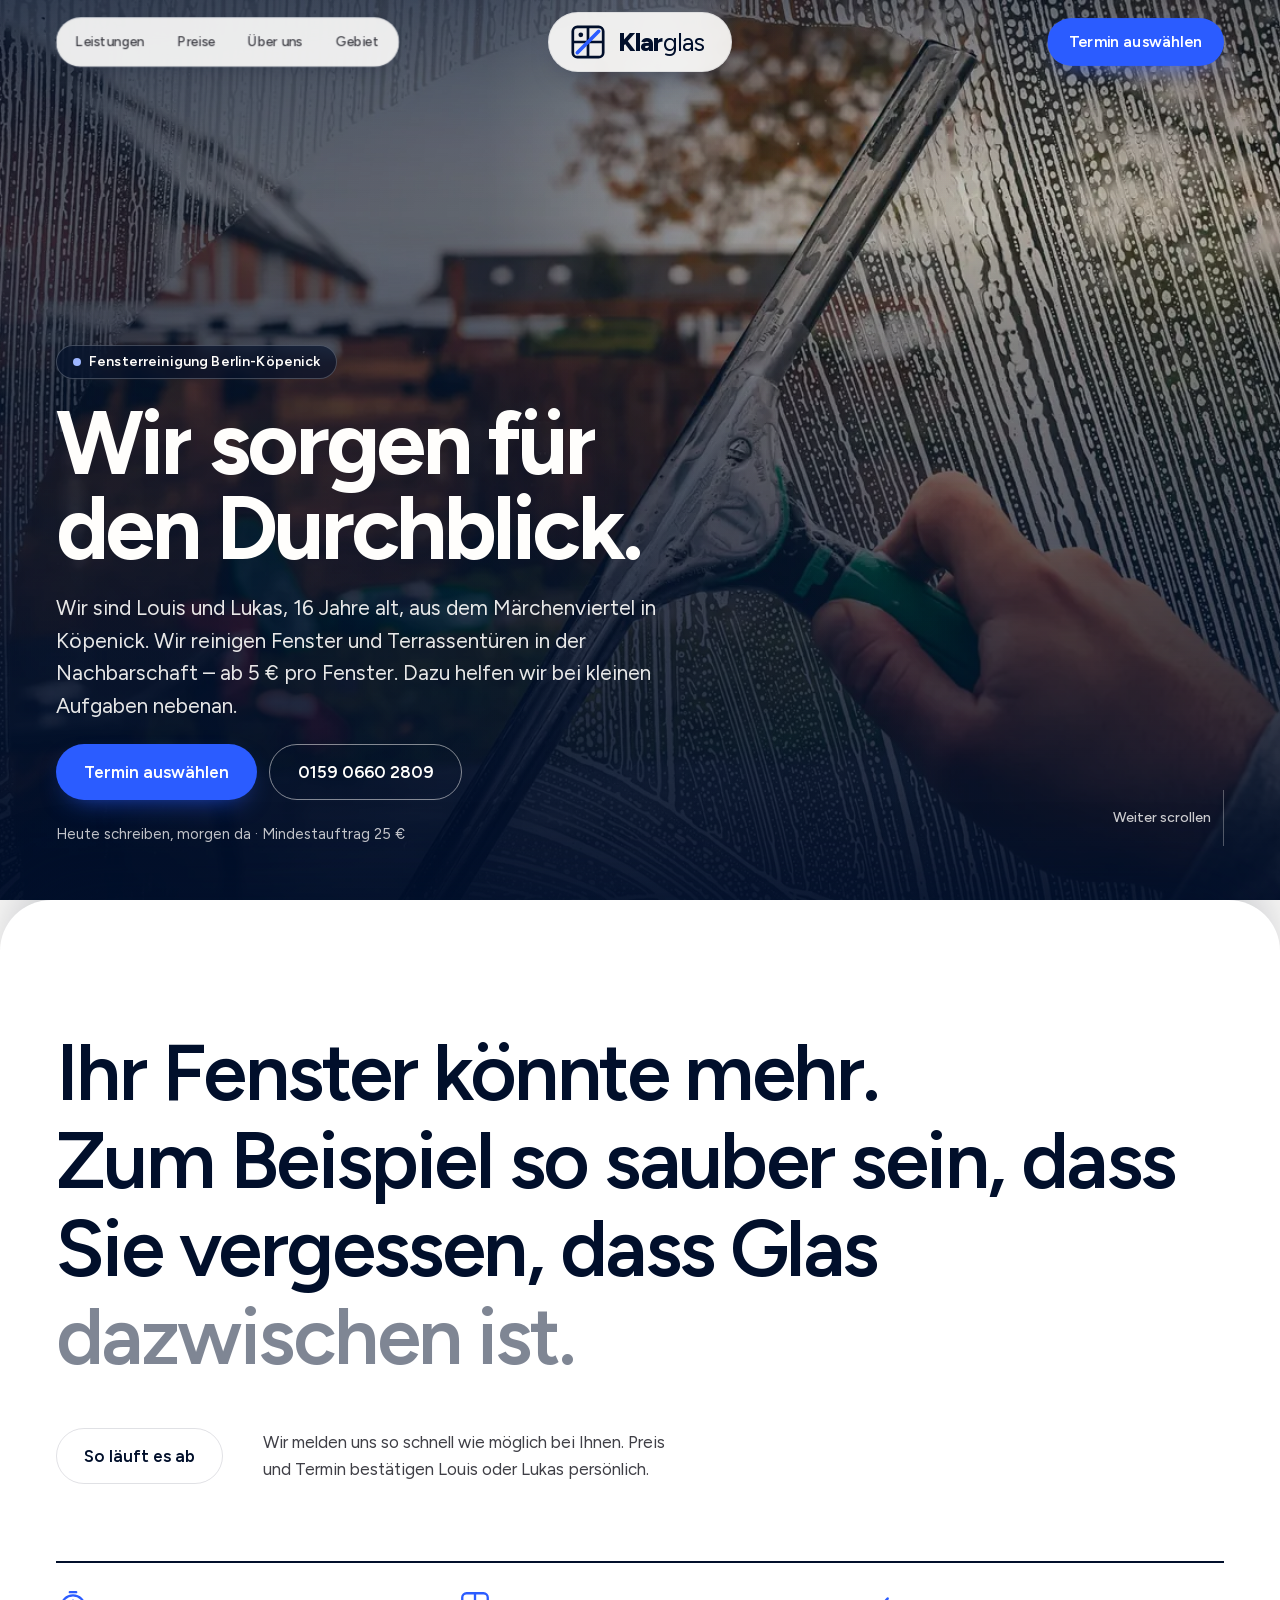
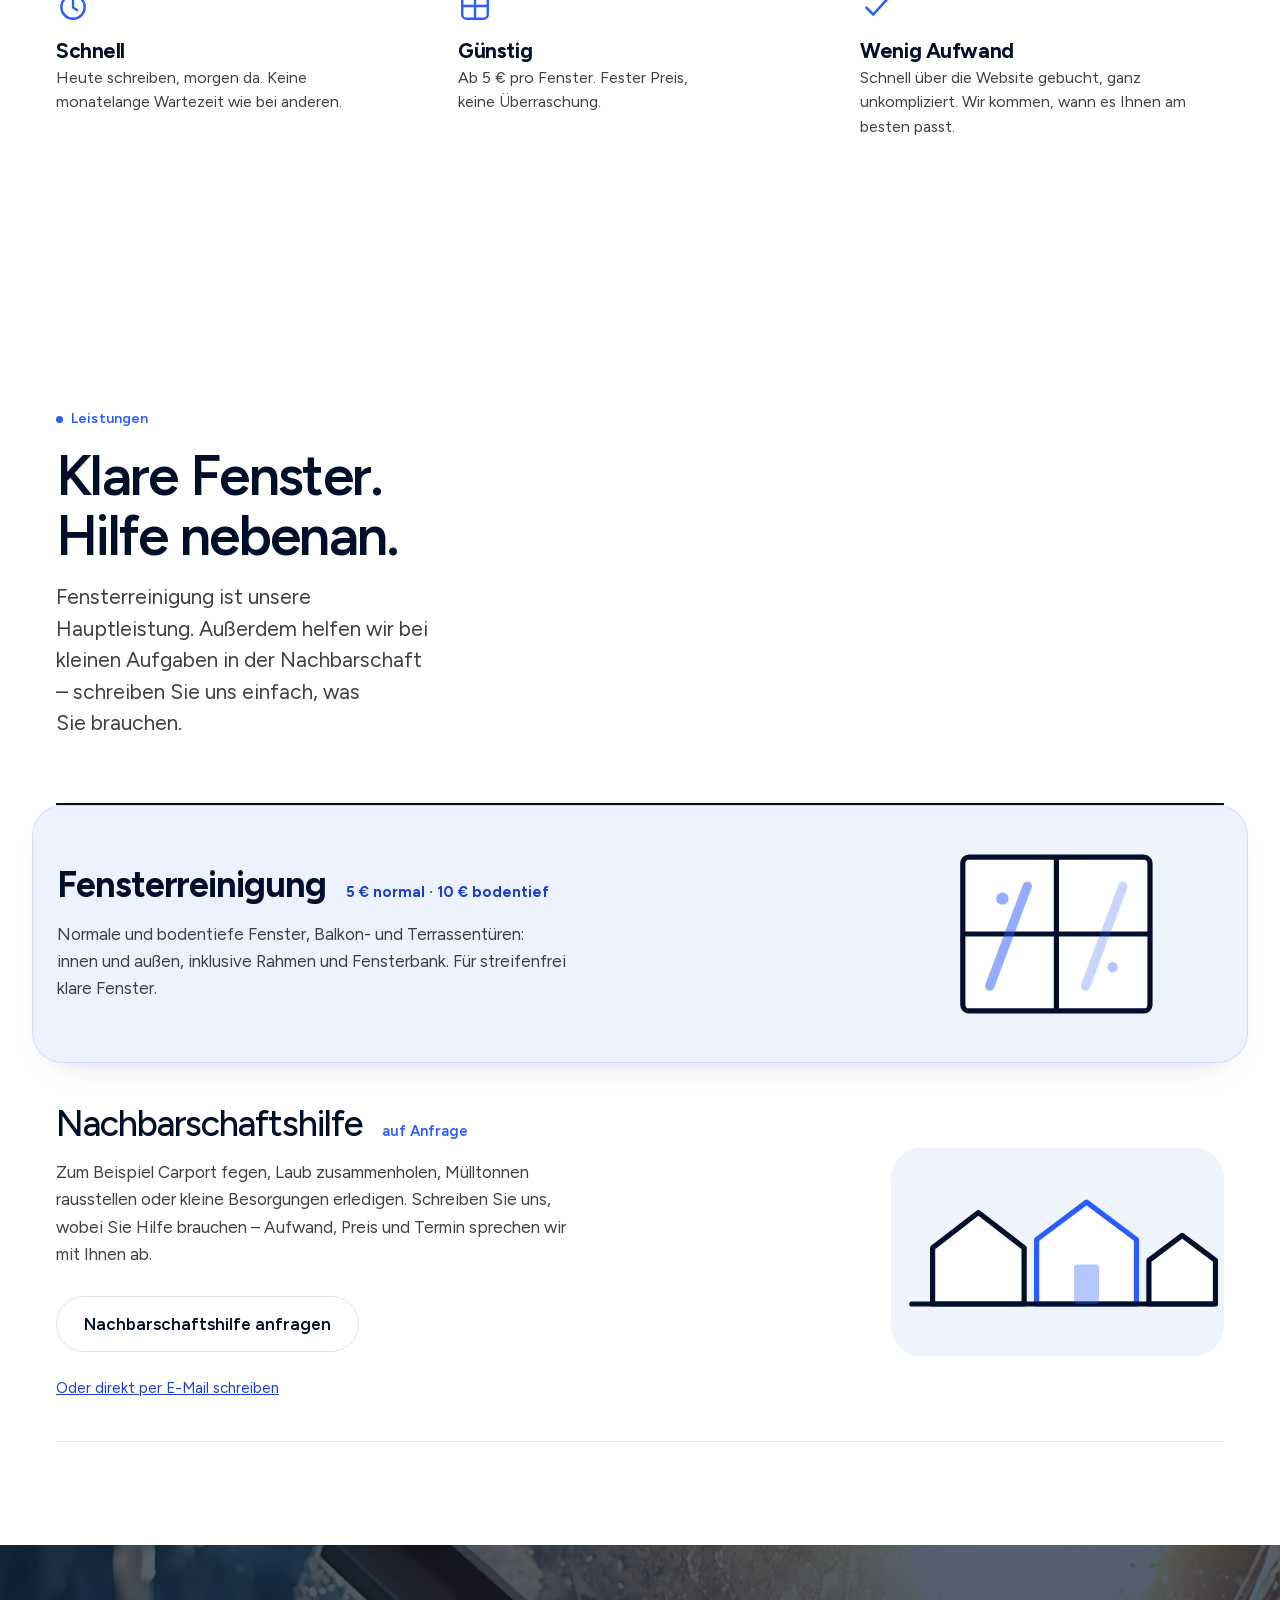
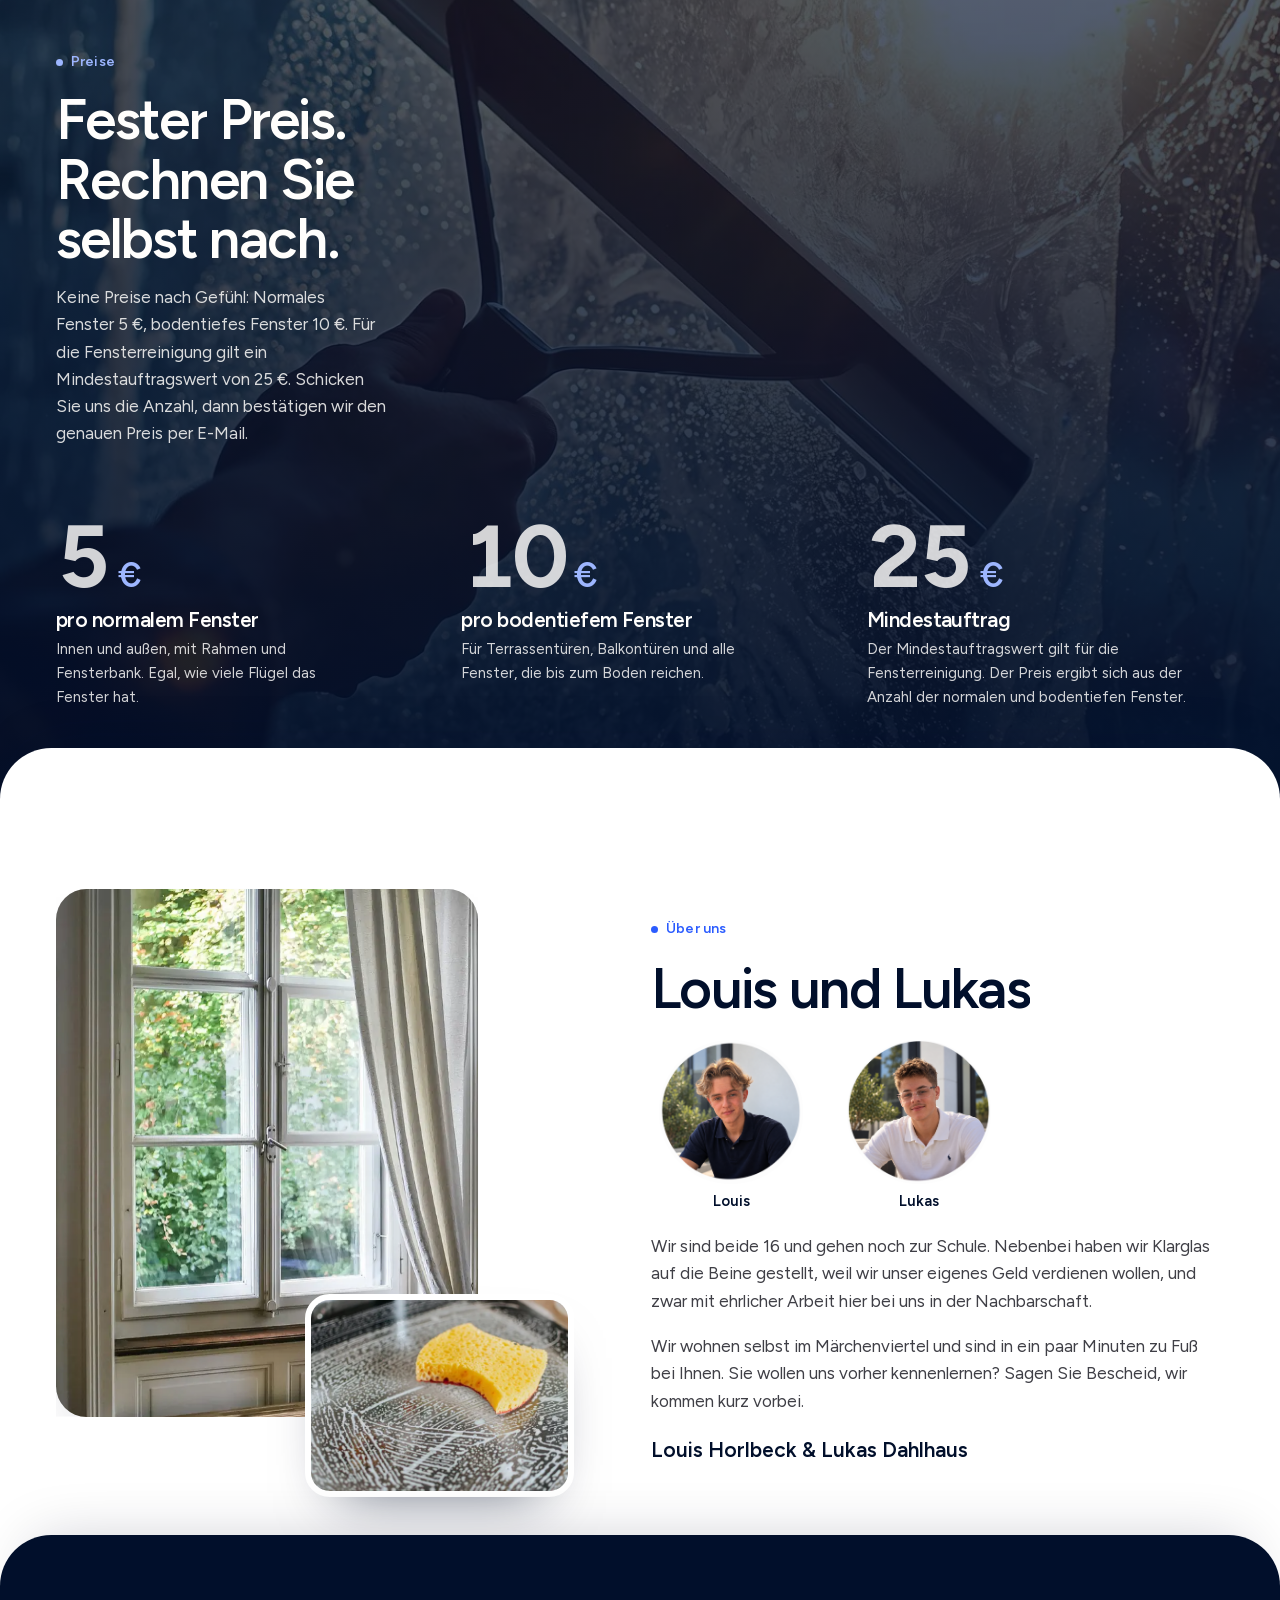
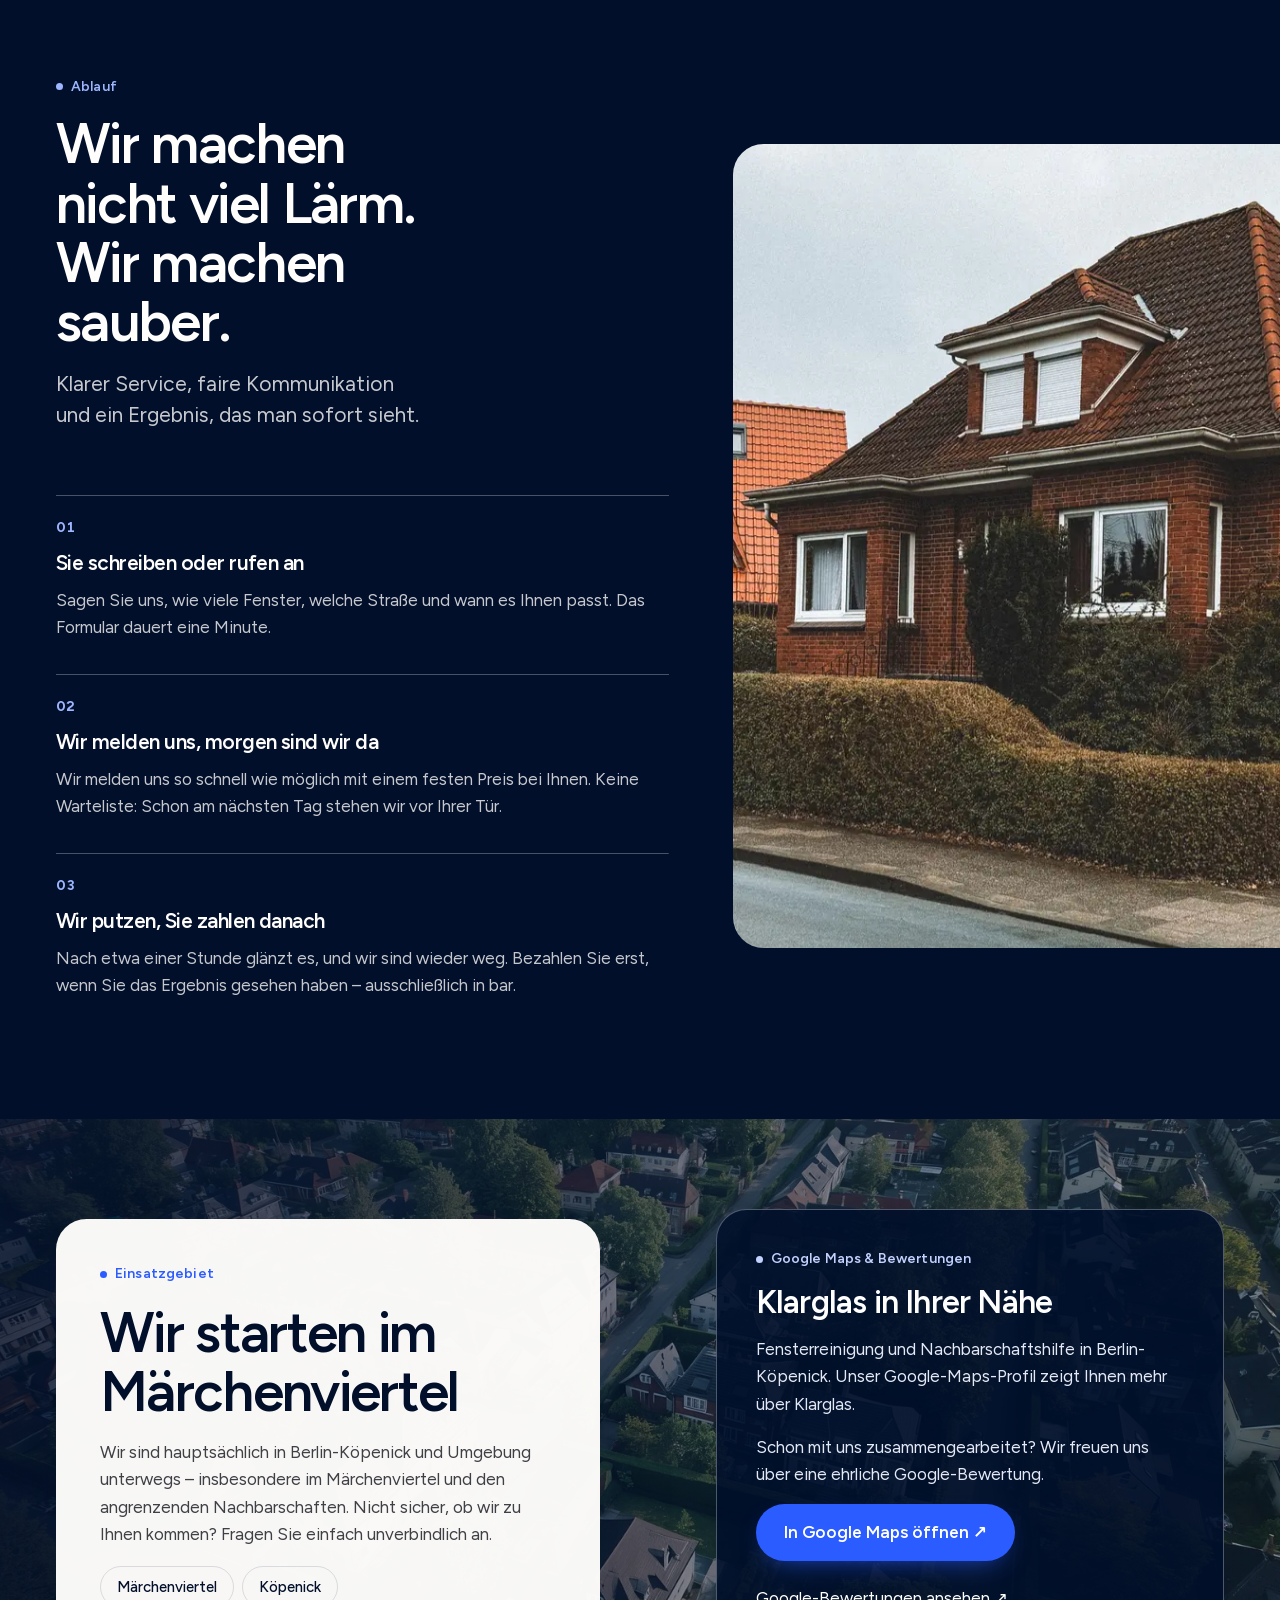
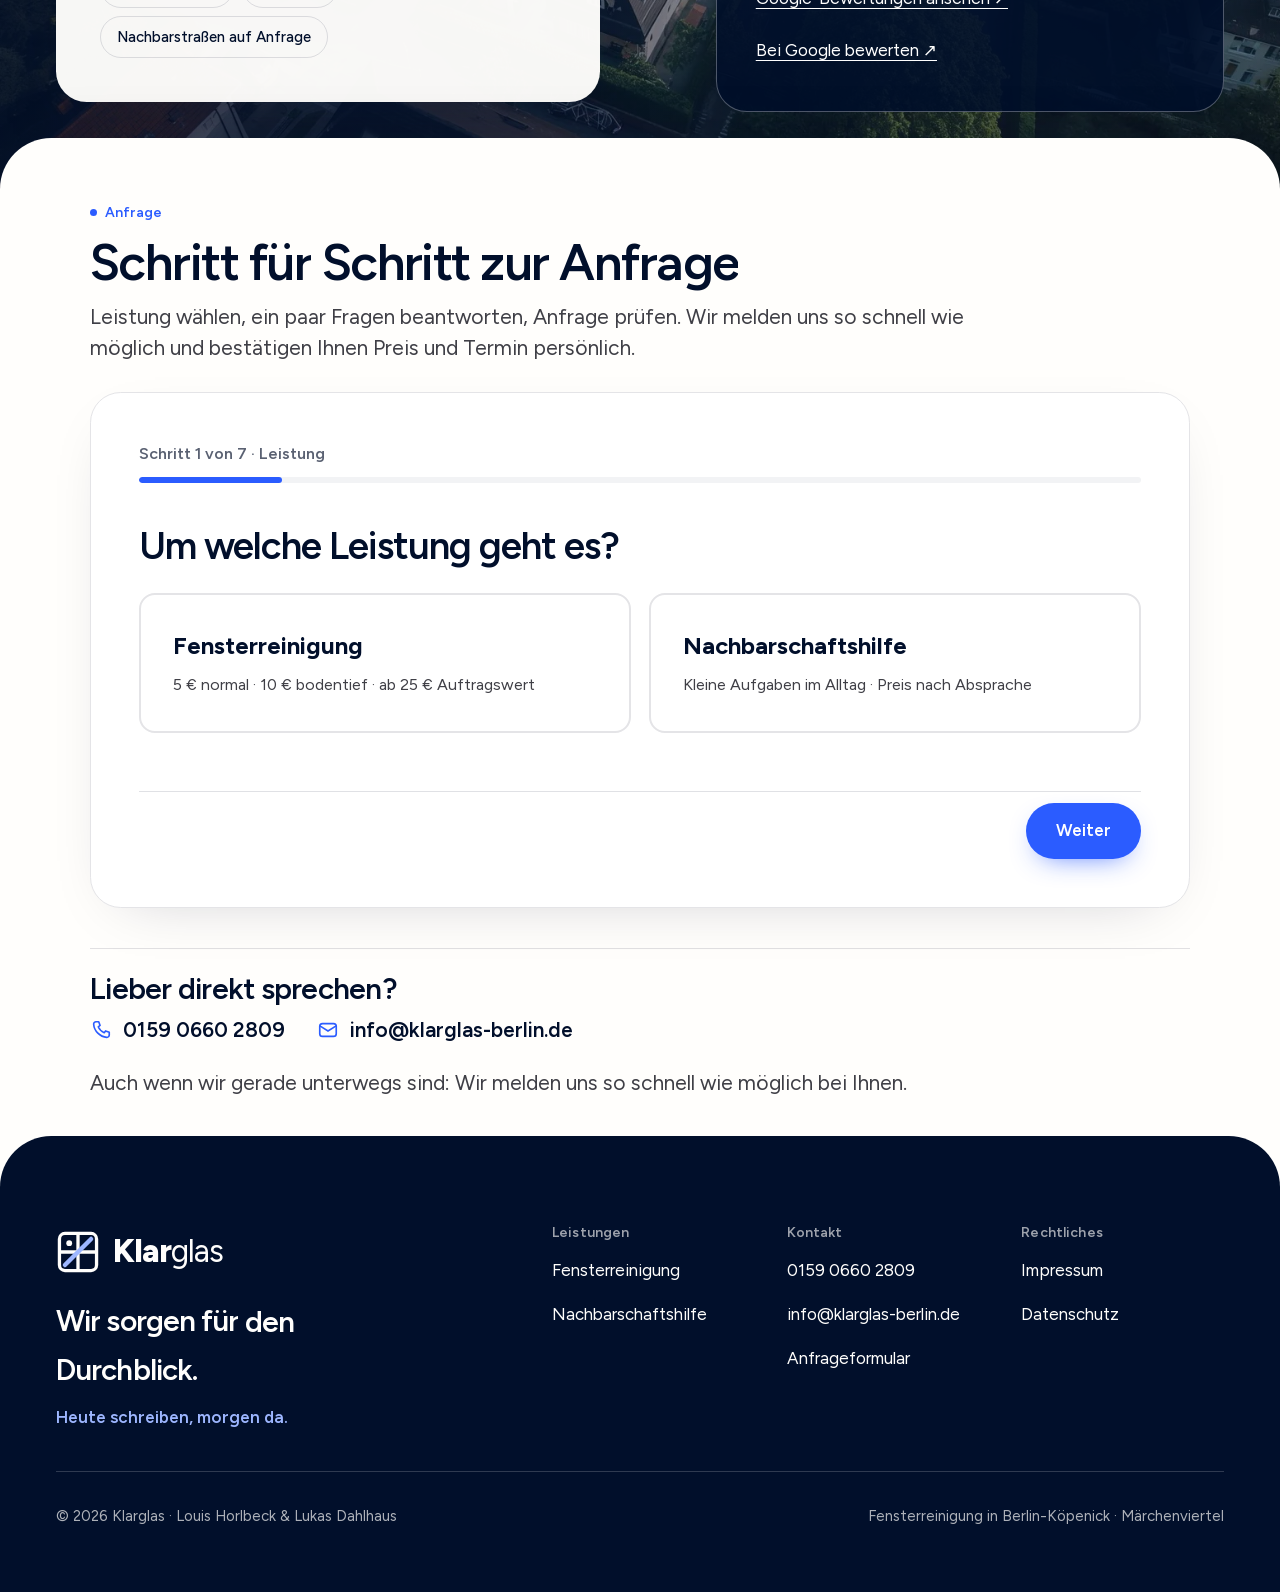
==== commit ed0dda22: "Add files via upload bewertung" ====
--- a/index.html
+++ b/index.html
@@ -51,7 +51,7 @@
       imagesizes="100vw"
       fetchpriority="high"
     />
-    <link rel="stylesheet" href="styles.css?v=20261021-schritte" />
+    <link rel="stylesheet" href="styles.css?v=20261021-layout" />
     <script>
       document.documentElement.classList.add("js");
       // Sicherheitsnetz: Lädt die Animation nicht, wird nach 3 s alles direkt gezeigt.
@@ -175,7 +175,7 @@
     "@id": "https://klarglas-berlin.de/#webseite"
   },
   "sameAs": [
-    "https://share.google/tRTTvKQQ9UAEieuOu"
+    "https://www.google.com/maps/place/Klarglas/@52.4685842,13.5242274,12z/data=!3m1!4b1!4m6!3m5!1s0x4bf5def290909f81:0xa41f0b15c64f2728!8m2!3d52.4686128!4d13.6066278!16s%2Fg%2F11zzv20k2k"
   ]
 }
     </script>
@@ -703,17 +703,21 @@
             </div>
           </div>
           <aside class="area__profile" aria-labelledby="google-profil-titel">
-            <span class="tag">Auch bei Google</span>
+            <span class="tag">Google Maps &amp; Bewertungen</span>
             <h3 id="google-profil-titel">Klarglas in Ihrer Nähe</h3>
             <p>Fensterreinigung und Nachbarschaftshilfe in Berlin-Köpenick.
-              Lernen Sie uns auch über unser Google-Unternehmensprofil kennen.</p>
-            <p>Dort finden Sie unseren Eintrag und können Ihre Erfahrungen mit uns teilen.</p>
-            <a class="btn btn--primary" href="https://share.google/tRTTvKQQ9UAEieuOu" target="_blank" rel="noopener noreferrer">Klarglas bei Google ansehen ↗</a>
+              Unser Google-Maps-Profil zeigt Ihnen mehr über Klarglas.</p>
+            <p>Schon mit uns zusammengearbeitet? Wir freuen uns über eine ehrliche Google-Bewertung.</p>
+            <a class="btn btn--primary" href="https://www.google.com/maps/place/Klarglas/@52.4685842,13.5242274,12z/data=!3m1!4b1!4m6!3m5!1s0x4bf5def290909f81:0xa41f0b15c64f2728!8m2!3d52.4686128!4d13.6066278!16s%2Fg%2F11zzv20k2k" target="_blank" rel="noopener noreferrer">In Google Maps öffnen ↗</a>
+            <div class="area__review-links" aria-label="Google-Bewertungen">
+              <a href="https://www.google.com/maps/place/Klarglas/@52.4686128,13.6066278,12z/data=!4m8!3m7!1s0x4bf5def290909f81:0xa41f0b15c64f2728!8m2!3d52.4686128!4d13.6066278!9m1!1b1!16s%2Fg%2F11zzv20k2k" target="_blank" rel="noopener noreferrer">Google-Bewertungen ansehen ↗</a>
+              <a href="https://g.page/r/CSgnT8YVCx-kEBM/review" target="_blank" rel="noopener noreferrer">Bei Google bewerten ↗</a>
+            </div>
           </aside>
         </div>
       </section>
 
-      <section class="slab" id="anfrage">
+      <section class="slab slab--guided" id="anfrage">
         <div class="shell">
           <div class="section-head">
             <span class="tag" data-fade>Anfrage</span>
@@ -724,7 +728,7 @@
             </p>
           </div>
 
-          <div class="contact">
+          <div class="contact contact--guided">
             <form
               class="form"
               data-form
--- a/styles.css
+++ b/styles.css
@@ -2477,20 +2477,20 @@
 
 /* Anfrage in kurzen Schritten */
 .form-flow [hidden] { display: none !important; }
-.form-flow { padding: clamp(1.1rem, 3vw, 2rem); border: 1px solid var(--border); border-radius: var(--r-media); background: var(--white); }
+.form-flow { padding: clamp(1.25rem, 4vw, 3rem); gap: 1.5rem; min-width: 0; border: 1px solid var(--border); border-radius: var(--r-media); background: var(--white); box-shadow: 0 18px 60px -35px rgba(1,15,43,.25); }
 .form-flow__head { display: grid; gap: .65rem; }
-.form-flow__progress { color: var(--ink-3); font-size: .875rem; font-weight: 600; }
+.form-flow__progress { color: var(--ink-3); font-size: 1rem; font-weight: 600; }
 .form-flow progress { display: block; width: 100%; height: 6px; border: 0; border-radius: 99px; overflow: hidden; background: var(--surface); accent-color: var(--accent); }
 .form-flow progress::-webkit-progress-bar { background: var(--surface); }
 .form-flow progress::-webkit-progress-value { background: var(--accent); border-radius: 99px; }
 .form-flow progress::-moz-progress-bar { background: var(--accent); }
-.form-flow__step { display: grid; gap: 1.2rem; min-width: 0; padding-block: .7rem; }
-.form-flow__step h3 { font-size: clamp(1.4rem, 3vw, 1.8rem); line-height: 1.25; scroll-margin-top: 7rem; }
+.form-flow__step { display: grid; gap: 1.5rem; min-width: 0; min-height: 260px; align-content: start; padding-block: 1rem; }
+.form-flow__step h3 { font-size: clamp(1.65rem, 3vw, 2.5rem); line-height: 1.2; scroll-margin-top: 7rem; }
 .form-flow__hint { color: var(--ink-2); font-size: .9375rem; }
-.form-flow__choices { display: grid; gap: .85rem; }
-.form-flow__choice { display: grid; gap: .4rem; width: 100%; text-align: left; padding: 1.2rem; border: 2px solid var(--border); border-radius: 16px; color: var(--navy); background: var(--white); font: inherit; cursor: pointer; }
-.form-flow__choice strong { font-size: 1.0625rem; }
-.form-flow__choice span { font-size: .875rem; color: var(--ink-2); }
+.form-flow__choices { display: grid; gap: 1.1rem; }
+.form-flow__choice { display: grid; gap: .4rem; width: 100%; text-align: left; padding: clamp(1.25rem, 2.5vw, 2rem); min-height: 140px; align-content: center; border: 2px solid var(--border); border-radius: 16px; color: var(--navy); background: var(--white); font: inherit; cursor: pointer; }
+.form-flow__choice strong { font-size: clamp(1.15rem, 2vw, 1.5rem); }
+.form-flow__choice span { font-size: 1rem; color: var(--ink-2); }
 .form-flow__choice:hover, .form-flow__choice[aria-pressed="true"] { border-color: var(--accent); background: var(--accent-wash); }
 .form-flow__choice:focus-visible, .form-flow__edit:focus-visible { outline: 3px solid var(--accent); outline-offset: 3px; }
 .field.is-invalid .form-flow__choice { border-color: var(--error); }
@@ -2512,3 +2512,37 @@
 .area__profile .btn { justify-self: start; white-space: normal; text-align: center; }
 @media (min-width: 900px) { .area__layout { grid-template-columns: 1.2fr 1fr; gap: clamp(1.5rem, 4vw, 4rem); } }
 @media (max-width: 380px) { .form-flow__nav .btn { padding-inline: .85rem; font-size: .9rem; } }
+
+
+/* Das Anfrageformular bekommt eine eigene, breite Bühne. */
+.contact.contact--guided { grid-template-columns: minmax(0, 1fr); width: 100%; max-width: 1100px; margin-inline: auto; gap: 2.5rem; }
+.shell.contact--guided { width: min(1100px, calc(100% - var(--bleed) * 2)); }
+.contact--guided > .aside { padding-top: 1.5rem; border-top: 1px solid var(--line); gap: 2rem; }
+.contact--guided > .aside > div:only-child { grid-column: 1 / -1; }
+.contact--guided .aside__media { max-height: 230px; }
+.slab--guided { padding-top: clamp(3rem, 5vw, 4.5rem); }
+#anfrage .section-head { max-width: 1100px; margin: 0 auto 1.75rem; gap: .7rem; }
+#anfrage .section-head h2 { font-size: clamp(2rem, 4vw, 3.25rem); }
+#anfrage .section-head .lede { max-width: 64ch; }
+.pagehead--guided { padding-top: clamp(6.5rem, 10vw, 8rem); padding-bottom: 1.5rem; }
+.pagehead--guided .section-head { max-width: 1100px; margin: 0 auto; gap: .75rem; }
+.pagehead--guided h1 { font-size: clamp(2rem, 4vw, 3.25rem); }
+.pagehead--guided .lede { max-width: 68ch; }
+.pagehead--guided + .slab--guided { margin-top: 0; padding-top: 1rem; }
+.form-flow .field > label { font-size: 1rem; }
+.form-flow .field input, .form-flow .field select { min-height: 60px; font-size: 1.125rem; }
+.form-flow .field textarea { min-height: 150px; font-size: 1.125rem; }
+.form-flow__nav .btn { min-height: 56px; padding-inline: 1.8rem; }
+.area__review-links { display: flex; flex-wrap: wrap; gap: .5rem 1.25rem; }
+.area__review-links a { display: inline-flex; align-items: center; min-height: 44px; color: var(--white); text-underline-offset: .25em; }
+@media (min-width: 700px) {
+  .form-flow__choices { grid-template-columns: repeat(2, minmax(0, 1fr)); }
+  .contact--guided > .aside { grid-template-columns: repeat(2, minmax(0, 1fr)); }
+  .contact--guided > .aside > .aside__media { grid-row: span 2; }
+  .contact--guided .directlist { display: flex; flex-wrap: wrap; column-gap: 2rem; }
+}
+@media (max-width: 699px) {
+  .form-flow__step { min-height: 0; }
+  .form-flow__choice { min-height: 110px; }
+  .form-flow__nav .btn { padding-inline: 1rem; }
+}
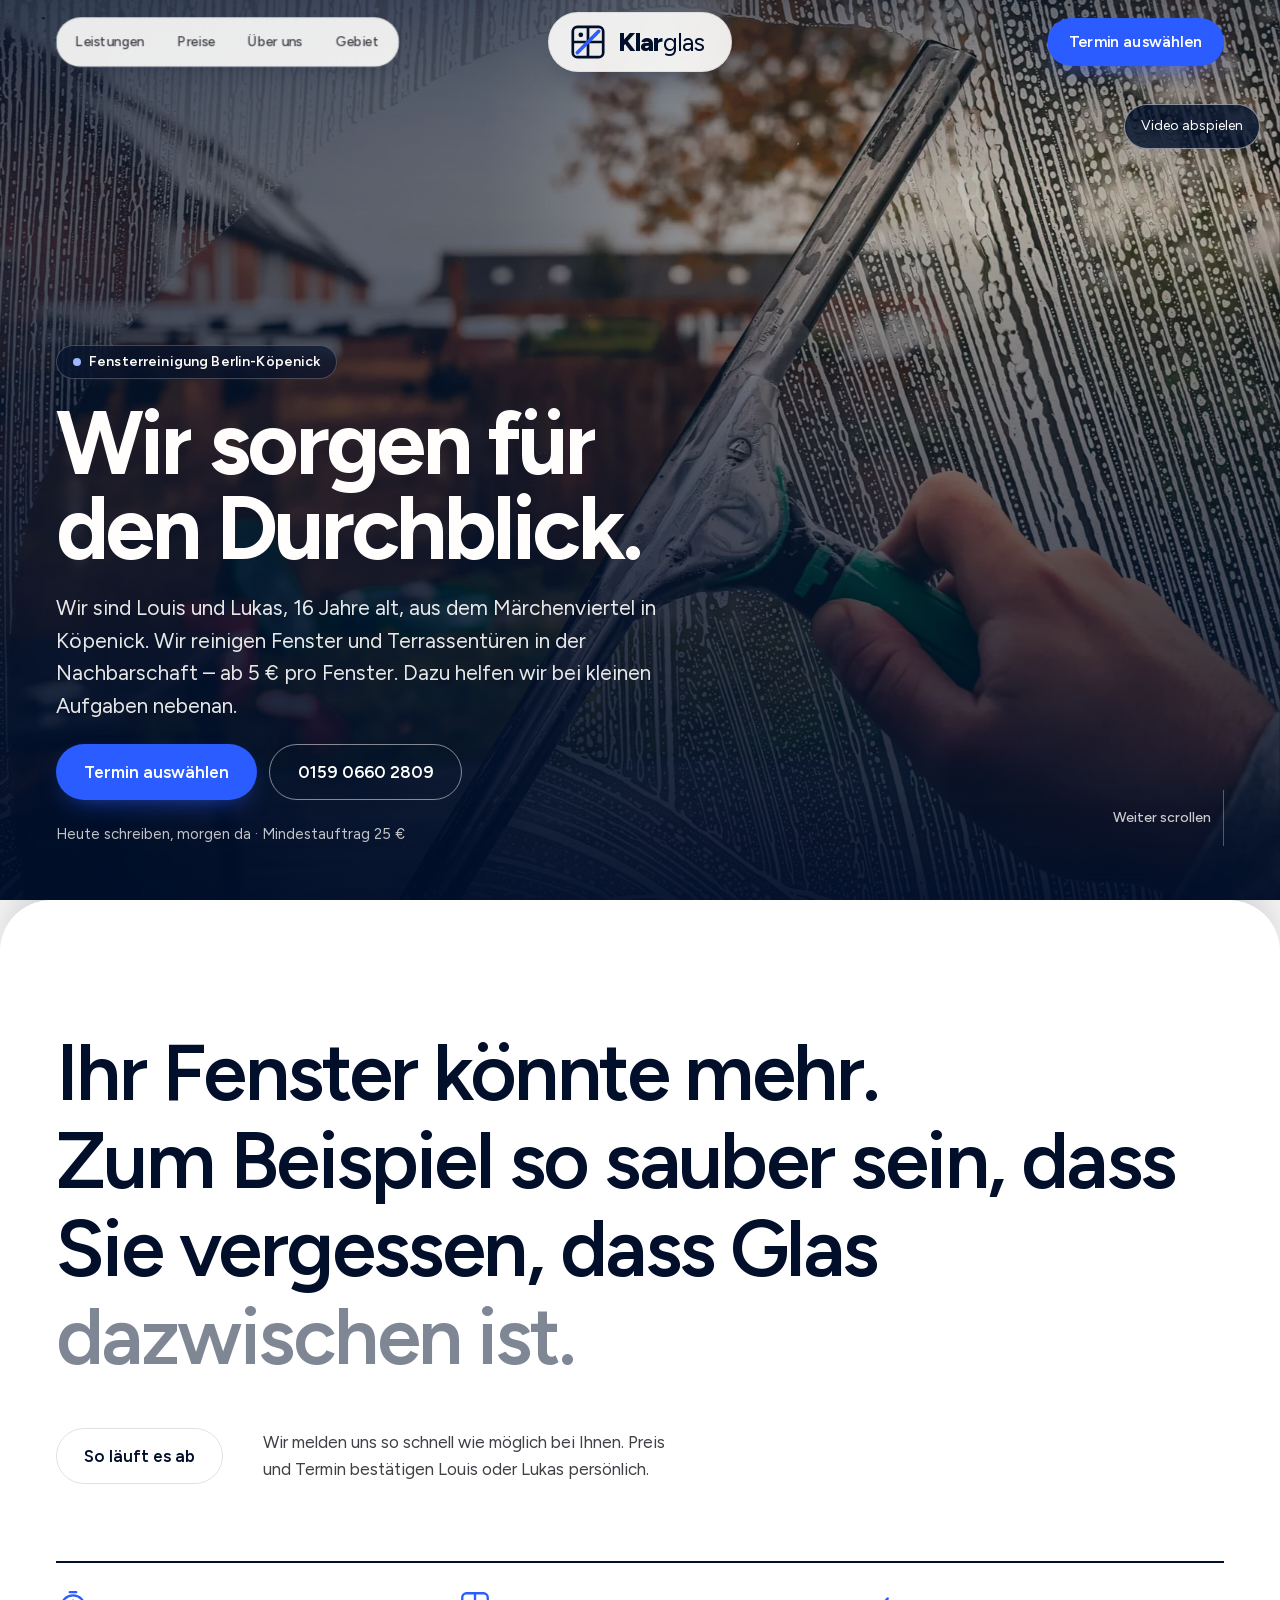
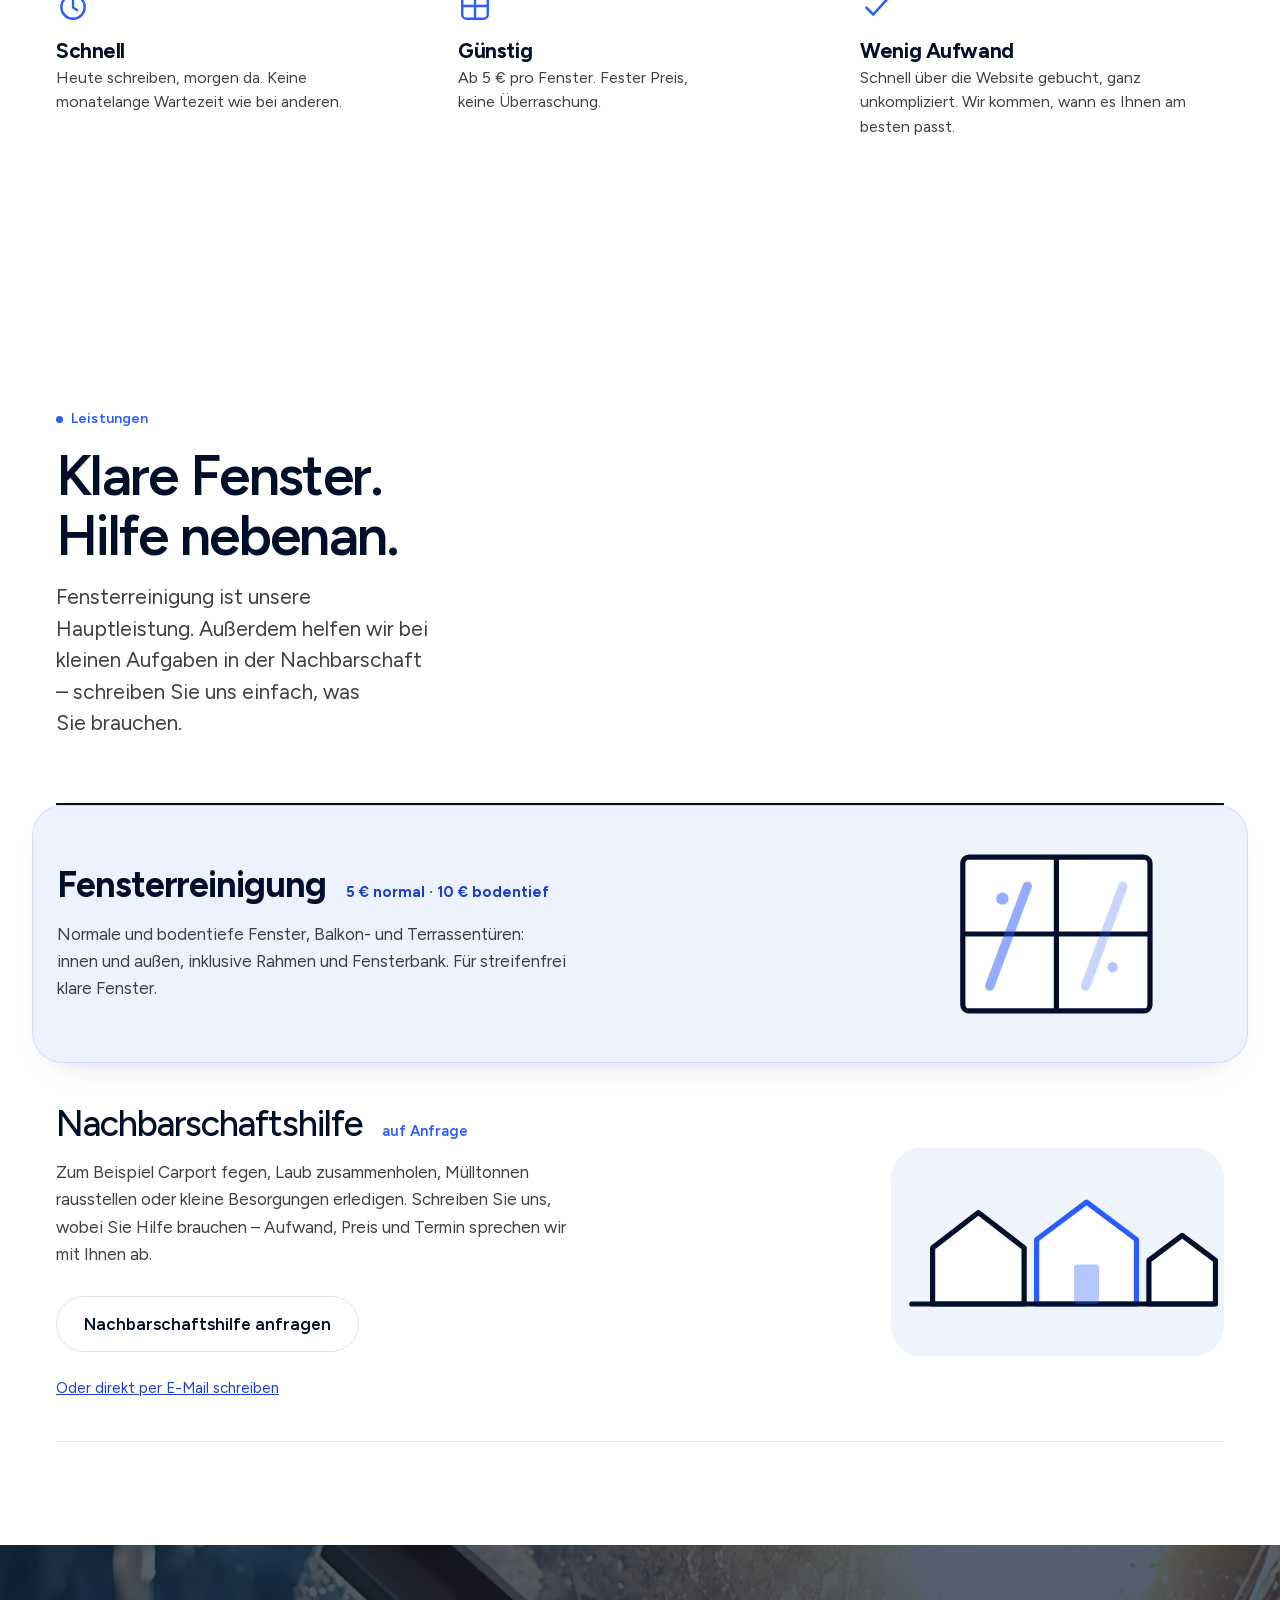
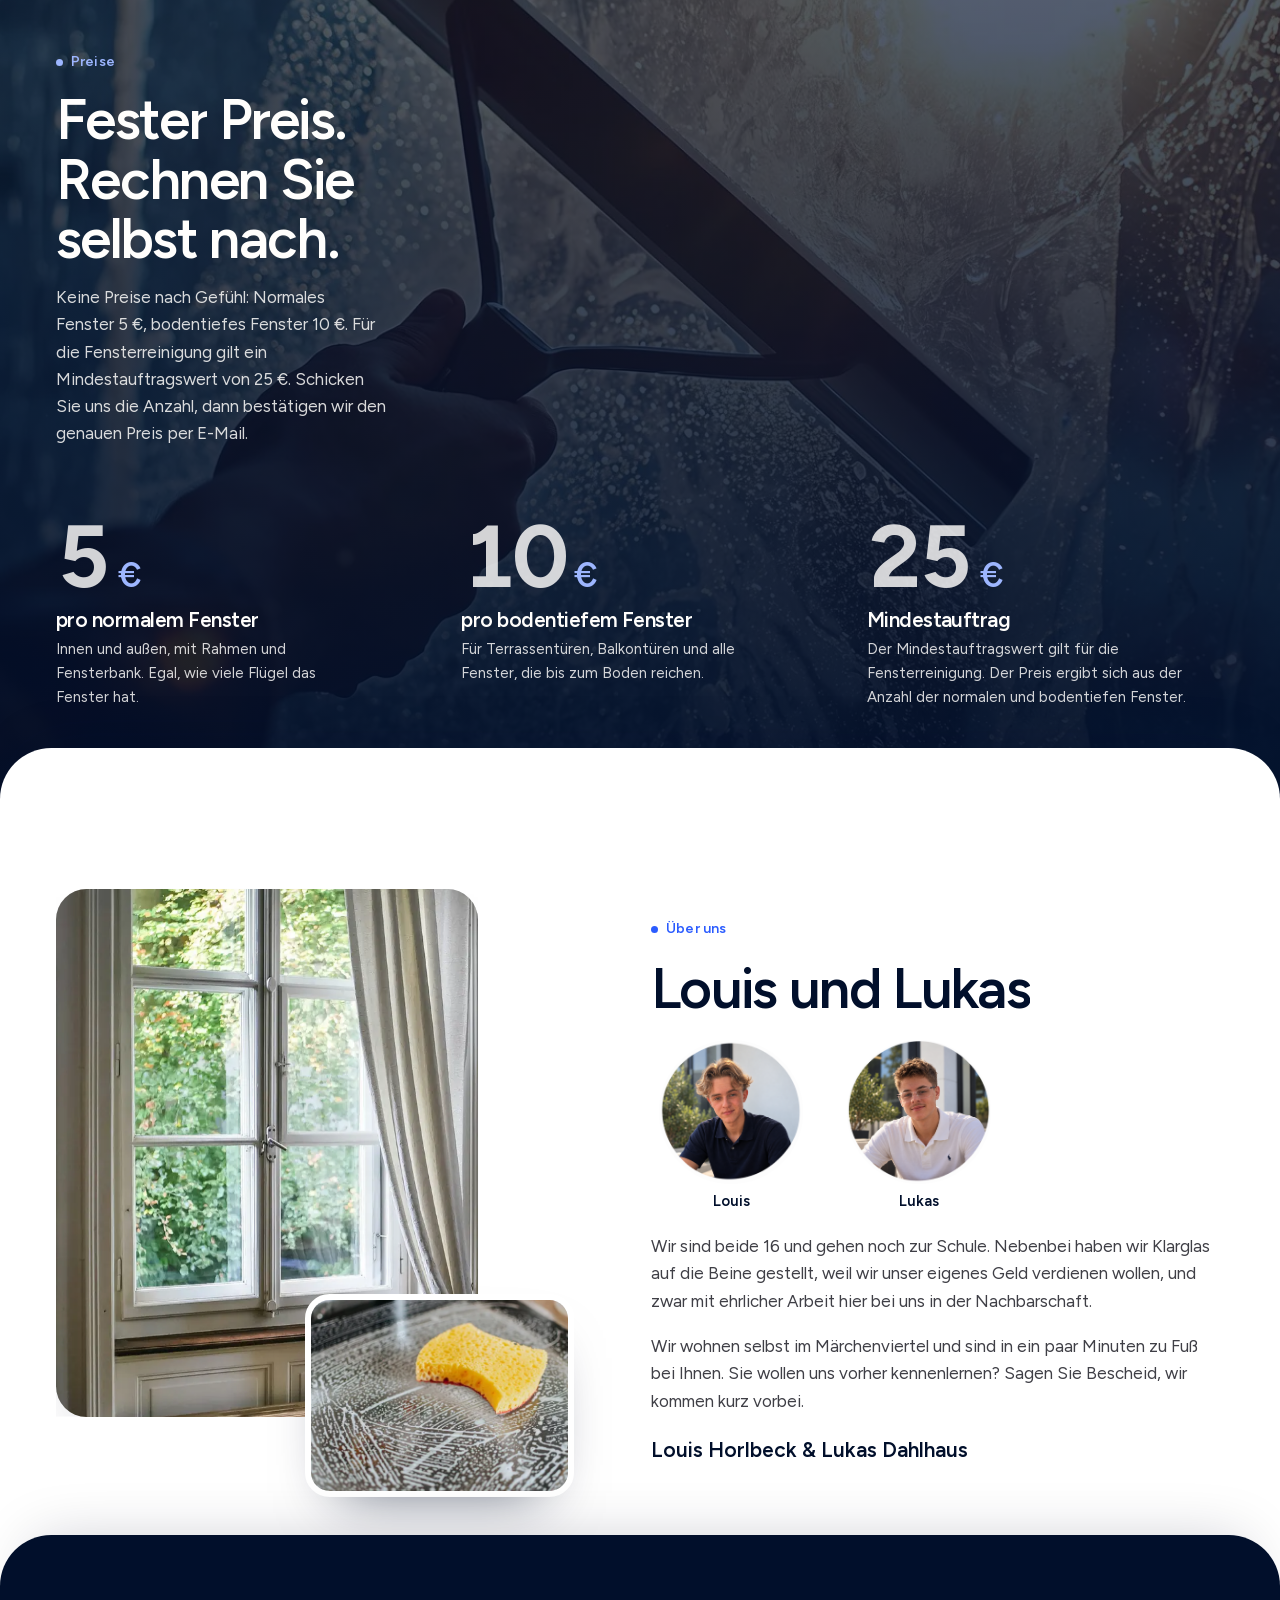
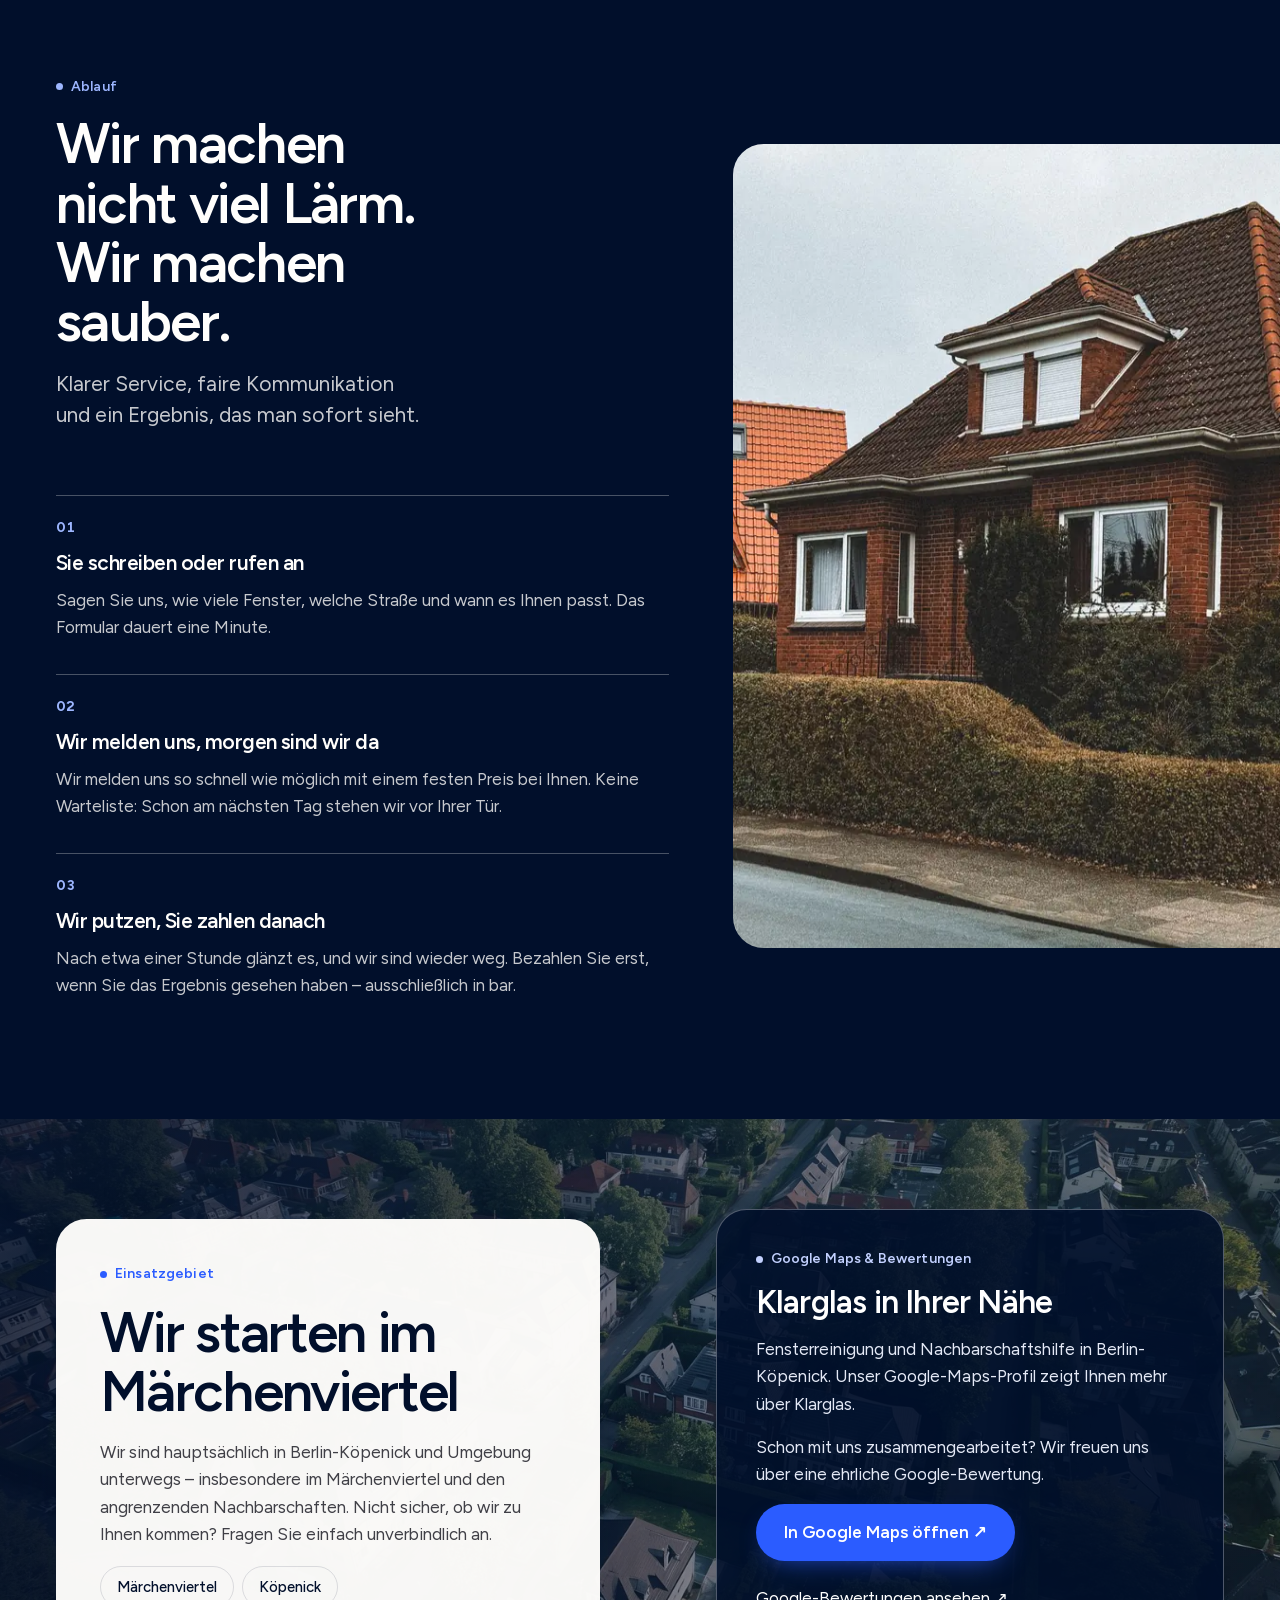
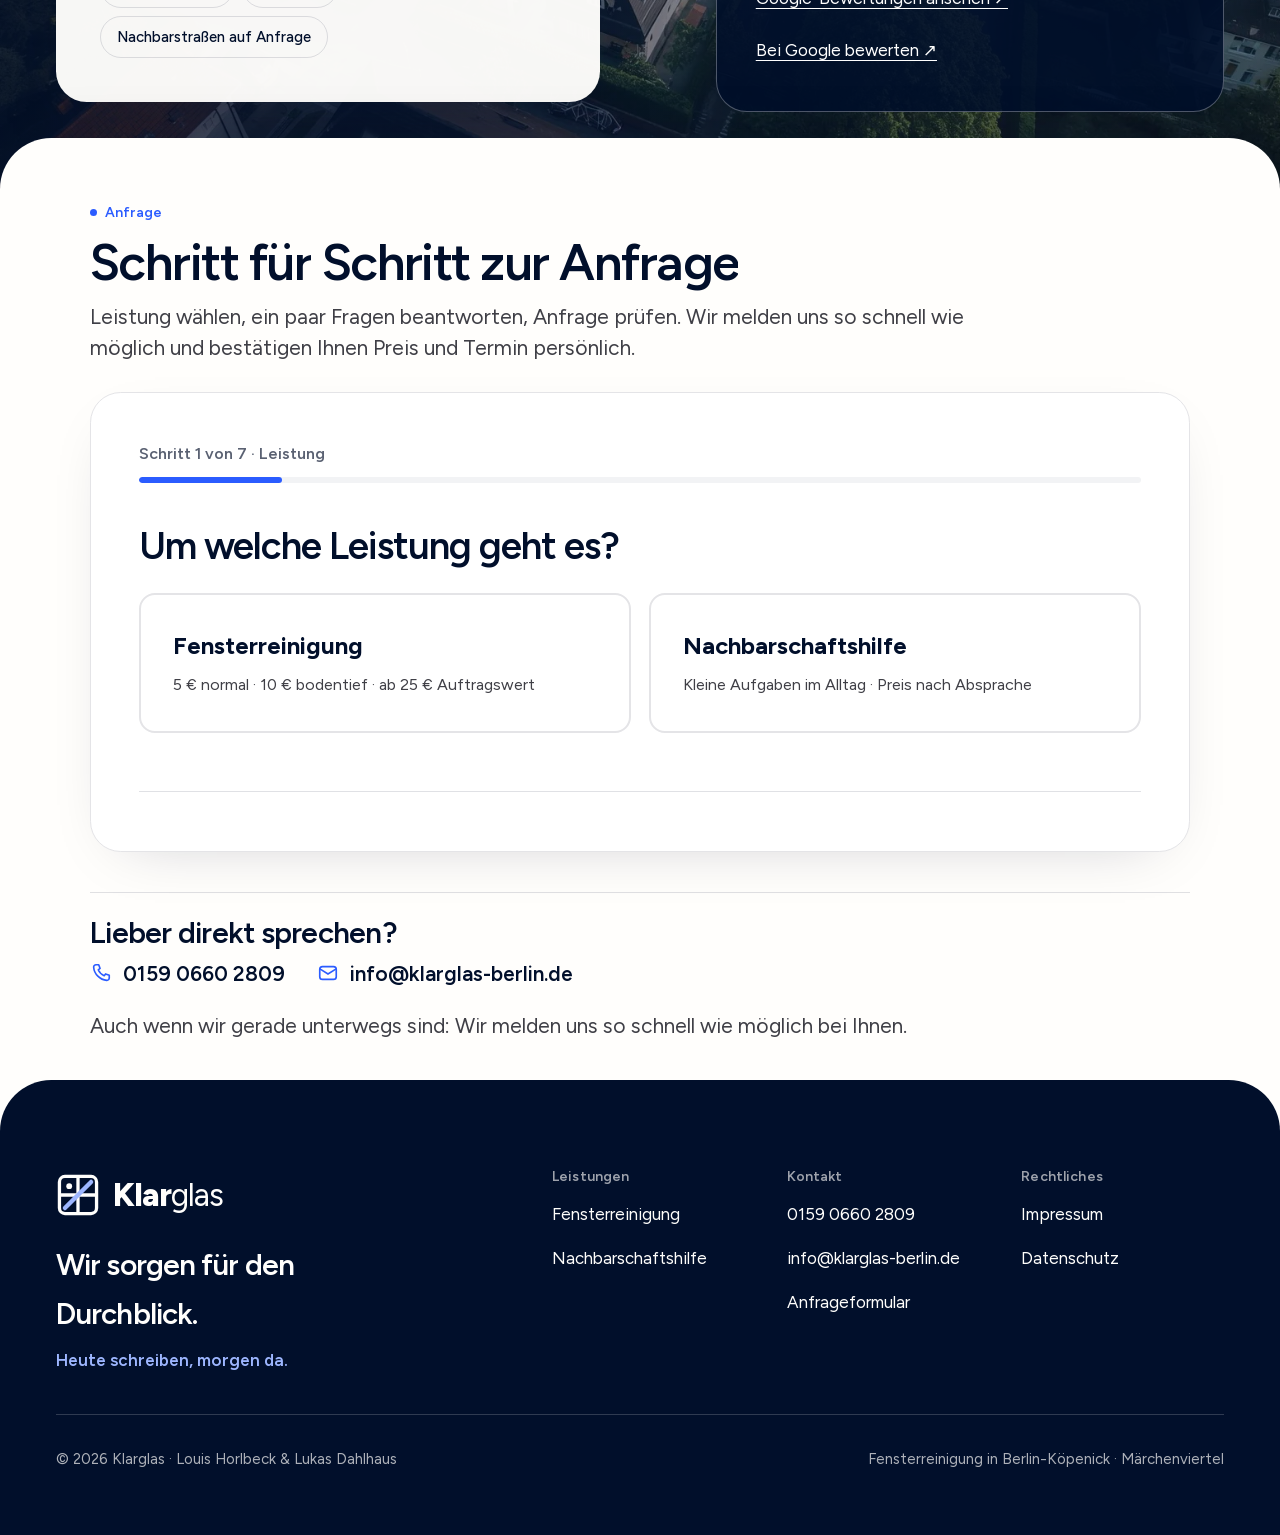
==== commit e2be1283: "Add files via upload web ideo" ====
--- a/index.html
+++ b/index.html
@@ -51,7 +51,7 @@
       imagesizes="100vw"
       fetchpriority="high"
     />
-    <link rel="stylesheet" href="styles.css?v=20261021-layout" />
+    <link rel="stylesheet" href="styles.css?v=20261025-video" />
     <script>
       document.documentElement.classList.add("js");
       // Sicherheitsnetz: Lädt die Animation nicht, wird nach 3 s alles direkt gezeigt.
@@ -282,7 +282,8 @@
     <main id="main">
       <section class="hero" aria-labelledby="hero-titel">
         <div class="hero__stage">
-          <picture class="hero__media">
+          <div class="hero__media">
+            <picture>
             <source
               media="(min-aspect-ratio: 1/1)"
               srcset="
@@ -302,9 +303,15 @@
               height="2000"
               fetchpriority="high"
               decoding="async"
-              alt="Fensterreinigung: Ein Abzieher zieht eine saubere Bahn durch die eingeseifte Scheibe, dahinter ein Garten mit Holzzaun und Nachbarhäusern."
+              alt=""
             />
           </picture>
+            <video class="hero__video" data-hero-video muted loop playsinline
+              preload="none" poster="hero-quer-1920.webp" aria-hidden="true"
+              tabindex="-1" disablepictureinpicture>
+              <source src="klarglas-nachbarschaft-web-1080p.mp4" type="video/mp4" />
+            </video>
+          </div>
           <div
             class="hero__frost"
             aria-hidden="true"
@@ -318,6 +325,8 @@
           <div class="hero__dim" aria-hidden="true"></div>
         </div>
 
+        <button type="button" class="hero__video-toggle" data-hero-video-toggle
+          aria-label="Hintergrundvideo abspielen" aria-pressed="false" hidden>Video abspielen</button>
         <div class="shell hero__content">
           <div class="hero__copy">
             <h1 class="hero__badge" id="hero-titel" data-hero-in>Fensterreinigung Berlin-Köpenick</h1>
@@ -994,6 +1003,6 @@
     <script src="ScrollTrigger.min.js" defer></script>
     <script src="CustomEase.min.js" defer></script>
     <script src="lenis.min.js" defer></script>
-    <script src="main.js?v=20261021-schritte" defer></script>
+    <script src="main.js?v=20261025-video-auswahl" defer></script>
   </body>
 </html>
--- a/styles.css
+++ b/styles.css
@@ -622,6 +622,7 @@
 
 .hero__media,
 .hero__media img,
+.hero__media video,
 .hero__frost,
 .hero__shade,
 .hero__dim {
@@ -631,7 +632,8 @@
   height: 100%;
 }
 
-.hero__media img {
+.hero__media img,
+.hero__media video {
   object-fit: cover;
   object-position: 50% 45%;
 }
@@ -2546,3 +2548,17 @@
   .form-flow__choice { min-height: 110px; }
   .form-flow__nav .btn { padding-inline: 1rem; }
 }
+
+/* Video ersetzt das Hero-Foto; das Standbild bleibt als Rückfallebene. */
+.hero__video { opacity: 0; pointer-events: none; transition: opacity .35s ease; }
+.hero__video.is-ready { opacity: 1; }
+.hero__video-toggle {
+  position: absolute; top: calc(6.5rem + env(safe-area-inset-top, 0px));
+  right: max(1.25rem, calc((100vw - 1280px) / 2)); z-index: 2;
+  min-height: 44px; padding: .65rem 1rem; border: 1px solid rgba(255,255,255,.5);
+  border-radius: 999px; background: rgba(1,15,43,.8); color: #fff;
+  font: inherit; font-size: .875rem; cursor: pointer;
+}
+.hero__video-toggle[hidden] { display: none; }
+.hero__video-toggle:focus-visible { outline: 3px solid #fff; outline-offset: 4px; }
+@media (prefers-reduced-motion: reduce) { .hero__video { transition: none; } }
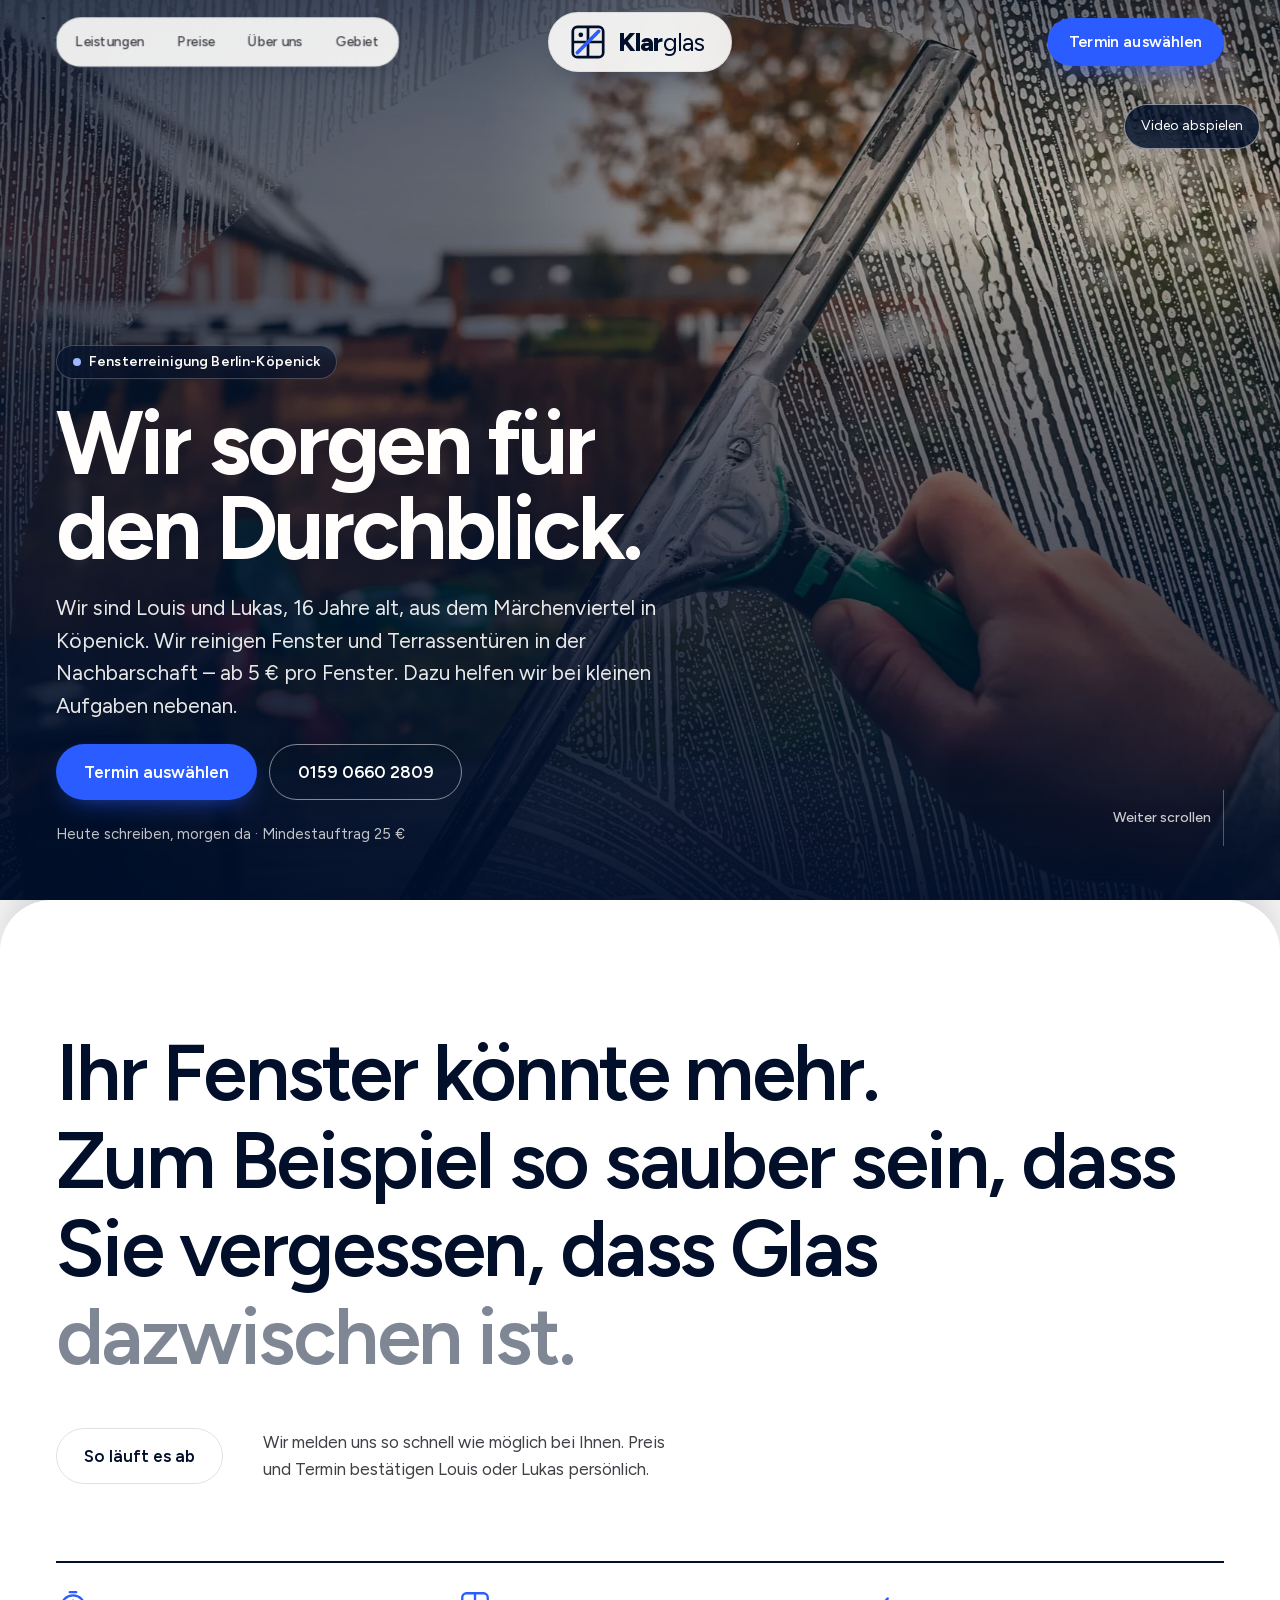
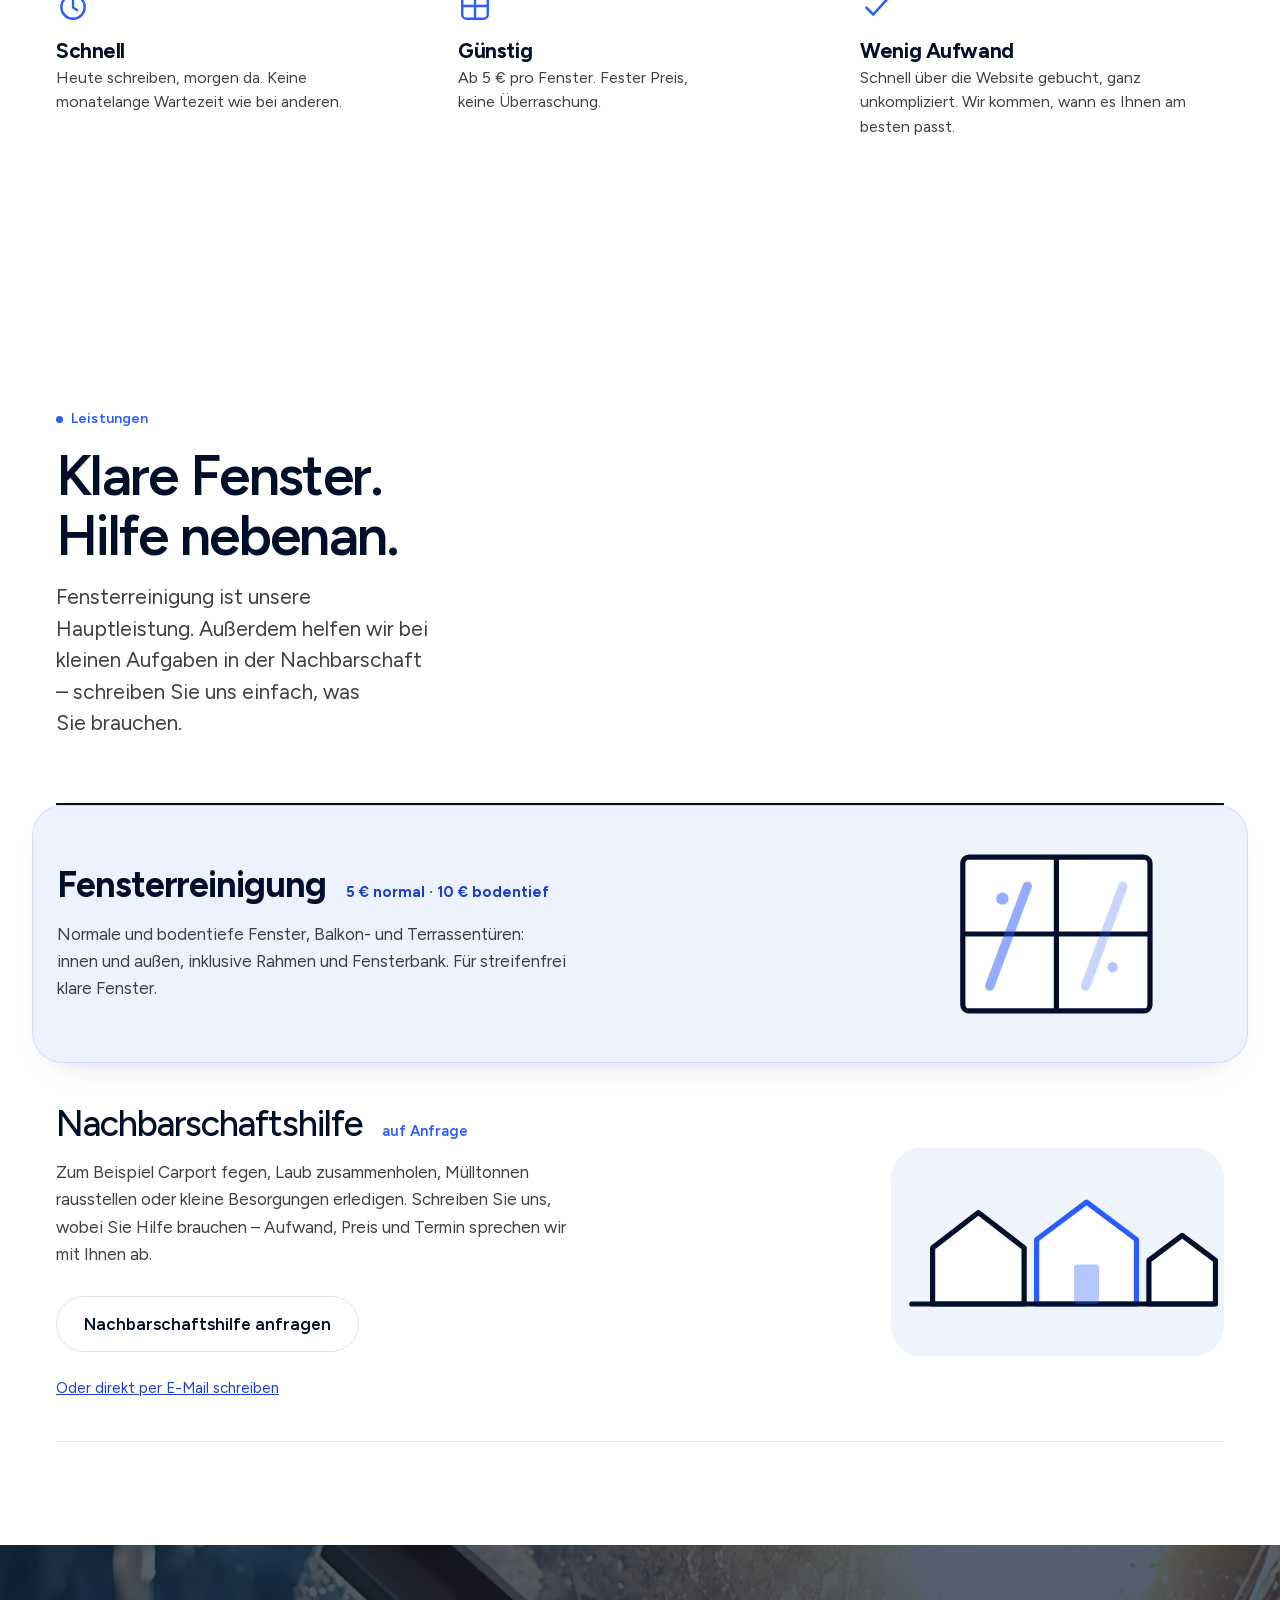
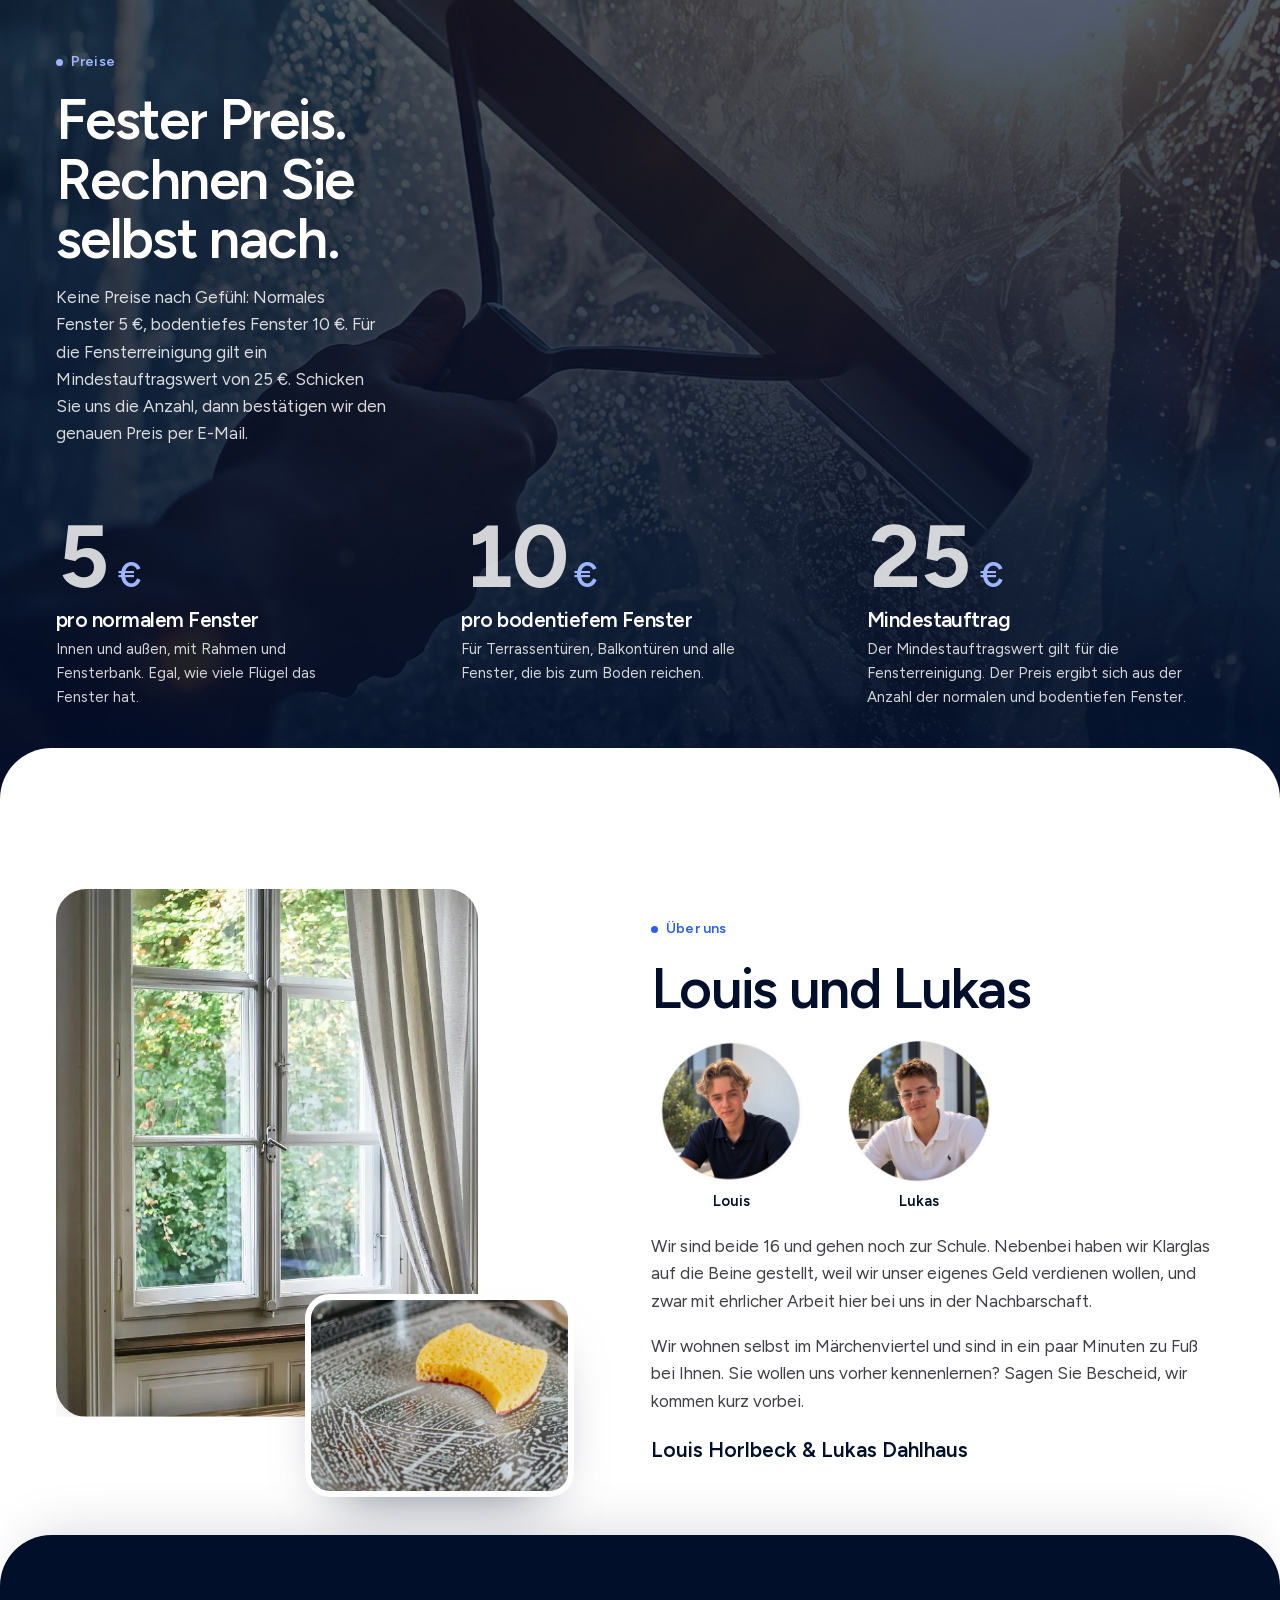
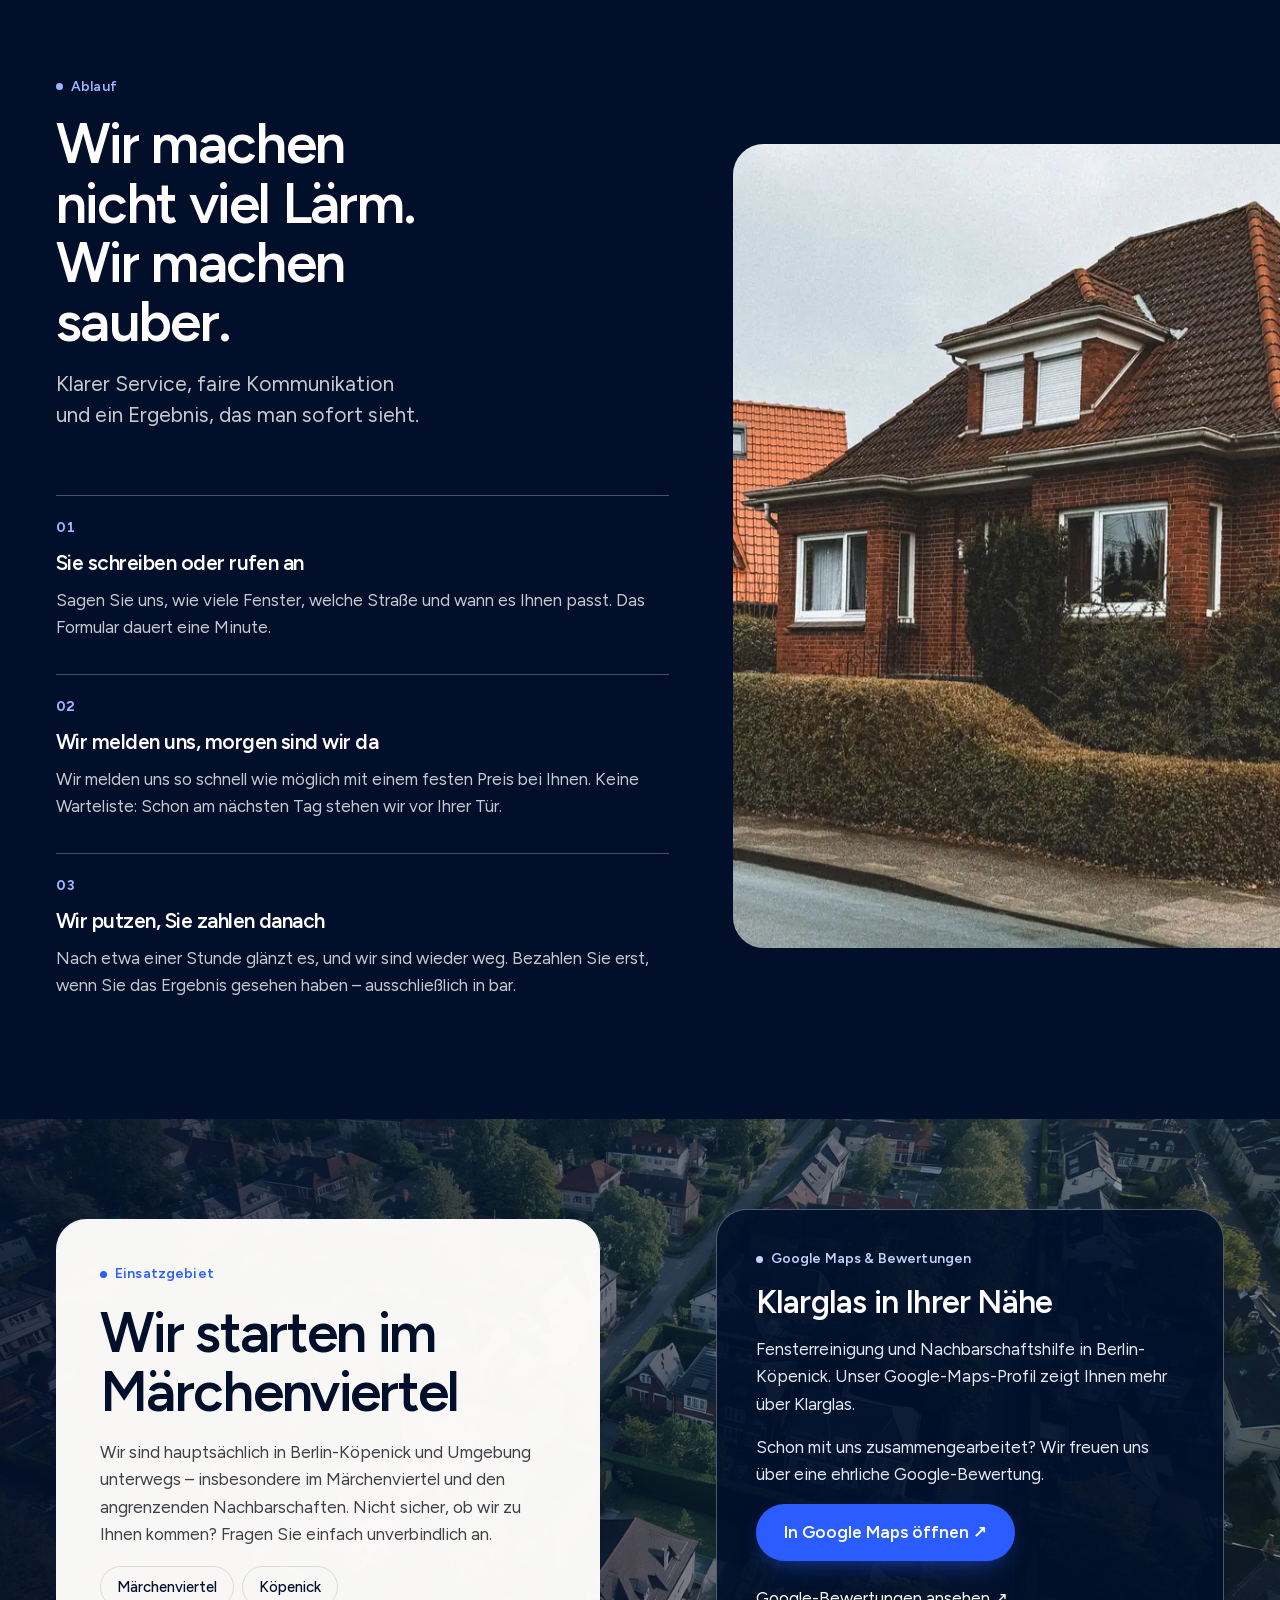
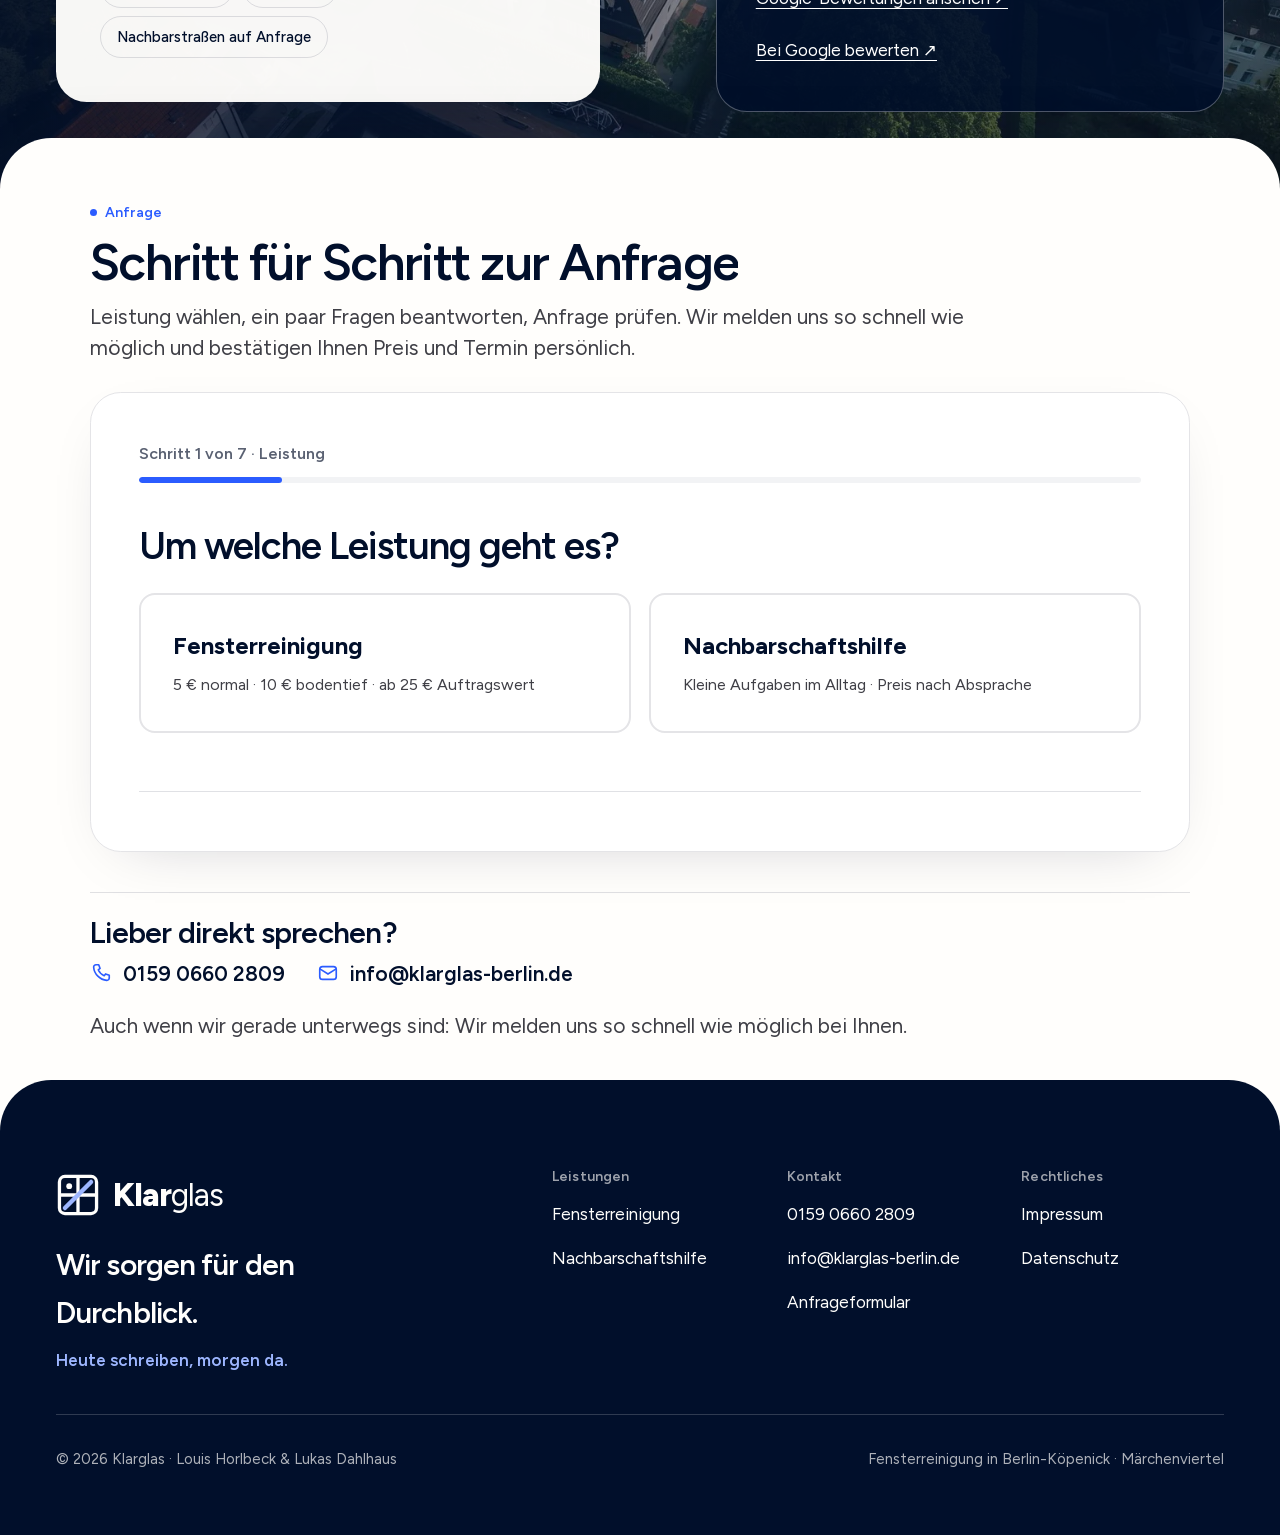
==== commit 8bec2fb6: "Add files via upload" ====
--- a/index.html
+++ b/index.html
@@ -434,11 +434,6 @@
                   Normale und bodentiefe Fenster, Balkon- und Terrassentüren: innen und außen,
                   inklusive Rahmen und Fensterbank. Für streifenfrei klare Fenster.
                 </p>
-                <div class="lineup__details" aria-label="Preise für die Fensterreinigung">
-                  <p><strong>5&nbsp;€</strong> pro normalem Fenster</p>
-                  <p><strong>10&nbsp;€</strong> pro bodentiefem Fenster oder Terrassentür</p>
-                  <p class="lineup__minimum">Mindestauftragswert: <strong>25&nbsp;€</strong></p>
-                </div>
               </div>
               <div class="lineup__media">
                 <svg viewBox="0 0 320 200" aria-hidden="true">
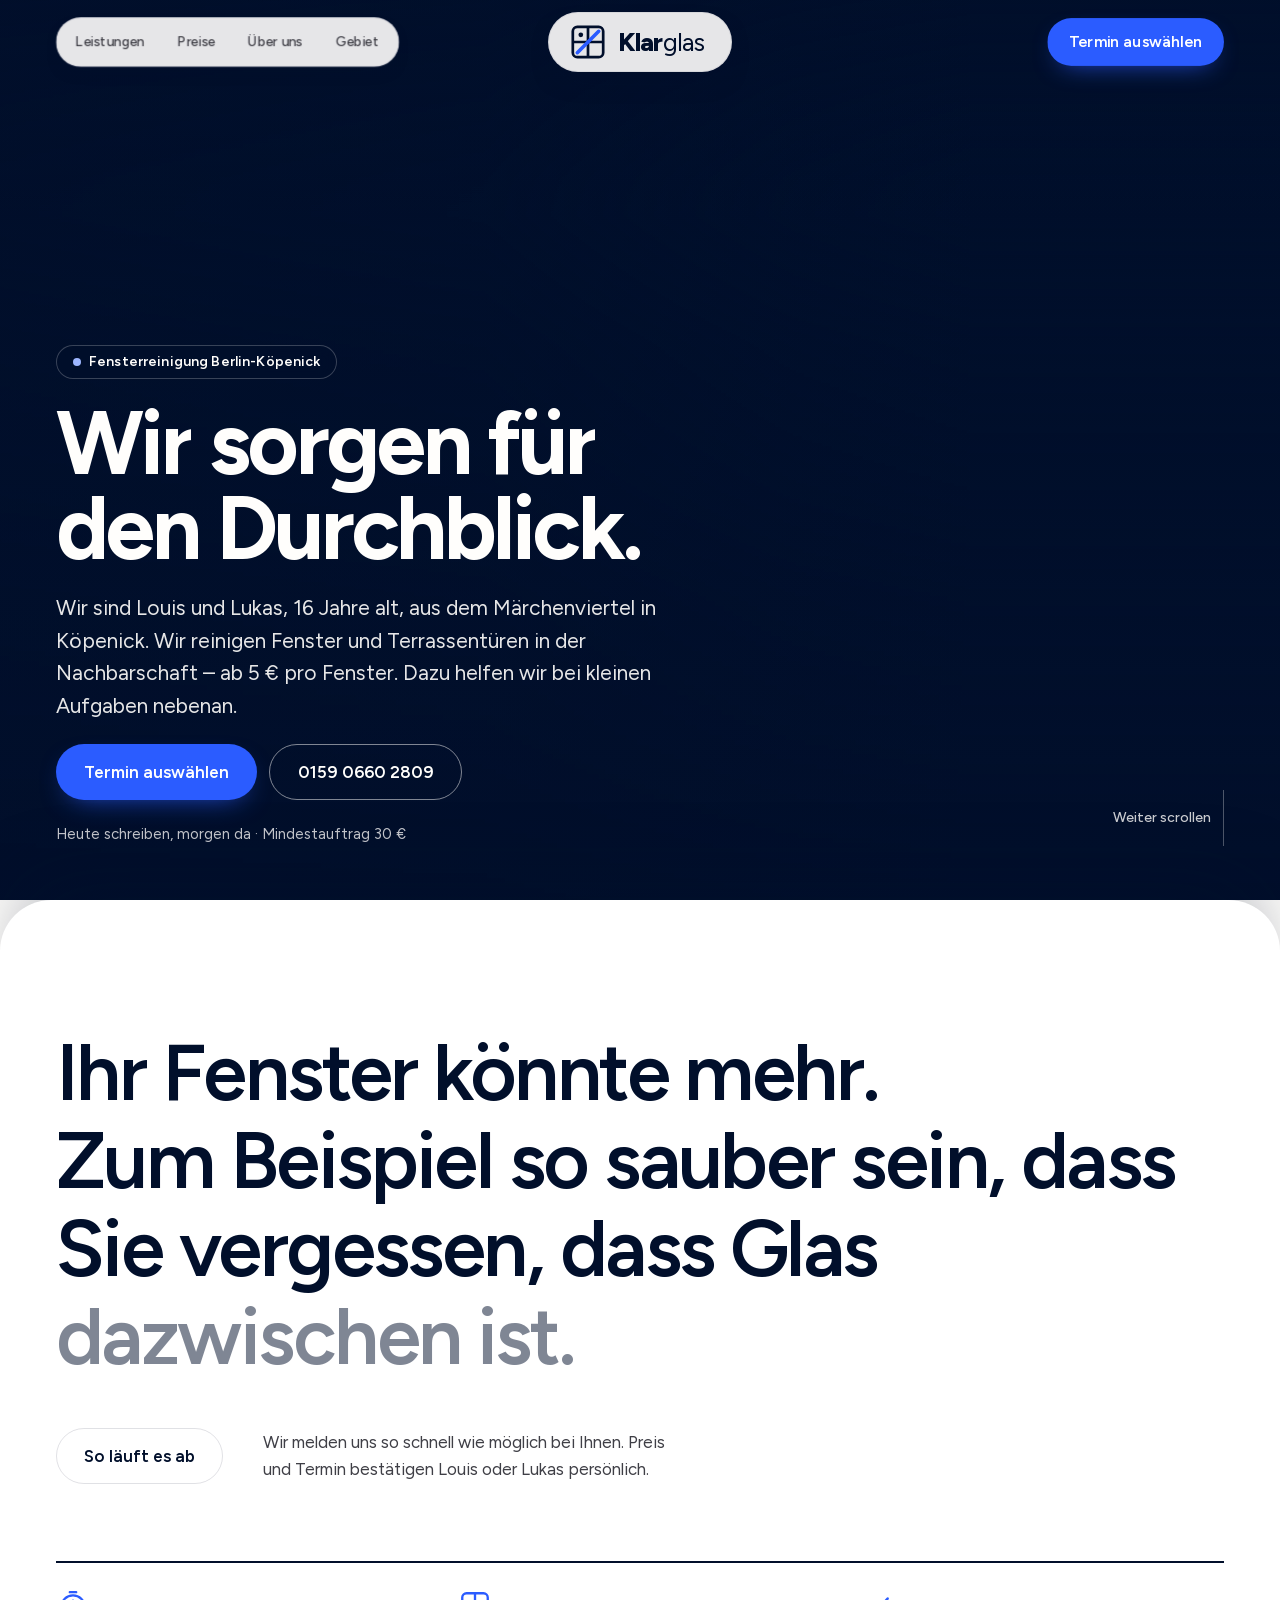
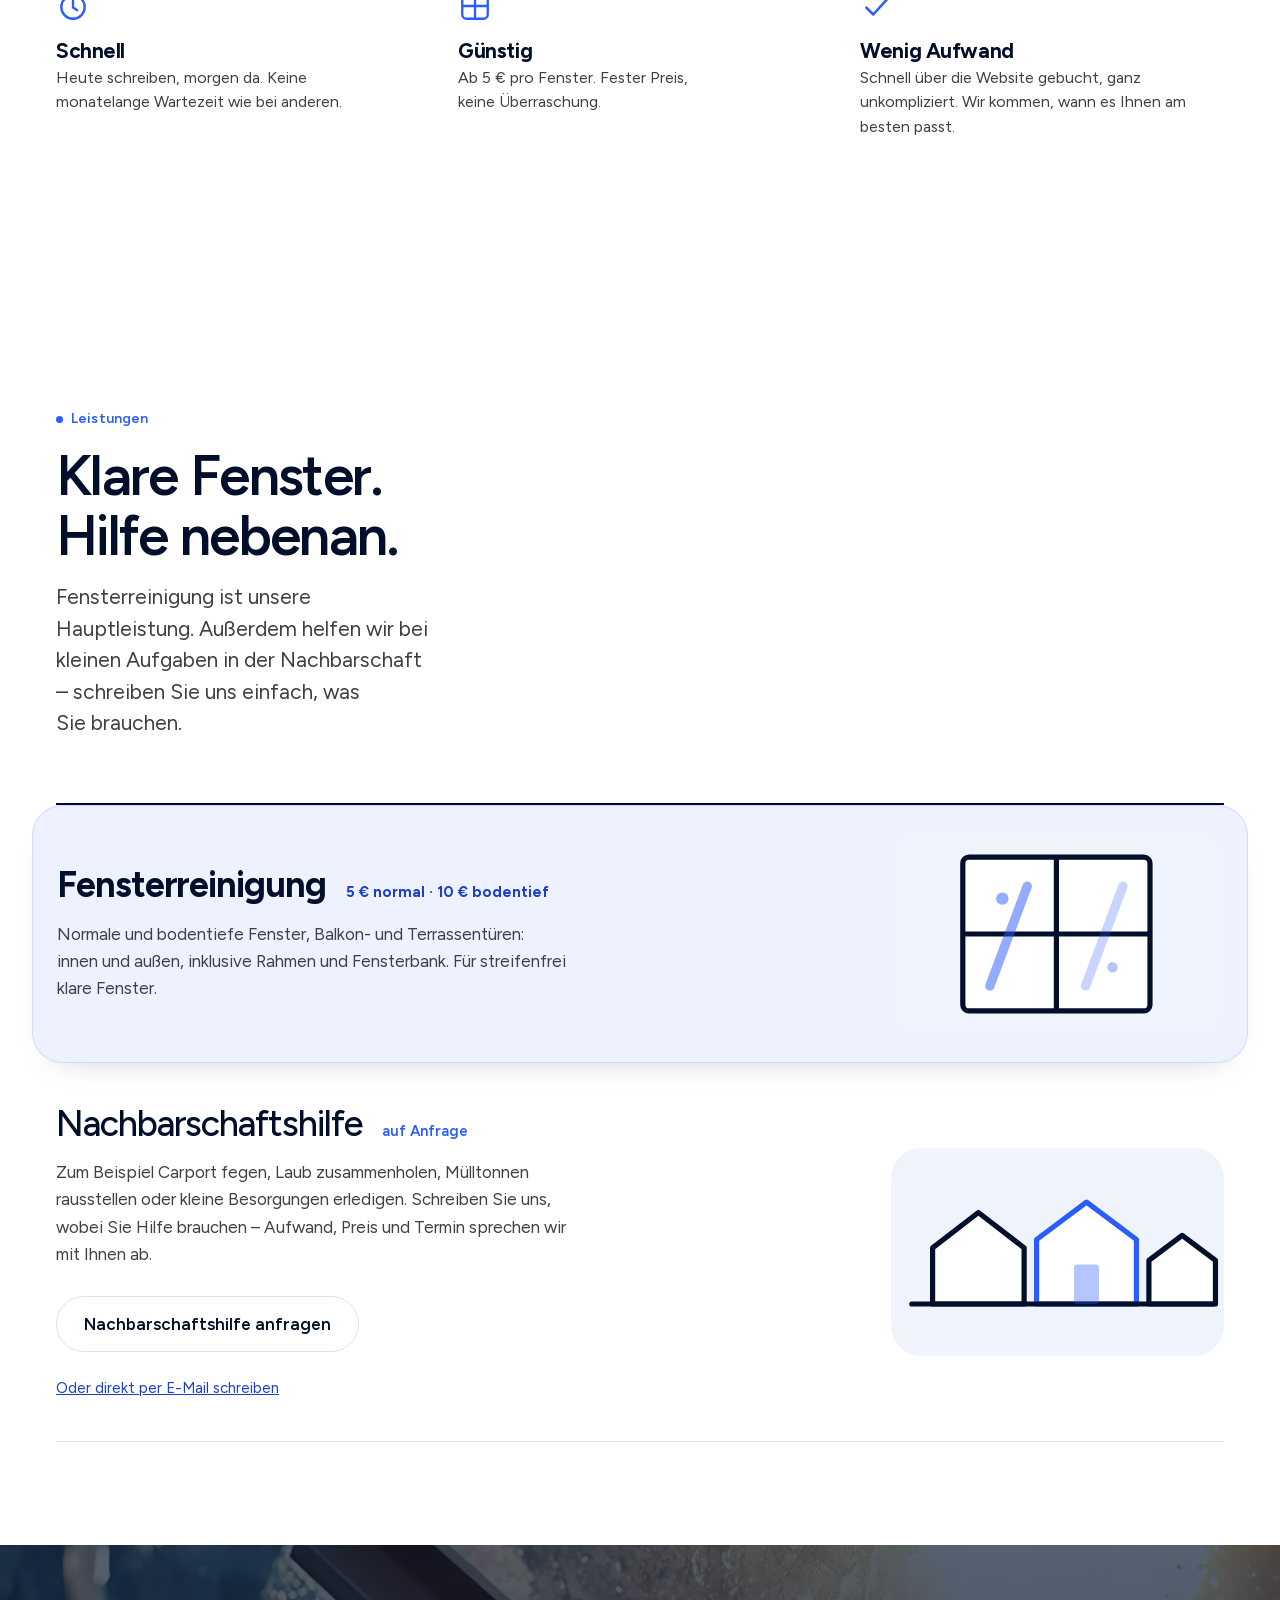
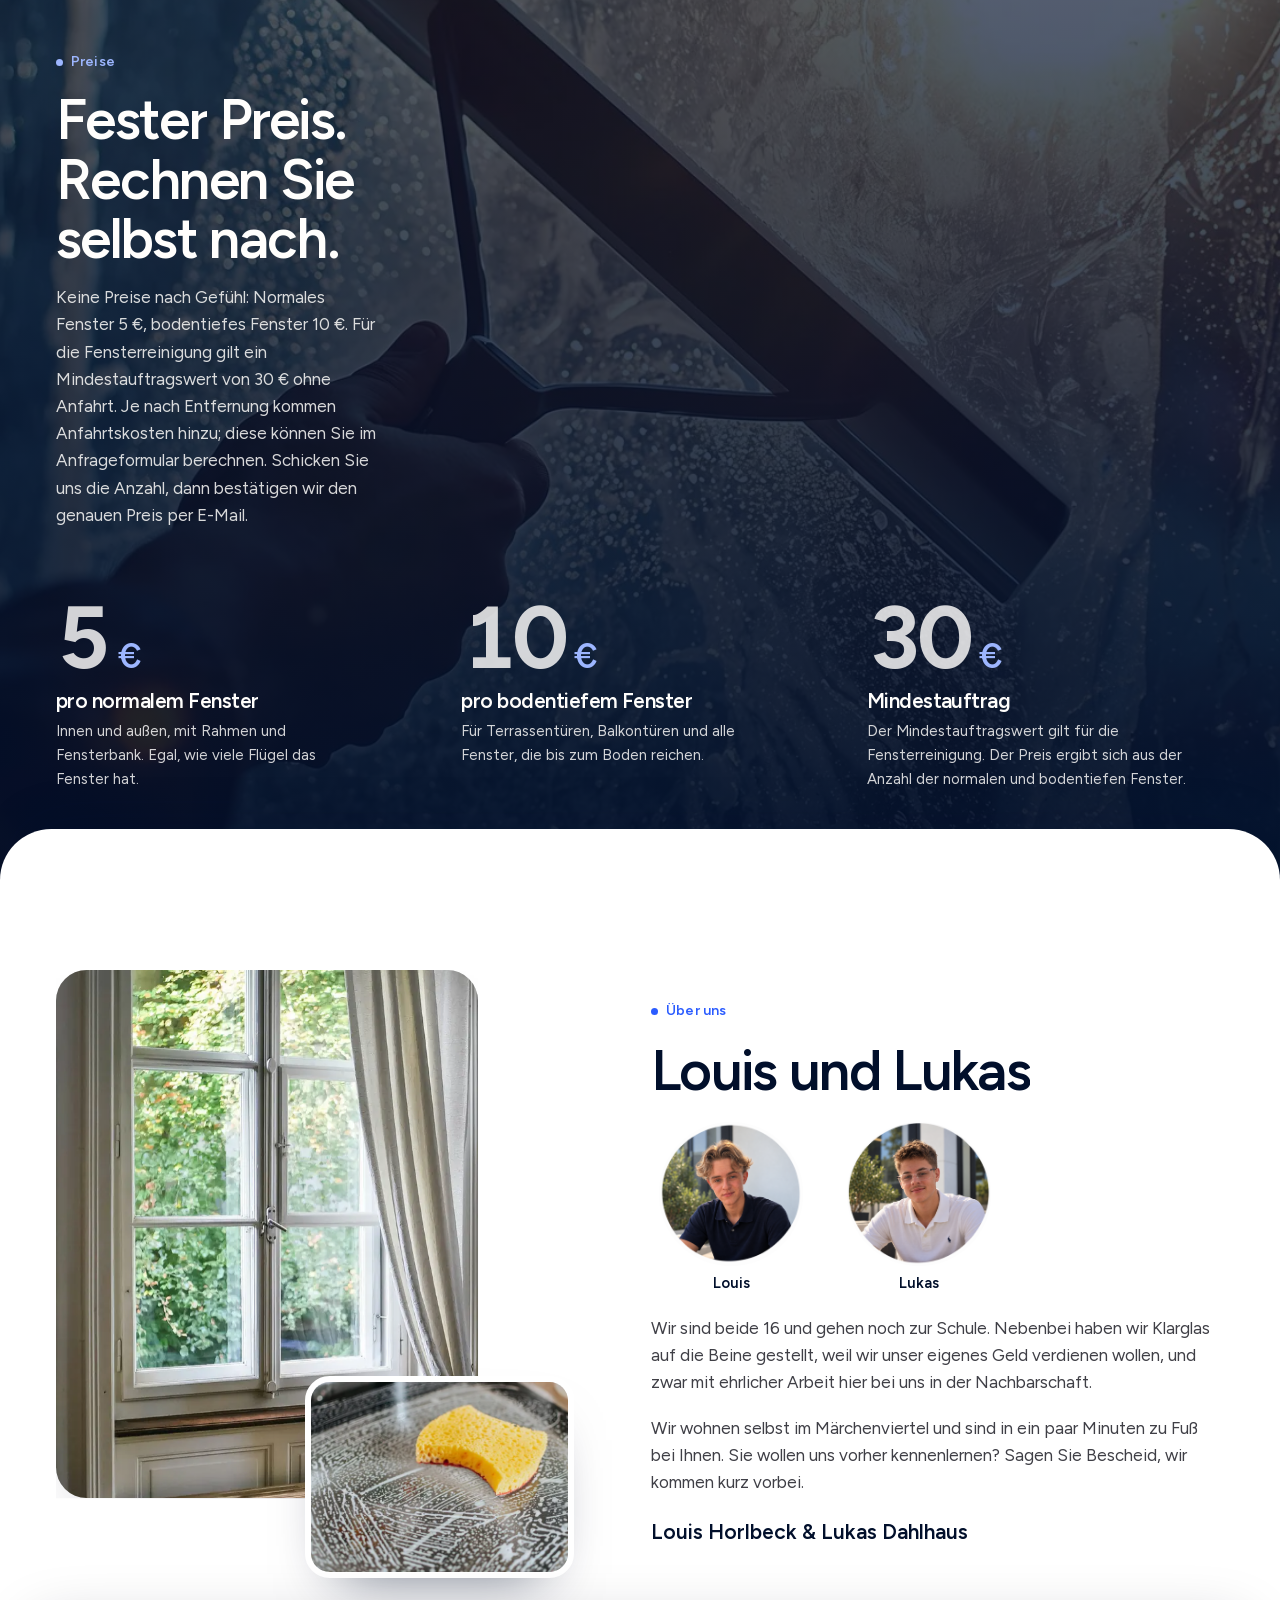
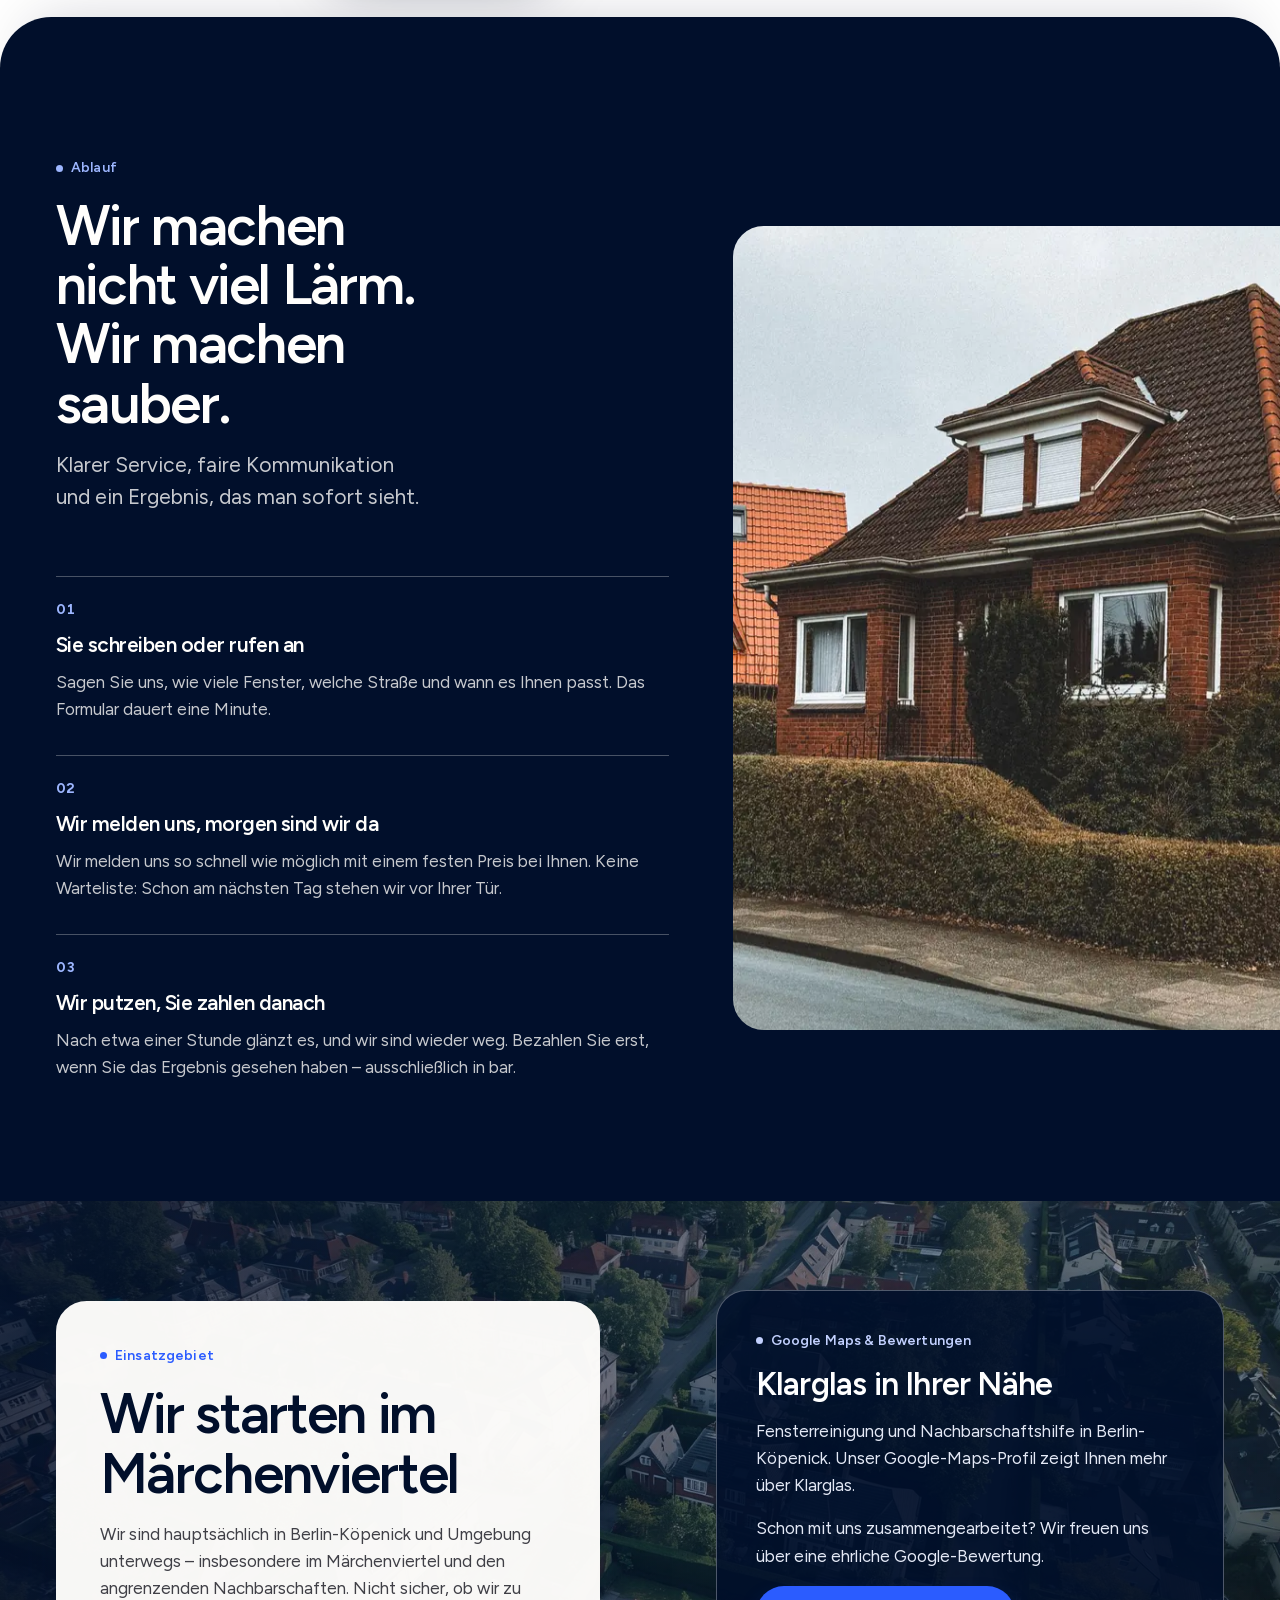
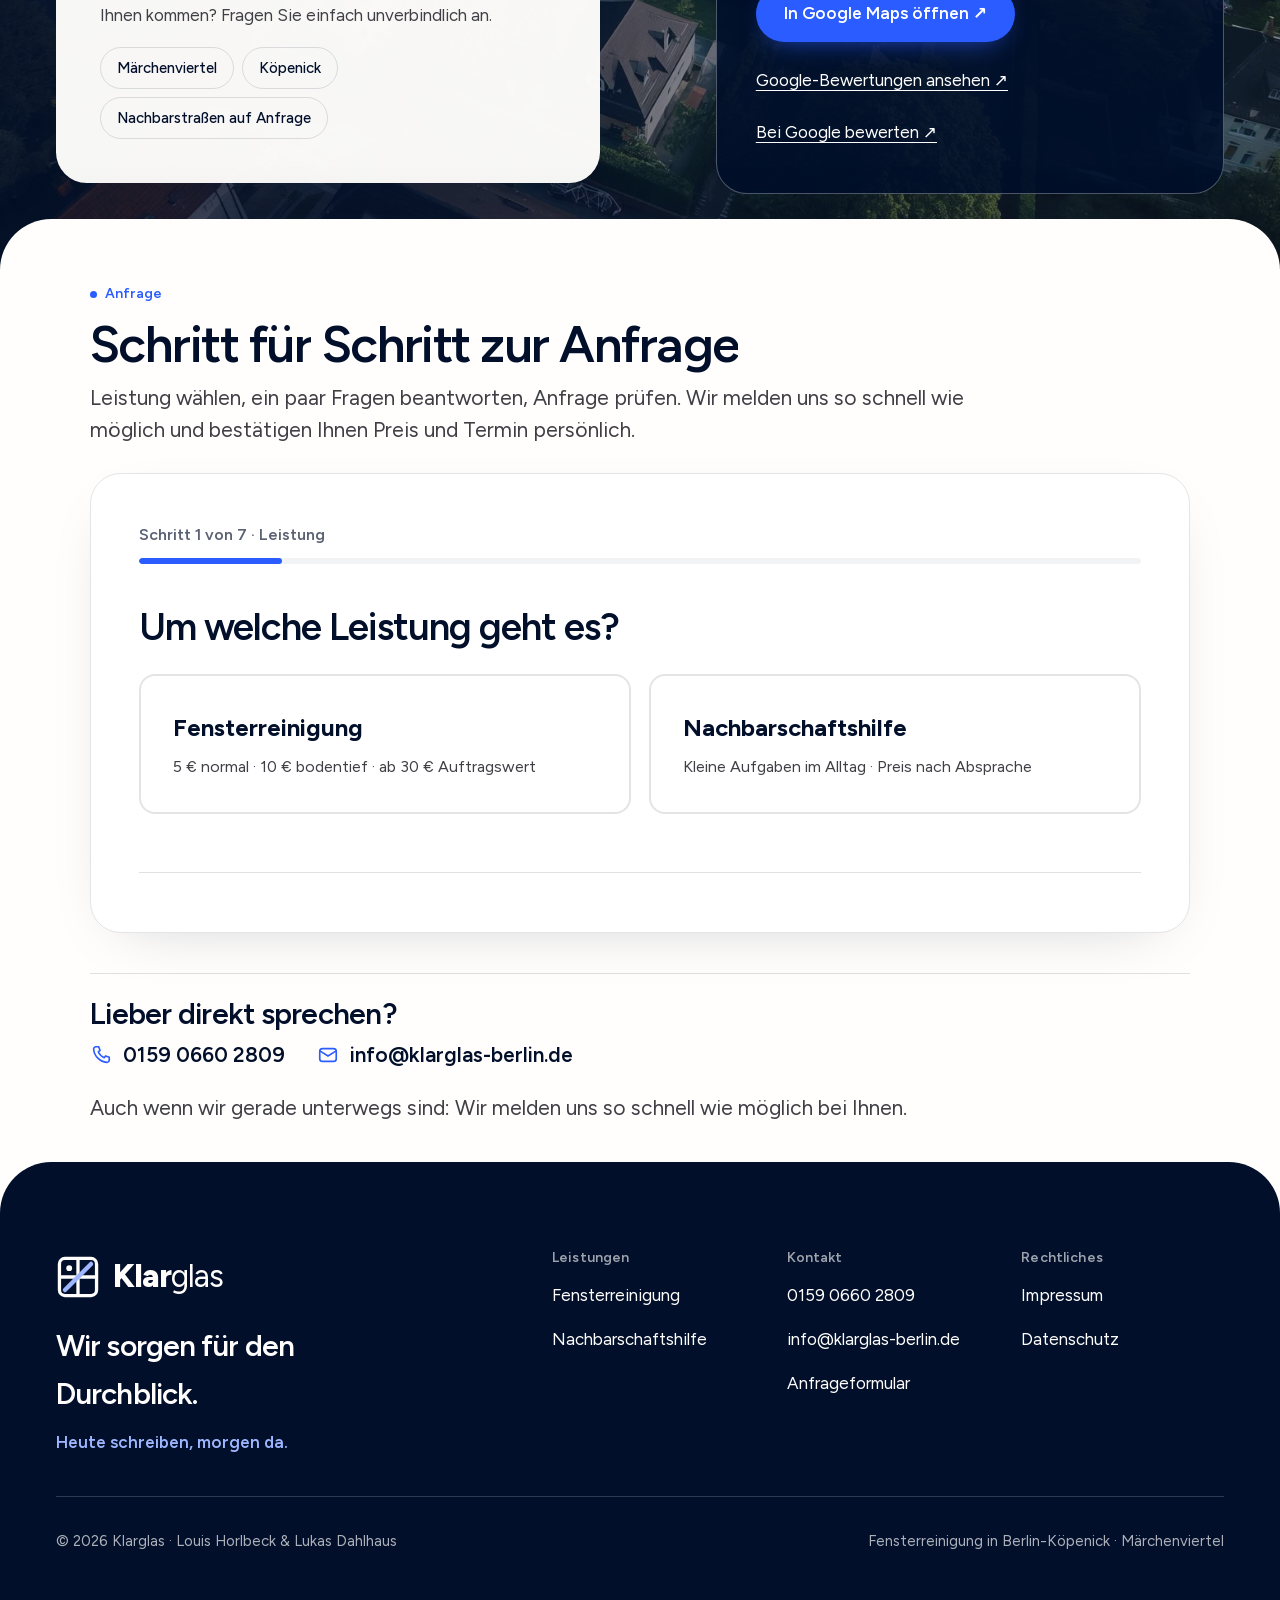
==== commit 074f48c2: "Add files via upload anfahrt" ====
--- a/index.html
+++ b/index.html
@@ -9,7 +9,7 @@
     <title>Fensterreinigung Berlin-Köpenick | Klarglas</title>
     <meta
       name="description"
-      content="Fensterreinigung in Berlin-Köpenick: normale Fenster 5 €, bodentiefe Fenster und Terrassentüren 10 €. Mindestauftragswert 25 €. Jetzt anfragen."
+      content="Fensterreinigung in Berlin-Köpenick: normale Fenster 5 €, bodentiefe Fenster und Terrassentüren 10 €. Mindestauftragswert 30 €. Jetzt anfragen."
     />
     <meta name="theme-color" content="#010f2b" />
     <link rel="canonical" href="https://klarglas-berlin.de/" />
@@ -20,7 +20,7 @@
     <meta property="og:title" content="Fensterreinigung Berlin-Köpenick | Klarglas" />
     <meta
       property="og:description"
-      content="Fensterreinigung in Berlin-Köpenick: normale Fenster 5 €, bodentiefe Fenster und Terrassentüren 10 €. Mindestauftragswert 25 €. Jetzt anfragen."
+      content="Fensterreinigung in Berlin-Köpenick: normale Fenster 5 €, bodentiefe Fenster und Terrassentüren 10 €. Mindestauftragswert 30 €. Jetzt anfragen."
     />
     <meta property="og:image" content="https://klarglas-berlin.de/hero-quer-1920.webp" />
     <meta property="og:image:alt" content="Fensterreinigung: Ein Abzieher zieht eine saubere Bahn durch eine eingeseifte Scheibe." />
@@ -30,7 +30,7 @@
     <meta name="robots" content="index, follow, max-image-preview:large" />
     <meta name="twitter:card" content="summary_large_image" />
     <meta name="twitter:title" content="Fensterreinigung Berlin-Köpenick | Klarglas" />
-    <meta name="twitter:description" content="Fensterreinigung: 5 € normal, 10 € bodentief. Mindestauftragswert 25 €. In Berlin-Köpenick anfragen." />
+    <meta name="twitter:description" content="Fensterreinigung: 5 € normal, 10 € bodentief. Mindestauftragswert 30 €. In Berlin-Köpenick anfragen." />
     <meta name="twitter:image" content="https://klarglas-berlin.de/hero-quer-1920.webp" />
     <meta name="twitter:image:alt" content="Ein Fensterabzieher reinigt eine eingeseifte Scheibe." />
     <link rel="icon" href="/favicon.png" type="image/png" sizes="96x96" />
@@ -51,7 +51,7 @@
       imagesizes="100vw"
       fetchpriority="high"
     />
-    <link rel="stylesheet" href="styles.css?v=20261025-video" />
+    <link rel="stylesheet" href="styles.css?v=20261025-preisabschluss" />
     <script>
       document.documentElement.classList.add("js");
       // Sicherheitsnetz: Lädt die Animation nicht, wird nach 3 s alles direkt gezeigt.
@@ -69,7 +69,7 @@
   "alternateName": [
     "Klarglas Fensterreinigung"
   ],
-  "description": "Fensterreinigung in Berlin-Köpenick: normale Fenster 5 €, bodentiefe Fenster und Terrassentüren 10 €. Mindestauftragswert 25 €. Jetzt anfragen.",
+  "description": "Fensterreinigung in Berlin-Köpenick: normale Fenster 5 €, bodentiefe Fenster und Terrassentüren 10 €. Mindestauftragswert 30 €. Jetzt anfragen.",
   "slogan": "Wir sorgen für den Durchblick",
   "url": "https://klarglas-berlin.de/",
   "image": "https://klarglas-berlin.de/hero-quer-1920.webp",
@@ -98,7 +98,7 @@
       "name": "Berlin"
     }
   ],
-  "priceRange": "5–10 € pro Fenster; Mindestauftragswert 25 €",
+  "priceRange": "5–10 € pro Fenster; Mindestauftragswert 30 €",
   "openingHoursSpecification": [
     {
       "@type": "OpeningHoursSpecification",
@@ -136,7 +136,7 @@
         "priceCurrency": "EUR",
         "unitText": "pro normalem Fenster"
       },
-      "description": "Mindestauftragswert für Fensterreinigung: 25 €."
+      "description": "Mindestauftragswert für Fensterreinigung: 30 €."
     },
     {
       "@type": "Offer",
@@ -150,7 +150,7 @@
         "priceCurrency": "EUR",
         "unitText": "pro bodentiefem Fenster oder Terrassentür"
       },
-      "description": "Mindestauftragswert für Fensterreinigung: 25 €."
+      "description": "Mindestauftragswert für Fensterreinigung: 30 €."
     },
     {
       "@type": "Offer",
@@ -325,8 +325,6 @@
           <div class="hero__dim" aria-hidden="true"></div>
         </div>
 
-        <button type="button" class="hero__video-toggle" data-hero-video-toggle
-          aria-label="Hintergrundvideo abspielen" aria-pressed="false" hidden>Video abspielen</button>
         <div class="shell hero__content">
           <div class="hero__copy">
             <h1 class="hero__badge" id="hero-titel" data-hero-in>Fensterreinigung Berlin-Köpenick</h1>
@@ -350,7 +348,7 @@
             <p class="hero__note" data-hero-in>
               <span class="hero__note-teil">Heute schreiben, morgen da</span>
               <span class="hero__note-trenner" aria-hidden="true">·</span>
-              <span class="hero__note-teil">Mindestauftrag 25&nbsp;€</span>
+              <span class="hero__note-teil">Mindestauftrag 30&nbsp;€</span>
             </p>
           </div>
           <div class="scrollcue" aria-hidden="true">
@@ -505,7 +503,7 @@
             <h2 id="preise-titel" data-split>Fester Preis. Rechnen Sie selbst nach.</h2>
             <p data-fade>
               Keine Preise nach Gefühl: Normales Fenster 5&nbsp;€, bodentiefes Fenster
-              10&nbsp;€. Für die Fensterreinigung gilt ein Mindestauftragswert von 25&nbsp;€. Schicken Sie uns die Anzahl,
+              10&nbsp;€. Für die Fensterreinigung gilt ein Mindestauftragswert von 30&nbsp;€ ohne Anfahrt. Je nach Entfernung kommen Anfahrtskosten hinzu; diese können Sie im Anfrageformular berechnen. Schicken Sie uns die Anzahl,
               dann bestätigen wir den genauen Preis per E-Mail.
             </p>
           </div>
@@ -533,7 +531,7 @@
             </div>
             <div class="figure">
               <p class="figure__value">
-                <span data-count="25">25</span><span class="figure__unit">€</span>
+                <span data-count="30">30</span><span class="figure__unit">€</span>
               </p>
               <h3>Mindestauftrag</h3>
               <p>
@@ -770,17 +768,24 @@
                   <span class="field__error">Bitte geben Sie Ihre Telefonnummer an.</span>
                 </div>
                 <div class="field">
-                  <label for="adresse">Straße und Hausnummer</label>
+                  <label for="adresse">Straße, Hausnummer, PLZ und Ort</label>
                   <input
                     id="adresse"
                     name="adresse"
-                    type="text"
+                    type="text" placeholder="Zum Beispiel: Musterstraße 12, 12555 Berlin"
                     autocomplete="street-address"
                     required
                   />
                   <span class="field__error">Ohne Adresse wissen wir nicht, ob wir zu Ihnen kommen.</span>
                 </div>
               </div>
+
+              <section class="travel travel--automatic" data-anfahrt aria-labelledby="anfahrt-titel">
+  <h4 id="anfahrt-titel">Das ist Ihre Anfahrt</h4>
+  <p class="travel__status" data-anfahrt-status role="status" aria-live="polite">Geben Sie Ihre vollständige Adresse ein. Entfernung und Anfahrtskosten werden automatisch berechnet.</p>
+  <div class="travel__result" data-anfahrt-ergebnis role="status" aria-live="polite" hidden></div>
+  <p class="travel__privacy">Automatische Adressprüfung über Photon (komoot). Dabei werden Adresssuchtext und Verbindungsdaten an den Anbieter übertragen. <a href="datenschutz.html#adresskarte">Datenschutz</a></p>
+</section>
 
               <div class="field">
                 <label for="leistung">Worum geht es?</label>
@@ -835,11 +840,11 @@
                         <span class="estimate__value"><span data-schaetzung-wert>0</span>&nbsp;€</span>
                       </p>
                       <p class="estimate__warn" id="mindest-hinweis" data-mindest hidden>
-                        Der Mindestauftrag liegt bei 25&nbsp;€. Ergänzen Sie Fenster, bis die Schätzung mindestens 25&nbsp;€ beträgt.
+                        Der Mindestauftrag liegt bei 30&nbsp;€. Ergänzen Sie Fenster, bis die Schätzung mindestens 30&nbsp;€ beträgt.
                       </p>
                     </div>
                     <p class="estimate__note">
-                      Fensterreinigung ab 25&nbsp;€ Auftragswert. Hier bezahlen Sie nichts. Den festen Preis bestätigen wir per E-Mail.
+                      Fensterreinigung ab 30&nbsp;€ Leistungspreis, zuzüglich gegebenenfalls Anfahrt. Hier bezahlen Sie nichts. Den festen Preis bestätigen wir per E-Mail.
                     </p>
                   </div>
                 </div>
@@ -998,6 +1003,8 @@
     <script src="ScrollTrigger.min.js" defer></script>
     <script src="CustomEase.min.js" defer></script>
     <script src="lenis.min.js" defer></script>
-    <script src="main.js?v=20261025-video-auswahl" defer></script>
+    <script src="anfahrt.js?v=20261025-kompakt-3" defer></script>
+    <script src="main.js?v=20261025-preisabschluss" defer></script>
   </body>
 </html>
+
--- a/styles.css
+++ b/styles.css
@@ -2552,13 +2552,35 @@
 /* Video ersetzt das Hero-Foto; das Standbild bleibt als Rückfallebene. */
 .hero__video { opacity: 0; pointer-events: none; transition: opacity .35s ease; }
 .hero__video.is-ready { opacity: 1; }
-.hero__video-toggle {
-  position: absolute; top: calc(6.5rem + env(safe-area-inset-top, 0px));
-  right: max(1.25rem, calc((100vw - 1280px) / 2)); z-index: 2;
-  min-height: 44px; padding: .65rem 1rem; border: 1px solid rgba(255,255,255,.5);
-  border-radius: 999px; background: rgba(1,15,43,.8); color: #fff;
-  font: inherit; font-size: .875rem; cursor: pointer;
-}
-.hero__video-toggle[hidden] { display: none; }
-.hero__video-toggle:focus-visible { outline: 3px solid #fff; outline-offset: 4px; }
 @media (prefers-reduced-motion: reduce) { .hero__video { transition: none; } }
+
+/* Kompakte Anfahrtskarte im Adressschritt; Farben zusätzlich als Text erklärt. */
+.travel { display: grid; gap: 1rem; min-width: 0; padding: clamp(1rem, 3vw, 1.75rem); background: var(--surface); border: 1px solid var(--border); border-radius: 16px; }
+.travel [hidden] { display: none !important; }
+.travel h4 { color: var(--navy); font-size: 1.3rem; line-height: 1.25; }
+.travel__intro { color: var(--ink-2); }
+.travel__privacy, .travel__small { font-size: .8125rem; line-height: 1.6; color: var(--ink-2); }
+.travel__privacy a { text-decoration: underline; }
+.travel__status { font-size: .9375rem; color: var(--ink-2); }
+.travel__result { padding: 1rem; background: var(--white); border-left: 4px solid var(--accent); border-radius: 8px; color: var(--navy); font-weight: 600; }
+
+/* Nur das persönliche Ergebnis statt einer vollständigen Tarifliste. */
+.travel__result { display: grid; gap: .5rem; }
+.travel__result[data-zone="blue"] { --travel-color: #2b5cff; }
+.travel__result[data-zone="purple"] { --travel-color: #8246ca; }
+.travel__result[data-zone="orange"] { --travel-color: #b45c10; }
+.travel__result[data-zone="extra"] { --travel-color: #8c4317; }
+.travel__result[data-zone] { border-left-color: var(--travel-color); }
+.travel__badge { display: flex; align-items: center; gap: .5rem; color: var(--travel-color); font-size: .9rem; }
+.travel__badge::before { content: ''; width: .75rem; height: .75rem; border-radius: 50%; background: currentColor; }
+.travel__amount { font-size: clamp(1.5rem, 3vw, 2rem); line-height: 1.2; }
+
+/* Preisaufstellung direkt vor dem Absenden. */
+.form-flow__price { display: grid; gap: 1rem; padding: clamp(1.2rem, 3vw, 2rem); border: 1px solid #cbd7ff; border-radius: 16px; background: #f0f4ff; }
+.form-flow__price h3 { font-size: clamp(1.2rem, 2.5vw, 1.5rem); line-height: 1.25; color: var(--navy); }
+.form-flow__price dl { display: grid; gap: .75rem; margin: 0; }
+.form-flow__price dl > div { display: flex; justify-content: space-between; align-items: baseline; flex-wrap: wrap; gap: .3rem 1rem; }
+.form-flow__price dt { color: var(--ink-2); }
+.form-flow__price dd { margin: 0; font-weight: 600; text-align: right; }
+.form-flow__price-total { border-top: 1px solid #cbd7ff; padding-top: 1rem; font-size: clamp(1.2rem, 3vw, 1.65rem); font-weight: 700; line-height: 1.3; color: var(--navy); }
+.form-flow__price-note { color: var(--ink-2); font-size: .8125rem; line-height: 1.6; }
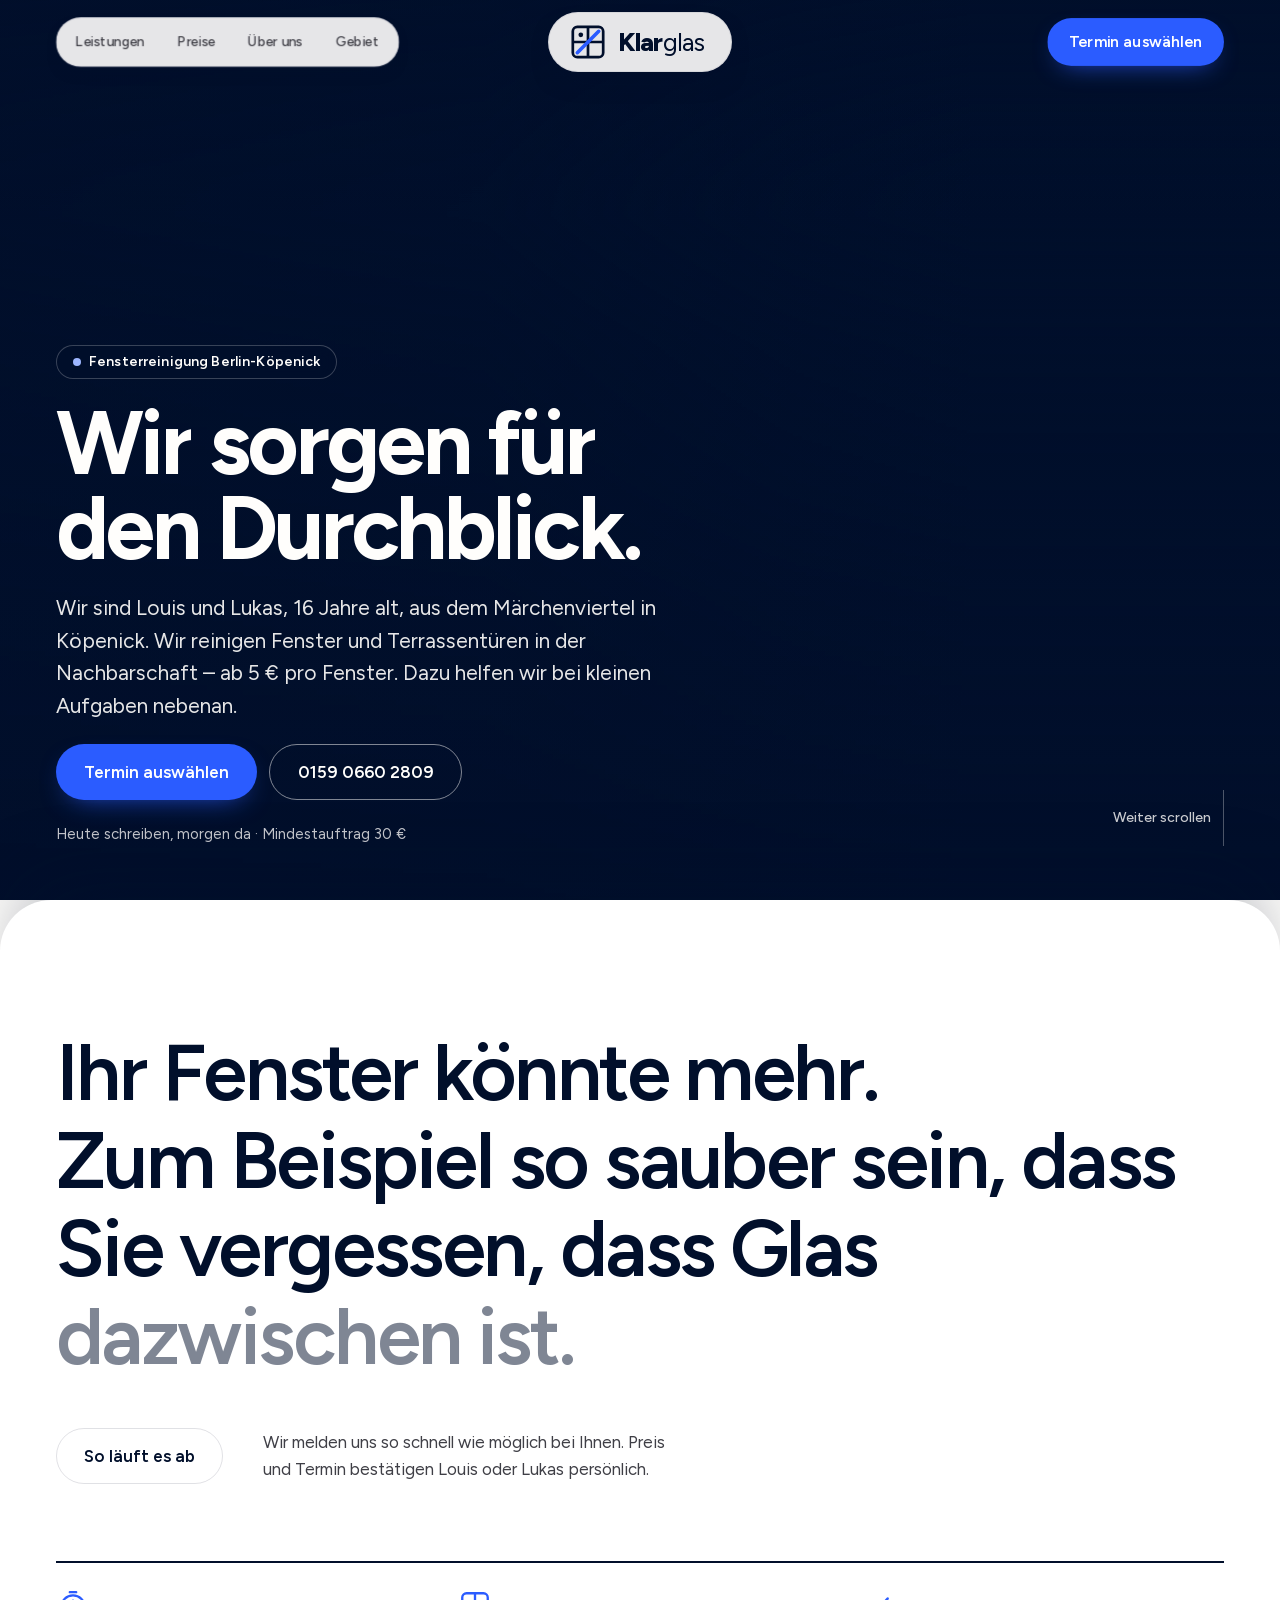
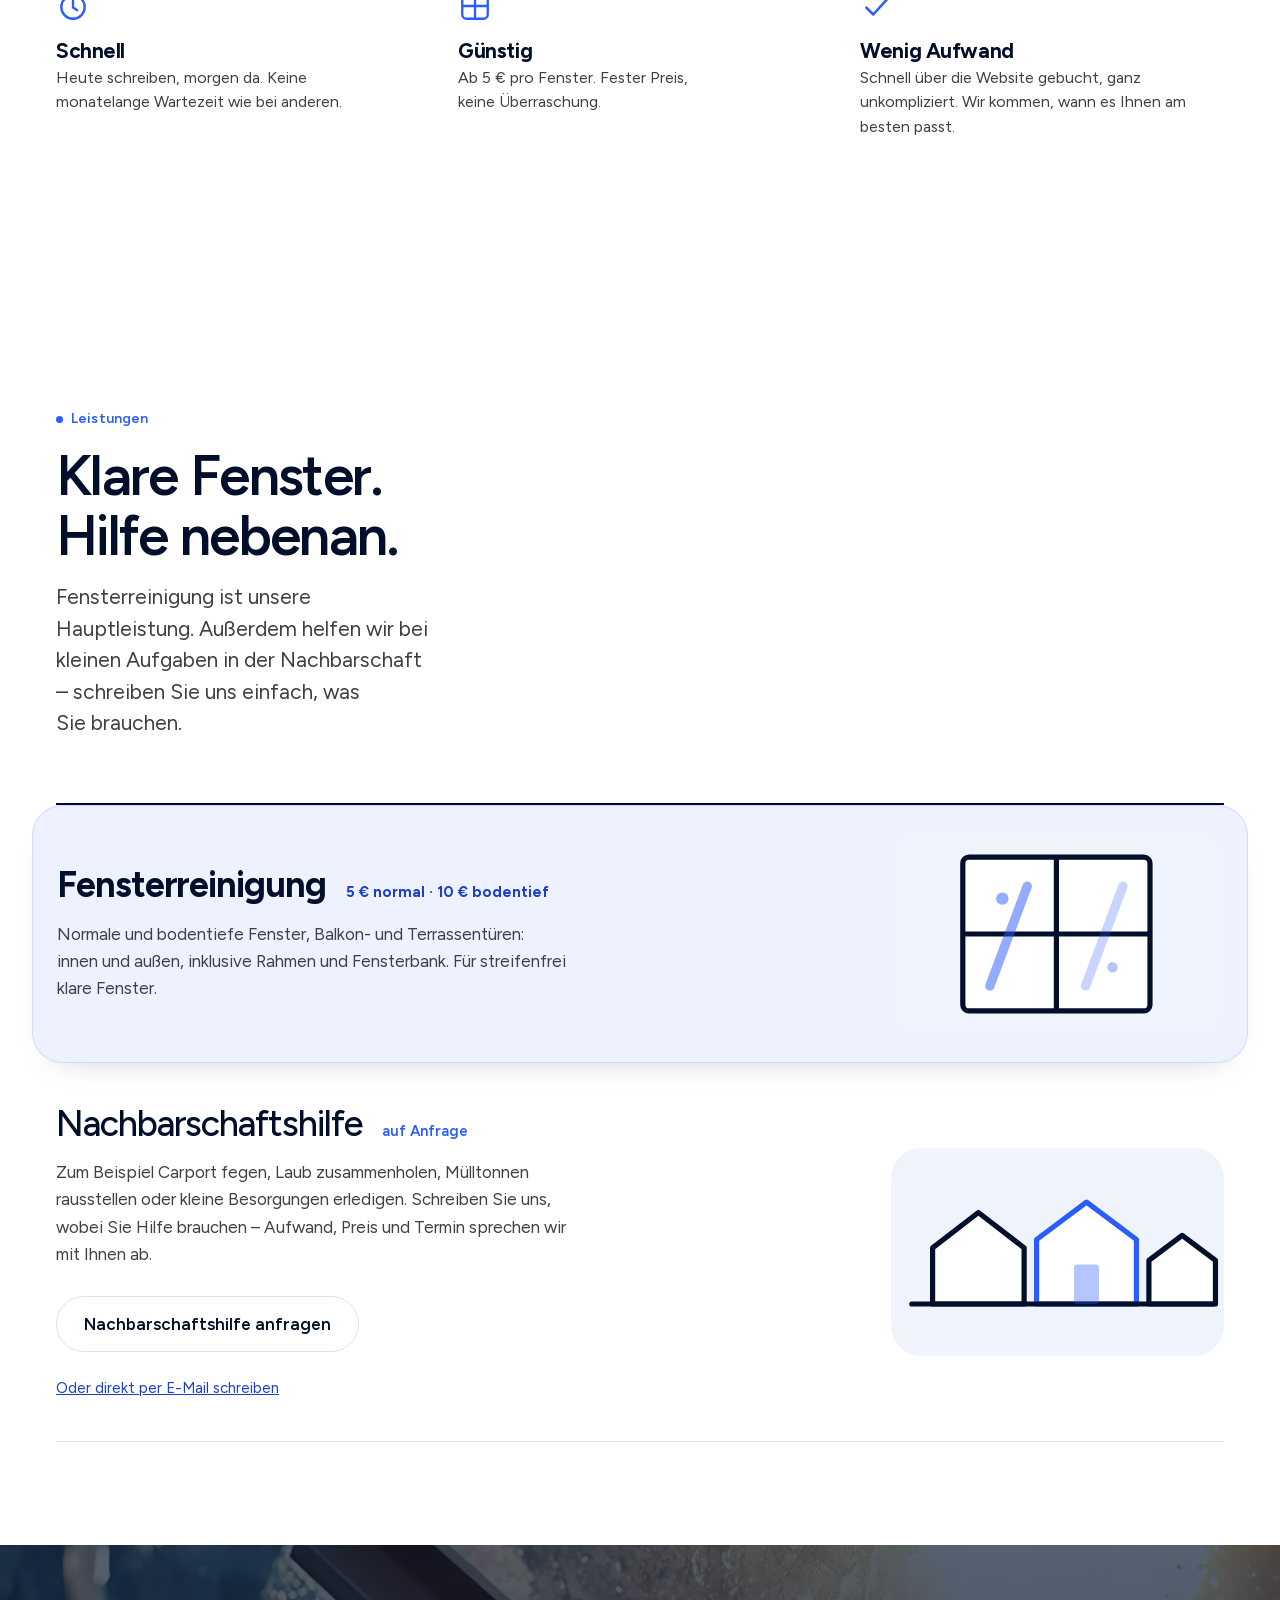
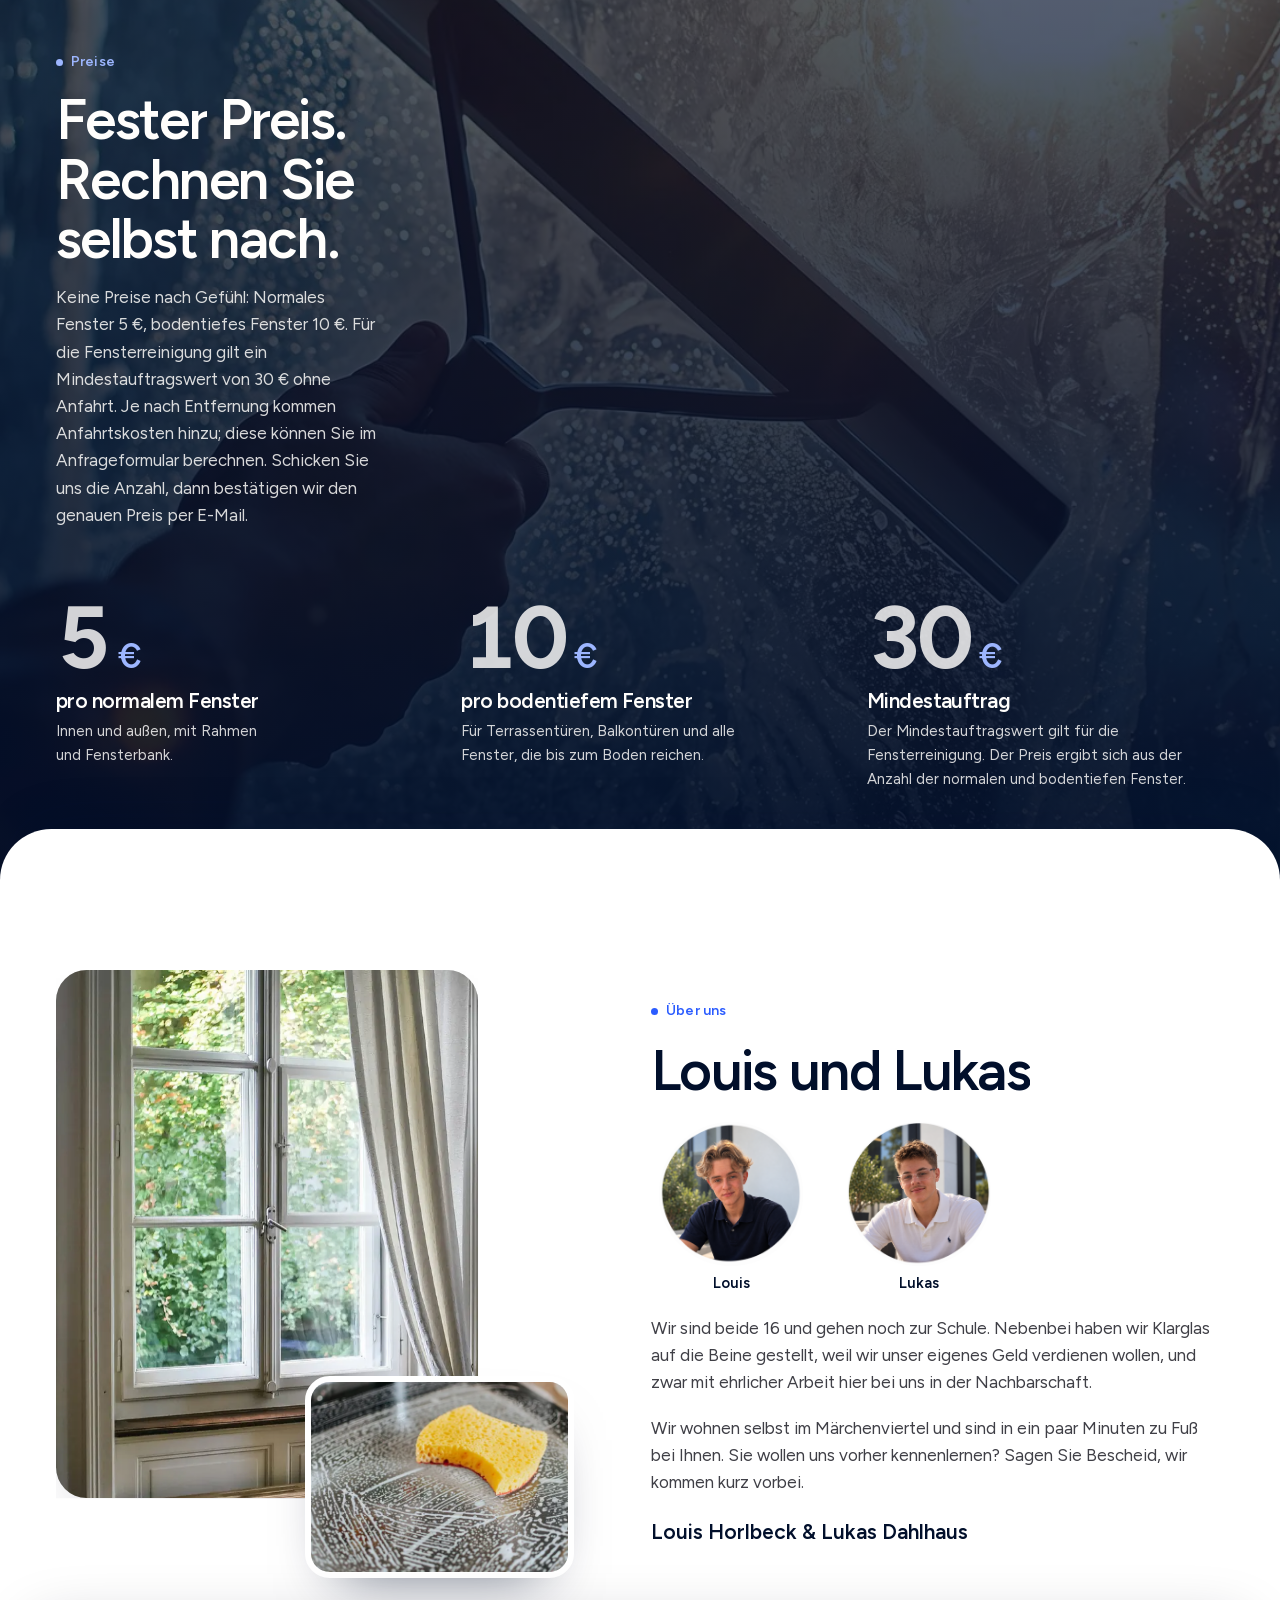
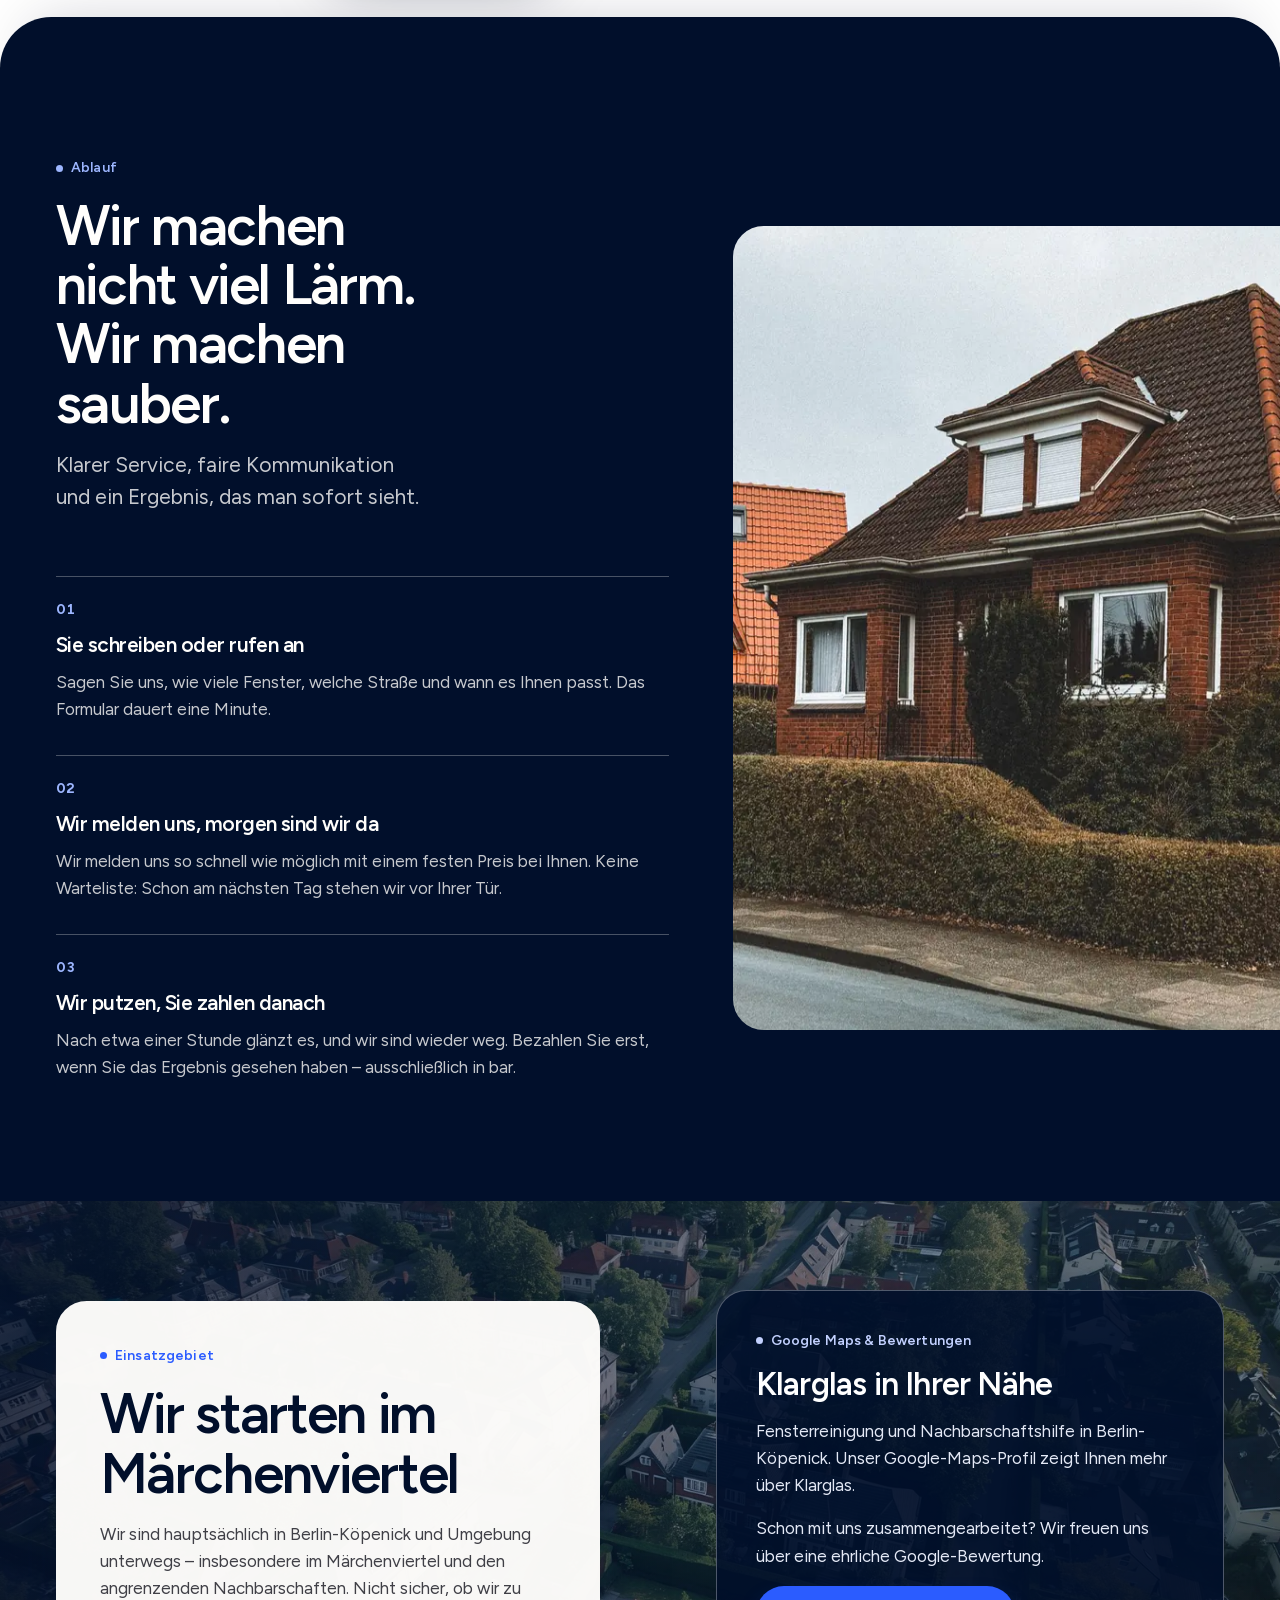
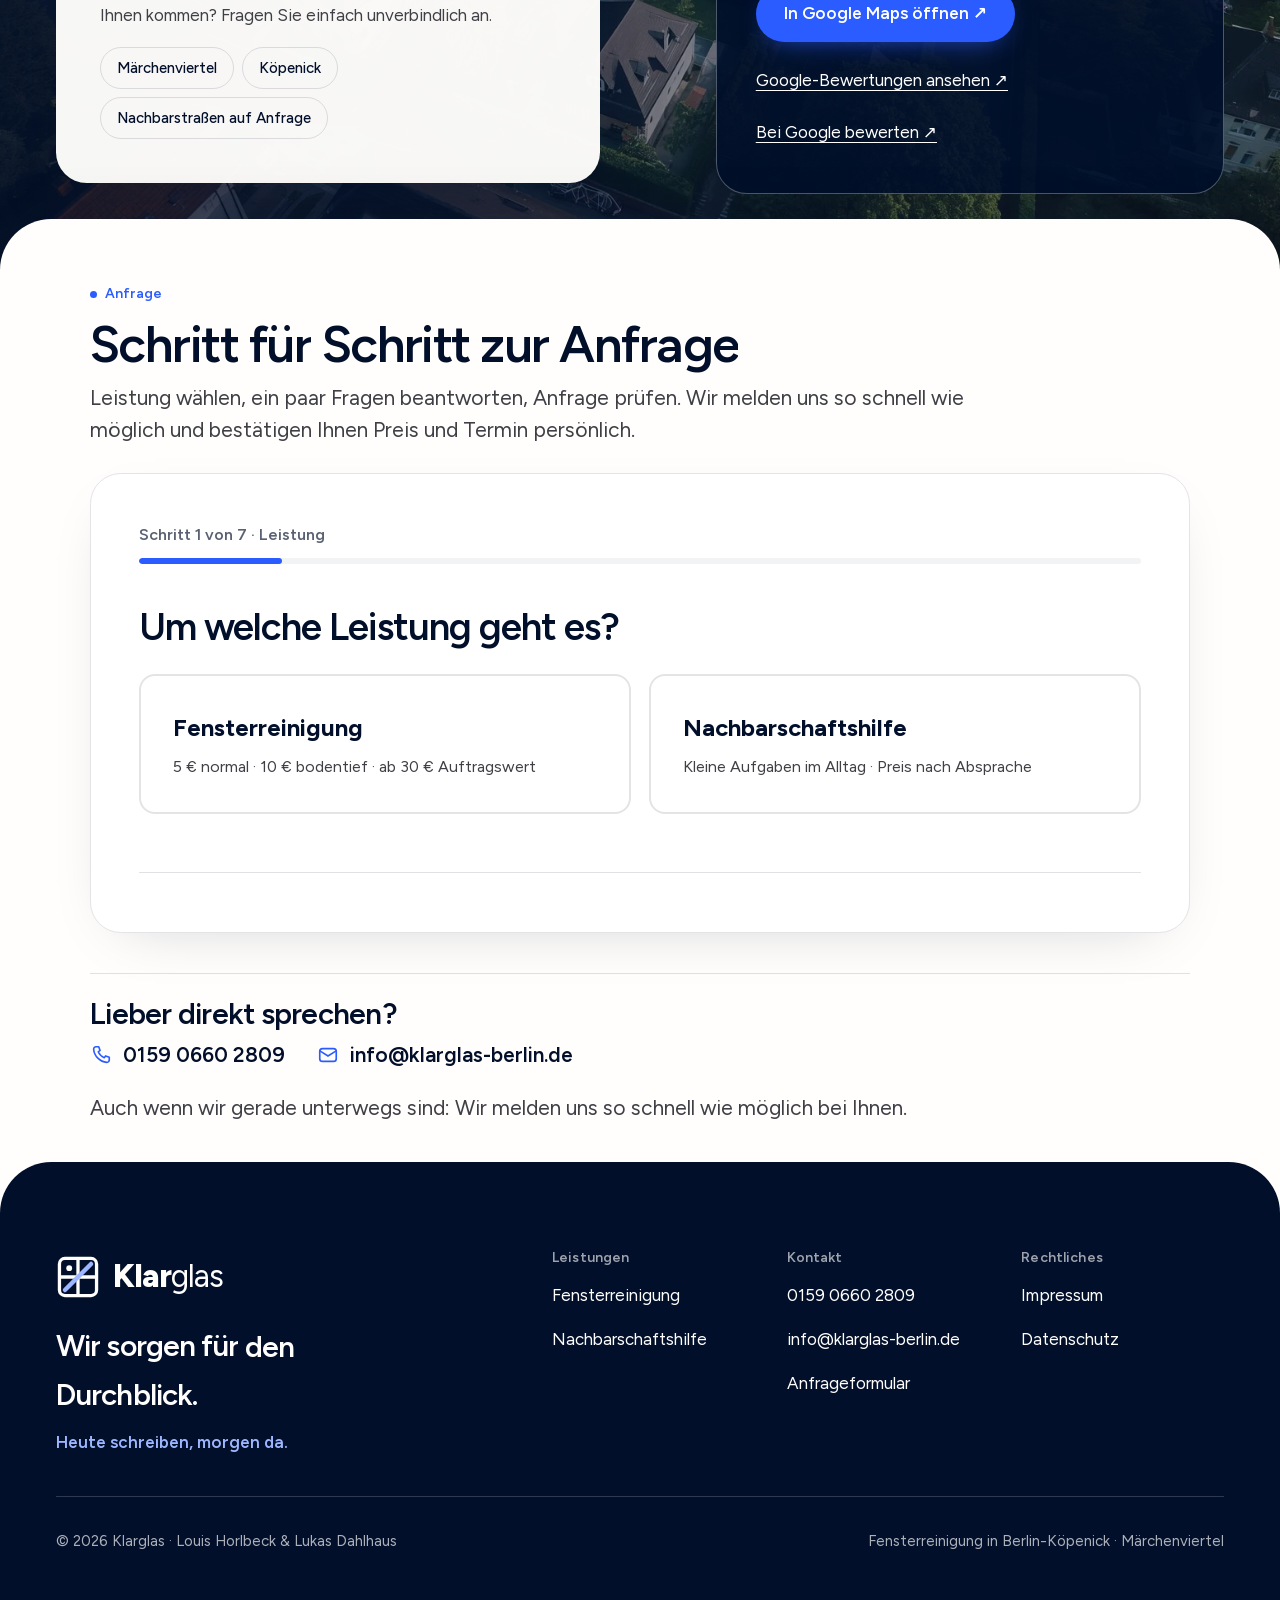
==== commit c0e61ea9: "Add files via upload pro flügel" ====
--- a/index.html
+++ b/index.html
@@ -515,8 +515,7 @@
               </p>
               <h3>pro normalem Fenster</h3>
               <p>
-                Innen und außen, mit Rahmen und Fensterbank. Egal, wie viele Flügel
-                das Fenster hat.
+                Innen und außen, mit Rahmen und Fensterbank.
               </p>
             </div>
             <div class="figure">
